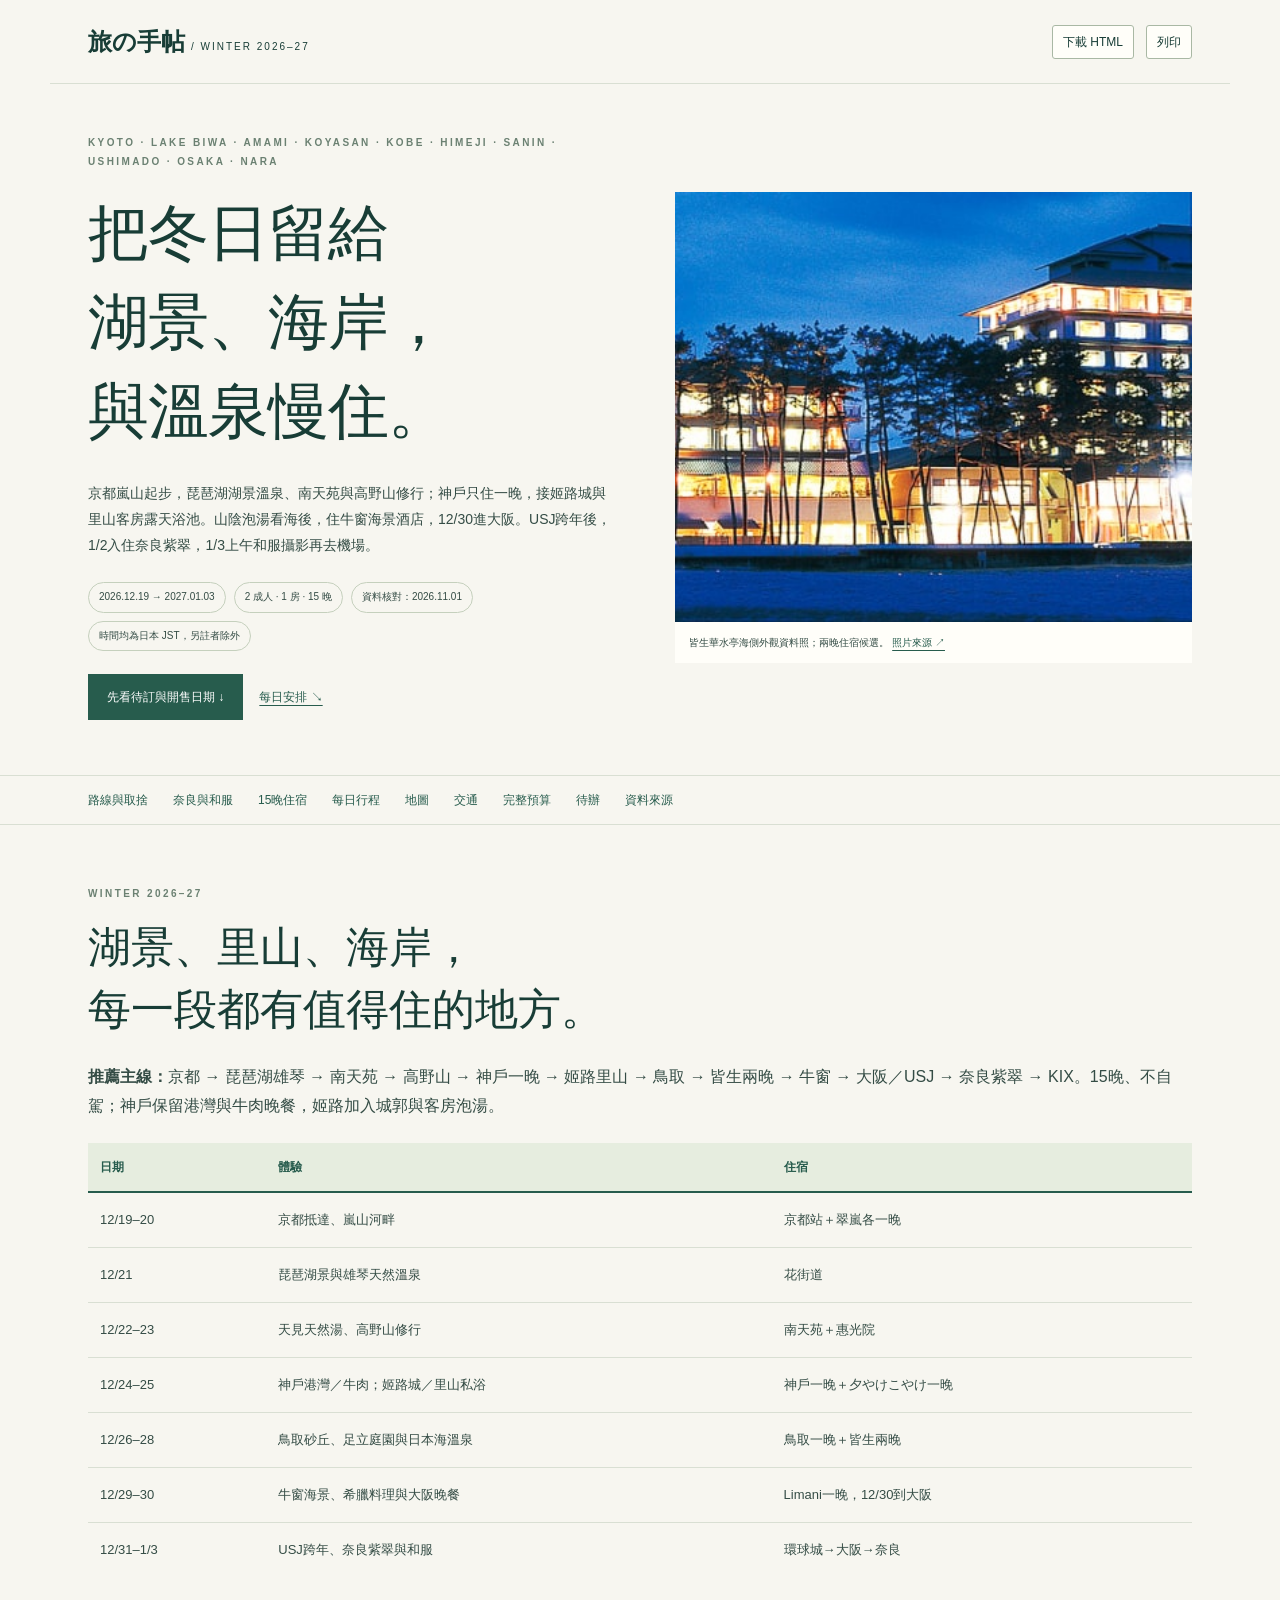
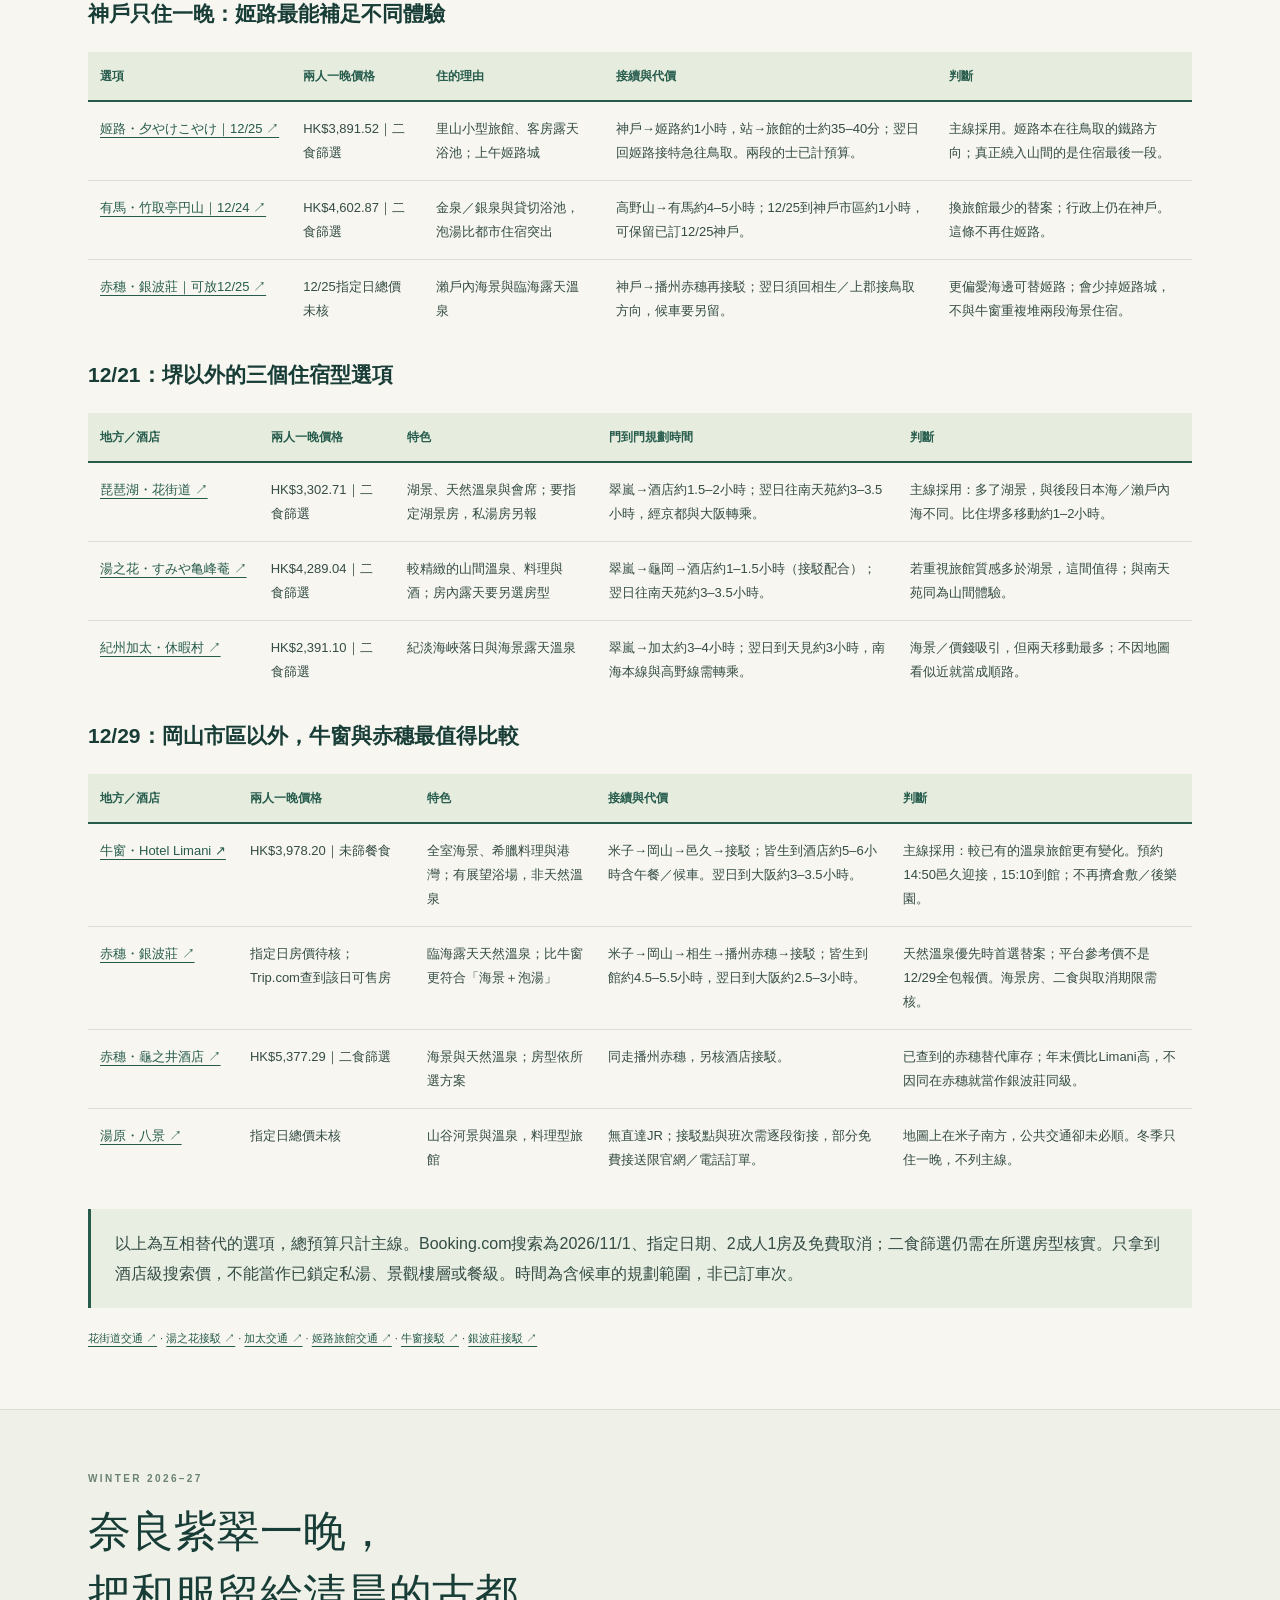
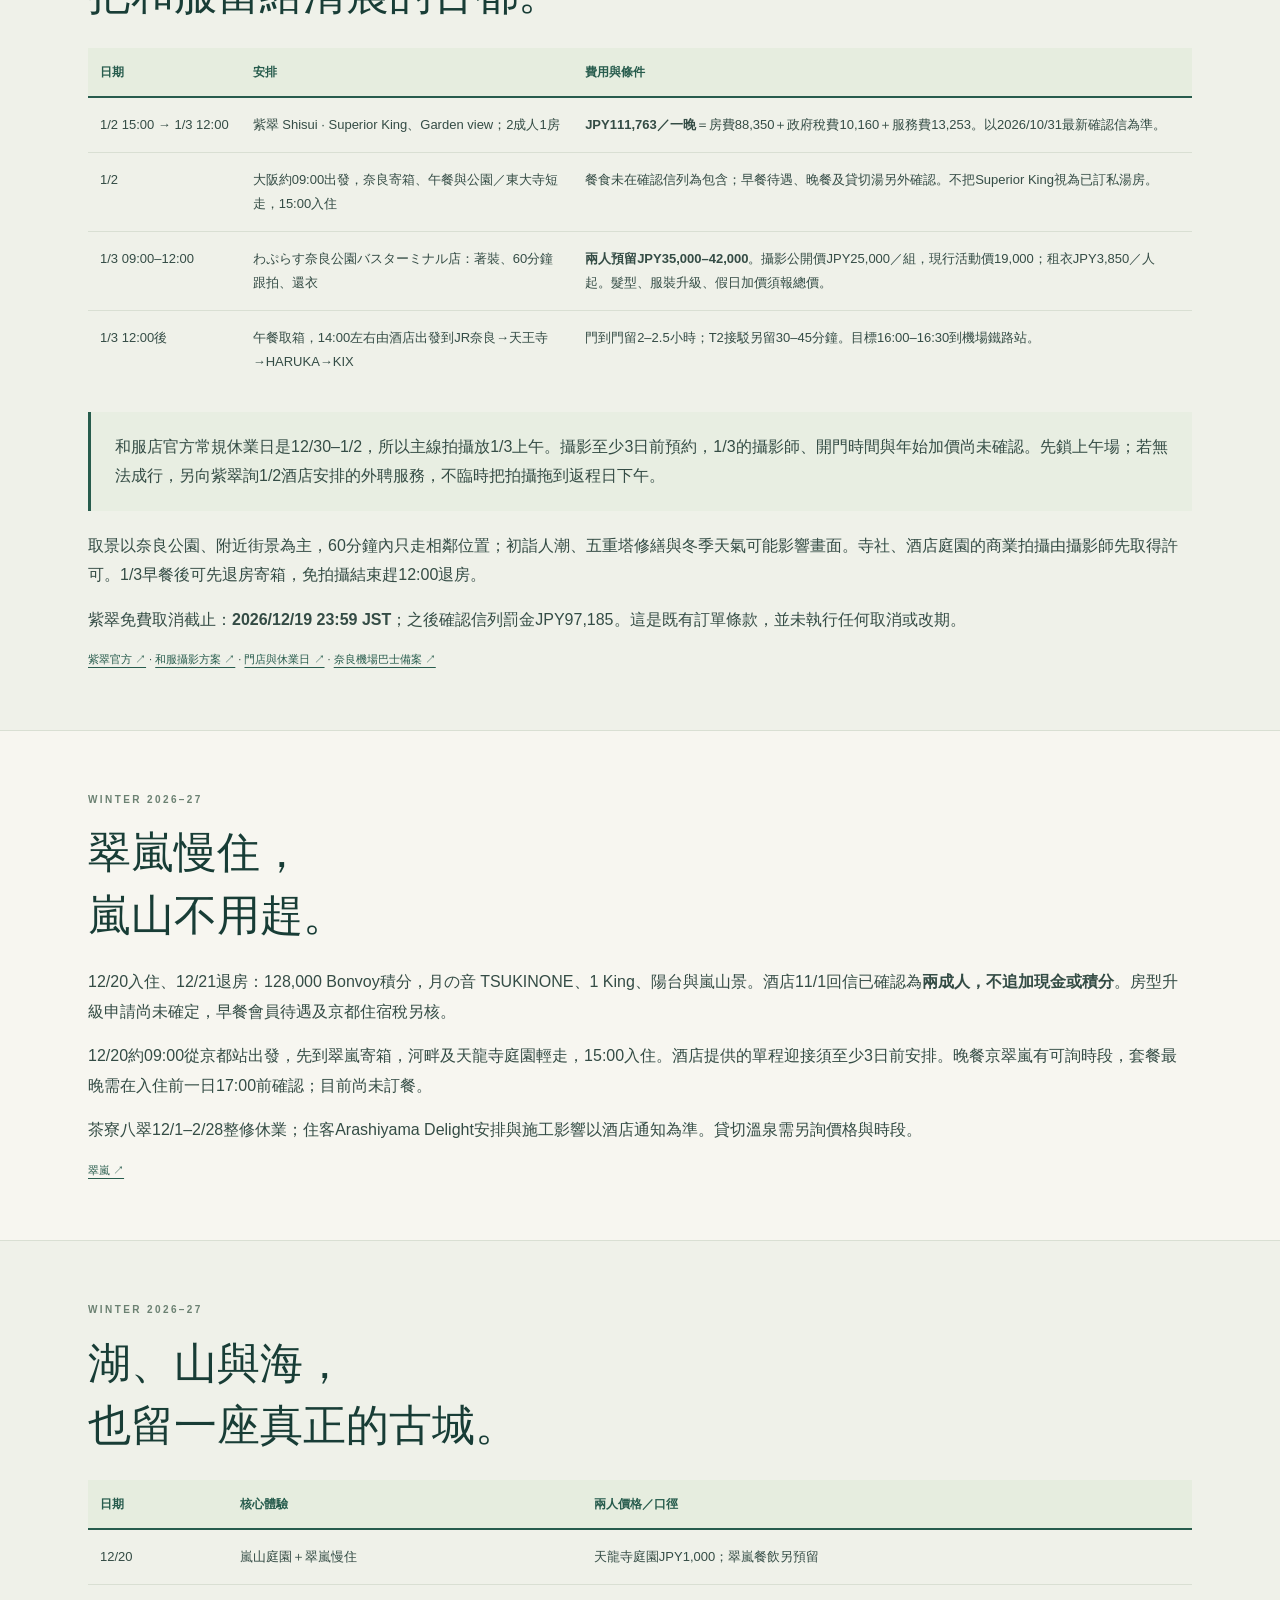
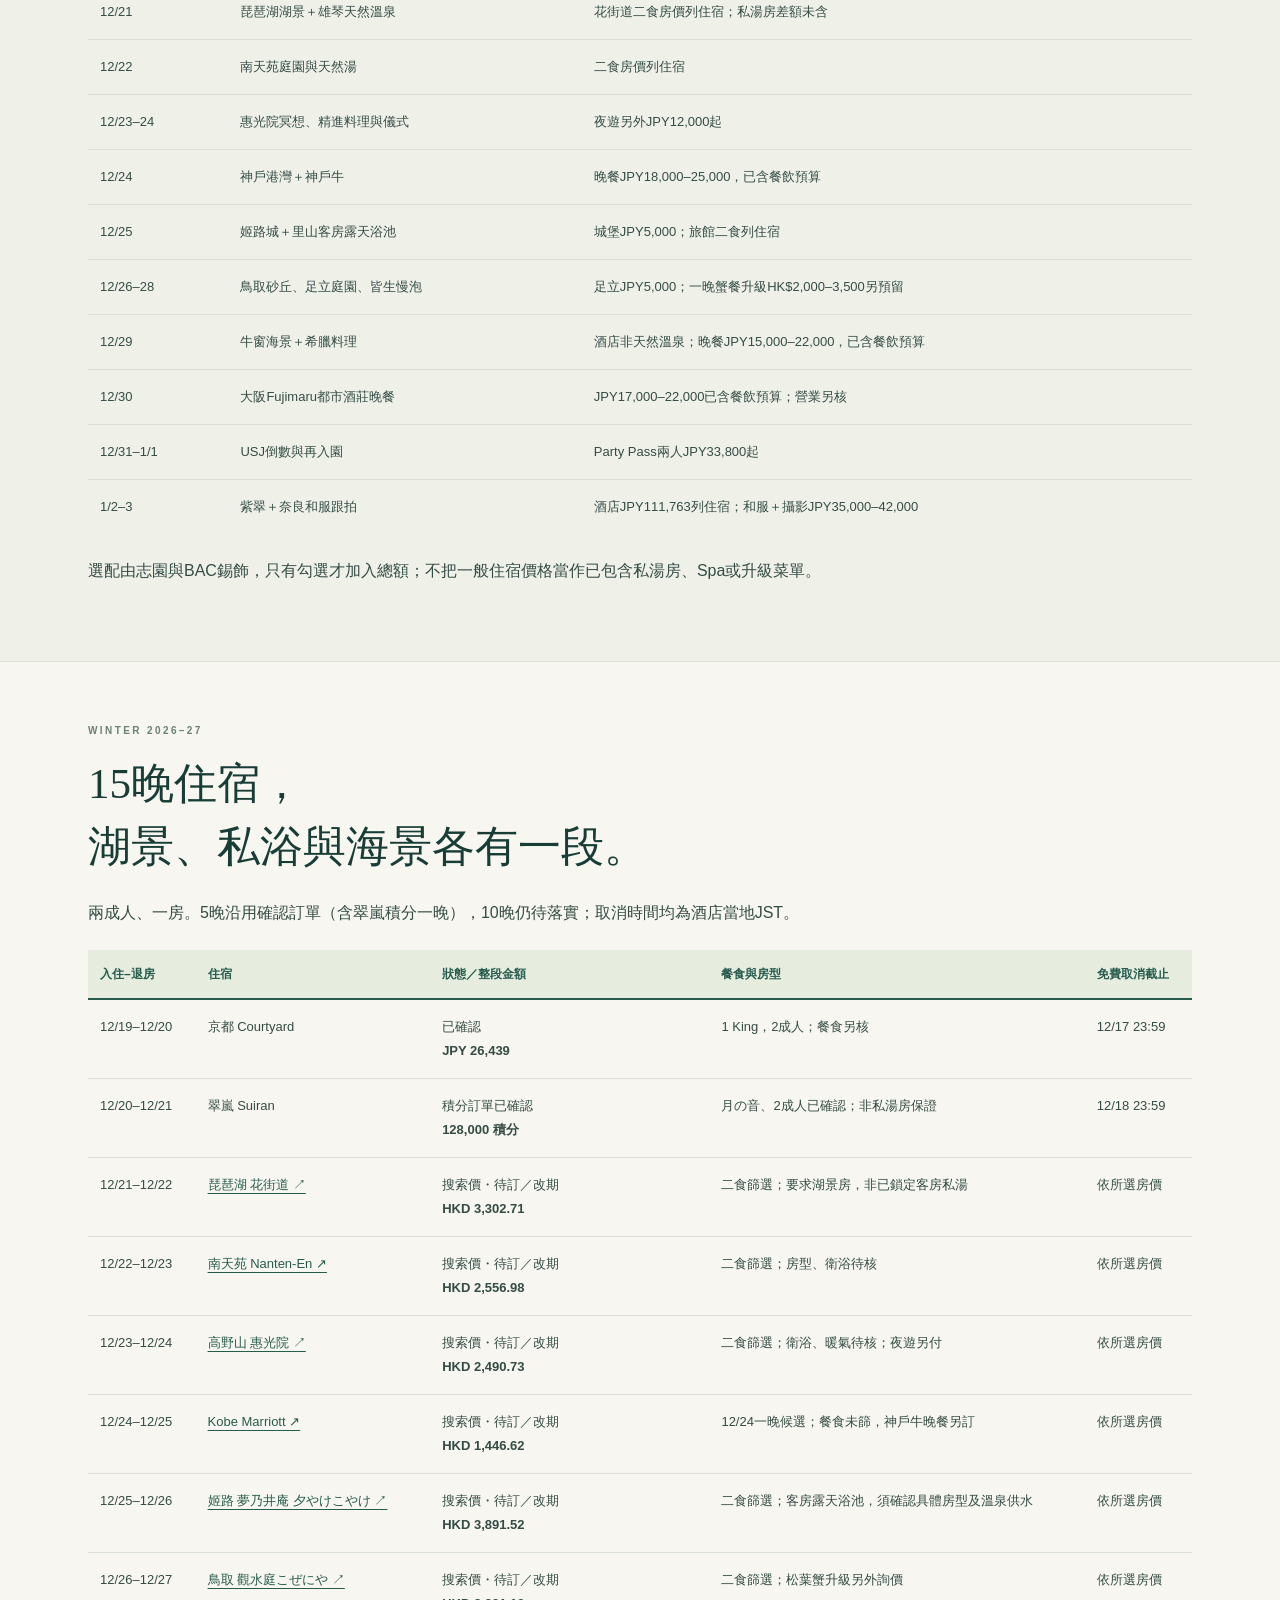
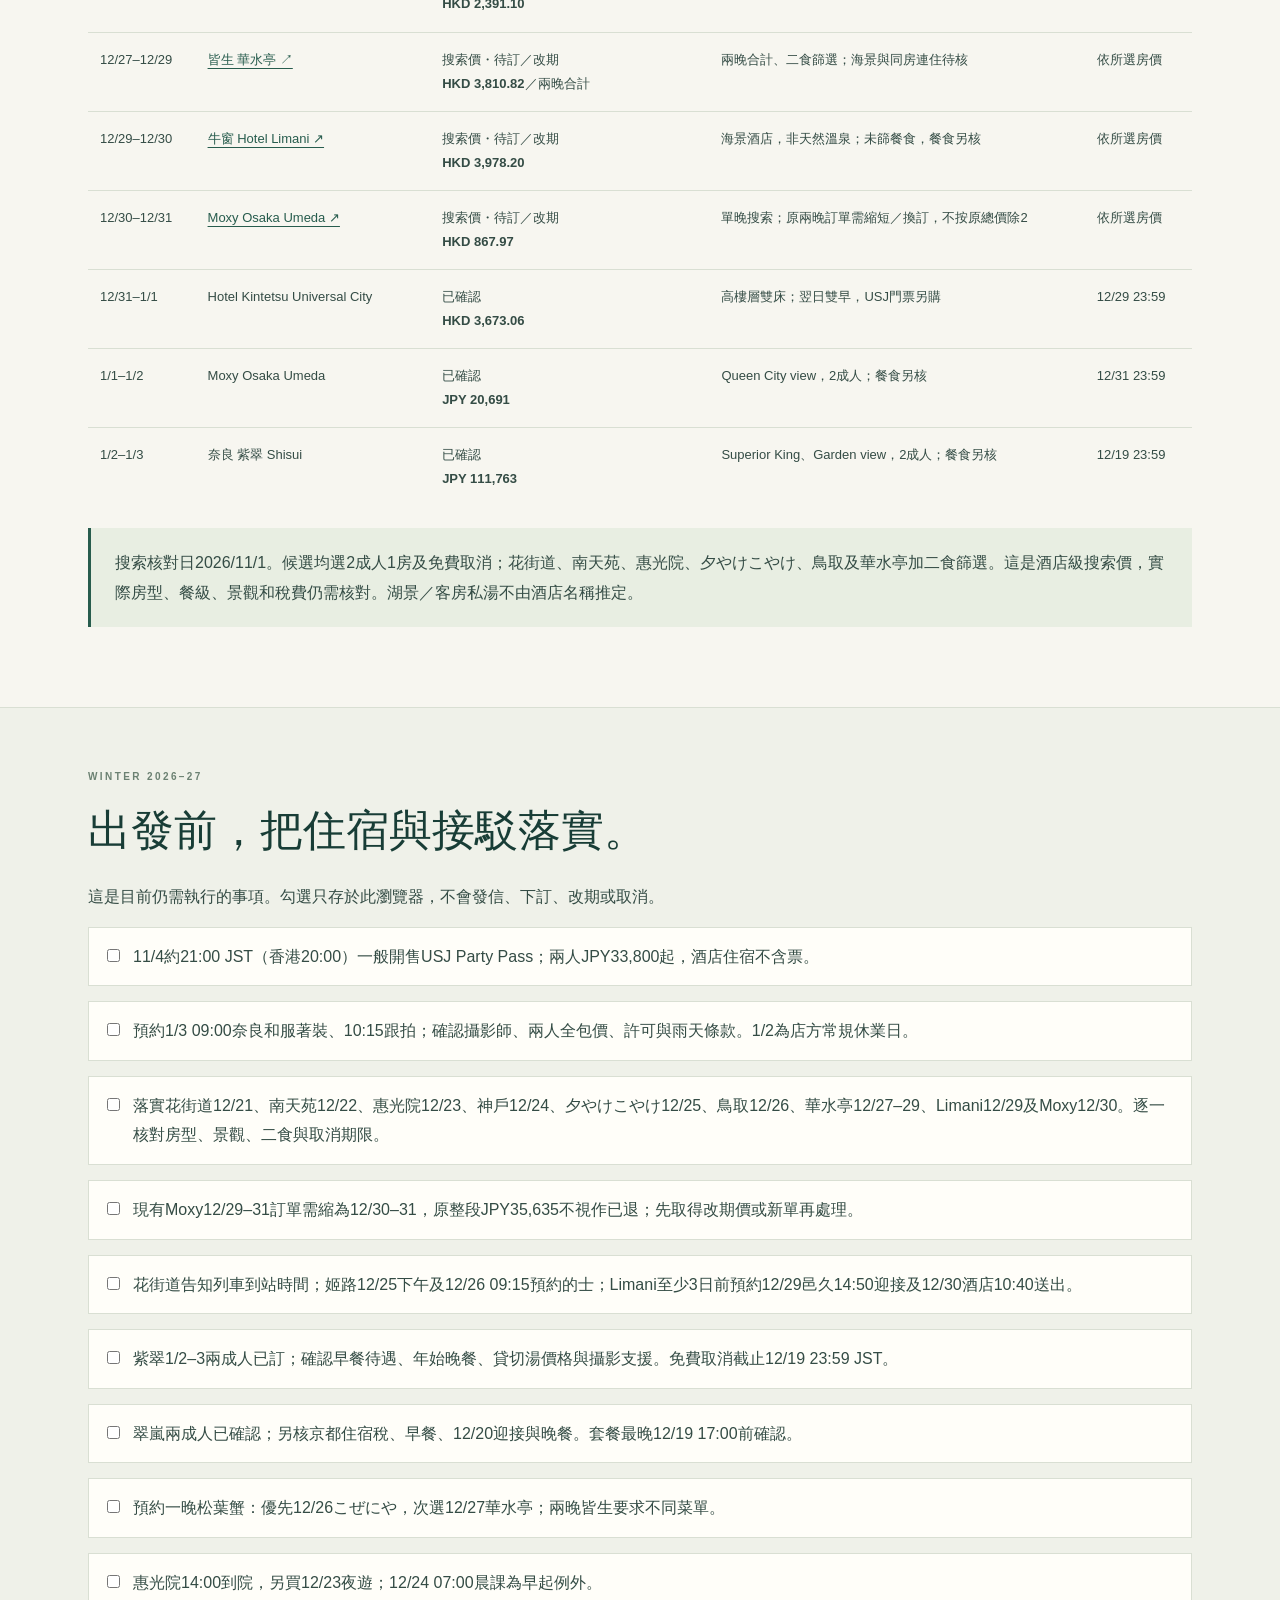
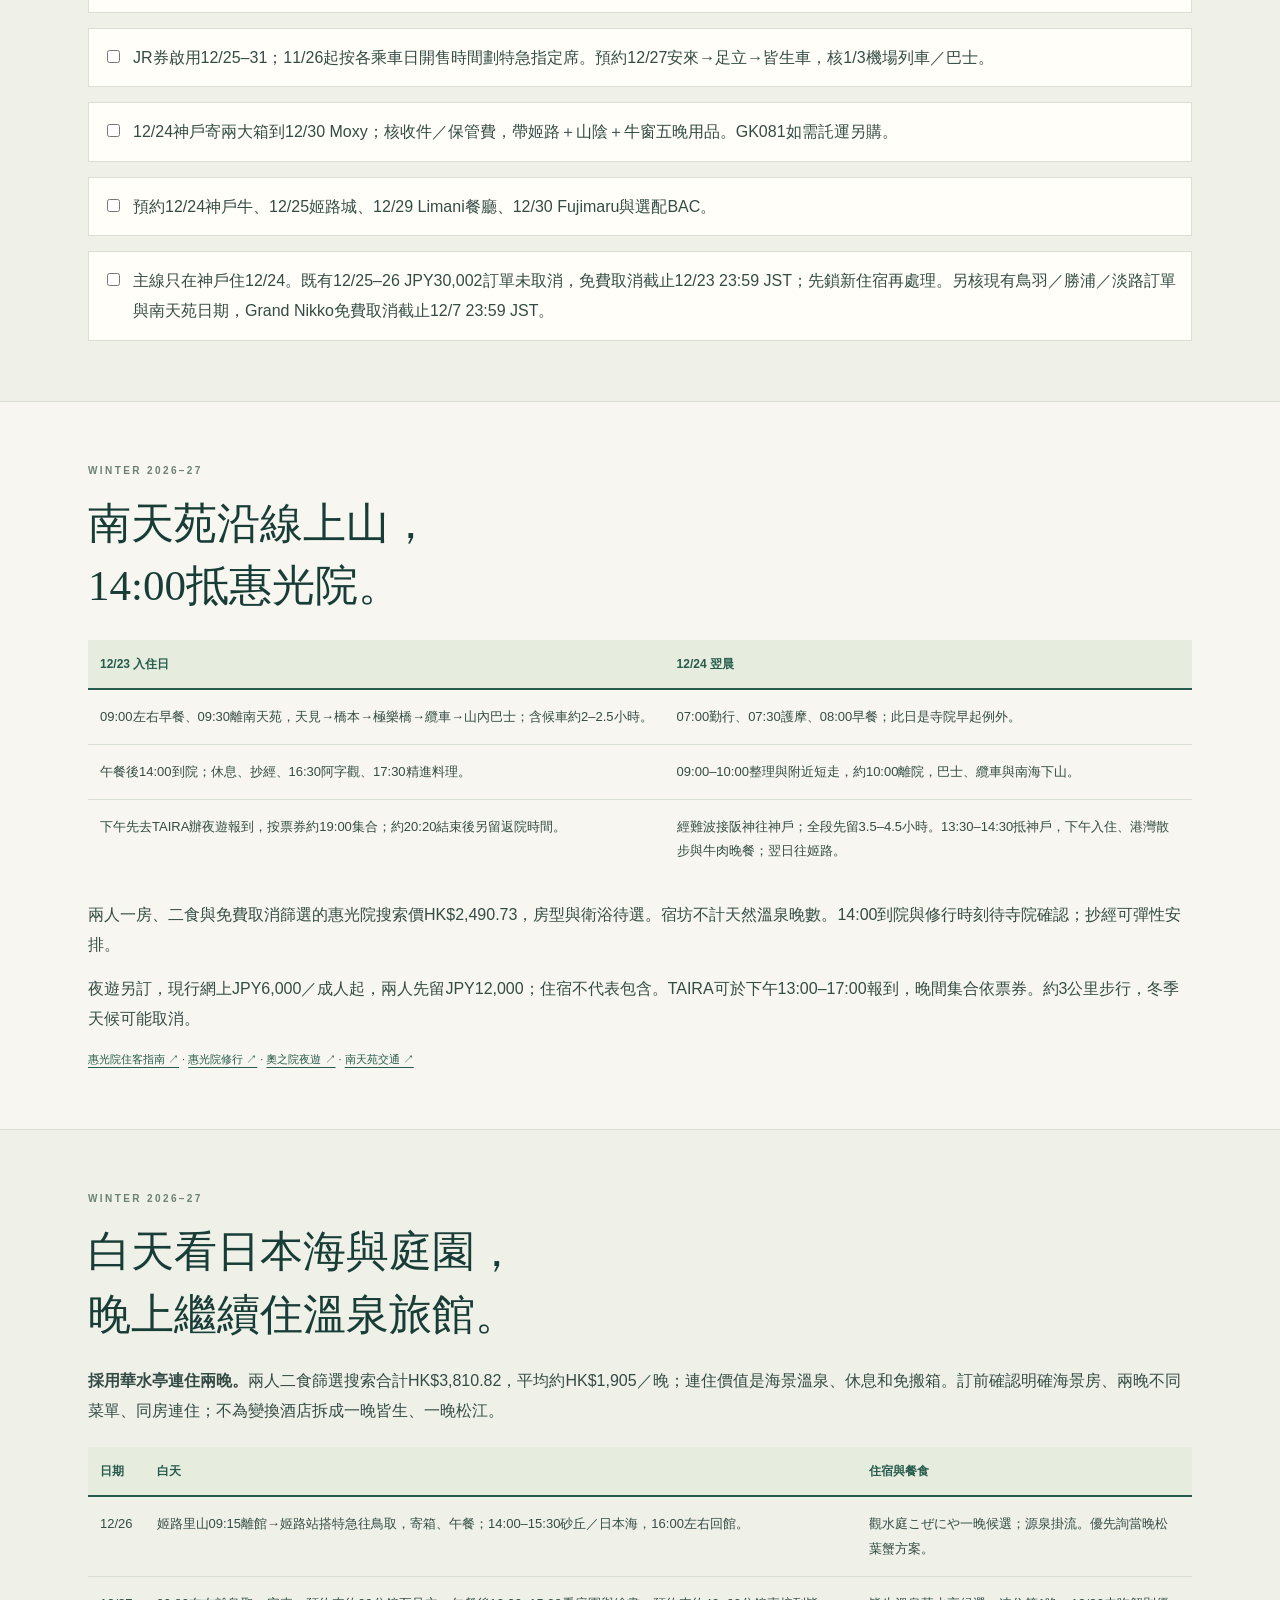
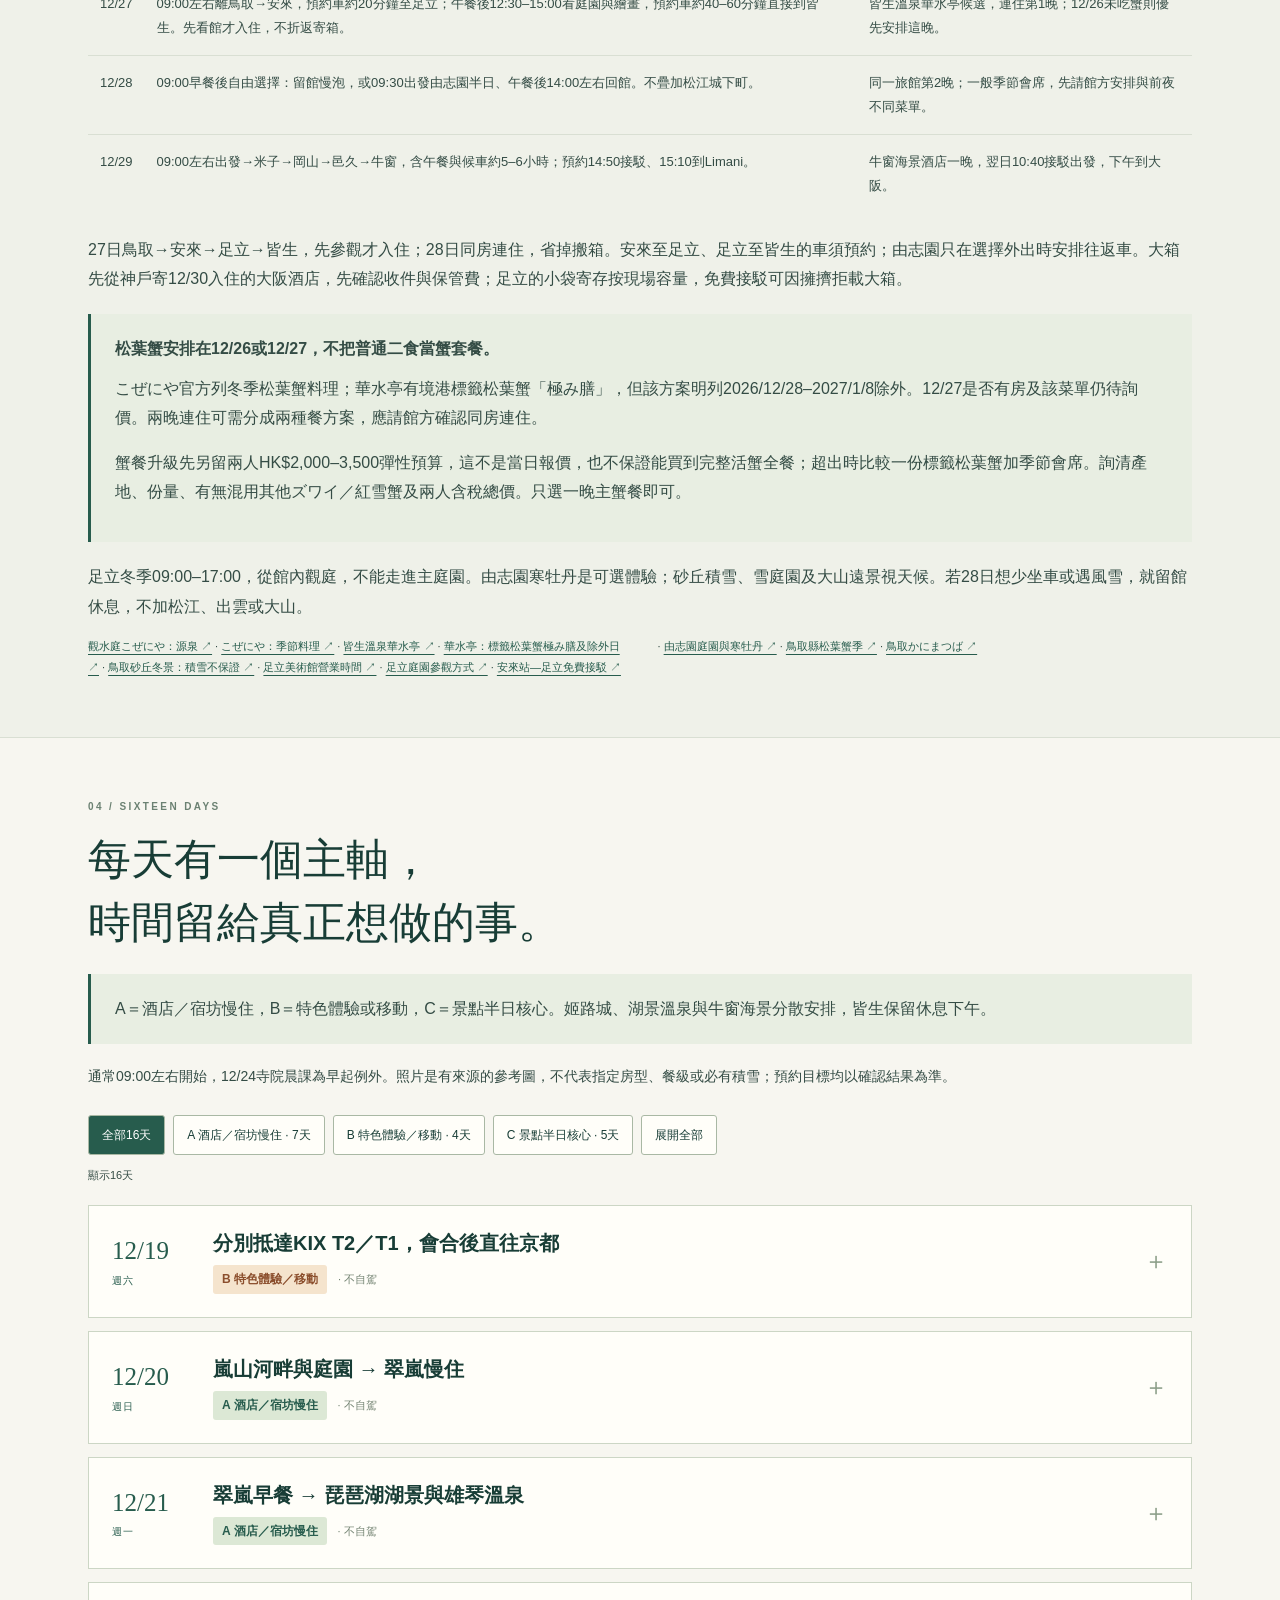
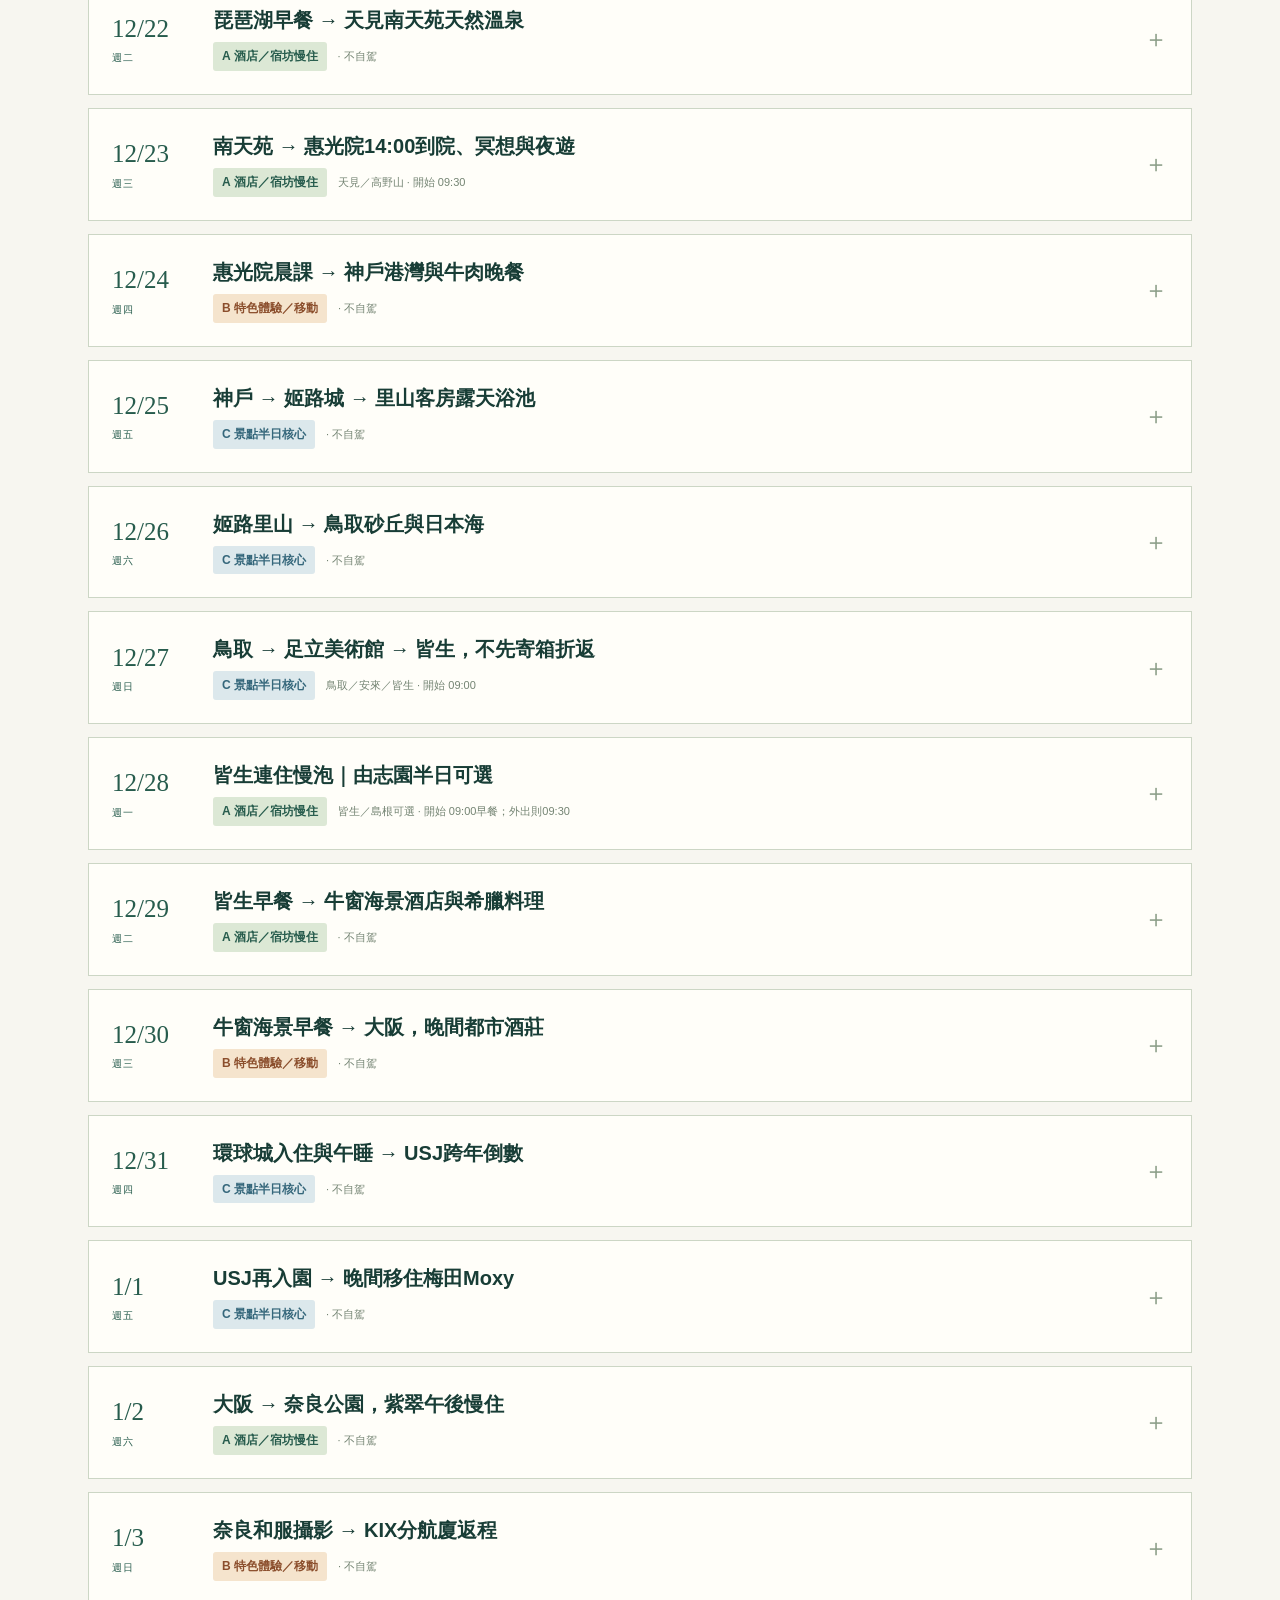
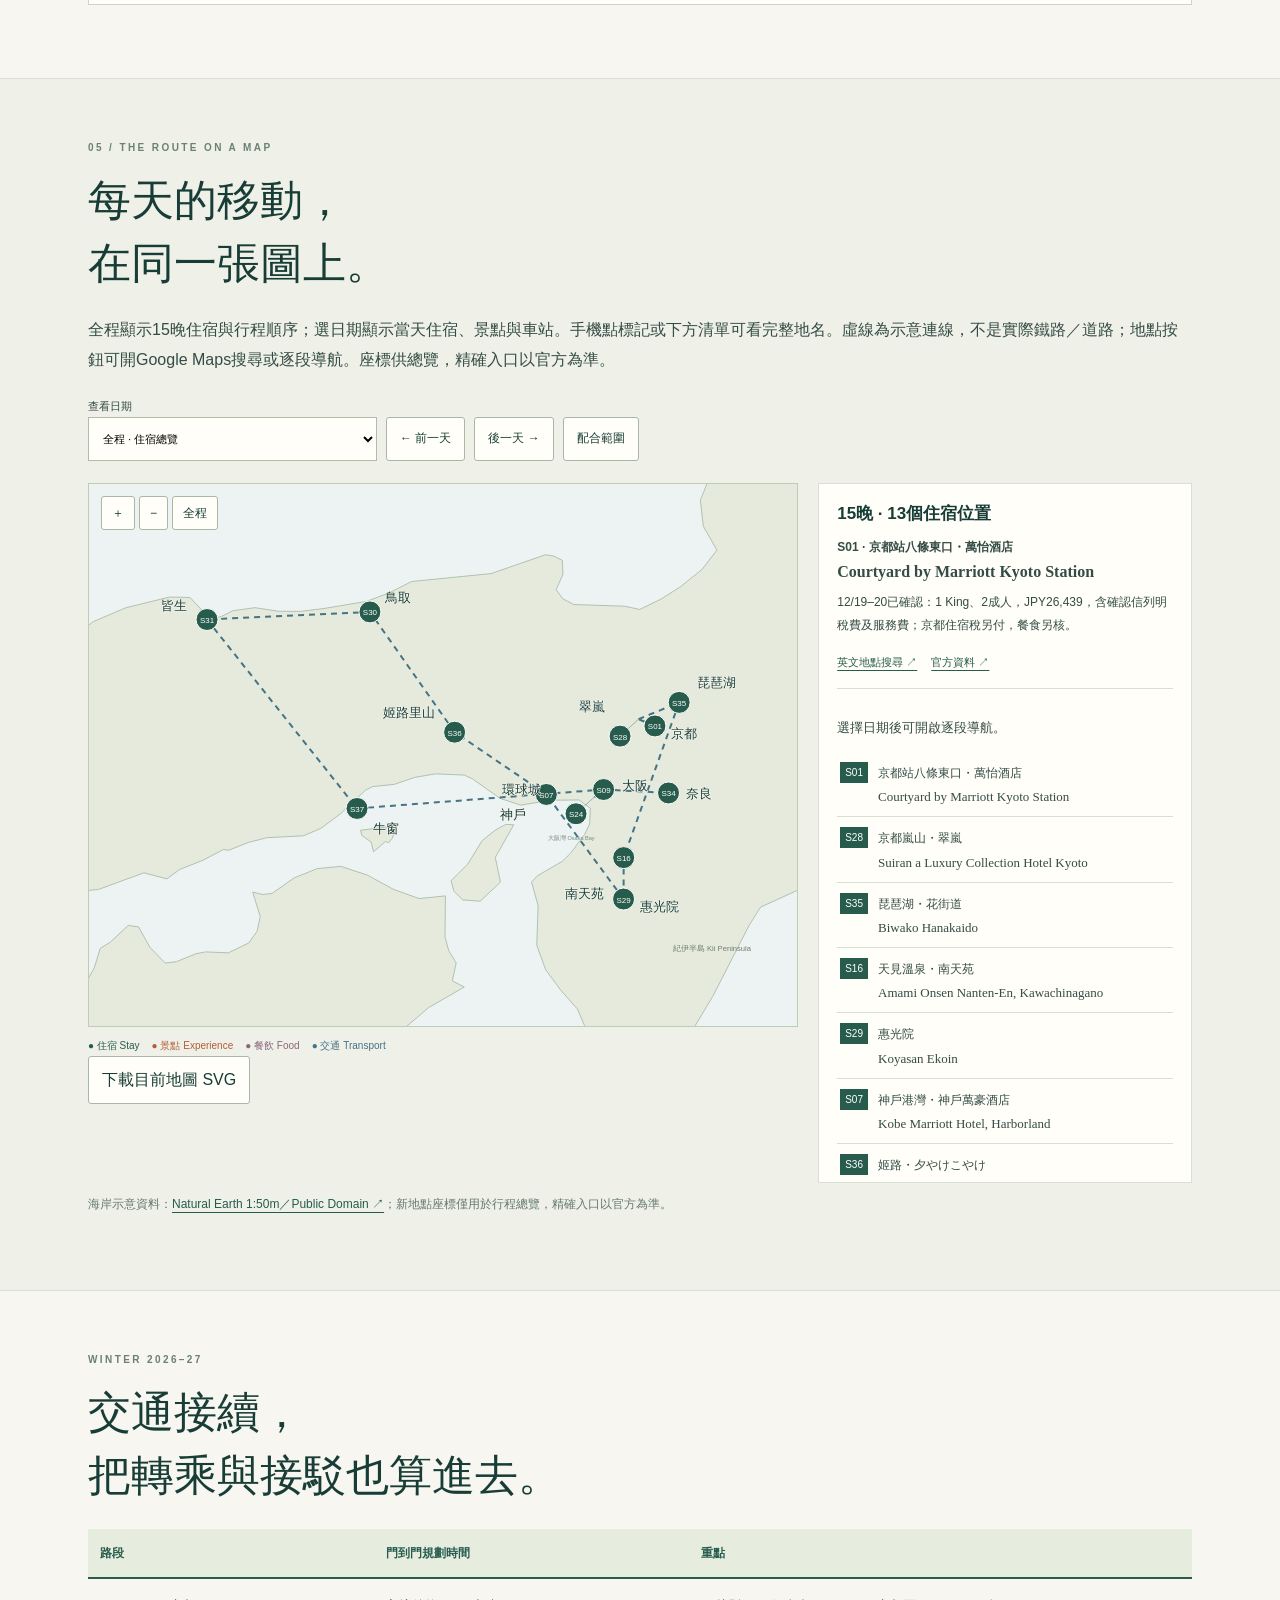
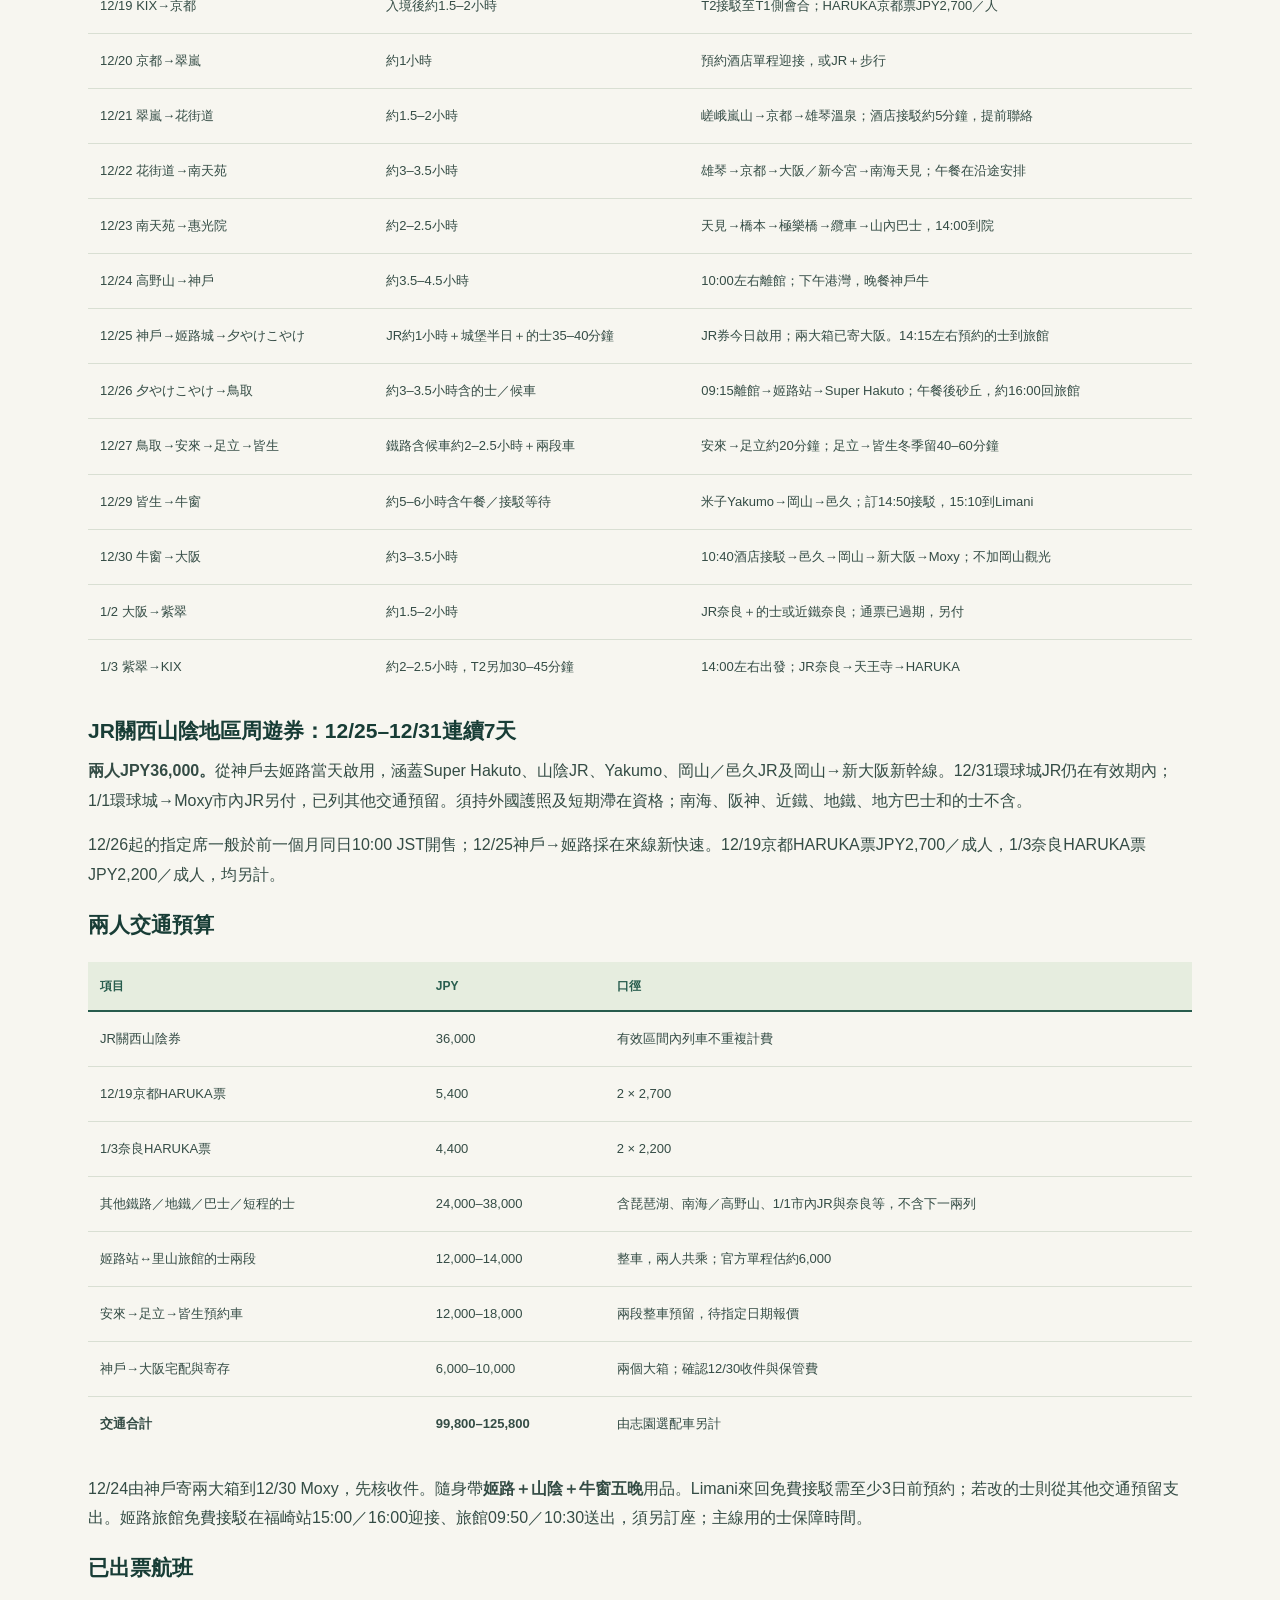
==== osaka-setouchi-winter-2026/index.html @ 6410f910 "Refine winter route with Lake Biwa, Himeji onsen and Ushimado sea views" ====
<!DOCTYPE html>

<html lang="zh-Hant"><head><meta charset="utf-8"/><meta content="width=device-width, initial-scale=1" name="viewport"/><meta content="#183d36" name="theme-color"/><meta content="兩人16天15晚：京都與琵琶湖、南天苑、高野山，神戶一晚後往姬路客房露天浴池；山陰溫泉、牛窗海景酒店、大阪跨年與奈良紫翠和服。含住宿替代比較、逐日地圖及完整預算。" name="description"/><title>關西・山陰冬旅｜琵琶湖・姬路溫泉・牛窗海景・奈良和服 2026–27</title><link href="data:," rel="icon"/><style>
:root{--paper:#f7f6f0;--ink:#183d36;--body:#344c45;--green:#275c4d;--sage:#e8eee2;--orange:#b45c37;--line:#d9dfd3;--light:#fffef9;--blue:#467385}*{box-sizing:border-box}html{scroll-behavior:smooth;scroll-padding-top:80px}body{margin:0;background:var(--paper);color:var(--body);font-family:Arial,"PingFang TC","Microsoft JhengHei",sans-serif;line-height:1.85}button,select,input{font:inherit}button,select,a{touch-action:manipulation}a{color:var(--green);text-underline-offset:4px}button{background:var(--light);border:1px solid #a9b8a4;border-radius:3px;color:var(--ink);padding:8px 13px;cursor:pointer}button:hover,button[aria-pressed=true]{background:var(--green);color:white}button:focus-visible,a:focus-visible,select:focus-visible,summary:focus-visible{outline:3px solid var(--orange);outline-offset:3px}[hidden]{display:none!important}.wrap{max-width:1180px;margin:auto;padding:0 38px}.masthead{display:flex;align-items:center;justify-content:space-between;gap:20px;padding-top:25px;padding-bottom:24px;border-bottom:1px solid var(--line)}.brand{font:600 24px Georgia,serif;color:var(--ink)}.edition{font:10px Arial;letter-spacing:2px}.toplinks{display:flex;gap:12px;align-items:center;font-size:12px}.toplinks button{padding:5px 10px}.eyebrow{font-size:10px;letter-spacing:2.4px;color:#6b8172;text-transform:uppercase;font-weight:700}h1,h2,h3,h4{color:var(--ink);line-height:1.45}h1{font-family:Georgia,"Songti TC",serif;font-size:clamp(39px,4.8vw,66px);font-weight:500;letter-spacing:-1px;margin:18px 0 25px}h2{font:500 clamp(29px,3.6vw,43px)/1.45 Georgia,"Songti TC",serif;margin:13px 0 20px}h3{font-size:21px;margin:20px 0 10px}h4{font-size:17px;margin:0 0 8px}p{margin:10px 0 15px}.lead{max-width:880px;font-size:14px}.hero{display:grid;grid-template-columns:1.05fr 1fr;gap:45px;padding-top:50px;padding-bottom:55px;align-items:center}.hero p{font-size:14px;max-width:530px}.pills{display:flex;gap:8px;flex-wrap:wrap;margin:23px 0}.pill{border:1px solid #c5d0bd;padding:5px 10px;font-size:10px;border-radius:25px}.cta{display:inline-block;padding:12px 19px;background:var(--green);color:white;text-decoration:none;font-size:12px}.subcta{margin-left:16px;font-size:12px}.hero-image{position:relative}.hero-image .photo{border:none;margin:0}.hero-image .photo img{height:445px;object-fit:cover}.hero-image figcaption{padding:12px 0;background:transparent;font-size:10px}.hero-stamp{position:absolute;top:18px;left:18px;background:var(--light);padding:12px 17px;font:14px Georgia,serif;color:var(--green);box-shadow:0 3px 20px #0002}.hero-stamp small{display:block;font:10px Arial;letter-spacing:2px}.nav{position:sticky;top:0;background:#f7f6f0f5;backdrop-filter:blur(8px);border-top:1px solid var(--line);border-bottom:1px solid var(--line);z-index:20}.nav .wrap{display:flex;gap:25px;overflow:auto;white-space:nowrap;padding-top:13px;padding-bottom:13px}.nav a{font-size:12px;text-decoration:none}.nav a.active{color:var(--orange)}section{padding:60px 0;border-bottom:1px solid var(--line)}section:nth-of-type(even){background:#eff1e9}.route-strip{background:var(--green);color:white;padding:24px;font-size:16px;line-height:2.2;margin:25px 0}.route-strip small{display:block;font-size:11px;color:#d9e4d1}.three{display:grid;grid-template-columns:repeat(3,1fr);gap:16px;margin:25px 0}.anchor-card{background:var(--light);border:1px solid var(--line);padding:22px}.anchor-card p{font-size:13px}.anchor-card h3{font-size:20px;margin:12px 0}.class-badge{display:inline-flex;align-items:center;justify-content:center;background:#dce8d7;color:var(--green);min-width:34px;padding:3px 9px;font-weight:700;font-size:12px;border-radius:2px}.class-badge.B{background:#f4e6d8;color:#8b4e2c}.class-badge.C{background:#dce8ee;color:#35677b}.class-badge.航{background:#e7e5e0;color:#656e65}.note{border-left:3px solid var(--orange);background:#eee9dd;padding:16px 20px;font-size:12px;margin:22px 0}.mini{font-size:11px;color:#65796c}.table-scroll{overflow:auto;border:1px solid var(--line);background:var(--light);margin:20px 0}table{width:100%;border-collapse:collapse;text-align:left;font-size:12px}th{font-size:11px;color:var(--green);background:#e6eddf;font-weight:700;white-space:nowrap}th,td{padding:13px 15px;border-bottom:1px solid var(--line);vertical-align:top}tr:last-child td{border-bottom:0}td strong{display:block}td small{display:block;color:#738374;font-size:11px}td:first-child{white-space:nowrap}.night-table td:nth-child(2){min-width:210px}.place-en{font-size:.82em;font-weight:400;opacity:.85}.photo{margin:0;border:1px solid var(--line);background:var(--light);overflow:hidden}.photo img{display:block;width:100%;height:240px;object-fit:cover}.photo figcaption{font-size:10px;padding:12px 14px;line-height:1.7}.photo figcaption b,.photo figcaption>span{display:block}.photo figcaption b{font-size:12px;color:var(--ink)}.day-photos{display:grid;grid-template-columns:repeat(2,1fr);gap:15px;margin:20px 0}.day-photos.single{grid-template-columns:1fr}.day-photos.single img{height:300px}.day-photos.three-photo{grid-template-columns:repeat(3,1fr)}.day-photos.three-photo img{height:180px}.filters{display:flex;gap:8px;flex-wrap:wrap;margin:25px 0 10px}.filters button{font-size:12px}.filter-count{font-size:11px;margin-bottom:20px}.day{background:var(--light);border:1px solid #ccd6c5;margin:13px 0}.day summary{display:grid;grid-template-columns:82px 1fr 35px;gap:19px;align-items:center;padding:23px;cursor:pointer;list-style:none}.day summary::-webkit-details-marker{display:none}.day summary:after{content:'＋';font-size:24px;text-align:right;color:#8c9e88}.day[open] summary:after{content:'−'}.day-date{font:500 25px/1.3 Georgia,serif;color:var(--green)}.day-date small{display:block;font:10px Arial;margin-top:6px;letter-spacing:1px}.day-title h3{margin:0 0 7px;font-size:20px}.summary-meta{font-size:11px;color:#748473}.day-body{padding:0 28px 28px}.feature-proof{display:flex;gap:15px;background:#eaf0e5;padding:17px 20px;font-size:13px;align-items:start}.feature-proof p{margin:2px 0}.core-time{font-size:11px;display:block;margin-top:5px;color:#6c806f}.overnight{border-left:3px solid var(--green);padding:12px 18px;background:#f0eee4;margin:18px 0;font-size:12px}.overnight strong{display:block;font:600 18px/1.6 Georgia,serif}.overnight>span{font-size:9px;letter-spacing:1.5px;display:block}.overnight a{font-size:11px;margin-right:18px}.hourly-table td:first-child{width:135px}.hourly-table td:nth-child(2){min-width:360px}.hourly-table b{display:block;font-size:13px}.hour-move{display:block;color:var(--green);font-size:12px;margin-top:4px}.hour-note{display:block;color:#778375;font-size:11px;margin-top:4px}.meal-grid{display:grid;grid-template-columns:1fr 1fr;gap:15px;margin:20px 0}.meal{padding:20px;background:#f0f1e9;border:1px solid var(--line)}.meal h4 small{display:block;font:600 16px/1.5 Georgia,serif;margin-top:4px}.meal p{font-size:12px}.meal .facts{border-top:1px solid #d0dbca;padding-top:10px}.meal a{font-size:11px}.daily-map{margin:26px 0 10px;padding:18px;background:#fffef9;border:1px solid var(--line)}.daily-map h4 small{display:block;font:400 13px Georgia,serif;margin-top:5px}.daily-map-layout{display:grid;grid-template-columns:minmax(0,1.25fr) minmax(0,1fr);gap:20px;align-items:start;margin-top:16px}.daily-map svg{width:100%;display:block;border:1px solid #bfccbb}.daily-map ol{list-style:none;margin:0;padding:0;max-height:340px;overflow:auto}.daily-map li{display:flex;gap:9px;font-size:11px;line-height:1.6;margin:0 0 10px}.daily-map li>b{font:10px Arial;color:white;padding:5px;align-self:start;min-width:31px}.daily-map li small{display:block;font:12px/1.4 Georgia,serif;margin-top:3px}.map-controls{display:flex;gap:9px;align-items:end;flex-wrap:wrap;margin:22px 0}.map-controls label{font-size:11px;display:flex;flex-direction:column}.map-controls select{background:var(--light);border:1px solid #b0bea9;padding:10px;max-width:100%;min-height:44px}.map-controls button{font-size:12px;min-height:44px}.map-layout{display:grid;grid-template-columns:minmax(0,1.9fr) minmax(0,1fr);gap:20px}.map-canvas{position:relative;background:#edf3f2;border:1px solid #bdcdb8}.map-canvas>svg{width:100%;height:auto;display:block;touch-action:none}.map-label{fill:var(--ink);paint-order:stroke;stroke:#f7f6f0;stroke-width:3;font-family:Arial,sans-serif;stroke-linejoin:round}.map-pin{cursor:pointer}.zoom-tools{position:absolute;top:12px;left:12px;display:flex;gap:4px}.zoom-tools button{font-size:12px;padding:5px 10px}.map-legend{display:flex;gap:12px;font-size:10px;flex-wrap:wrap;margin-top:10px}.map-legend span:nth-child(1){color:var(--green)}.map-legend span:nth-child(2){color:var(--orange)}.map-legend span:nth-child(3){color:#8c667b}.map-legend span:nth-child(4){color:#467385}.map-sidebar{border:1px solid var(--line);padding:18px;background:var(--light);max-height:700px;overflow:auto}.map-sidebar h3{font-size:17px;margin-top:0}#map-selection{font-size:12px;padding-bottom:15px;margin-bottom:15px;border-bottom:1px solid var(--line)}#map-selection strong{font:600 16px Georgia,serif;display:block;margin-top:5px}#map-selection a{display:inline-block;margin-right:14px;font-size:11px}#map-list button{display:flex;gap:10px;width:100%;text-align:left;padding:10px 3px;background:transparent;color:var(--body);border:none;border-bottom:1px solid var(--line);font-size:12px;border-radius:0}#map-list button:hover{background:#edf2e8}#map-list i{color:white;font:10px Arial;padding:5px;font-style:normal;align-self:start}#map-list small{display:block;font:13px/1.4 Georgia,serif;margin-top:4px}.hotel-grid{display:grid;grid-template-columns:1fr 1fr;gap:18px}.hotel{background:var(--light);padding:24px;border:1px solid #cbd6c4}.hotel h3{margin:9px 0;font-size:22px}.hotel h3 small{display:block;font:600 18px/1.5 Georgia,serif}.hotel p,.hotel li{font-size:12px}.hotel ul{padding-left:17px}.hotel .status{font-size:10px;color:var(--orange);letter-spacing:.5px}.hotel .price{font:600 18px Georgia,serif;color:var(--green);margin:15px 0}.hotel .links{display:flex;gap:12px;flex-wrap:wrap;font-size:11px}.hotel-proof{background:#eaf0e5;padding:12px;margin:13px 0;font-size:12px}.festival-grid{display:grid;grid-template-columns:repeat(2,1fr);gap:16px}.festival{background:var(--light);padding:22px;border:1px solid var(--line)}.festival h3{font-size:19px;margin:7px 0}.festival h3 small{display:block;font:500 16px/1.5 Georgia,serif}.festival p{font-size:12px}.festival .tag{font:10px Arial;letter-spacing:1px;color:var(--orange)}.budget-layout{display:grid;grid-template-columns:1fr 1fr;gap:35px}.budget-form{background:var(--light);padding:25px;border:1px solid var(--line)}.budget-form label{display:block;font-size:12px;margin:0 0 24px}.budget-form input[type=range]{width:100%;accent-color:var(--green)}.budget-form input[type=number]{width:95px;padding:6px;border:1px solid #aebea7;background:var(--paper)}.budget-form output{float:right;font-weight:700}.budget-row{display:flex;justify-content:space-between;gap:25px;padding:12px 0;border-bottom:1px solid var(--line);font-size:12px}.budget-total{margin-top:16px;background:var(--green);color:white;padding:20px}.budget-total strong{font:500 36px Georgia,serif;display:block}.budget-total small{font-size:10px}.checklist{display:grid;grid-template-columns:1fr 1fr;gap:10px}.checklist label{background:var(--light);padding:15px;font-size:12px;display:flex;align-items:start;gap:10px;border:1px solid var(--line)}.checklist input{margin-top:7px;accent-color:var(--green);width:17px;height:17px;flex-shrink:0}.sources{columns:2;column-gap:35px;font-size:11px}.sources p{break-inside:avoid;margin:0 0 16px}.sources strong{display:block}footer{padding:35px 0;background:var(--green);color:#dce7d4;font-size:11px}footer .wrap{display:flex;justify-content:space-between}footer a{color:white}.skip{position:absolute;left:0;top:-70px;background:var(--green);color:white;padding:10px;z-index:50}.skip:focus{top:0}
@media(max-width:900px){.wrap{padding-left:24px;padding-right:24px}.hero{gap:25px}.hero-image .photo img{height:400px}.three{grid-template-columns:1fr}.anchor-card{display:block}.map-layout{grid-template-columns:1fr}.map-sidebar{max-height:380px}.map-canvas>svg{max-height:620px}.day-photos.three-photo{grid-template-columns:1fr 1fr}.budget-layout{gap:20px}}
@media(max-width:600px){.wrap{padding-left:18px;padding-right:18px}.masthead{padding-top:17px;padding-bottom:17px}.brand{font-size:20px}.edition{display:none}.toplinks{gap:6px}.toplinks button{font-size:10px}.hero{grid-template-columns:1fr;padding-top:30px;padding-bottom:30px;gap:25px}h1{font-size:43px;line-height:1.35}.hero p{font-size:13px}.hero-image .photo img{height:295px}.hero-image figcaption span{display:block}.hero-stamp{padding:8px 12px;font-size:12px}.pills{margin:18px 0}.nav .wrap{gap:20px;padding-top:10px;padding-bottom:10px}.nav a{font-size:11px}section{padding:38px 0}h2{font-size:29px}.route-strip{padding:18px;font-size:14px}.lead{font-size:13px}.day summary{grid-template-columns:54px 1fr 18px;gap:12px;padding:17px 14px}.day-date{font-size:22px}.day-title h3{font-size:16px}.summary-meta{font-size:10px}.day-body{padding:0 14px 18px}.feature-proof{padding:13px;gap:10px;font-size:12px}.overnight{padding:12px}.overnight strong{font-size:16px}.day-photos,.day-photos.three-photo{grid-template-columns:1fr}.day-photos img,.day-photos.single img,.day-photos.three-photo img{height:215px}.meal-grid,.hotel-grid,.festival-grid,.budget-layout,.checklist{grid-template-columns:1fr}.daily-map{padding:12px}.daily-map-layout{grid-template-columns:1fr}.daily-map ol{max-height:245px}.map-controls{gap:6px}.map-controls label{width:100%}.map-controls button{padding:7px 10px}.map-canvas>svg{height:420px}.map-sidebar{max-height:350px}.sources{columns:1}.hotel{padding:19px}.sources p{overflow-wrap:anywhere}.place-en{font-size:.8em}th,td{padding:10px 12px}.note{padding:13px 15px}.subcta{display:inline-block;margin-top:12px;margin-left:12px;font-size:11px}.budget-total strong{font-size:32px}footer .wrap{gap:20px}}
@media print{html{scroll-behavior:auto}body{font-size:10px;background:white}.wrap{max-width:none;padding:0}.masthead,.nav,.filters,.map-controls,.zoom-tools,.toplinks,.checklist input,#map-export,.map-sidebar,.hero-stamp{display:none}.hero{padding:15px 0;gap:20px}.hero-image .photo img{height:170px}h1{font-size:32px}h2{font-size:23px}section{padding:22px 0}.day{break-inside:auto}.day summary{padding:10px;grid-template-columns:60px 1fr 20px}.day-body{padding:0 12px 12px}.day-photos,.day-photos.three-photo{grid-template-columns:1fr 1fr}.day-photos img,.day-photos.single img,.day-photos.three-photo img{height:110px}.photo figcaption{font-size:8px}.daily-map{break-inside:avoid}.daily-map-layout{grid-template-columns:1.2fr 1fr}.daily-map ol{overflow:visible;max-height:none}.daily-map li{font-size:8px;margin-bottom:4px}.daily-map li small{font-size:8px}.map-layout{grid-template-columns:1fr}.map-canvas>svg{max-height:480px}.hotel-grid,.festival-grid{grid-template-columns:1fr 1fr}.hotel,.festival,.meal{break-inside:avoid}.table-scroll{overflow:visible}.hourly-table td:nth-child(2){min-width:0}table{font-size:9px}th,td{padding:7px}td b{font-size:10px!important}.hour-move,.hour-note{font-size:9px}.note{font-size:9px}.map-label{font-size:11px}.budget-layout{grid-template-columns:1fr 1fr}.sources{columns:2}footer{background:white;color:var(--ink)}}

#jan2 table{min-width:1000px}#kyoto table,#transport table{min-width:760px}.status{display:inline-block;padding:2px 8px;background:#e8eee2;font-size:12px;border-radius:3px;white-space:nowrap}.status.pending{background:#f7e6d3;color:#814321}.facts{display:grid;grid-template-columns:repeat(4,1fr);gap:15px;margin:26px 0}.fact{border-top:2px solid var(--green);padding:15px 0}.fact strong{display:block;font:clamp(21px,2.6vw,34px) Georgia,serif;overflow-wrap:anywhere;color:var(--ink)}.fact span{font-size:12px}.note-box{padding:20px 24px;background:var(--sage);border-left:3px solid var(--green);margin:20px 0}.note-box.urgent{background:#f7e9dc;border-color:var(--orange)}.table-wrap{overflow:auto;margin:22px 0}table{width:100%;border-collapse:collapse;font-size:13px}th{text-align:left;font-size:12px;color:var(--green);padding:13px 12px;border-bottom:2px solid var(--green)}td{padding:15px 12px;border-bottom:1px solid var(--line);vertical-align:top}td small{display:block;font-size:11px;line-height:1.65;color:#64766c;margin-top:5px}#overview table{min-width:1000px}#overview td:first-child{min-width:75px}#overview td:nth-child(2){min-width:210px}#overview td:nth-child(3){min-width:250px}.price-cards{display:grid;grid-template-columns:1fr 1fr;gap:20px}.price-card{background:var(--light);border:1px solid var(--line);padding:22px}.price-card h3{margin:0 0 10px;font-size:19px}.audit{border-top:1px solid var(--line);margin-top:25px;padding:18px 0}.audit>summary{cursor:pointer;font-weight:bold;color:var(--green)}.check-row{display:grid;grid-template-columns:22px 1fr;gap:12px;padding:18px 0;border-bottom:1px solid var(--line)}.check-row input{width:18px;height:18px;margin:6px 0;accent-color:var(--green)}.check-row strong{color:var(--ink)}.check-row small{display:block;color:#64766c;font-size:12px}.check-row:has(input:checked){opacity:.55}.check-row:has(input:checked) strong{text-decoration:line-through}.day-body .warning{padding:15px 20px;background:#f7e9dc;border-left:3px solid var(--orange);font-size:13px}.day-body .sources{font-size:11px;display:flex;gap:14px;flex-wrap:wrap;margin-top:18px}.day-photos{margin:22px 0}.day-photos .photo img{height:250px;object-fit:cover}.day-body table{table-layout:fixed}.day-body td:first-child{width:145px}.day-body td:nth-child(2){width:auto}.day-body td:last-child{width:32%}.mini{font-size:12px}.budget-rate{display:flex;gap:20px;flex-wrap:wrap;margin:18px 0}.budget-rate input{width:100px;padding:5px;border:1px solid var(--line);background:var(--light)}.flight-table{min-width:700px}.source-grid{display:grid;grid-template-columns:1fr 1fr;gap:12px 24px;font-size:13px}.booking-alert{font-size:13px;line-height:1.8}.day-date small{display:block}#budget-estimate{font:35px Georgia,serif;color:var(--green)}@media(max-width:700px){.facts{grid-template-columns:1fr 1fr}.price-cards,.source-grid{grid-template-columns:1fr}.day-body table{min-width:630px}.wrap{padding-left:20px;padding-right:20px}.hero-image .photo img{height:300px}.day-photos .photo img{height:210px}}@media print{.nav,.toplinks,.filters,.zoom-tools,.budget-rate{display:none!important}.day[hidden]{display:block!important}.day-body{display:block!important}details.day>summary{break-after:avoid}.day-photos{break-inside:avoid}.table-wrap{overflow:visible}table{font-size:10px!important;min-width:0!important}.check-row{break-inside:avoid}#trip-map{break-before:page}}

.timeline{margin:20px 0}.itinerary-stop{display:grid;grid-template-columns:115px minmax(0,1fr) 240px;gap:18px;padding:24px 0;border-top:1px solid var(--line);align-items:start}.stop-time{font:600 14px/1.6 Georgia,serif;color:var(--green)}.stop-copy h4{margin:0 0 8px;font-size:17px;line-height:1.5}.stop-copy p{font-size:13px;margin:0 0 8px}.stop-copy small{font-size:12px;color:#657169;display:block;line-height:1.7}.stop-photo{margin:0;min-width:0}.stop-photo img{display:block;width:100%;height:155px;object-fit:cover;border-radius:4px;background:#e5e9df}.stop-photo figcaption{font-size:10px;line-height:1.55;color:#657169;margin-top:7px}.stop-photo figcaption a{white-space:nowrap}.experience-grid{display:grid;grid-template-columns:repeat(3,minmax(0,1fr));gap:24px;margin:24px 0}.experience-card{padding:20px;border:1px solid var(--line);background:var(--light)}.experience-card h3{font-size:19px;line-height:1.5;margin:16px 0 10px}.experience-card p{font-size:13px}.experience-card .stop-photo img{height:190px}.photo-help{font-size:12px;color:#657169}.noscript-note{padding:20px;background:#f7e9dc}@media(max-width:900px){.itinerary-stop{grid-template-columns:90px minmax(0,1fr) 190px;gap:13px}.stop-photo img{height:135px}.experience-grid{grid-template-columns:1fr}}@media(max-width:600px){.itinerary-stop{grid-template-columns:1fr;padding:20px 0;gap:10px}.stop-time{font-size:13px}.stop-copy h4{font-size:17px}.stop-photo img{height:210px}.stop-photo figcaption{font-size:11px}.experience-card .stop-photo img{height:210px}}@media print{.itinerary-stop{break-inside:avoid;grid-template-columns:80px 1fr 150px;gap:10px}.stop-photo img{height:100px}.experience-grid{grid-template-columns:1fr 1fr}.stop-photo figcaption{font-size:9px}}

.class-badge{display:inline-block;margin-right:8px;padding:3px 9px;border-radius:3px;font-size:12px}.class-badge.A{background:#dce8d5}.class-badge.B{background:#f5e4cd}.class-badge.C{background:#dce8ec}.summary-meta{line-height:1.9}.revision-checks label{display:flex;align-items:flex-start;gap:10px;padding:15px 0;border-bottom:1px solid var(--line)}.revision-checks input{margin-top:7px;flex-shrink:0}
</style><style>.revision-checks{display:grid;gap:15px}.revision-checks label{display:flex;align-items:flex-start;gap:10px;padding:14px;background:#fffef9;border:1px solid #d9dfd3}.revision-checks input{margin-top:7px}.source-grid{display:grid;grid-template-columns:repeat(2,1fr);gap:0 20px}.hero-image .photo img{height:100%;min-height:430px;object-fit:cover}.day-body>.stop-photo{max-width:600px;margin:22px auto}.day-body>.stop-photo img{width:100%;height:260px;object-fit:cover}@media(max-width:700px){.source-grid{grid-template-columns:1fr}.hero-image .photo img{min-height:270px}}</style><style>
.itinerary-stop.no-photo{grid-template-columns:120px minmax(0,1fr)}
.budget-option{display:flex;gap:10px;align-items:start;margin-top:14px}.budget-option input{margin-top:7px}
#fx{font:inherit;width:110px;padding:8px;border:1px solid #87978b;border-radius:4px;background:#fff}
#trip-total{font-size:1.25rem;color:#183d36}.map-directions{padding:12px 0;display:grid;gap:8px;font-size:13px}
.map-directions a{display:block;padding:6px;border-bottom:1px solid #dce2d7}
@media(max-width:700px){.itinerary-stop.no-photo{grid-template-columns:1fr}#budget td{min-width:140px}}
</style><style>@media(max-width:700px){#itinerary-map .map-label{display:none}.map-sidebar{max-height:none}#map-list{max-height:300px;overflow-y:auto}}</style></head><body><a class="skip" href="#route">跳至行程</a><header class="masthead wrap" id="top"><div class="brand">旅の手帖 <span class="edition">/ WINTER 2026–27</span></div><div class="toplinks"><button id="download" type="button">下載 HTML</button><button id="print" type="button">列印</button></div></header><main><div class="hero wrap"><div><div class="eyebrow">Kyoto · Lake Biwa · Amami · Koyasan · Kobe · Himeji · Sanin · Ushimado · Osaka · Nara</div><h1>把冬日留給<br/>湖景、海岸，<br/>與溫泉慢住。</h1><p>京都嵐山起步，琵琶湖湖景溫泉、南天苑與高野山修行；神戶只住一晚，接姬路城與里山客房露天浴池。山陰泡湯看海後，住牛窗海景酒店，12/30進大阪。USJ跨年後，1/2入住奈良紫翠，1/3上午和服攝影再去機場。</p><div class="pills"><span class="pill">2026.12.19 → 2027.01.03</span><span class="pill">2 成人 · 1 房 · 15 晚</span><span class="pill">資料核對：2026.11.01</span><span class="pill">時間均為日本 JST，另註者除外</span></div><a class="cta" href="#check">先看待訂與開售日期 ↓</a><a class="subcta" href="#days">每日安排 ↘</a></div><div class="hero-image"><figure class="photo"><img alt="皆生華水亭海側外觀資料照；兩晚住宿候選。" data-photo="kasuitei-sea" decoding="async" height="480" loading="lazy" width="720"/><figcaption>皆生華水亭海側外觀資料照；兩晚住宿候選。 <a href="https://kaikeonsenkasuitei.jp/" rel="noopener noreferrer" target="_blank">照片來源 ↗</a></figcaption></figure></div></div><nav aria-label="頁面章節" class="nav"><div class="wrap"><a href="#route">路線與取捨</a><a href="#jan2">奈良與和服</a><a href="#overview">15晚住宿</a><a href="#days">每日行程</a><a href="#trip-map">地圖</a><a href="#transport">交通</a><a href="#budget">完整預算</a><a href="#check">待辦</a><a href="#sources">資料來源</a></div></nav><section id="route"><div class="wrap"><div class="eyebrow">WINTER 2026–27</div><h2>湖景、里山、海岸，<br/>每一段都有值得住的地方。</h2><p><b>推薦主線：</b>京都 → 琵琶湖雄琴 → 南天苑 → 高野山 → 神戶一晚 → 姬路里山 → 鳥取 → 皆生兩晚 → 牛窗 → 大阪／USJ → 奈良紫翠 → KIX。15晚、不自駕；神戶保留港灣與牛肉晚餐，姬路加入城郭與客房泡湯。</p><div class="table-wrap"><table><thead><tr><th>日期</th><th>體驗</th><th>住宿</th></tr></thead><tbody><tr><td>12/19–20</td><td>京都抵達、嵐山河畔</td><td>京都站＋翠嵐各一晚</td></tr><tr><td>12/21</td><td>琵琶湖景與雄琴天然溫泉</td><td>花街道</td></tr><tr><td>12/22–23</td><td>天見天然湯、高野山修行</td><td>南天苑＋惠光院</td></tr><tr><td>12/24–25</td><td>神戶港灣／牛肉；姬路城／里山私浴</td><td>神戶一晚＋夕やけこやけ一晚</td></tr><tr><td>12/26–28</td><td>鳥取砂丘、足立庭園與日本海溫泉</td><td>鳥取一晚＋皆生兩晚</td></tr><tr><td>12/29–30</td><td>牛窗海景、希臘料理與大阪晚餐</td><td>Limani一晚，12/30到大阪</td></tr><tr><td>12/31–1/3</td><td>USJ跨年、奈良紫翠與和服</td><td>環球城→大阪→奈良</td></tr></tbody></table></div><h3>神戶只住一晚：姬路最能補足不同體驗</h3><div class="table-wrap"><table><thead><tr><th>選項</th><th>兩人一晚價格</th><th>住的理由</th><th>接續與代價</th><th>判斷</th></tr></thead><tbody><tr><td><a href="https://www.yuyake-koyake.com/" rel="noopener noreferrer" target="_blank">姬路・夕やけこやけ｜12/25 ↗</a></td><td>HK$3,891.52｜二食篩選</td><td>里山小型旅館、客房露天浴池；上午姬路城</td><td>神戶→姬路約1小時，站→旅館的士約35–40分；翌日回姬路接特急往鳥取。兩段的士已計預算。</td><td>主線採用。姬路本在往鳥取的鐵路方向；真正繞入山間的是住宿最後一段。</td></tr><tr><td><a href="https://www.taketoritei.com/" rel="noopener noreferrer" target="_blank">有馬・竹取亭円山｜12/24 ↗</a></td><td>HK$4,602.87｜二食篩選</td><td>金泉／銀泉與貸切浴池，泡湯比都市住宿突出</td><td>高野山→有馬約4–5小時；12/25到神戶市區約1小時，可保留已訂12/25神戶。</td><td>換旅館最少的替案；行政上仍在神戶。這條不再住姬路。</td></tr><tr><td><a href="https://www.ginpaso.co.jp/" rel="noopener noreferrer" target="_blank">赤穗・銀波莊｜可放12/25 ↗</a></td><td>12/25指定日總價未核</td><td>瀨戶內海景與臨海露天溫泉</td><td>神戶→播州赤穗再接駁；翌日須回相生／上郡接鳥取方向，候車要另留。</td><td>更偏愛海邊可替姬路；會少掉姬路城，不與牛窗重複堆兩段海景住宿。</td></tr></tbody></table></div><h3>12/21：堺以外的三個住宿型選項</h3><div class="table-wrap"><table><thead><tr><th>地方／酒店</th><th>兩人一晚價格</th><th>特色</th><th>門到門規劃時間</th><th>判斷</th></tr></thead><tbody><tr><td><a href="https://www.hanakaido.co.jp/" rel="noopener noreferrer" target="_blank">琵琶湖・花街道 ↗</a></td><td>HK$3,302.71｜二食篩選</td><td>湖景、天然溫泉與會席；要指定湖景房，私湯房另報</td><td>翠嵐→酒店約1.5–2小時；翌日往南天苑約3–3.5小時，經京都與大阪轉乘。</td><td>主線採用：多了湖景，與後段日本海／瀨戶內海不同。比住堺多移動約1–2小時。</td></tr><tr><td><a href="https://www.sumiya.ne.jp/" rel="noopener noreferrer" target="_blank">湯之花・すみや亀峰菴 ↗</a></td><td>HK$4,289.04｜二食篩選</td><td>較精緻的山間溫泉、料理與酒；房內露天要另選房型</td><td>翠嵐→龜岡→酒店約1–1.5小時（接駁配合）；翌日往南天苑約3–3.5小時。</td><td>若重視旅館質感多於湖景，這間值得；與南天苑同為山間體驗。</td></tr><tr><td><a href="https://www.qkamura.or.jp/kada/" rel="noopener noreferrer" target="_blank">紀州加太・休暇村 ↗</a></td><td>HK$2,391.10｜二食篩選</td><td>紀淡海峽落日與海景露天溫泉</td><td>翠嵐→加太約3–4小時；翌日到天見約3小時，南海本線與高野線需轉乘。</td><td>海景／價錢吸引，但兩天移動最多；不因地圖看似近就當成順路。</td></tr></tbody></table></div><h3>12/29：岡山市區以外，牛窗與赤穗最值得比較</h3><div class="table-wrap"><table><thead><tr><th>地方／酒店</th><th>兩人一晚價格</th><th>特色</th><th>接續與代價</th><th>判斷</th></tr></thead><tbody><tr><td><a href="https://www.limani.jp/" rel="noopener noreferrer" target="_blank">牛窗・Hotel Limani ↗</a></td><td>HK$3,978.20｜未篩餐食</td><td>全室海景、希臘料理與港灣；有展望浴場，非天然溫泉</td><td>米子→岡山→邑久→接駁；皆生到酒店約5–6小時含午餐／候車。翌日到大阪約3–3.5小時。</td><td>主線採用：較已有的溫泉旅館更有變化。預約14:50邑久迎接，15:10到館；不再擠倉敷／後樂園。</td></tr><tr><td><a href="https://www.ginpaso.co.jp/" rel="noopener noreferrer" target="_blank">赤穗・銀波莊 ↗</a></td><td>指定日房價待核；Trip.com查到該日可售房</td><td>臨海露天天然溫泉；比牛窗更符合「海景＋泡湯」</td><td>米子→岡山→相生→播州赤穗→接駁；皆生到館約4.5–5.5小時，翌日到大阪約2.5–3小時。</td><td>天然溫泉優先時首選替案；平台參考價不是12/29全包報價。海景房、二食與取消期限需核。</td></tr><tr><td><a href="https://kamenoi-hotels.com/ako/" rel="noopener noreferrer" target="_blank">赤穗・龜之井酒店 ↗</a></td><td>HK$5,377.29｜二食篩選</td><td>海景與天然溫泉；房型依所選方案</td><td>同走播州赤穗，另核酒店接駁。</td><td>已查到的赤穗替代庫存；年末價比Limani高，不因同在赤穗就當作銀波莊同級。</td></tr><tr><td><a href="https://hakkei-yubara.jp/access/" rel="noopener noreferrer" target="_blank">湯原・八景 ↗</a></td><td>指定日總價未核</td><td>山谷河景與溫泉，料理型旅館</td><td>無直達JR；接駁點與班次需逐段銜接，部分免費接送限官網／電話訂單。</td><td>地圖上在米子南方，公共交通卻未必順。冬季只住一晚，不列主線。</td></tr></tbody></table></div><p class="note-box">以上為互相替代的選項，總預算只計主線。Booking.com搜索為2026/11/1、指定日期、2成人1房及免費取消；二食篩選仍需在所選房型核實。只拿到酒店級搜索價，不能當作已鎖定私湯、景觀樓層或餐級。時間為含候車的規劃範圍，非已訂車次。</p><div class="sources"><a href="https://www.hanakaido.co.jp/access/" rel="noopener noreferrer" target="_blank">花街道交通 ↗</a> · <a href="https://www.sumiya.ne.jp/access/" rel="noopener noreferrer" target="_blank">湯之花接駁 ↗</a> · <a href="https://www.qkamura.or.jp/kada/access/" rel="noopener noreferrer" target="_blank">加太交通 ↗</a> · <a href="https://www.yuyake-koyake.com/access/" rel="noopener noreferrer" target="_blank">姬路旅館交通 ↗</a> · <a href="https://www.limani.jp/access/" rel="noopener noreferrer" target="_blank">牛窗接駁 ↗</a> · <a href="https://www.ginpaso.co.jp/access/" rel="noopener noreferrer" target="_blank">銀波莊接駁 ↗</a></div></div></section><section id="jan2"><div class="wrap"><div class="eyebrow">WINTER 2026–27</div><h2>奈良紫翠一晚，<br/>把和服留給清晨的古都。</h2><div class="table-wrap"><table><thead><tr><th>日期</th><th>安排</th><th>費用與條件</th></tr></thead><tbody><tr><td>1/2 15:00 → 1/3 12:00</td><td>紫翠 Shisui · Superior King、Garden view；2成人1房</td><td><b>JPY111,763／一晚</b>＝房費88,350＋政府稅費10,160＋服務費13,253。以2026/10/31最新確認信為準。</td></tr><tr><td>1/2</td><td>大阪約09:00出發，奈良寄箱、午餐與公園／東大寺短走，15:00入住</td><td>餐食未在確認信列為包含；早餐待遇、晚餐及貸切湯另外確認。不把Superior King視為已訂私湯房。</td></tr><tr><td>1/3 09:00–12:00</td><td>わぷらす奈良公園バスターミナル店：著裝、60分鐘跟拍、還衣</td><td><b>兩人預留JPY35,000–42,000</b>。攝影公開價JPY25,000／組，現行活動價19,000；租衣JPY3,850／人起。髮型、服裝升級、假日加價須報總價。</td></tr><tr><td>1/3 12:00後</td><td>午餐取箱，14:00左右由酒店出發到JR奈良→天王寺→HARUKA→KIX</td><td>門到門留2–2.5小時；T2接駁另留30–45分鐘。目標16:00–16:30到機場鐵路站。</td></tr></tbody></table></div><p class="note-box">和服店官方常規休業日是12/30–1/2，所以主線拍攝放1/3上午。攝影至少3日前預約，1/3的攝影師、開門時間與年始加價尚未確認。先鎖上午場；若無法成行，另向紫翠詢1/2酒店安排的外聘服務，不臨時把拍攝拖到返程日下午。</p><p>取景以奈良公園、附近街景為主，60分鐘內只走相鄰位置；初詣人潮、五重塔修繕與冬季天氣可能影響畫面。寺社、酒店庭園的商業拍攝由攝影師先取得許可。1/3早餐後可先退房寄箱，免拍攝結束趕12:00退房。</p><p>紫翠免費取消截止：<b>2026/12/19 23:59 JST</b>；之後確認信列罰金JPY97,185。這是既有訂單條款，並未執行任何取消或改期。</p><div class="sources"><a href="https://www.suihotels.com/shisui/" rel="noopener noreferrer" target="_blank">紫翠官方 ↗</a> · <a href="https://waplus-kimono.com/nara/plan/location/all/location_60/" rel="noopener noreferrer" target="_blank">和服攝影方案 ↗</a> · <a href="https://waplus-kimono.com/nara/access/" rel="noopener noreferrer" target="_blank">門店與休業日 ↗</a> · <a href="https://www.narakotsu.co.jp/limousine/nara_kanku/" rel="noopener noreferrer" target="_blank">奈良機場巴士備案 ↗</a></div></div></section><section id="kyoto"><div class="wrap"><div class="eyebrow">WINTER 2026–27</div><h2>翠嵐慢住，<br/>嵐山不用趕。</h2><p>12/20入住、12/21退房：128,000 Bonvoy積分，月の音 TSUKINONE、1 King、陽台與嵐山景。酒店11/1回信已確認為<b>兩成人，不追加現金或積分</b>。房型升級申請尚未確定，早餐會員待遇及京都住宿稅另核。</p><p>12/20約09:00從京都站出發，先到翠嵐寄箱，河畔及天龍寺庭園輕走，15:00入住。酒店提供的單程迎接須至少3日前安排。晚餐京翠嵐有可詢時段，套餐最晚需在入住前一日17:00前確認；目前尚未訂餐。</p><p>茶寮八翠12/1–2/28整修休業；住客Arashiyama Delight安排與施工影響以酒店通知為準。貸切溫泉需另詢價格與時段。</p><div class="sources"><a href="https://www.suihotels.com/suiran-kyoto/" rel="noopener noreferrer" target="_blank">翠嵐 ↗</a></div></div></section><section id="experiences"><div class="wrap"><div class="eyebrow">WINTER 2026–27</div><h2>湖、山與海，<br/>也留一座真正的古城。</h2><div class="table-wrap"><table><thead><tr><th>日期</th><th>核心體驗</th><th>兩人價格／口徑</th></tr></thead><tbody><tr><td>12/20</td><td>嵐山庭園＋翠嵐慢住</td><td>天龍寺庭園JPY1,000；翠嵐餐飲另預留</td></tr><tr><td>12/21</td><td>琵琶湖湖景＋雄琴天然溫泉</td><td>花街道二食房價列住宿；私湯房差額未含</td></tr><tr><td>12/22</td><td>南天苑庭園與天然湯</td><td>二食房價列住宿</td></tr><tr><td>12/23–24</td><td>惠光院冥想、精進料理與儀式</td><td>夜遊另外JPY12,000起</td></tr><tr><td>12/24</td><td>神戶港灣＋神戶牛</td><td>晚餐JPY18,000–25,000，已含餐飲預算</td></tr><tr><td>12/25</td><td>姬路城＋里山客房露天浴池</td><td>城堡JPY5,000；旅館二食列住宿</td></tr><tr><td>12/26–28</td><td>鳥取砂丘、足立庭園、皆生慢泡</td><td>足立JPY5,000；一晚蟹餐升級HK$2,000–3,500另預留</td></tr><tr><td>12/29</td><td>牛窗海景＋希臘料理</td><td>酒店非天然溫泉；晚餐JPY15,000–22,000，已含餐飲預算</td></tr><tr><td>12/30</td><td>大阪Fujimaru都市酒莊晚餐</td><td>JPY17,000–22,000已含餐飲預算；營業另核</td></tr><tr><td>12/31–1/1</td><td>USJ倒數與再入園</td><td>Party Pass兩人JPY33,800起</td></tr><tr><td>1/2–3</td><td>紫翠＋奈良和服跟拍</td><td>酒店JPY111,763列住宿；和服＋攝影JPY35,000–42,000</td></tr></tbody></table></div><p>選配由志園與BAC錫飾，只有勾選才加入總額；不把一般住宿價格當作已包含私湯房、Spa或升級菜單。</p></div></section><section id="overview"><div class="wrap"><div class="eyebrow">WINTER 2026–27</div><h2>15晚住宿，<br/>湖景、私浴與海景各有一段。</h2><p>兩成人、一房。5晚沿用確認訂單（含翠嵐積分一晚），10晚仍待落實；取消時間均為酒店當地JST。</p><div class="table-wrap"><table><thead><tr><th>入住–退房</th><th>住宿</th><th>狀態／整段金額</th><th>餐食與房型</th><th>免費取消截止</th></tr></thead><tbody><tr><td>12/19–12/20</td><td>京都 Courtyard</td><td>已確認<br/><b>JPY 26,439</b></td><td>1 King，2成人；餐食另核</td><td>12/17 23:59</td></tr><tr><td>12/20–12/21</td><td>翠嵐 Suiran</td><td>積分訂單已確認<br/><b>128,000 積分</b></td><td>月の音、2成人已確認；非私湯房保證</td><td>12/18 23:59</td></tr><tr><td>12/21–12/22</td><td><a href="https://www.booking.com/hotel/jp/biwako-hanakaido.html?aid=2438770&amp;checkin=2026-12-21&amp;checkout=2026-12-22&amp;no_rooms=1&amp;group_adults=2&amp;selected_currency=HKD" rel="noopener noreferrer" target="_blank">琵琶湖 花街道 ↗</a></td><td>搜索價・待訂／改期<br/><b>HKD 3,302.71</b></td><td>二食篩選；要求湖景房，非已鎖定客房私湯</td><td>依所選房價</td></tr><tr><td>12/22–12/23</td><td><a href="https://www.booking.com/hotel/jp/nanten-en.html?aid=2438770&amp;checkin=2026-12-22&amp;checkout=2026-12-23&amp;no_rooms=1&amp;group_adults=2&amp;selected_currency=HKD" rel="noopener noreferrer" target="_blank">南天苑 Nanten-En ↗</a></td><td>搜索價・待訂／改期<br/><b>HKD 2,556.98</b></td><td>二食篩選；房型、衛浴待核</td><td>依所選房價</td></tr><tr><td>12/23–12/24</td><td><a href="https://www.booking.com/hotel/jp/shukubo-ekoin.html?aid=2438770&amp;checkin=2026-12-23&amp;checkout=2026-12-24&amp;no_rooms=1&amp;group_adults=2&amp;selected_currency=HKD" rel="noopener noreferrer" target="_blank">高野山 惠光院 ↗</a></td><td>搜索價・待訂／改期<br/><b>HKD 2,490.73</b></td><td>二食篩選；衛浴、暖氣待核；夜遊另付</td><td>依所選房價</td></tr><tr><td>12/24–12/25</td><td><a href="https://www.booking.com/hotel/jp/crown-palace-kobe.html?aid=2438770&amp;checkin=2026-12-24&amp;checkout=2026-12-25&amp;no_rooms=1&amp;group_adults=2&amp;selected_currency=HKD" rel="noopener noreferrer" target="_blank">Kobe Marriott ↗</a></td><td>搜索價・待訂／改期<br/><b>HKD 1,446.62</b></td><td>12/24一晚候選；餐食未篩，神戶牛晚餐另訂</td><td>依所選房價</td></tr><tr><td>12/25–12/26</td><td><a href="https://www.booking.com/hotel/jp/yuyakekoyake.html?aid=2438770&amp;checkin=2026-12-25&amp;checkout=2026-12-26&amp;no_rooms=1&amp;group_adults=2&amp;selected_currency=HKD" rel="noopener noreferrer" target="_blank">姬路 夢乃井庵 夕やけこやけ ↗</a></td><td>搜索價・待訂／改期<br/><b>HKD 3,891.52</b></td><td>二食篩選；客房露天浴池，須確認具體房型及溫泉供水</td><td>依所選房價</td></tr><tr><td>12/26–12/27</td><td><a href="https://www.booking.com/hotel/jp/kansuitei-kozeniya.html?aid=2438770&amp;checkin=2026-12-26&amp;checkout=2026-12-27&amp;no_rooms=1&amp;group_adults=2&amp;selected_currency=HKD" rel="noopener noreferrer" target="_blank">鳥取 觀水庭こぜにや ↗</a></td><td>搜索價・待訂／改期<br/><b>HKD 2,391.10</b></td><td>二食篩選；松葉蟹升級另外詢價</td><td>依所選房價</td></tr><tr><td>12/27–12/29</td><td><a href="https://www.booking.com/hotel/jp/kasuitei.html?aid=2438770&amp;checkin=2026-12-27&amp;checkout=2026-12-29&amp;no_rooms=1&amp;group_adults=2&amp;selected_currency=HKD" rel="noopener noreferrer" target="_blank">皆生 華水亭 ↗</a></td><td>搜索價・待訂／改期<br/><b>HKD 3,810.82</b>／兩晚合計</td><td>兩晚合計、二食篩選；海景與同房連住待核</td><td>依所選房價</td></tr><tr><td>12/29–12/30</td><td><a href="https://www.booking.com/hotel/jp/limani.html?aid=2438770&amp;checkin=2026-12-29&amp;checkout=2026-12-30&amp;no_rooms=1&amp;group_adults=2&amp;selected_currency=HKD" rel="noopener noreferrer" target="_blank">牛窗 Hotel Limani ↗</a></td><td>搜索價・待訂／改期<br/><b>HKD 3,978.20</b></td><td>海景酒店，非天然溫泉；未篩餐食，餐食另核</td><td>依所選房價</td></tr><tr><td>12/30–12/31</td><td><a href="https://www.booking.com/hotel/jp/moxy-osaka-shin-umeda.html?aid=2438770&amp;checkin=2026-12-30&amp;checkout=2026-12-31&amp;no_rooms=1&amp;group_adults=2&amp;selected_currency=HKD" rel="noopener noreferrer" target="_blank">Moxy Osaka Umeda ↗</a></td><td>搜索價・待訂／改期<br/><b>HKD 867.97</b></td><td>單晚搜索；原兩晚訂單需縮短／換訂，不按原總價除2</td><td>依所選房價</td></tr><tr><td>12/31–1/1</td><td>Hotel Kintetsu Universal City</td><td>已確認<br/><b>HKD 3,673.06</b></td><td>高樓層雙床；翌日雙早，USJ門票另購</td><td>12/29 23:59</td></tr><tr><td>1/1–1/2</td><td>Moxy Osaka Umeda</td><td>已確認<br/><b>JPY 20,691</b></td><td>Queen City view，2成人；餐食另核</td><td>12/31 23:59</td></tr><tr><td>1/2–1/3</td><td>奈良 紫翠 Shisui</td><td>已確認<br/><b>JPY 111,763</b></td><td>Superior King、Garden view，2成人；餐食另核</td><td>12/19 23:59</td></tr></tbody></table></div><p class="note-box">搜索核對日2026/11/1。候選均選2成人1房及免費取消；花街道、南天苑、惠光院、夕やけこやけ、鳥取及華水亭加二食篩選。這是酒店級搜索價，實際房型、餐級、景觀和稅費仍需核對。湖景／客房私湯不由酒店名稱推定。</p></div></section><section id="check"><div class="wrap"><div class="eyebrow">WINTER 2026–27</div><h2>出發前，把住宿與接駁落實。</h2><p>這是目前仍需執行的事項。勾選只存於此瀏覽器，不會發信、下訂、改期或取消。</p><div class="revision-checks"><label><input data-check="winter-scenic-usj" type="checkbox"/><span>11/4約21:00 JST（香港20:00）一般開售USJ Party Pass；兩人JPY33,800起，酒店住宿不含票。</span></label><label><input data-check="winter-scenic-nara" type="checkbox"/><span>預約1/3 09:00奈良和服著裝、10:15跟拍；確認攝影師、兩人全包價、許可與雨天條款。1/2為店方常規休業日。</span></label><label><input data-check="winter-scenic-newstays" type="checkbox"/><span>落實花街道12/21、南天苑12/22、惠光院12/23、神戶12/24、夕やけこやけ12/25、鳥取12/26、華水亭12/27–29、Limani12/29及Moxy12/30。逐一核對房型、景觀、二食與取消期限。</span></label><label><input data-check="winter-scenic-moxy" type="checkbox"/><span>現有Moxy12/29–31訂單需縮為12/30–31，原整段JPY35,635不視作已退；先取得改期價或新單再處理。</span></label><label><input data-check="winter-scenic-shuttles" type="checkbox"/><span>花街道告知列車到站時間；姬路12/25下午及12/26 09:15預約的士；Limani至少3日前預約12/29邑久14:50迎接及12/30酒店10:40送出。</span></label><label><input data-check="winter-scenic-shisui" type="checkbox"/><span>紫翠1/2–3兩成人已訂；確認早餐待遇、年始晚餐、貸切湯價格與攝影支援。免費取消截止12/19 23:59 JST。</span></label><label><input data-check="winter-scenic-suiran" type="checkbox"/><span>翠嵐兩成人已確認；另核京都住宿稅、早餐、12/20迎接與晚餐。套餐最晚12/19 17:00前確認。</span></label><label><input data-check="winter-scenic-crab" type="checkbox"/><span>預約一晚松葉蟹：優先12/26こぜにや，次選12/27華水亭；兩晚皆生要求不同菜單。</span></label><label><input data-check="winter-scenic-temple" type="checkbox"/><span>惠光院14:00到院，另買12/23夜遊；12/24 07:00晨課為早起例外。</span></label><label><input data-check="winter-scenic-rail" type="checkbox"/><span>JR券啟用12/25–31；11/26起按各乘車日開售時間劃特急指定席。預約12/27安來→足立→皆生車，核1/3機場列車／巴士。</span></label><label><input data-check="winter-scenic-luggage" type="checkbox"/><span>12/24神戶寄兩大箱到12/30 Moxy；核收件／保管費，帶姬路＋山陰＋牛窗五晚用品。GK081如需託運另購。</span></label><label><input data-check="winter-scenic-activities" type="checkbox"/><span>預約12/24神戶牛、12/25姬路城、12/29 Limani餐廳、12/30 Fujimaru與選配BAC。</span></label><label><input data-check="winter-scenic-orders" type="checkbox"/><span>主線只在神戶住12/24。既有12/25–26 JPY30,002訂單未取消，免費取消截止12/23 23:59 JST；先鎖新住宿再處理。另核現有鳥羽／勝浦／淡路訂單與南天苑日期，Grand Nikko免費取消截止12/7 23:59 JST。</span></label></div></div></section><section id="temple"><div class="wrap"><div class="eyebrow">WINTER 2026–27</div><h2>南天苑沿線上山，<br/>14:00抵惠光院。</h2><div class="table-wrap"><table><thead><tr><th>12/23 入住日</th><th>12/24 翌晨</th></tr></thead><tbody><tr><td>09:00左右早餐、09:30離南天苑，天見→橋本→極樂橋→纜車→山內巴士；含候車約2–2.5小時。</td><td>07:00勤行、07:30護摩、08:00早餐；此日是寺院早起例外。</td></tr><tr><td>午餐後14:00到院；休息、抄經、16:30阿字觀、17:30精進料理。</td><td>09:00–10:00整理與附近短走，約10:00離院，巴士、纜車與南海下山。</td></tr><tr><td>下午先去TAIRA辦夜遊報到，按票券約19:00集合；約20:20結束後另留返院時間。</td><td>經難波接阪神往神戶；全段先留3.5–4.5小時。13:30–14:30抵神戶，下午入住、港灣散步與牛肉晚餐；翌日往姬路。</td></tr></tbody></table></div><p class="">兩人一房、二食與免費取消篩選的惠光院搜索價HK$2,490.73，房型與衛浴待選。宿坊不計天然溫泉晚數。14:00到院與修行時刻待寺院確認；抄經可彈性安排。</p><p class="">夜遊另訂，現行網上JPY6,000／成人起，兩人先留JPY12,000；住宿不代表包含。TAIRA可於下午13:00–17:00報到，晚間集合依票券。約3公里步行，冬季天候可能取消。</p><div class="sources"><a href="https://sites.google.com/view/ekoin/home" rel="noopener noreferrer" target="_blank">惠光院住客指南 ↗</a> · <a href="https://www.ekoin.jp/en/experience/" rel="noopener noreferrer" target="_blank">惠光院修行 ↗</a> · <a href="https://awesometours.rezio.shop/en-US/product/TFLKTO" rel="noopener noreferrer" target="_blank">奧之院夜遊 ↗</a> · <a href="https://www.e-oyu.com/en/" rel="noopener noreferrer" target="_blank">南天苑交通 ↗</a></div></div></section><section id="sanin"><div class="wrap"><div class="eyebrow">WINTER 2026–27</div><h2>白天看日本海與庭園，<br/>晚上繼續住溫泉旅館。</h2><p class=""><b>採用華水亭連住兩晚。</b>兩人二食篩選搜索合計HK$3,810.82，平均約HK$1,905／晚；連住價值是海景溫泉、休息和免搬箱。訂前確認明確海景房、兩晚不同菜單、同房連住；不為變換酒店拆成一晚皆生、一晚松江。</p><div class="table-wrap"><table><thead><tr><th>日期</th><th>白天</th><th>住宿與餐食</th></tr></thead><tbody><tr><td>12/26</td><td>姬路里山09:15離館→姬路站搭特急往鳥取，寄箱、午餐；14:00–15:30砂丘／日本海，16:00左右回館。</td><td>觀水庭こぜにや一晚候選；源泉掛流。優先詢當晚松葉蟹方案。</td></tr><tr><td>12/27</td><td>09:00左右離鳥取→安來，預約車約20分鐘至足立；午餐後12:30–15:00看庭園與繪畫，預約車約40–60分鐘直接到皆生。先看館才入住，不折返寄箱。</td><td>皆生溫泉華水亭候選，連住第1晚；12/26未吃蟹則優先安排這晚。</td></tr><tr><td>12/28</td><td>09:00早餐後自由選擇：留館慢泡，或09:30出發由志園半日、午餐後14:00左右回館。不疊加松江城下町。</td><td>同一旅館第2晚；一般季節會席，先請館方安排與前夜不同菜單。</td></tr><tr><td>12/29</td><td>09:00左右出發→米子→岡山→邑久→牛窗，含午餐與候車約5–6小時；預約14:50接駁、15:10到Limani。</td><td>牛窗海景酒店一晚，翌日10:40接駁出發，下午到大阪。</td></tr></tbody></table></div><p class="">27日鳥取→安來→足立→皆生，先參觀才入住；28日同房連住，省掉搬箱。安來至足立、足立至皆生的車須預約；由志園只在選擇外出時安排往返車。大箱先從神戶寄12/30入住的大阪酒店，先確認收件與保管費；足立的小袋寄存按現場容量，免費接駁可因擁擠拒載大箱。</p><div class="note-box"><b>松葉蟹安排在12/26或12/27，不把普通二食當蟹套餐。</b><p>こぜにや官方列冬季松葉蟹料理；華水亭有境港標籤松葉蟹「極み膳」，但該方案明列2026/12/28–2027/1/8除外。12/27是否有房及該菜單仍待詢價。兩晚連住可需分成兩種餐方案，應請館方確認同房連住。</p><p>蟹餐升級先另留兩人HK$2,000–3,500彈性預算，這不是當日報價，也不保證能買到完整活蟹全餐；超出時比較一份標籤松葉蟹加季節會席。詢清產地、份量、有無混用其他ズワイ／紅雪蟹及兩人含稅總價。只選一晚主蟹餐即可。</p></div><p class="">足立冬季09:00–17:00，從館內觀庭，不能走進主庭園。由志園寒牡丹是可選體驗；砂丘積雪、雪庭園及大山遠景視天候。若28日想少坐車或遇風雪，就留館休息，不加松江、出雲或大山。</p><div class="sources"><a href="https://kozeniya.com/onsen/" rel="noopener noreferrer" target="_blank">觀水庭こぜにや：源泉 ↗</a> · <a href="https://kozeniya.com/food/" rel="noopener noreferrer" target="_blank">こぜにや：季節料理 ↗</a> · <a href="https://kaikeonsenkasuitei.jp/" rel="noopener noreferrer" target="_blank">皆生溫泉華水亭 ↗</a> · <a href="https://reserve.489ban.net/client/kaikeonsenkasuitei/0/detail/1338508" rel="noopener noreferrer" target="_blank">華水亭：標籤松葉蟹極み膳及除外日 ↗</a> · <a href="https://www.torican.jp/spot/detail_3094.html" rel="noopener noreferrer" target="_blank">鳥取砂丘冬景：積雪不保證 ↗</a> · <a href="https://www.adachi-museum.or.jp/hours-admission" rel="noopener noreferrer" target="_blank">足立美術館營業時間 ↗</a> · <a href="https://www.adachi-museum.or.jp/faq" rel="noopener noreferrer" target="_blank">足立庭園參觀方式 ↗</a> · <a href="https://www.adachi-museum.or.jp/shuttle-bus" rel="noopener noreferrer" target="_blank">安來站—足立免費接駁 ↗</a> · <a href="https://www.yuushien.com/garden/" rel="noopener noreferrer" target="_blank">由志園庭園與寒牡丹 ↗</a> · <a href="https://www.tottori-guide.jp/828/829/1806/8368.html" rel="noopener noreferrer" target="_blank">鳥取縣松葉蟹季 ↗</a> · <a href="https://www.kanimatsuba.com/" rel="noopener noreferrer" target="_blank">鳥取かにまつば ↗</a></div></div></section><section id="days"><div class="wrap"><div class="eyebrow">04 / Sixteen days</div><h2>每天有一個主軸，<br/>時間留給真正想做的事。</h2><p class="note-box">A＝酒店／宿坊慢住，B＝特色體驗或移動，C＝景點半日核心。姬路城、湖景溫泉與牛窗海景分散安排，皆生保留休息下午。</p><p class="lead">通常09:00左右開始，12/24寺院晨課為早起例外。照片是有來源的參考圖，不代表指定房型、餐級或必有積雪；預約目標均以確認結果為準。</p><div class="filters"><button aria-pressed="true" data-filter="all" type="button">全部16天</button><button aria-pressed="false" data-filter="A" type="button">A 酒店／宿坊慢住 · 7天</button><button aria-pressed="false" data-filter="B" type="button">B 特色體驗／移動 · 4天</button><button aria-pressed="false" data-filter="C" type="button">C 景點半日核心 · 5天</button><button aria-pressed="false" id="expand" type="button">展開全部</button></div><p aria-live="polite" class="filter-count" id="filter-count">顯示16天</p><details class="day" data-hotel="false" data-phase="B" id="day-0"><summary><div class="day-date">12/19<small>週六</small></div><div class="day-title"><h3>分別抵達KIX T2／T1，會合後直往京都</h3><div class="summary-meta"><span class="class-badge B">B 特色體驗／移動</span>   · 不自駕</div></div></summary><div class="day-body"><div class="feature-proof"><div><b>晚上抵達，誠實保留入境與睡眠；不虛設半日活動。</b><p class="core-time">核心：不適用</p></div></div><div class="overnight"><span>TONIGHT / 今晚住宿 · 已確認</span><strong>Courtyard by Marriott Kyoto Station</strong>Guest Room · 1 King · 2 adults<p>確認信未列含餐；會員待遇另核 · JPY 26,439</p></div><p><a data-map-day="12/19" href="#trip-map">查看當天地圖 ↗</a></p><div class="timeline"><article class="itinerary-stop"><div class="stop-time">17:10／18:20</div><div class="stop-copy"><h4>香港出發者17:10到T2；馬尼拉出發者18:20到T1</h4><p>Peach MM064／Cebu Pacific 5J828；各自入境取箱</p><small></small></div><figure class="stop-photo"><img alt="關西機場鐵路站" data-photo="haruka-5" decoding="async" height="480" loading="lazy" width="720"/><figcaption>關西機場鐵路站；機場會合與轉乘位置參考。 <a href="https://www.westjr.co.jp/global/en/travel/shopping/access/train.html" rel="noopener noreferrer" target="_blank">照片來源 ↗</a></figcaption></figure></article><article class="itinerary-stop"><div class="stop-time">18:30–20:00 彈性</div><div class="stop-copy"><h4>T2抵達者搭免費接駁至Aeroplaza／機場鐵路站，與T1抵達者會合</h4><p>接駁車程約10分鐘，步行候車另計</p><small>會合位置先約定；依較晚航班出關時間出發。</small></div><figure class="stop-photo"><img alt="關西機場鐵路站" data-photo="haruka-5" decoding="async" height="480" loading="lazy" width="720"/><figcaption>關西機場鐵路站；機場會合與轉乘位置參考。 <a href="https://www.westjr.co.jp/global/en/travel/shopping/access/train.html" rel="noopener noreferrer" target="_blank">照片來源 ↗</a></figcaption></figure></article><article class="itinerary-stop"><div class="stop-time">約20:00後</div><div class="stop-copy"><h4>JR HARUKA往京都站</h4><p>車程約75–85分鐘；按實際出關時間選班</p><small>班次未訂，不先綁死早班指定席；當日查看末班。</small></div><figure class="stop-photo"><img alt="JR HARUKA列車資料照" data-photo="haruka-25" decoding="async" height="480" loading="lazy" width="720"/><figcaption>JR HARUKA列車資料照；實際編組依班次。 <a href="https://www.westjr.co.jp/global/en/travel/shopping/access/train.html" rel="noopener noreferrer" target="_blank">照片來源 ↗</a></figcaption></figure></article><article class="itinerary-stop"><div class="stop-time">約21:30–22:30</div><div class="stop-copy"><h4>京都站Courtyard入住、簡單晚餐</h4><p>通知酒店兩人晚到</p><small>延誤先聯絡酒店；沒有夜間自駕安排。</small></div><figure class="stop-photo"><img alt="Courtyard京都站大堂官方圖片" data-photo="courtyard2-12" decoding="async" height="480" loading="lazy" width="720"/><figcaption>Courtyard京都站大堂官方圖片；入住日期與已訂房型另見訂單。 <a href="https://www.marriott.com/en-us/hotels/osakc-courtyard-kyoto-station/photos/" rel="noopener noreferrer" target="_blank">照片來源 ↗</a></figcaption></figure></article></div><div class="warning">兩位旅客分不同航站樓抵達；按較晚航班出關時間會合，若延誤先通知京都酒店。</div><div class="sources"><a href="https://www.westjr.co.jp/global/en/ticket/pass/one_way/haruka/" rel="noopener noreferrer" target="_blank">官方資料 1 ↗</a><a href="https://www.kansai-airport.or.jp/en/access/t2" rel="noopener noreferrer" target="_blank">官方資料 2 ↗</a></div></div></details><details class="day" data-hotel="true" data-phase="A" id="day-1"><summary><div class="day-date">12/20<small>週日</small></div><div class="day-title"><h3>嵐山河畔與庭園 → 翠嵐慢住</h3><div class="summary-meta"><span class="class-badge A">A 酒店／宿坊慢住</span> · 不自駕</div></div></summary><div class="day-body"><div class="feature-proof"><div><b>09:00左右出發；嵐山半日、15:00起享受酒店。</b></div></div><div class="overnight"><span>TONIGHT / 今晚住宿 · 已確認</span><strong>翠嵐 Suiran</strong><p>月の音、2成人已確認；非私湯房保證 · 128,000 積分</p></div><p><a data-map-day="12/20" href="#trip-map">查看當天地圖 ↗</a></p><div class="timeline"><article class="itinerary-stop"><div class="stop-time">09:00–10:00</div><div class="stop-copy"><h4>京都站→翠嵐寄箱</h4><p>酒店MK單程迎接須至少3日前預約；或JR至嵯峨嵐山再步行，連候車留約1小時。</p></div><figure class="stop-photo"><img alt="翠嵐酒店入口官方資料照。" data-photo="suiran-0" decoding="async" height="480" loading="lazy" width="720"/><figcaption>翠嵐酒店入口官方資料照。 <a href="https://www.suihotels.com/suiran-kyoto/guestrooms/" rel="noopener noreferrer" target="_blank">照片來源 ↗</a></figcaption></figure></article><article class="itinerary-stop"><div class="stop-time">10:00–12:00</div><div class="stop-copy"><h4>渡月橋河畔與天龍寺庭園</h4><p>步行輕遊；庭園兩人JPY1,000，參觀堂宇另購。</p></div><figure class="stop-photo"><img alt="嵐山河畔資料照" data-photo="arashiyama-0" decoding="async" height="480" loading="lazy" width="720"/><figcaption>嵐山河畔資料照；冬季植被與水色不同。 <a href="https://www.japan.travel/en/spot/1142/" rel="noopener noreferrer" target="_blank">照片來源 ↗</a></figcaption></figure></article><article class="itinerary-stop"><div class="stop-time">12:00–14:30</div><div class="stop-copy"><h4>嵐山午餐、咖啡與散步</h4><p>不加跨區景點；想休息可提早回酒店公共區域，提早進房不保證。</p></div><figure class="stop-photo"><img alt="嵐山河畔資料照" data-photo="arashiyama-0" decoding="async" height="480" loading="lazy" width="720"/><figcaption>嵐山河畔資料照；冬季植被與水色不同。 <a href="https://www.japan.travel/en/spot/1142/" rel="noopener noreferrer" target="_blank">照片來源 ↗</a></figcaption></figure></article><article class="itinerary-stop"><div class="stop-time">15:00–18:00</div><div class="stop-copy"><h4>翠嵐入住與休息</h4><p>月の音房型；天然貸切湯另問，不把升級申請視為已獲私湯。</p></div><figure class="stop-photo"><img alt="翠嵐酒店入口官方資料照。" data-photo="suiran-0" decoding="async" height="480" loading="lazy" width="720"/><figcaption>翠嵐酒店入口官方資料照。 <a href="https://www.suihotels.com/suiran-kyoto/guestrooms/" rel="noopener noreferrer" target="_blank">照片來源 ↗</a></figcaption></figure></article><article class="itinerary-stop"><div class="stop-time">18:00–20:00</div><div class="stop-copy"><h4>京翠嵐晚餐預約目標</h4><p>酒店回信可詢晚餐；菜單、兩人含稅服務費、飲品與時段待確認，費用已留在餐飲預算。</p></div><figure class="stop-photo"><img alt="翠嵐酒店入口官方資料照。" data-photo="suiran-0" decoding="async" height="480" loading="lazy" width="720"/><figcaption>翠嵐酒店入口官方資料照。 <a href="https://www.suihotels.com/suiran-kyoto/guestrooms/" rel="noopener noreferrer" target="_blank">照片來源 ↗</a></figcaption></figure></article></div><div class="warning">兩成人已獲酒店書面確認，無額外現金或積分。住宿稅、會員早餐、晚餐與貸切湯仍需確認。</div><div class="sources"><a href="https://www.suihotels.com/suiran-kyoto/" rel="noopener noreferrer" target="_blank">翠嵐 ↗</a></div></div></details><details class="day" data-hotel="true" data-phase="A" id="day-2"><summary><div class="day-date">12/21<small>週一</small></div><div class="day-title"><h3>翠嵐早餐 → 琵琶湖湖景與雄琴溫泉</h3><div class="summary-meta"><span class="class-badge A">A 酒店／宿坊慢住</span> · 不自駕</div></div></summary><div class="day-body"><div class="feature-proof"><div><b>早餐後慢行，下午留給湖景旅館，不塞比叡山或遠郊景點。</b></div></div><div class="overnight"><span>TONIGHT / 今晚住宿 · 候選・待訂／改期</span><strong>琵琶湖 花街道</strong><p>二食篩選；要求湖景房，非已鎖定客房私湯 · HKD 3,302.71</p></div><p><a data-map-day="12/21" href="#trip-map">查看當天地圖 ↗</a></p><div class="timeline"><article class="itinerary-stop"><div class="stop-time">09:00–10:30</div><div class="stop-copy"><h4>翠嵐早餐、退房與河畔短走</h4><p>寄箱時間與酒店接送另核；今天移動以JR為主。</p></div><figure class="stop-photo"><img alt="翠嵐酒店入口官方資料照。" data-photo="suiran-0" decoding="async" height="480" loading="lazy" width="720"/><figcaption>翠嵐酒店入口官方資料照。 <a href="https://www.suihotels.com/suiran-kyoto/guestrooms/" rel="noopener noreferrer" target="_blank">照片來源 ↗</a></figcaption></figure></article><article class="itinerary-stop"><div class="stop-time">10:30–12:30</div><div class="stop-copy"><h4>嵯峨嵐山→京都→おごと温泉</h4><p>到站後乘花街道接駁約5分鐘；需告知抵達時間，並非隨到隨開的定班車。</p></div><figure class="stop-photo"><img alt="花街道官方湖景客房資料照；實際房型與樓層須按訂單確認。" data-photo="lake-new" decoding="async" height="480" loading="lazy" width="720"/><figcaption>花街道官方湖景客房資料照；實際房型與樓層須按訂單確認。 <a href="https://www.hanakaido.co.jp/" rel="noopener noreferrer" target="_blank">照片來源 ↗</a></figcaption></figure></article><article class="itinerary-stop no-photo"><div class="stop-time">12:30–14:30</div><div class="stop-copy"><h4>寄箱、午餐與附近輕走</h4><p>依天氣與寄存安排，在酒店附近用餐或沿湖短走；不以提前進房為前提。</p></div></article><article class="itinerary-stop"><div class="stop-time">15:00–18:00</div><div class="stop-copy"><h4>花街道入住、天然溫泉與湖景</h4><p>兩人一晚搜索HK$3,302.71，採二食篩選；湖景方向、樓層與房型須確定，客房私湯不視作已含。</p></div><figure class="stop-photo"><img alt="花街道官方湖景客房資料照；實際房型與樓層須按訂單確認。" data-photo="lake-new" decoding="async" height="480" loading="lazy" width="720"/><figcaption>花街道官方湖景客房資料照；實際房型與樓層須按訂單確認。 <a href="https://www.hanakaido.co.jp/" rel="noopener noreferrer" target="_blank">照片來源 ↗</a></figcaption></figure></article><article class="itinerary-stop no-photo"><div class="stop-time">18:00後</div><div class="stop-copy"><h4>會席晚餐、休息</h4><p>晚餐時段、兩人餐級與翌晨早餐須與房價一併確認。</p></div></article></div><div class="warning">花街道為12/21新候選；先前取消的訂單不會自動恢復。湖景與天然溫泉是此晚核心，翌日往南天苑需多留轉乘時間。</div><div class="sources"><a href="https://www.hanakaido.co.jp/" rel="noopener noreferrer" target="_blank">花街道 ↗</a> · <a href="https://www.hanakaido.co.jp/access/" rel="noopener noreferrer" target="_blank">接駁與交通 ↗</a></div></div></details><details class="day" data-hotel="true" data-phase="A" id="day-3"><summary><div class="day-date">12/22<small>週二</small></div><div class="day-title"><h3>琵琶湖早餐 → 天見南天苑天然溫泉</h3><div class="summary-meta"><span class="class-badge A">A 酒店／宿坊慢住</span> · 不自駕</div></div></summary><div class="day-body"><div class="feature-proof"><div><b>上午慢早餐，約10:00退房；跨京都、大阪後15:00入住南天苑。</b></div></div><div class="overnight"><span>TONIGHT / 今晚住宿 · 候選・待訂／改期</span><strong>南天苑 Nanten-En</strong><p>二食篩選；房型、衛浴待核 · HKD 2,556.98</p></div><p><a data-map-day="12/22" href="#trip-map">查看當天地圖 ↗</a></p><div class="timeline"><article class="itinerary-stop"><div class="stop-time">08:30–10:00</div><div class="stop-copy"><h4>花街道早餐、最後一泡與退房</h4><p>與酒店約好返車站接駁；不安排遠處湖岸景點。</p></div><figure class="stop-photo"><img alt="花街道官方湖景客房資料照；實際房型與樓層須按訂單確認。" data-photo="lake-new" decoding="async" height="480" loading="lazy" width="720"/><figcaption>花街道官方湖景客房資料照；實際房型與樓層須按訂單確認。 <a href="https://www.hanakaido.co.jp/" rel="noopener noreferrer" target="_blank">照片來源 ↗</a></figcaption></figure></article><article class="itinerary-stop no-photo"><div class="stop-time">10:00–13:30</div><div class="stop-copy"><h4>雄琴→京都→大阪／新今宮→天見</h4><p>全程門到門約3–3.5小時，含候車及換乘。新今宮轉南海高野線；天見站不是近鐵河內天美站。</p></div></article><article class="itinerary-stop no-photo"><div class="stop-time">13:30–15:00</div><div class="stop-copy"><h4>午餐與天見溪谷短走</h4><p>可在轉乘途中先吃午餐，避免依賴天見站旁臨時找餐廳；以15:00入住為目標。</p></div></article><article class="itinerary-stop no-photo"><div class="stop-time">15:00–18:00</div><div class="stop-copy"><h4>南天苑入住、庭園與天然溫泉</h4><p>兩人一晚HK$2,556.98二食篩選，房型、共用／私人衛浴及暖氣依所選方案。</p></div></article><article class="itinerary-stop no-photo"><div class="stop-time">18:00後</div><div class="stop-copy"><h4>館內晚餐、翌日高野山交通確認</h4><p>晚餐與早餐時段需先約定，明天14:00到惠光院。</p></div></article></div><div class="warning">這天主要是轉場與旅館慢住。南海及京都段車資在7日JR通票啟用前，已放入其他交通預留。</div><div class="sources"><a href="https://www.hanakaido.co.jp/access/" rel="noopener noreferrer" target="_blank">花街道交通 ↗</a> · <a href="https://www.e-oyu.com/access/" rel="noopener noreferrer" target="_blank">南天苑交通 ↗</a></div></div></details><details class="day" data-hotel="true" data-phase="A" id="day-4"><summary><div class="day-date">12/23<small>週三</small></div><div class="day-title"><h3>南天苑 → 惠光院14:00到院、冥想與夜遊</h3><div class="summary-meta"><span class="class-badge A">A 酒店／宿坊慢住</span> 天見／高野山 · 開始 09:30</div></div></summary><div class="day-body"><div class="overnight"><span>TONIGHT / 今晚住宿</span><strong>惠光院</strong><p>12/23新訂候選；二食搜索HK$2,490.73，夜遊另訂。</p></div><p><a data-map-day="12/23" href="#trip-map">查看當天地圖 ↗</a></p><div class="timeline"><article class="itinerary-stop"><div class="stop-time">09:00–09:30</div><div class="stop-copy"><h4>南天苑早餐後退房</h4><p>早餐時段先約；不用回大阪，步行到天見站。</p></div><figure class="stop-photo"><img alt="南天苑館內資料照；翌日沿南海線往高野山。" data-photo="nanten-lobby" decoding="async" height="480" loading="lazy" width="720"/><figcaption>南天苑館內資料照；翌日沿南海線往高野山。 <a href="https://www.e-oyu.com/facilities/" rel="noopener noreferrer" target="_blank">照片來源 ↗</a></figcaption></figure></article><article class="itinerary-stop"><div class="stop-time">09:30–12:00左右</div><div class="stop-copy"><h4>天見 → 高野山</h4><p>經橋本、極樂橋、纜車與山內巴士；含候車留2–2.5小時，冬季班次另核。</p></div><figure class="stop-photo"><img alt="惠光院抄經資料照。" data-photo="ekoin-shakyou" decoding="async" height="480" loading="lazy" width="720"/><figcaption>惠光院抄經資料照。 <a href="https://www.ekoin.jp/en/experience/" rel="noopener noreferrer" target="_blank">照片來源 ↗</a></figcaption></figure></article><article class="itinerary-stop"><div class="stop-time">12:00–14:00</div><div class="stop-copy"><h4>午餐、14:00到惠光院</h4><p>就在院旁用餐，14:00辦入住；提早到可先寄箱，按寺院規則。</p></div><figure class="stop-photo"><img alt="惠光院抄經資料照。" data-photo="ekoin-shakyou" decoding="async" height="480" loading="lazy" width="720"/><figcaption>惠光院抄經資料照。 <a href="https://www.ekoin.jp/en/experience/" rel="noopener noreferrer" target="_blank">照片來源 ↗</a></figcaption></figure></article><article class="itinerary-stop"><div class="stop-time">14:00–17:15</div><div class="stop-copy"><h4>抄經、休息與16:30阿字觀</h4><p>下午先到TAIRA辦理夜遊報到，再回院參加冥想；活動以當日通知為準。</p></div><figure class="stop-photo"><img alt="惠光院阿字觀冥想資料照。" data-photo="ekoin-ajikan" decoding="async" height="480" loading="lazy" width="720"/><figcaption>惠光院阿字觀冥想資料照。 <a href="https://www.ekoin.jp/en/experience/" rel="noopener noreferrer" target="_blank">照片來源 ↗</a></figcaption></figure></article><article class="itinerary-stop"><div class="stop-time">17:30</div><div class="stop-copy"><h4>精進料理</h4><p>留足晚餐及步行至夜遊集合點的時間。</p></div><figure class="stop-photo"><img alt="惠光院精進料理示例；菜單依當日。" data-photo="ekoin-cuisine" decoding="async" height="480" loading="lazy" width="720"/><figcaption>惠光院精進料理示例；菜單依當日。 <a href="https://www.ekoin.jp/en/experience/" rel="noopener noreferrer" target="_blank">照片來源 ↗</a></figcaption></figure></article><article class="itinerary-stop"><div class="stop-time">約19:00–20:20</div><div class="stop-copy"><h4>奧之院英文夜間導覽</h4><p>另行預約；按票券集合，結束後另留回宿坊時間，帶保暖衣物。</p></div><figure class="stop-photo"><img alt="惠光院官網所示奧之院夜遊；導覽另訂。" data-photo="ekoin-night" decoding="async" height="480" loading="lazy" width="720"/><figcaption>惠光院官網所示奧之院夜遊；導覽另訂。 <a href="https://www.ekoin.jp/en/experience/" rel="noopener noreferrer" target="_blank">照片來源 ↗</a></figcaption></figure></article></div><div class="warning">14:00到院是本日優先條件。翌日07:00勤行、07:30護摩是唯一需要早起的核心體驗。夜遊、住宿與實際儀式日程均待確認。</div></div></details><details class="day" data-hotel="false" data-phase="B" id="day-5"><summary><div class="day-date">12/24<small>週四</small></div><div class="day-title"><h3>惠光院晨課 → 神戶港灣與牛肉晚餐</h3><div class="summary-meta"><span class="class-badge B">B 特色體驗／移動</span> · 不自駕</div></div></summary><div class="day-body"><div class="feature-proof"><div><b>神戶只住12/24一晚，保留港灣和晚餐；明早往姬路。</b></div></div><div class="overnight"><span>TONIGHT / 今晚住宿 · 候選・待訂／改期</span><strong>Kobe Marriott</strong><p>12/24一晚候選；餐食未篩，神戶牛晚餐另訂 · HKD 1,446.62</p></div><p><a data-map-day="12/24" href="#trip-map">查看當天地圖 ↗</a></p><div class="timeline"><article class="itinerary-stop no-photo"><div class="stop-time">07:00–09:30</div><div class="stop-copy"><h4>勤行、護摩與精進早餐</h4><p>07:00勤行、07:30護摩按院方當日安排；早餐後整理行李。</p></div></article><article class="itinerary-stop no-photo"><div class="stop-time">10:00–14:30</div><div class="stop-copy"><h4>高野山→極樂橋→難波→神戶</h4><p>巴士、纜車、南海及阪神等轉乘，門到門留3.5–4.5小時；午餐在沿途安排。</p></div></article><article class="itinerary-stop"><div class="stop-time">15:00–16:00</div><div class="stop-copy"><h4>Kobe Marriott入住、寄出大箱</h4><p>只住一晚HK$1,446.62候選。兩大箱寄12/30大阪Moxy，先確認可收件；隨身帶姬路、山陰與牛窗五晚用品。</p></div><figure class="stop-photo"><img alt="神戶Harborland港灣資料照。" data-photo="kobe-0" decoding="async" height="480" loading="lazy" width="720"/><figcaption>神戶Harborland港灣資料照。 <a href="https://www.feel-kobe.jp/area-guide/harborland/" rel="noopener noreferrer" target="_blank">照片來源 ↗</a></figcaption></figure></article><article class="itinerary-stop"><div class="stop-time">16:00–17:30</div><div class="stop-copy"><h4>Harborland／美利堅公園短走</h4><p>同一港灣區散步，不加灘酒鄉多館往返。天冷或下雨提早回酒店。</p></div><figure class="stop-photo"><img alt="美利堅公園BE KOBE資料照。" data-photo="kobe-5" decoding="async" height="480" loading="lazy" width="720"/><figcaption>美利堅公園BE KOBE資料照。 <a href="https://www.feel-kobe.jp/area-guide/harborland/" rel="noopener noreferrer" target="_blank">照片來源 ↗</a></figcaption></figure></article><article class="itinerary-stop"><div class="stop-time">18:00–20:00</div><div class="stop-copy"><h4>神戶牛晚餐</h4><p>預留兩人JPY18,000–25,000，已含餐飲預算；12/24節慶餐期需預約，非已訂餐。</p></div><figure class="stop-photo"><img alt="Kobe Plaisir神戶牛餐點示例" data-photo="old-6-0" decoding="async" height="480" loading="lazy" width="720"/><figcaption>Kobe Plaisir神戶牛餐點示例；不是已確認的2026聖誕套餐。 <a href="https://kobeplaisir-honten.jp/menu" rel="noopener noreferrer" target="_blank">照片來源 ↗</a></figcaption></figure></article></div><div class="warning">12/24神戶一晚仍待落實；既有12/25 JPY30,002訂單需在新安排確定後另行處理，免費取消截止12/23 23:59 JST。網站沒有代為取消。</div><div class="sources"><a href="https://www.ekoin.jp/en/experience/" rel="noopener noreferrer" target="_blank">惠光院 ↗</a></div></div></details><details class="day" data-hotel="false" data-phase="C" id="day-6"><summary><div class="day-date">12/25<small>週五</small></div><div class="day-title"><h3>神戶 → 姬路城 → 里山客房露天浴池</h3><div class="summary-meta"><span class="class-badge C">C 景點半日核心</span> · 不自駕</div></div></summary><div class="day-body"><div class="feature-proof"><div><b>上午姬路城，15:00到夕やけこやけ；山間住宿是今天的另一個重點。</b></div></div><div class="overnight"><span>TONIGHT / 今晚住宿 · 候選・待訂／改期</span><strong>姬路 夢乃井庵 夕やけこやけ</strong><p>二食篩選；客房露天浴池，須確認具體房型及溫泉供水 · HKD 3,891.52</p></div><p><a data-map-day="12/25" href="#trip-map">查看當天地圖 ↗</a></p><div class="timeline"><article class="itinerary-stop no-photo"><div class="stop-time">09:00–10:15</div><div class="stop-copy"><h4>神戶退房→JR姬路站、寄小箱</h4><p>JR神戶線往姬路約1小時，站內寄存容量另核；大箱已寄大阪。</p></div></article><article class="itinerary-stop"><div class="stop-time">10:30–12:45</div><div class="stop-copy"><h4>姬路城天守與城郭</h4><p>一般成人JPY2,500，兩人JPY5,000已計入。12/25不在12/29–30常規休城日；木樓梯陡，留約2小時。</p></div><figure class="stop-photo"><img alt="姬路城官方春季資料照；12月沒有櫻花。" data-photo="himeji-new" decoding="async" height="480" loading="lazy" width="720"/><figcaption>姬路城官方春季資料照；12月沒有櫻花。 <a href="https://www.city.himeji.lg.jp/castle/0000007671.html" rel="noopener noreferrer" target="_blank">照片來源 ↗</a></figcaption></figure></article><article class="itinerary-stop no-photo"><div class="stop-time">12:45–14:15</div><div class="stop-copy"><h4>城下町午餐、取箱</h4><p>不再加遠處酒藏或多個博物館，確保旅館下午時間。</p></div></article><article class="itinerary-stop no-photo"><div class="stop-time">14:15–15:00</div><div class="stop-copy"><h4>姬路站→夕やけこやけ</h4><p>預約的士約35–40分鐘，官方估約JPY6,000／車；往返兩段已納入預算。</p></div></article><article class="itinerary-stop"><div class="stop-time">15:00–18:00</div><div class="stop-copy"><h4>入住、客房露天浴池與休息</h4><p>兩人一晚HK$3,891.52二食篩選；官網房型頁標示客房露天浴池，仍須在所選房型確認溫泉供水、床型。貸切浴場另按入住時空檔安排。</p></div><figure class="stop-photo"><img alt="夕やけこやけ官方貸切浴場資料照；客房浴池造型依所選房型。" data-photo="yuyake-new" decoding="async" height="480" loading="lazy" width="720"/><figcaption>夕やけこやけ官方貸切浴場資料照；客房浴池造型依所選房型。 <a href="https://www.yuyake-koyake.com/" rel="noopener noreferrer" target="_blank">照片來源 ↗</a></figcaption></figure></article><article class="itinerary-stop no-photo"><div class="stop-time">18:00後</div><div class="stop-copy"><h4>里山會席晚餐</h4><p>官方晚餐18:00開始、最遲19:00入席；早餐08:00起，翌日預約09:15的士。</p></div></article></div><div class="warning">旅館不在姬路市中心。現行免費接駁改由JR福崎站15:00／16:00出發，須另訂座；不沿用舊姬路站接駁。主線用的士換取15:00入住與翌晨直達特急站。</div><div class="sources"><a href="https://www.city.himeji.lg.jp/castle/0000007671.html" rel="noopener noreferrer" target="_blank">姬路城票價／休城日 ↗</a> · <a href="https://www.yuyake-koyake.com/room/" rel="noopener noreferrer" target="_blank">旅館客房 ↗</a> · <a href="https://www.yuyake-koyake.com/access/pdf/bus2025.pdf" rel="noopener noreferrer" target="_blank">接駁現行表 ↗</a></div></div></details><details class="day" data-hotel="false" data-phase="C" id="day-7"><summary><div class="day-date">12/26<small>週六</small></div><div class="day-title"><h3>姬路里山 → 鳥取砂丘與日本海</h3><div class="summary-meta"><span class="class-badge C">C 景點半日核心</span> · 不自駕</div></div></summary><div class="day-body"><div class="feature-proof"><div><b>09:15左右離館，經姬路搭特急往鳥取；午後砂丘、16:00左右回旅館。</b></div></div><div class="overnight"><span>TONIGHT / 今晚住宿 · 候選・待訂／改期</span><strong>鳥取 觀水庭こぜにや</strong><p>二食篩選；松葉蟹升級另外詢價 · HKD 2,391.10</p></div><p><a data-map-day="12/26" href="#trip-map">查看當天地圖 ↗</a></p><div class="timeline"><article class="itinerary-stop"><div class="stop-time">08:00–09:15</div><div class="stop-copy"><h4>旅館早餐、退房</h4><p>早餐08:00起；預約的士到門口，避免等福崎接駁後再折返姬路站。</p></div><figure class="stop-photo"><img alt="夕やけこやけ官方貸切浴場資料照；客房浴池造型依所選房型。" data-photo="yuyake-new" decoding="async" height="480" loading="lazy" width="720"/><figcaption>夕やけこやけ官方貸切浴場資料照；客房浴池造型依所選房型。 <a href="https://www.yuyake-koyake.com/" rel="noopener noreferrer" target="_blank">照片來源 ↗</a></figcaption></figure></article><article class="itinerary-stop no-photo"><div class="stop-time">09:15–10:00</div><div class="stop-copy"><h4>的士往JR姬路站</h4><p>車程約35–40分鐘，保留站內步行與候車。</p></div></article><article class="itinerary-stop no-photo"><div class="stop-time">10:15–12:45｜規劃窗</div><div class="stop-copy"><h4>Super Hakuto往鳥取</h4><p>實際班次開售後劃指定席；列車約1.5–2小時，JR關西山陰券已在有效期內。</p></div></article><article class="itinerary-stop no-photo"><div class="stop-time">12:45–14:00</div><div class="stop-copy"><h4>鳥取寄箱、午餐→砂丘</h4><p>車站／旅館寄存先核；視巴士接續選擇短程的士。</p></div></article><article class="itinerary-stop no-photo"><div class="stop-time">14:00–15:30</div><div class="stop-copy"><h4>鳥取砂丘與日本海</h4><p>冬季不保證積雪；風雪大時縮短戶外時間，不為等日落延誤晚餐。</p></div></article><article class="itinerary-stop no-photo"><div class="stop-time">16:00–18:00</div><div class="stop-copy"><h4>觀水庭こぜにや入住與源泉湯</h4><p>HK$2,391.10二食篩選，松葉蟹套餐升級另詢，不把普通二食視為含蟹。</p></div></article></div><div class="warning">若列車延誤，縮短砂丘而保留旅館晚餐；不安排冬季自駕。</div><div class="sources"><a href="https://www.westjr.co.jp/travel-information/en/tickets-passes/jrwest-rail-pass/kansai_sanin/" rel="noopener noreferrer" target="_blank">JR通票 ↗</a> · <a href="https://www.yuyake-koyake.com/access/" rel="noopener noreferrer" target="_blank">旅館交通 ↗</a></div></div></details><details class="day" data-hotel="false" data-phase="C" id="day-8"><summary><div class="day-date">12/27<small>週日</small></div><div class="day-title"><h3>鳥取 → 足立美術館 → 皆生，不先寄箱折返</h3><div class="summary-meta"><span class="class-badge C">C 景點半日核心</span> 鳥取／安來／皆生 · 開始 09:00</div></div></summary><div class="day-body"><div class="overnight"><span>TONIGHT / 今晚住宿</span><strong>皆生溫泉 華水亭</strong><p>12/27–29兩晚二食搜索合計HK$3,810.82；非指定松葉蟹方案保證。</p></div><p><a data-map-day="12/27" href="#trip-map">查看當天地圖 ↗</a></p><div class="timeline"><article class="itinerary-stop"><div class="stop-time">09:00–11:30左右</div><div class="stop-copy"><h4>鳥取 → 安來</h4><p>JR特急往米子／安來，依班次在米子換乘；含酒店到站及候車先留2–2.5小時。只帶姬路、山陰與牛窗五晚小行李，大箱從神戶寄大阪，約12/30收件。</p></div><figure class="stop-photo"><img alt="足立美術館綠季庭園資料照；12月景色與積雪依天候。" data-photo="adachi-garden" decoding="async" height="480" loading="lazy" width="720"/><figcaption>足立美術館綠季庭園資料照；12月景色與積雪依天候。 <a href="https://www.adachi-museum.or.jp/garden" rel="noopener noreferrer" target="_blank">照片來源 ↗</a></figcaption></figure></article><article class="itinerary-stop"><div class="stop-time">11:30–12:30</div><div class="stop-copy"><h4>安來 → 足立，午餐與寄小袋</h4><p>預約taxi約20分鐘到美術館；小袋依館方寄存規則，館內有返還式置物櫃。午餐先吃，入場後不假設可再入館。</p></div><figure class="stop-photo"><img alt="足立美術館綠季庭園資料照；12月景色與積雪依天候。" data-photo="adachi-garden" decoding="async" height="480" loading="lazy" width="720"/><figcaption>足立美術館綠季庭園資料照；12月景色與積雪依天候。 <a href="https://www.adachi-museum.or.jp/garden" rel="noopener noreferrer" target="_blank">照片來源 ↗</a></figcaption></figure></article><article class="itinerary-stop"><div class="stop-time">12:30–15:00</div><div class="stop-copy"><h4>足立美術館：庭園與日本畫</h4><p>冬季09:00–17:00，留2.5小時從館內觀庭。雪景視天候，不能走進主庭園。</p></div><figure class="stop-photo"><img alt="足立美術館綠季庭園資料照；12月景色與積雪依天候。" data-photo="adachi-garden" decoding="async" height="480" loading="lazy" width="720"/><figcaption>足立美術館綠季庭園資料照；12月景色與積雪依天候。 <a href="https://www.adachi-museum.or.jp/garden" rel="noopener noreferrer" target="_blank">照片來源 ↗</a></figcaption></figure></article><article class="itinerary-stop"><div class="stop-time">15:00–16:00</div><div class="stop-copy"><h4>預約車直接往皆生華水亭</h4><p>通常約40分鐘，冬季先留40–60分鐘；看完才入住，省掉先到皆生再回足立的一趟。</p></div><figure class="stop-photo"><img alt="皆生華水亭海側外觀資料照；天氣依當日。" data-photo="kasuitei-sea" decoding="async" height="480" loading="lazy" width="720"/><figcaption>皆生華水亭海側外觀資料照；天氣依當日。 <a href="https://kaikeonsenkasuitei.jp/" rel="noopener noreferrer" target="_blank">照片來源 ↗</a></figcaption></figure></article><article class="itinerary-stop"><div class="stop-time">16:00起</div><div class="stop-copy"><h4>皆生海景溫泉，連住第1晚</h4><p>同房連住與海景房待確認；12/26未吃蟹才詢本晚松葉蟹方案，普通二食不保證。</p></div><figure class="stop-photo"><img alt="皆生華水亭客房示例；此房型與海景尚未鎖定。" data-photo="kasuitei-room" decoding="async" height="480" loading="lazy" width="720"/><figcaption>皆生華水亭客房示例；此房型與海景尚未鎖定。 <a href="https://kaikeonsenkasuitei.jp/" rel="noopener noreferrer" target="_blank">照片來源 ↗</a></figcaption></figure></article></div><div class="warning">安來→足立及足立→皆生兩段車均須預約詢價。若使用免費接駁，容量與大件行李限制需遵守；不以未確定的車或寄存服務支撐緊接班次。</div></div></details><details class="day" data-hotel="true" data-phase="A" id="day-9"><summary><div class="day-date">12/28<small>週一</small></div><div class="day-title"><h3>皆生連住慢泡｜由志園半日可選</h3><div class="summary-meta"><span class="class-badge A">A 酒店／宿坊慢住</span> 皆生／島根可選 · 開始 09:00早餐；外出則09:30</div></div></summary><div class="day-body"><div class="overnight"><span>TONIGHT / 今晚住宿</span><strong>皆生溫泉 華水亭</strong><p class="">12/27–29連住第2晚；兩晚二食搜索合計HK$3,810.82。</p></div><p><a data-map-day="12/28" href="#trip-map">查看當天地圖 ↗</a></p><div class="timeline"><article class="itinerary-stop"><div class="stop-time">09:00–09:30</div><div class="stop-copy"><h4>華水亭早餐、不用退房</h4><p>同房連住待確認；依天氣決定留館休息或去由志園半日。</p></div><figure class="stop-photo"><img alt="皆生華水亭客房示例；此房型與海景尚未鎖定。" data-photo="kasuitei-room" decoding="async" height="480" loading="lazy" width="720"/><figcaption>皆生華水亭客房示例；此房型與海景尚未鎖定。 <a href="https://kaikeonsenkasuitei.jp/" rel="noopener noreferrer" target="_blank">照片來源 ↗</a></figcaption></figure></article><article class="itinerary-stop"><div class="stop-time">09:30–10:20 可選</div><div class="stop-copy"><h4>預約車往由志園</h4><p>單程先留35–50分鐘；已約妥車再外出。若想少坐車或遇風雪，整段取消，留館休息。</p></div><figure class="stop-photo"><img alt="由志園冬牡丹資料照；開花與積雪依當日。" data-photo="yuushien-winter" decoding="async" height="480" loading="lazy" width="720"/><figcaption>由志園冬牡丹資料照；開花與積雪依當日。 <a href="https://www.yuushien.com/garden/" rel="noopener noreferrer" target="_blank">照片來源 ↗</a></figcaption></figure></article><article class="itinerary-stop"><div class="stop-time">10:20–12:00 可選</div><div class="stop-copy"><h4>寒牡丹與由志園庭園</h4><p>冬季花景與庭園為主；積雪不保證。足立已於前一天參觀，這天不再同時加松江。</p></div><figure class="stop-photo"><img alt="由志園冬牡丹資料照；開花與積雪依當日。" data-photo="yuushien-winter" decoding="async" height="480" loading="lazy" width="720"/><figcaption>由志園冬牡丹資料照；開花與積雪依當日。 <a href="https://www.yuushien.com/garden/" rel="noopener noreferrer" target="_blank">照片來源 ↗</a></figcaption></figure></article><article class="itinerary-stop"><div class="stop-time">12:00–14:00 可選</div><div class="stop-copy"><h4>園內午餐、回皆生</h4><p>午餐席位與營業先核；含回程車留至14:00，不排另一座城市。</p></div><figure class="stop-photo"><img alt="由志園茶房「一望」資料照；席位與供應待確認。" data-photo="yuushien-tea" decoding="async" height="480" loading="lazy" width="720"/><figcaption>由志園茶房「一望」資料照；席位與供應待確認。 <a href="https://www.yuushien.com/garden/" rel="noopener noreferrer" target="_blank">照片來源 ↗</a></figcaption></figure></article><article class="itinerary-stop"><div class="stop-time">14:00–18:00</div><div class="stop-copy"><h4>酒店泡湯、海景與休息</h4><p>保留完整下午；海邊只在天候合適時短走，連住的重點是不用搬箱。</p></div><figure class="stop-photo"><img alt="皆生華水亭海側外觀資料照；天氣依當日。" data-photo="kasuitei-sea" decoding="async" height="480" loading="lazy" width="720"/><figcaption>皆生華水亭海側外觀資料照；天氣依當日。 <a href="https://kaikeonsenkasuitei.jp/" rel="noopener noreferrer" target="_blank">照片來源 ↗</a></figcaption></figure></article><article class="itinerary-stop"><div class="stop-time">晚間</div><div class="stop-copy"><h4>與前夜不同的季節晚餐</h4><p>請館方確認連泊菜單。已找到的極み膳蟹方案12/28起除外；普通二食不等於蟹餐，主蟹餐安排26或27日。</p></div><figure class="stop-photo"><img alt="皆生華水亭客房示例；此房型與海景尚未鎖定。" data-photo="kasuitei-room" decoding="async" height="480" loading="lazy" width="720"/><figcaption>皆生華水亭客房示例；此房型與海景尚未鎖定。 <a href="https://kaikeonsenkasuitei.jp/" rel="noopener noreferrer" target="_blank">照片來源 ↗</a></figcaption></figure></article></div><div class="warning">由志園是可選半日，取消後不影響主線住宿。華水亭兩晚搜索HK$3,810.82，具體海景房型、菜單與同房連住待核；不為換酒店拆成1+1晚。</div></div></details><details class="day" data-hotel="true" data-phase="A" id="day-10"><summary><div class="day-date">12/29<small>週二</small></div><div class="day-title"><h3>皆生早餐 → 牛窗海景酒店與希臘料理</h3><div class="summary-meta"><span class="class-badge A">A 酒店／宿坊慢住</span> · 不自駕</div></div></summary><div class="day-body"><div class="feature-proof"><div><b>冬日從日本海轉到瀨戶內海；今天不再跑倉敷，15:10到海景酒店。</b></div></div><div class="overnight"><span>TONIGHT / 今晚住宿 · 候選・待訂／改期</span><strong>牛窗 Hotel Limani</strong><p>海景酒店，非天然溫泉；未篩餐食，餐食另核 · HKD 3,978.20</p></div><p><a data-map-day="12/29" href="#trip-map">查看當天地圖 ↗</a></p><div class="timeline"><article class="itinerary-stop no-photo"><div class="stop-time">08:00–09:00</div><div class="stop-copy"><h4>華水亭早餐、退房→米子站</h4><p>預約酒店接駁或的士；帶小箱，大箱在大阪收件。</p></div></article><article class="itinerary-stop no-photo"><div class="stop-time">09:30–12:30｜規劃窗</div><div class="stop-copy"><h4>米子→岡山：Yakumo指定席</h4><p>列車約2.5小時，冬季可能延誤；實際班次開售後確認。</p></div></article><article class="itinerary-stop no-photo"><div class="stop-time">12:30–14:30</div><div class="stop-copy"><h4>岡山午餐→JR赤穗線邑久站</h4><p>岡山→邑久約25–35分鐘另加候車。駅名是邑久（Oku），不是赤穗站；14:30前到站候接駁。</p></div></article><article class="itinerary-stop no-photo"><div class="stop-time">14:50–15:10｜需預約</div><div class="stop-copy"><h4>邑久站→Hotel Limani接駁</h4><p>酒店現行14:50／16:50迎接；至少3日前預約。錯過早班會失去大半下午，可改詢的士。</p></div></article><article class="itinerary-stop"><div class="stop-time">15:10–17:30</div><div class="stop-copy"><h4>海景房入住、港灣與露台慢坐</h4><p>兩人一晚HK$3,978.20候選。全室海景，以酒店公布房型為準；展望浴場不是天然溫泉，冬季不安排泳池。</p></div><figure class="stop-photo"><img alt="Limani官方住宿資料照；海景房型與樓層以預訂為準。" data-photo="limani-new" decoding="async" height="480" loading="lazy" width="720"/><figcaption>Limani官方住宿資料照；海景房型與樓層以預訂為準。 <a href="https://www.limani.jp/about-accommodation/" rel="noopener noreferrer" target="_blank">照片來源 ↗</a></figcaption></figure></article><article class="itinerary-stop no-photo"><div class="stop-time">18:00後</div><div class="stop-copy"><h4>館內希臘料理或其他餐廳</h4><p>兩人晚餐預留JPY15,000–22,000已含餐飲預算；餐廳營業與餐席另訂。</p></div></article></div><div class="warning">此日從皆生到酒店約5–6小時，含午餐、候車及接駁；不是半天自由逛岡山。若已含早餐，最後訂單核算時剔除相應餐飲預留。</div><div class="sources"><a href="https://www.limani.jp/about-accommodation/" rel="noopener noreferrer" target="_blank">Limani住宿 ↗</a> · <a href="https://www.limani.jp/access/" rel="noopener noreferrer" target="_blank">酒店接駁 ↗</a></div></div></details><details class="day" data-hotel="false" data-phase="B" id="day-11"><summary><div class="day-date">12/30<small>週三</small></div><div class="day-title"><h3>牛窗海景早餐 → 大阪，晚間都市酒莊</h3><div class="summary-meta"><span class="class-badge B">B 特色體驗／移動</span> · 不自駕</div></div></summary><div class="day-body"><div class="feature-proof"><div><b>海邊慢早餐後離開，下午到大阪；只保留一項選配手作。</b></div></div><div class="overnight"><span>TONIGHT / 今晚住宿 · 候選・待訂／改期</span><strong>Moxy Osaka Umeda</strong><p>單晚搜索；原兩晚訂單需縮短／換訂，不按原總價除2 · HKD 867.97</p></div><p><a data-map-day="12/30" href="#trip-map">查看當天地圖 ↗</a></p><div class="timeline"><article class="itinerary-stop"><div class="stop-time">08:30–10:30</div><div class="stop-copy"><h4>海景早餐與酒店附近短走</h4><p>不安排需出海的潮汐行程；留在酒店與港邊，10:40乘車。</p></div><figure class="stop-photo"><img alt="Limani官方住宿資料照；海景房型與樓層以預訂為準。" data-photo="limani-new" decoding="async" height="480" loading="lazy" width="720"/><figcaption>Limani官方住宿資料照；海景房型與樓層以預訂為準。 <a href="https://www.limani.jp/about-accommodation/" rel="noopener noreferrer" target="_blank">照片來源 ↗</a></figcaption></figure></article><article class="itinerary-stop no-photo"><div class="stop-time">10:40–11:00｜需預約</div><div class="stop-copy"><h4>酒店→邑久站接駁</h4><p>官方現行離館09:10／10:40兩班；需事先訂位，翌日列車按此接續。</p></div></article><article class="itinerary-stop no-photo"><div class="stop-time">11:00–14:00｜規劃窗</div><div class="stop-copy"><h4>邑久→岡山→新大阪→福島Moxy</h4><p>用JR關西山陰券；轉車、午餐及市內移動合計門到門約3–3.5小時。</p></div></article><article class="itinerary-stop no-photo"><div class="stop-time">14:00–15:15</div><div class="stop-copy"><h4>酒店寄箱／入住與取回宅配行李</h4><p>房間按酒店入住時間；12/30單晚HK$867.97待改訂或新訂。</p></div></article><article class="itinerary-stop no-photo"><div class="stop-time">15:30–17:00｜選配</div><div class="stop-copy"><h4>BAC錫飾手作或福島散步</h4><p>只選一項，先核年末是否開課；兩人JPY8,000–12,000按預算勾選後計入。</p></div></article><article class="itinerary-stop no-photo"><div class="stop-time">18:30後</div><div class="stop-copy"><h4>Fujimaru都市酒莊晚餐</h4><p>兩人JPY17,000–22,000已含餐飲預留；年末營業與英文服務待確認。</p></div></article></div><div class="warning">以12/30進大阪與12/31 USJ休息為優先，不在回程再塞倉敷、後樂園或遠郊酒莊。</div><div class="sources"><a href="https://www.limani.jp/access/" rel="noopener noreferrer" target="_blank">Limani接駁 ↗</a> · <a href="https://www.papilles.net/" rel="noopener noreferrer" target="_blank">Fujimaru ↗</a></div></div></details><details class="day" data-hotel="false" data-phase="C" id="day-12"><summary><div class="day-date">12/31<small>週四</small></div><div class="day-title"><h3>環球城入住與午睡 → USJ跨年倒數</h3><div class="summary-meta"><span class="class-badge C">C 景點半日核心</span>   · 不自駕</div></div></summary><div class="day-body"><div class="feature-proof"><div><b>跨年夜已訂園外步行圈一晚，午夜後可步行回房；元旦下午再入園後移住福島Moxy。</b><p class="core-time">核心：19:00–01:00約6h含午夜倒數，另留下午休息</p></div></div><div class="overnight"><span>TONIGHT / 今晚住宿 · 已確認</span><strong>Hotel Kintetsu Universal City</strong>Upper Floor Casual Twin<p>兩人1/1早餐 · HK$3,673.06</p></div><p><a data-map-day="12/31" href="#trip-map">查看當天地圖 ↗</a></p><div class="timeline"><article class="itinerary-stop"><div class="stop-time">09:00–10:30</div><div class="stop-copy"><h4>早餐、整理並退房</h4><p>Moxy Osaka Umeda／Fukushima</p><small>今日不再排遠郊或早課。</small></div><figure class="stop-photo"><img alt="Moxy早餐區資料照" data-photo="moxy-74" decoding="async" height="480" loading="lazy" width="720"/><figcaption>Moxy早餐區資料照；是否包含早餐以訂單及會員待遇為準。 <a href="https://www.marriott.com/en-us/hotels/osaoo-moxy-osaka-shin-umeda/photos/" rel="noopener noreferrer" target="_blank">照片來源 ↗</a></figcaption></figure></article><article class="itinerary-stop"><div class="stop-time">10:30–11:30</div><div class="stop-copy"><h4>福島→西九條→Universal City，近鐵酒店寄箱</h4><p>JR段在通票有效期內已覆蓋，門到門30–45分</p><small>需確認入住前寄存；15點前不保證有房。</small></div><figure class="stop-photo"><img alt="Universal CityWalk街景資料照。" data-photo="citywalk-7" decoding="async" height="480" loading="lazy" width="720"/><figcaption>Universal CityWalk街景資料照。 <a href="https://ucw.jp/" rel="noopener noreferrer" target="_blank">照片來源 ↗</a></figcaption></figure></article><article class="itinerary-stop"><div class="stop-time">11:30–13:30</div><div class="stop-copy"><h4>Universal CityWalk午餐、室內咖啡休息</h4><p>園門外步行圈</p><small>酒店在園外；住宿不含樂園票。</small></div><figure class="stop-photo"><img alt="CityWalk餐飲示例" data-photo="citywalk-8" decoding="async" height="480" loading="lazy" width="720"/><figcaption>CityWalk餐飲示例；實際店家、菜單與營業時間待核。 <a href="https://ucw.jp/" rel="noopener noreferrer" target="_blank">照片來源 ↗</a></figcaption></figure></article><article class="itinerary-stop"><div class="stop-time">13:30–15:00</div><div class="stop-copy"><h4>輕走、等正式入住</h4><p>不提早入園</p><small>Party Pass19點起有效，白天入園需另票；行程沒加。</small></div><figure class="stop-photo"><img alt="Universal CityWalk街景資料照。" data-photo="citywalk-7" decoding="async" height="480" loading="lazy" width="720"/><figcaption>Universal CityWalk街景資料照。 <a href="https://ucw.jp/" rel="noopener noreferrer" target="_blank">照片來源 ↗</a></figcaption></figure></article><article class="itinerary-stop"><div class="stop-time">15:00–17:30</div><div class="stop-copy"><h4>Hotel Kintetsu高層Casual Twin入住、午睡</h4><p>已訂一晚HK$3,673.06＋大阪住宿稅；翌日雙早</p><small>1/1 11:00前退房寄箱；晚上改住Moxy。</small></div><figure class="stop-photo"><img alt="Hotel Kintetsu高層Casual Twin資料照" data-photo="old-12-0" decoding="async" height="480" loading="lazy" width="720"/><figcaption>Hotel Kintetsu高層Casual Twin資料照；實際房號與裝飾不保證。 <a href="https://www.miyakohotels.ne.jp/hotel-kintetsu/stay/new_highfloor_casual/" rel="noopener noreferrer" target="_blank">照片來源 ↗</a></figcaption></figure></article><article class="itinerary-stop"><div class="stop-time">17:30–18:15</div><div class="stop-copy"><h4>CityWalk提早晚餐、取票與保暖衣物</h4><p>園外普通餐</p><small>不排兩小時正式套餐。</small></div><figure class="stop-photo"><img alt="CityWalk餐飲示例" data-photo="citywalk-8" decoding="async" height="480" loading="lazy" width="720"/><figcaption>CityWalk餐飲示例；實際店家、菜單與營業時間待核。 <a href="https://ucw.jp/" rel="noopener noreferrer" target="_blank">照片來源 ↗</a></figcaption></figure></article><article class="itinerary-stop"><div class="stop-time">18:15–19:00</div><div class="stop-copy"><h4>步行到USJ、安檢候入場</h4><p>平常步行約1–5分，預留人潮與排隊</p><small>房卡與票券隨身。</small></div><figure class="stop-photo"><img alt="USJ園區資料照" data-photo="old-12-1" decoding="async" height="480" loading="lazy" width="720"/><figcaption>USJ園區資料照；不是2026倒數節目或當晚煙火保證。 <a href="https://www.usj.co.jp/web/en/us/areas/the-wizarding-world-of-harry-potter" rel="noopener noreferrer" target="_blank">照片來源 ↗</a></figcaption></figure></article><article class="itinerary-stop"><div class="stop-time">19:00–23:30</div><div class="stop-copy"><h4>USJ夜間節目與遊玩</h4><p>Party Pass兩人最低¥33,800</p><small>Express另購；Nintendo整理券／抽選26h只一次，不保證取得。</small></div><figure class="stop-photo"><img alt="USJ園區資料照" data-photo="old-12-1" decoding="async" height="480" loading="lazy" width="720"/><figcaption>USJ園區資料照；不是2026倒數節目或當晚煙火保證。 <a href="https://www.usj.co.jp/web/en/us/areas/the-wizarding-world-of-harry-potter" rel="noopener noreferrer" target="_blank">照片來源 ↗</a></figcaption></figure></article><article class="itinerary-stop"><div class="stop-time">23:30–00:15</div><div class="stop-copy"><h4>按官方動線跨年倒數</h4><p>午夜為核心</p><small>節目／煙火依天候和官方決定。</small></div><figure class="stop-photo"><img alt="USJ園區資料照" data-photo="old-12-1" decoding="async" height="480" loading="lazy" width="720"/><figcaption>USJ園區資料照；不是2026倒數節目或當晚煙火保證。 <a href="https://www.usj.co.jp/web/en/us/areas/the-wizarding-world-of-harry-potter" rel="noopener noreferrer" target="_blank">照片來源 ↗</a></figcaption></figure></article><article class="itinerary-stop"><div class="stop-time">00:15–01:30彈性</div><div class="stop-copy"><h4>繼續玩或步行回Hotel Kintetsu</h4><p>散場留10–25分視人流</p><small>酒店沒有公共浴場，回房洗澡休息。</small></div><figure class="stop-photo"><img alt="Hotel Kintetsu高層Casual Twin資料照" data-photo="old-12-0" decoding="async" height="480" loading="lazy" width="720"/><figcaption>Hotel Kintetsu高層Casual Twin資料照；實際房號與裝飾不保證。 <a href="https://www.miyakohotels.ne.jp/hotel-kintetsu/stay/new_highfloor_casual/" rel="noopener noreferrer" target="_blank">照片來源 ↗</a></figcaption></figure></article><article class="itinerary-stop"><div class="stop-time">01:30起</div><div class="stop-copy"><h4>睡覺、翌日早午餐</h4><p>上午休息至約10:15</p><small>1/1 11:00前退房；能趕上才用已含早餐。</small></div><figure class="stop-photo"><img alt="Hotel Kintetsu高層Casual Twin資料照" data-photo="old-12-0" decoding="async" height="480" loading="lazy" width="720"/><figcaption>Hotel Kintetsu高層Casual Twin資料照；實際房號與裝飾不保證。 <a href="https://www.miyakohotels.ne.jp/hotel-kintetsu/stay/new_highfloor_casual/" rel="noopener noreferrer" target="_blank">照片來源 ↗</a></figcaption></figure></article></div><div class="warning">已訂近鐵酒店12/31一晚及翌日雙早；USJ Party Pass仍待買。普通12/31日票不能代替倒數票。兩人Party Pass公開JPY 33,800，11/4約21:00 JST一般開售；庫存未保留。</div><div class="sources"><a href="https://travel.yahoo.co.jp/00000580/11176871/10041803/?cid=20270101&amp;lc=1&amp;adc=2&amp;ppc=2&amp;rc=1&amp;st=1" rel="noopener noreferrer" target="_blank">官方資料 1 ↗</a><a href="https://www.miyakohotels.ne.jp/hotel-kintetsu/" rel="noopener noreferrer" target="_blank">官方資料 2 ↗</a><a href="https://www.usj.co.jp/web/ja/jp/events/countdown-2027/no-limit-countdown-2027/tickets/26OCT0401" rel="noopener noreferrer" target="_blank">官方資料 3 ↗</a></div></div></details><details class="day" data-hotel="false" data-phase="C" id="day-13"><summary><div class="day-date">1/1<small>週五</small></div><div class="day-title"><h3>USJ再入園 → 晚間移住梅田Moxy</h3><div class="summary-meta"><span class="class-badge C">C 景點半日核心</span>   · 不自駕</div></div></summary><div class="day-body"><div class="feature-proof"><div><b>上午按你的要求休息，下午用同張Party Pass再入USJ，留至少半天主題樂園；不增加一張元旦Studio Pass或跨城跑課。</b><p class="core-time">核心：13:00–18:00約4–5小時遊玩；午餐與搬箱另計</p></div></div><div class="overnight"><span>TONIGHT / 今晚住宿 · 已確認</span><strong>Moxy Osaka Umeda</strong>Guest room · 1 Queen · City view<p>確認信未列含餐 · JPY 20,691</p></div><p><a data-map-day="1/1" href="#trip-map">查看當天地圖 ↗</a></p><div class="timeline"><article class="itinerary-stop"><div class="stop-time">上午–10:15</div><div class="stop-copy"><h4>補眠；能趕上再用已含早餐</h4><p>早餐06:30–09:30以酒店最終通知為準</p><small></small></div><figure class="stop-photo"><img alt="Hotel Kintetsu高層Casual Twin資料照" data-photo="old-12-0" decoding="async" height="480" loading="lazy" width="720"/><figcaption>Hotel Kintetsu高層Casual Twin資料照；實際房號與裝飾不保證。 <a href="https://www.miyakohotels.ne.jp/hotel-kintetsu/stay/new_highfloor_casual/" rel="noopener noreferrer" target="_blank">照片來源 ↗</a></figcaption></figure></article><article class="itinerary-stop"><div class="stop-time">10:15–11:00</div><div class="stop-copy"><h4>近鐵酒店退房並寄箱</h4><p>只訂12/31一晚，不能留房午睡</p><small>先確認寄存及晚間取箱窗口；若不收箱則先送Moxy，縮短USJ時數。</small></div><figure class="stop-photo"><img alt="Hotel Kintetsu高層Casual Twin資料照" data-photo="old-12-0" decoding="async" height="480" loading="lazy" width="720"/><figcaption>Hotel Kintetsu高層Casual Twin資料照；實際房號與裝飾不保證。 <a href="https://www.miyakohotels.ne.jp/hotel-kintetsu/stay/new_highfloor_casual/" rel="noopener noreferrer" target="_blank">照片來源 ↗</a></figcaption></figure></article><article class="itinerary-stop"><div class="stop-time">11:00–13:00</div><div class="stop-copy"><h4>CityWalk午餐與休息</h4><p>依體力，避免連續熬夜</p><small></small></div><figure class="stop-photo"><img alt="CityWalk餐飲示例" data-photo="citywalk-8" decoding="async" height="480" loading="lazy" width="720"/><figcaption>CityWalk餐飲示例；實際店家、菜單與營業時間待核。 <a href="https://ucw.jp/" rel="noopener noreferrer" target="_blank">照片來源 ↗</a></figcaption></figure></article><article class="itinerary-stop"><div class="stop-time">13:00–18:00</div><div class="stop-copy"><h4>用同一張Party Pass再入USJ</h4><p>約4–5小時主題區與表演</p><small>只在已購Party Pass有效期間內再入場。</small></div><figure class="stop-photo"><img alt="USJ園區資料照" data-photo="old-12-1" decoding="async" height="480" loading="lazy" width="720"/><figcaption>USJ園區資料照；不是2026倒數節目或當晚煙火保證。 <a href="https://www.usj.co.jp/web/en/us/areas/the-wizarding-world-of-harry-potter" rel="noopener noreferrer" target="_blank">照片來源 ↗</a></figcaption></figure></article><article class="itinerary-stop"><div class="stop-time">18:00–19:15</div><div class="stop-copy"><h4>離園，取箱與簡單晚餐</h4><p>不要把末班前趕車當作主線</p><small></small></div><figure class="stop-photo"><img alt="Universal CityWalk街景資料照。" data-photo="citywalk-7" decoding="async" height="480" loading="lazy" width="720"/><figcaption>Universal CityWalk街景資料照。 <a href="https://ucw.jp/" rel="noopener noreferrer" target="_blank">照片來源 ↗</a></figcaption></figure></article><article class="itinerary-stop"><div class="stop-time">19:15–20:15</div><div class="stop-copy"><h4>JR Universal City→西九條→福島；Moxy入住</h4><p>門到門預留45–60分鐘</p><small>已訂Queen City View；先告知晚到。</small></div><figure class="stop-photo"><img alt="Moxy標準Queen客房資料照" data-photo="moxy-55" decoding="async" height="480" loading="lazy" width="720"/><figcaption>Moxy標準Queen客房資料照；房號與景觀以實際安排為準。 <a href="https://www.marriott.com/en-us/hotels/osaoo-moxy-osaka-shin-umeda/photos/" rel="noopener noreferrer" target="_blank">照片來源 ↗</a></figcaption></figure></article></div><div class="warning">1/1 Moxy一晚已確認；1/2早餐後退房去奈良紫翠。Party Pass有效至1/1 21:00，下午再入園以已買到有效票為前提。</div><div class="sources"><a href="https://travel.yahoo.co.jp/00000580/11176871/10041803/?cid=20270101&amp;lc=1&amp;adc=2&amp;ppc=2&amp;rc=1&amp;st=1" rel="noopener noreferrer" target="_blank">官方資料 1 ↗</a><a href="https://www.miyakohotels.ne.jp/hotel-kintetsu/" rel="noopener noreferrer" target="_blank">官方資料 2 ↗</a><a href="https://www.usj.co.jp/web/ja/jp/events/countdown-2027/no-limit-countdown-2027/tickets/26OCT0401" rel="noopener noreferrer" target="_blank">官方資料 3 ↗</a></div></div></details><details class="day" data-hotel="true" data-phase="A" id="day-14"><summary><div class="day-date">1/2<small>週六</small></div><div class="day-title"><h3>大阪 → 奈良公園，紫翠午後慢住</h3><div class="summary-meta"><span class="class-badge A">A 酒店／宿坊慢住</span> · 不自駕</div></div></summary><div class="day-body"><div class="feature-proof"><div><b>1/2上午輕走奈良，15:00入住已訂紫翠；拍攝安排翌日上午。</b></div></div><div class="overnight"><span>TONIGHT / 今晚住宿 · 已確認</span><strong>奈良 紫翠 Shisui</strong><p>Superior King、Garden view，2成人；餐食另核 · JPY 111,763</p></div><p><a data-map-day="1/2" href="#trip-map">查看當天地圖 ↗</a></p><div class="timeline"><article class="itinerary-stop"><div class="stop-time">09:00–10:45</div><div class="stop-copy"><h4>Moxy退房→奈良紫翠寄箱</h4><p>JR福島→天王寺→JR奈良，接的士至紫翠；或經難波搭近鐵至奈良。門到門留1.5–2小時。</p></div><figure class="stop-photo"><img alt="Moxy標準Queen客房資料照" data-photo="moxy-55" decoding="async" height="480" loading="lazy" width="720"/><figcaption>Moxy標準Queen客房資料照；房號與景觀以實際安排為準。 <a href="https://www.marriott.com/en-us/hotels/osaoo-moxy-osaka-shin-umeda/photos/" rel="noopener noreferrer" target="_blank">照片來源 ↗</a></figcaption></figure></article><article class="itinerary-stop"><div class="stop-time">11:00–12:30</div><div class="stop-copy"><h4>奈良公園周邊午餐與散步</h4><p>留意初詣人潮；同一地區短走，不帶行李跑寺社。</p></div><figure class="stop-photo"><img alt="紫翠酒店官方資料照；不是已訂Superior King房型保證。" data-photo="shisui-new" decoding="async" height="480" loading="lazy" width="720"/><figcaption>紫翠酒店官方資料照；不是已訂Superior King房型保證。 <a href="https://www.suihotels.com/shisui/" rel="noopener noreferrer" target="_blank">照片來源 ↗</a></figcaption></figure></article><article class="itinerary-stop no-photo"><div class="stop-time">12:30–14:15</div><div class="stop-copy"><h4>東大寺／公園一帶</h4><p>大佛殿現行JPY800／成人，兩人JPY1,600已列門票預算；遇大排隊就以公園散步為主。</p></div></article><article class="itinerary-stop"><div class="stop-time">15:00–18:00</div><div class="stop-copy"><h4>紫翠Superior King入住、休息</h4><p>已訂2成人，1晚JPY111,763；貸切溫泉與Spa另約另付。</p></div><figure class="stop-photo"><img alt="紫翠酒店官方資料照；不是已訂Superior King房型保證。" data-photo="shisui-new" decoding="async" height="480" loading="lazy" width="720"/><figcaption>紫翠酒店官方資料照；不是已訂Superior King房型保證。 <a href="https://www.suihotels.com/shisui/" rel="noopener noreferrer" target="_blank">照片來源 ↗</a></figcaption></figure></article><article class="itinerary-stop"><div class="stop-time">18:00後</div><div class="stop-copy"><h4>奈良晚餐、確認翌晨攝影</h4><p>酒店餐廳或附近預約餐；先核早餐開餐時間，翌日08:45前完成寄箱。</p></div><figure class="stop-photo"><img alt="紫翠酒店官方資料照；不是已訂Superior King房型保證。" data-photo="shisui-new" decoding="async" height="480" loading="lazy" width="720"/><figcaption>紫翠酒店官方資料照；不是已訂Superior King房型保證。 <a href="https://www.suihotels.com/shisui/" rel="noopener noreferrer" target="_blank">照片來源 ↗</a></figcaption></figure></article></div><div class="warning">1/2和服店常規休業；今天不安排租衣。紫翠訂單未列含餐，不把早餐、晚餐或私湯算作已包含。</div><div class="sources"><a href="https://www.suihotels.com/shisui/" rel="noopener noreferrer" target="_blank">紫翠 ↗</a> · <a href="https://waplus-kimono.com/nara/access/" rel="noopener noreferrer" target="_blank">和服店休業日 ↗</a></div></div></details><details class="day" data-hotel="false" data-phase="B" id="day-15"><summary><div class="day-date">1/3<small>週日</small></div><div class="day-title"><h3>奈良和服攝影 → KIX分航廈返程</h3><div class="summary-meta"><span class="class-badge B">B 特色體驗／移動</span> · 不自駕</div></div></summary><div class="day-body"><div class="feature-proof"><div><b>上午9點開始和服，午餐後離開奈良，航班在21:05／21:55。</b></div></div><p><a data-map-day="1/3" href="#trip-map">查看當天地圖 ↗</a></p><div class="timeline"><article class="itinerary-stop"><div class="stop-time">08:00–08:45</div><div class="stop-copy"><h4>紫翠早餐、整理行李並寄存</h4><p>可先辦退房免趕12:00時限；早餐供應與兩人待遇先核。</p></div><figure class="stop-photo"><img alt="紫翠酒店官方資料照；不是已訂Superior King房型保證。" data-photo="shisui-new" decoding="async" height="480" loading="lazy" width="720"/><figcaption>紫翠酒店官方資料照；不是已訂Superior King房型保證。 <a href="https://www.suihotels.com/shisui/" rel="noopener noreferrer" target="_blank">照片來源 ↗</a></figcaption></figure></article><article class="itinerary-stop"><div class="stop-time">09:00–10:15｜預約目標</div><div class="stop-copy"><h4>わぷらす奈良公園店：兩人著裝</h4><p>店在奈良公園巴士總站西棟2樓，與紫翠同區；冬衣、髮型及換裝預留75分鐘。</p></div><figure class="stop-photo"><img alt="わぷらす奈良攝影樣片；服裝、季節與場景以預約為準。" data-photo="nara-kimono" decoding="async" height="480" loading="lazy" width="720"/><figcaption>わぷらす奈良攝影樣片；服裝、季節與場景以預約為準。 <a href="https://waplus-kimono.com/nara/plan/location/all/location_60/" rel="noopener noreferrer" target="_blank">照片來源 ↗</a></figcaption></figure></article><article class="itinerary-stop"><div class="stop-time">10:15–11:15｜預約目標</div><div class="stop-copy"><h4>60分鐘專業跟拍</h4><p>奈良公園與鄰近街景；路線及拍攝許可由攝影師安排。早場能否接待須書面確認。</p></div><figure class="stop-photo"><img alt="わぷらす奈良攝影樣片；服裝、季節與場景以預約為準。" data-photo="nara-kimono" decoding="async" height="480" loading="lazy" width="720"/><figcaption>わぷらす奈良攝影樣片；服裝、季節與場景以預約為準。 <a href="https://waplus-kimono.com/nara/plan/location/all/location_60/" rel="noopener noreferrer" target="_blank">照片來源 ↗</a></figcaption></figure></article><article class="itinerary-stop"><div class="stop-time">11:15–12:00</div><div class="stop-copy"><h4>還衣、換裝、回酒店</h4><p>拍攝不延至下午；若未先退房，12:00前完成。</p></div><figure class="stop-photo"><img alt="わぷらす奈良攝影樣片；服裝、季節與場景以預約為準。" data-photo="nara-kimono" decoding="async" height="480" loading="lazy" width="720"/><figcaption>わぷらす奈良攝影樣片；服裝、季節與場景以預約為準。 <a href="https://waplus-kimono.com/nara/plan/location/all/location_60/" rel="noopener noreferrer" target="_blank">照片來源 ↗</a></figcaption></figure></article><article class="itinerary-stop no-photo"><div class="stop-time">12:00–14:00</div><div class="stop-copy"><h4>午餐、取箱、往JR奈良站</h4><p>酒店至JR奈良站短程的士；年始路況留緩衝。機場巴士備案需提早至13:40班。</p></div></article><article class="itinerary-stop"><div class="stop-time">14:00–16:30｜規劃窗</div><div class="stop-copy"><h4>JR奈良→天王寺→HARUKA→KIX</h4><p>鐵路約1.5小時，連的士、候車與換乘留2–2.5小時。合資格訪日客奈良版單程票JPY2,200／人；指定班次開售後確認。</p></div><figure class="stop-photo"><img alt="JR HARUKA列車資料照" data-photo="haruka-25" decoding="async" height="480" loading="lazy" width="720"/><figcaption>JR HARUKA列車資料照；實際編組依班次。 <a href="https://www.westjr.co.jp/global/en/travel/shopping/access/train.html" rel="noopener noreferrer" target="_blank">照片來源 ↗</a></figcaption></figure></article><article class="itinerary-stop"><div class="stop-time">16:30–18:00</div><div class="stop-copy"><h4>機場餐飲、分流T1／T2</h4><p>香港方向至Aeroplaza搭免費T2接駁；馬尼拉方向步行往T1。T2另留30–45分鐘。</p></div><figure class="stop-photo"><img alt="關西機場鐵路站" data-photo="haruka-5" decoding="async" height="480" loading="lazy" width="720"/><figcaption>關西機場鐵路站；機場會合與轉乘位置參考。 <a href="https://www.westjr.co.jp/global/en/travel/shopping/access/train.html" rel="noopener noreferrer" target="_blank">照片來源 ↗</a></figcaption></figure></article><article class="itinerary-stop"><div class="stop-time">21:05／21:55</div><div class="stop-copy"><h4>MM067香港／GK081馬尼拉</h4><p>兩航班皆1/4抵達；目標18:05前到T2、18:55前到T1。GK081目前未含託運，需用到則另購。</p></div><figure class="stop-photo"><img alt="關西機場鐵路站" data-photo="haruka-5" decoding="async" height="480" loading="lazy" width="720"/><figcaption>關西機場鐵路站；機場會合與轉乘位置參考。 <a href="https://www.westjr.co.jp/global/en/travel/shopping/access/train.html" rel="noopener noreferrer" target="_blank">照片來源 ↗</a></figcaption></figure></article></div><div class="warning">鐵路為主線，不繞回大阪酒店。巴士備案：JR奈良東口4號13:40→KIX T1 15:23／T2 15:34，現行每人JPY2,400；1/3時刻、預約與堵車需再核，不能等16:55班才出發。</div><div class="sources"><a href="https://waplus-kimono.com/nara/plan/location/all/location_60/" rel="noopener noreferrer" target="_blank">和服方案 ↗</a> · <a href="https://www.westjr.co.jp/travel-information/en/tickets-passes/oneway/haruka/" rel="noopener noreferrer" target="_blank">奈良HARUKA票 ↗</a> · <a href="https://www.narakotsu.co.jp/limousine/nara_kanku/" rel="noopener noreferrer" target="_blank">巴士備案 ↗</a></div></div></details></div></section><section id="trip-map"><div class="wrap"><div class="eyebrow">05 / The route on a map</div><h2>每天的移動，<br/>在同一張圖上。</h2><p>全程顯示15晚住宿與行程順序；選日期顯示當天住宿、景點與車站。手機點標記或下方清單可看完整地名。虛線為示意連線，不是實際鐵路／道路；地點按鈕可開Google Maps搜尋或逐段導航。座標供總覽，精確入口以官方為準。</p><div class="map-controls"><label>查看日期 <select id="map-date"><option value="all">全程 · 住宿總覽</option><option value="12/19">12/19 · 分別抵達KIX T2／T1，會合後直往京都</option><option value="12/20">12/20 · 嵐山河畔與庭園 → 翠嵐慢住</option><option value="12/21">12/21 · 翠嵐早餐 → 琵琶湖湖景與雄琴溫泉</option><option value="12/22">12/22 · 琵琶湖早餐 → 天見南天苑天然溫泉</option><option value="12/23">12/23 · 南天苑 → 惠光院14:00到院、冥想與夜遊</option><option value="12/24">12/24 · 惠光院晨課 → 神戶港灣與牛肉晚餐</option><option value="12/25">12/25 · 神戶 → 姬路城 → 里山客房露天浴池</option><option value="12/26">12/26 · 姬路里山 → 鳥取砂丘與日本海</option><option value="12/27">12/27 · 鳥取 → 足立美術館 → 皆生，不先寄箱折返</option><option value="12/28">12/28 · 皆生連住慢泡｜由志園半日可選</option><option value="12/29">12/29 · 皆生早餐 → 牛窗海景酒店與希臘料理</option><option value="12/30">12/30 · 牛窗海景早餐 → 大阪，晚間都市酒莊</option><option value="12/31">12/31 · 環球城入住與午睡 → USJ跨年倒數</option><option value="1/1">1/1 · USJ再入園 → 晚間移住梅田Moxy</option><option value="1/2">1/2 · 大阪 → 奈良公園，紫翠午後慢住</option><option value="1/3">1/3 · 奈良和服攝影 → KIX分航廈返程</option></select></label><button id="map-prev" type="button">← 前一天</button><button id="map-next" type="button">後一天 →</button><button id="map-fit" type="button">配合範圍</button></div><div class="map-layout"><div><div class="map-canvas"><svg aria-label="京都、琵琶湖、姬路、山陰、牛窗、大阪與奈良行程圖" id="itinerary-map" role="group" viewbox="0 0 1200 920" xmlns="http://www.w3.org/2000/svg"><rect fill="#edf3f2" height="10000" width="10000" x="-5000" y="-5000"></rect><path d="M2372.09,1171.29L2364.48,1176.91L2343.30,1159.54L2340.34,1144.20L2344.07,1134.67L2357.91,1132.50L2386.40,1151.44L2372.09,1171.29Z" fill="#e5eadc" stroke="#afc2b2" stroke-width="1" vector-effect="non-scaling-stroke"></path><path d="M-2255.43,3795.39L-2252.55,3807.76L-2295.73,3797.40L-2313.31,3748.99L-2284.73,3757.63L-2275.97,3774.29L-2255.43,3795.39Z" fill="#e5eadc" stroke="#afc2b2" stroke-width="1" vector-effect="non-scaling-stroke"></path><path d="M-2198.88,3740.24L-2236.78,3783.30L-2277.04,3744.53L-2325.55,3718.63L-2302.48,3711.64L-2288.95,3701.26L-2287.61,3684.81L-2256.12,3660.40L-2193.60,3641.51L-2173.75,3640.32L-2151.36,3622.54L-2144.05,3606.52L-2134.86,3598.78L-2094.60,3576.74L-2083.55,3602.10L-2085.40,3621.97L-2115.65,3633.02L-2145.17,3659.57L-2172.41,3692.67L-2197.04,3706.67L-2204.81,3715.96L-2198.88,3740.24Z" fill="#e5eadc" stroke="#afc2b2" stroke-width="1" vector-effect="non-scaling-stroke"></path><path d="M-2398.82,3998.98L-2417.25,4008.68L-2442.00,3995.28L-2449.56,3934.51L-2438.65,3905.06L-2419.27,3898.57L-2402.51,3951.10L-2390.78,3972.79L-2398.82,3998.98Z" fill="#e5eadc" stroke="#afc2b2" stroke-width="1" vector-effect="non-scaling-stroke"></path><path d="M-2724.13,4565.03L-2766.50,4589.32L-2782.14,4618.31L-2821.33,4628.20L-2859.44,4669.06L-2896.48,4676.49L-2895.54,4709.30L-2879.89,4737.09L-2904.56,4741.96L-2930.34,4775.81L-2932.36,4800.39L-2923.16,4820.24L-2924.41,4830.15L-2957.07,4859.50L-2990.62,4860.79L-2992.13,4829.12L-2989.85,4805.44L-2958.10,4747.81L-2957.28,4681.01L-2927.80,4673.28L-2917.02,4663.99L-2870.57,4616.47L-2861.98,4596.21L-2886.04,4576.54L-2884.28,4553.28L-2878.82,4543.39L-2840.49,4550.90L-2824.94,4568.16L-2817.42,4570.05L-2795.03,4557.08L-2784.50,4533.94L-2742.74,4488.66L-2725.85,4443.60L-2692.08,4480.58L-2701.19,4529.03L-2724.13,4565.03Z" fill="#e5eadc" stroke="#afc2b2" stroke-width="1" vector-effect="non-scaling-stroke"></path><path d="M-3962.58,5577.12L-3999.87,5590.94L-4039.66,5582.76L-4033.22,5508.88L-4019.43,5519.23L-4010.79,5544.52L-3981.18,5559.27L-3962.58,5577.12Z" fill="#e5eadc" stroke="#afc2b2" stroke-width="1" vector-effect="non-scaling-stroke"></path><path d="M-4646.98,5822.53L-4674.74,5829.99L-4708.09,5820.85L-4738.51,5818.34L-4738.89,5802.58L-4706.97,5786.30L-4706.37,5763.61L-4698.55,5751.34L-4626.66,5779.13L-4629.62,5799.47L-4646.98,5822.53Z" fill="#e5eadc" stroke="#afc2b2" stroke-width="1" vector-effect="non-scaling-stroke"></path><path d="M-4469.01,5697.56L-4494.92,5781.23L-4516.32,5793.42L-4538.27,5786.77L-4560.70,5740.00L-4545.02,5722.10L-4523.11,5731.52L-4505.36,5727.92L-4465.14,5659.83L-4455.43,5670.83L-4469.01,5697.56Z" fill="#e5eadc" stroke="#afc2b2" stroke-width="1" vector-effect="non-scaling-stroke"></path><path d="M2982.89,-3236.51L3000.25,-3226.52L3082.41,-3253.51L3066.77,-3172.12L3058.00,-3090.06L3064.02,-2953.86L3071.41,-2892.37L3085.63,-2832.90L3120.61,-2790.28L3166.37,-2760.03L3232.71,-2663.32L3268.29,-2544.64L3293.43,-2487.00L3312.25,-2426.55L3317.96,-2398.89L3318.43,-2371.14L3312.80,-2333.23L3318.99,-2302.59L3311.86,-2206.27L3282.17,-2094.91L3278.34,-2038.00L3252.52,-2026.72L3236.88,-2000.43L3223.52,-1988.24L3208.69,-1978.79L3187.16,-1976.44L3171.78,-1965.67L3165.68,-1935.50L3155.80,-1907.52L3137.06,-1881.75L3122.37,-1853.31L3110.25,-1783.98L3105.87,-1712.86L3087.69,-1663.20L3043.99,-1650.26L2993.89,-1651.14L2929.70,-1628.11L2916.03,-1614.65L2865.33,-1527.90L2850.76,-1477.03L2850.29,-1422.29L2864.38,-1354.98L2883.50,-1289.17L2897.98,-1166.64L2882.73,-979.76L2868.08,-920.09L2835.85,-879.64L2811.45,-860.88L2790.39,-837.84L2763.15,-776.90L2718.03,-655.47L2714.29,-625.02L2714.46,-593.37L2702.30,-552.14L2694.36,-511.61L2701.79,-464.49L2715.67,-420.39L2776.21,-307.22L2799.93,-273.74L2826.57,-243.22L2723.27,-209.48L2704.63,-193.98L2643.27,-129.43L2623.67,-68.23L2625.26,-0.51L2614.91,23.79L2598.06,44.83L2580.49,58.83L2511.91,89.86L2468.04,120.71L2424.30,168.92L2406.98,194.21L2373.34,186.11L2353.66,163.82L2373.04,135.77L2367.06,102.75L2376.64,17.87L2365.64,-16.24L2400.71,-41.99L2417.42,-83.19L2453.95,-116.16L2479.98,-145.43L2484.63,-169.13L2461.21,-194.68L2436.50,-213.15L2402.30,-213.23L2369.30,-207.77L2347.98,-183.42L2340.85,-150.27L2342.53,-134.79L2339.82,-121.26L2288.00,-75.84L2294.83,-28.33L2310.00,-4.21L2329.38,7.23L2323.58,23.59L2299.00,61.89L2281.81,65.67L2250.19,12.07L2210.74,-17.22L2161.93,-16.99L2111.74,-6.35L2073.59,29.31L2061.00,58.91L2052.96,89.53L2055.67,164.06L2039.86,226.25L2008.88,280.90L1994.35,300.85L1956.54,337.94L1930.50,342.80L1911.85,325.96L1896.86,300.41L1915.98,206.86L1915.20,154.35L1959.59,127.62L1923.20,90.28L1878.64,75.24L1815.95,95.17L1798.29,117.61L1786.21,147.81L1752.57,185.95L1715.40,221.72L1673.42,282.69L1645.19,354.94L1552.76,331.31L1502.27,326.03L1451.36,327.87L1361.08,318.97L1261.95,333.72L1149.16,362.11L1155.90,341.64L1248.63,298.14L1251.98,285.38L1243.09,261.57L1219.97,260.41L1164.50,268.71L1136.18,265.06L1124.62,239.52L1105.84,228.50L1093.30,238.95L1097.42,288.59L1083.67,295.21L1065.37,282.45L1071.21,243.89L1058.71,187.38L1057.29,152.28L1076.71,122.16L1056.82,109.45L1035.85,114.34L1009.16,128.81L985.62,149.41L935.86,252.54L916.52,311.46L952.96,358.80L1052.30,424.97L1069.32,441.20L1069.71,469.35L1057.63,499.24L1030.56,512.39L921.55,534.41L827.15,577.27L799.86,620.72L713.93,788.54L645.13,903.29L547.94,942.91L441.25,907.71L415.46,867.76L394.58,818.35L354.92,773.69L319.17,725.04L298.29,667.30L301.55,574.21L286.04,518.16L300.05,503.23L358.88,469.17L378.08,450.10L411.30,405.77L423.20,381.10L425.00,343.74L398.28,324.22L329.23,324.95L260.35,336.57L211.15,320.24L147.38,275.05L127.62,265.43L58.87,262.58L9.80,270.96L-38.41,287.45L-89.38,292.65L-106.35,301.24L-165.21,356.65L-211.96,391.53L-252.40,408.85L-339.71,413.48L-383.41,424.71L-429.26,443.03L-442.06,441.43L-490.32,466.76L-545.70,488.68L-575.35,510.71L-629.66,496.32L-737.17,535.73L-789.12,540.57L-842.83,518.86L-892.63,483.71L-940.46,498.78L-973.24,550.69L-989.14,654.02L-1007.87,700.55L-1013.55,756.45L-1038.30,747.60L-1182.20,647.01L-1192.17,643.41L-1308.48,660.73L-1338.52,669.09L-1375.99,689.45L-1415.65,698.56L-1451.83,683.91L-1486.37,660.05L-1519.59,667.14L-1553.71,683.86L-1566.73,532.24L-1560.11,512.23L-1539.18,485.66L-1516.15,462.93L-1459.82,455.09L-1402.80,462.47L-1362.07,452.01L-1327.69,421.99L-1291.38,379.42L-1250.48,344.80L-1195.00,317.44L-1141.34,286.05L-1094.24,242.03L-1049.51,194.00L-1008.39,158.75L-963.79,129.17L-895.81,58.16L-805.62,-21.62L-771.03,-80.70L-749.50,-96.98L-671.90,-129.98L-568.95,-155.18L-520.44,-153.97L-472.36,-102.18L-446.45,-109.28L-420.23,-122.65L-367.21,-130.06L-312.68,-121.49L-259.49,-121.28L-206.25,-127.83L-103.81,-144.81L-49.93,-165.30L2.66,-191.80L190.18,-210.51L318.70,-254.95L339.02,-251.79L358.79,-241.54L360.25,-208.62L344.09,-172.70L359.82,-150.97L385.86,-137.53L506.82,-133.39L541.32,-125.66L591.81,-150.24L639.38,-180.65L689.13,-220.74L723.94,-265.84L691.80,-322.28L684.75,-384.01L711.69,-450.93L750.75,-507.37L797.20,-541.48L839.95,-580.74L926.58,-692.15L989.18,-782.28L1011.70,-893.04L998.46,-1024.15L1053.12,-1121.53L1105.41,-1138.25L1209.40,-1182.65L1263.97,-1195.70L1272.13,-1176.29L1270.50,-1150.85L1188.90,-1069.07L1142.15,-1035.46L1114.18,-1025.03L1088.57,-1010.15L1077.96,-981.37L1119.55,-933.18L1130.16,-897.60L1127.59,-863.41L1129.35,-832.72L1176.44,-799.26L1230.37,-788.18L1252.97,-788.49L1272.73,-797.29L1334.35,-879.12L1348.19,-893.33L1523.80,-953.24L1610.21,-999.07L1657.95,-1010.90L1702.77,-1034.76L1803.27,-1126.83L1840.44,-1169.25L1874.13,-1216.14L1901.07,-1270.62L1922.29,-1329.59L1951.43,-1366.29L2110.75,-1453.81L2162.10,-1501.48L2178.43,-1524.57L2198.15,-1591.44L2211.77,-1660.90L2231.15,-1715.35L2257.28,-1766.40L2292.30,-1818.42L2331.61,-1866.71L2354.86,-1916.24L2388.59,-2034.61L2403.41,-2100.14L2414.97,-2123.77L2431.95,-2143.64L2446.77,-2168.77L2458.07,-2196.90L2463.18,-2224.77L2470.49,-2309.94L2466.06,-2376.11L2439.68,-2432.19L2417.89,-2448.11L2394.13,-2449.04L2358.55,-2444.20L2328.26,-2467.05L2334.41,-2487.24L2365.30,-2490.99L2386.40,-2501.42L2401.52,-2520.52L2429.88,-2581.59L2446.90,-2646.99L2448.36,-2675.89L2426.19,-2728.58L2408.53,-2791.96L2408.05,-2826.17L2427.35,-2865.56L2454.89,-2897.57L2479.55,-2905.10L2506.28,-2907.33L2530.56,-2919.70L2553.03,-2937.66L2565.75,-2957.43L2585.56,-3011.26L2593.16,-3042.00L2580.70,-3124.27L2593.55,-3146.76L2611.81,-3160.79L2636.18,-3150.12L2661.14,-3148.00L2690.23,-3151.26L2718.16,-3142.57L2723.45,-3121.48L2740.93,-2982.43L2751.07,-2963.64L2771.40,-2949.07L2794.34,-2951.19L2814.15,-2972.83L2827.52,-3001.66L2853.86,-3007.61L2934.16,-2976.61L2962.61,-2998.73L2981.17,-3032.89L2997.33,-3093.42L2989.46,-3147.98L2970.17,-3168.11L2950.23,-3164.46L2932.62,-3149.50L2912.98,-3141.32L2794.26,-3112.57L2794.82,-3173.44L2820.21,-3264.48L2834.26,-3293.29L2854.24,-3306.95L2904.09,-3291.14L2928.58,-3280.61L2982.89,-3236.51Z" fill="#e5eadc" stroke="#afc2b2" stroke-width="1" vector-effect="non-scaling-stroke"></path><path d="M-40.73,535.14L20.11,557.18L82.50,550.90L81.51,647.71L90.36,680.21L107.94,709.30L98.91,751.66L127.10,766.13L43.44,814.47L-32.10,878.55L-63.12,921.79L-91.22,968.09L-107.51,1017.10L-118.08,1069.97L-143.39,1049.01L-216.18,963.38L-262.24,939.88L-336.32,927.36L-359.91,930.18L-512.19,1010.22L-532.43,1068.71L-573.93,1156.93L-593.61,1186.04L-615.48,1194.40L-630.95,1209.54L-648.01,1284.74L-695.23,1331.07L-724.11,1332.44L-773.44,1319.76L-795.61,1326.90L-766.05,1252.68L-813.14,1243.65L-860.15,1245.20L-861.27,1196.94L-889.75,1169.53L-868.66,1133.97L-868.05,1104.99L-855.68,1089.02L-851.38,1065.65L-852.97,1045.68L-882.02,1039.57L-899.72,1025.44L-896.37,972.85L-913.04,970.94L-954.34,980.10L-1040.23,1020.73L-1063.65,1020.81L-1027.64,991.87L-951.33,952.15L-917.00,929.40L-842.14,865.56L-795.05,835.33L-770.47,781.81L-762.87,749.31L-746.97,720.74L-732.92,675.01L-708.64,659.74L-666.53,620.48L-642.34,624.29L-615.44,672.53L-579.18,709.53L-553.05,706.40L-506.52,687.43L-484.09,683.16L-430.29,685.41L-381.91,661.92L-362.23,634.23L-354.88,599.63L-372.84,541.76L-349.55,547.58L-327.25,545.20L-274.74,508.38L-220.73,486.54L-164.61,481.05L-101.54,501.91L-40.73,535.14Z" fill="#e5eadc" stroke="#afc2b2" stroke-width="1" vector-effect="non-scaling-stroke"></path><path d="M-1441.17,881.63L-1381.96,897.44L-1356.95,898.42L-1333.75,891.26L-1298.52,870.50L-1261.48,855.23L-1235.05,862.97L-1211.63,881.50L-1199.34,907.48L-1205.32,934.76L-1247.17,993.32L-1281.54,1055.74L-1202.48,1067.39L-1123.50,1066.07L-1141.94,1104.73L-1144.95,1138.43L-1120.80,1154.47L-1100.30,1176.05L-1105.63,1195.62L-1117.40,1214.95L-1074.22,1243.91L-1077.05,1263.34L-1088.27,1283.71L-1195.86,1416.80L-1227.45,1484.22L-1249.45,1558.49L-1269.55,1612.79L-1284.29,1669.12L-1295.51,1729.96L-1315.49,1792.75L-1308.87,1848.44L-1315.62,1905.48L-1369.63,2046.52L-1408.13,2043.90L-1456.51,2026.82L-1486.85,2029.46L-1502.53,2060.83L-1474.69,2125.24L-1561.01,2201.61L-1656.27,2252.98L-1656.96,2229.58L-1648.02,2211.13L-1634.27,2196.30L-1624.30,2178.42L-1610.51,2118.38L-1617.34,2057.90L-1646.05,1982.18L-1648.15,1954.96L-1628.26,1943.96L-1614.89,1940.83L-1607.63,1930.24L-1607.37,1905.22L-1616.44,1886.66L-1643.60,1880.63L-1669.77,1880.24L-1688.07,1908.32L-1713.34,1962.56L-1725.62,2017.38L-1720.21,2047.37L-1709.00,2074.23L-1674.41,2119.24L-1684.55,2145.71L-1698.94,2166.39L-1821.32,2119.55L-1847.74,2116.21L-1869.70,2106.30L-1893.20,2044.50L-1843.36,2029.62L-1828.58,2022.14L-1823.08,2002.47L-1816.33,1942.22L-1839.66,1891.94L-1859.34,1874.06L-1875.33,1853.51L-1865.19,1811.04L-1871.85,1757.58L-1872.45,1682.89L-1863.81,1670.03L-1817.58,1654.94L-1784.23,1614.93L-1754.71,1569.39L-1711.45,1489.29L-1676.17,1402.80L-1710.16,1399.03L-1738.95,1382.82L-1707.45,1341.91L-1717.20,1290.26L-1764.21,1226.78L-1790.04,1151.93L-1831.59,1118.96L-1853.50,1106.85L-1880.18,1124.40L-1902.18,1145.44L-1881.82,1194.12L-1884.18,1237.15L-1881.00,1279.80L-1860.25,1282.18L-1834.77,1271.57L-1814.36,1279.10L-1802.45,1301.51L-1799.23,1330.39L-1808.21,1359.02L-1827.03,1373.25L-1849.98,1372.11L-1873.09,1356.66L-1891.10,1334.64L-1934.20,1322.48L-1979.66,1348.48L-2022.88,1401.48L-2059.84,1428.37L-2042.43,1389.01L-2034.23,1346.57L-2052.19,1316.73L-2094.38,1267.12L-2104.18,1238.42L-2106.59,1203.69L-2099.20,1169.22L-2055.80,1208.66L-2033.54,1257.88L-2001.66,1279.49L-1961.65,1279.67L-1992.37,1207.37L-2003.42,1189.15L-2046.56,1156.70L-2105.38,1102.09L-2142.77,1075.77L-2129.53,1018.86L-2107.62,1007.56L-2089.05,1010.30L-2026.58,1030.46L-2020.69,1002.12L-2029.89,986.98L-2034.70,969.38L-1993.58,944.75L-1926.29,924.46L-1912.50,914.96L-1900.55,894.57L-1884.09,883.91L-1836.96,884.22L-1797.38,864.73L-1764.64,811.86L-1756.82,782.85L-1745.13,758.65L-1663.41,715.80L-1643.12,709.28L-1588.55,714.58L-1538.62,738.83L-1514.00,789.81L-1492.43,844.39L-1441.17,881.63Z" fill="#e5eadc" stroke="#afc2b2" stroke-width="1" vector-effect="non-scaling-stroke"></path><path d="M4124.70,-4691.01L4179.79,-4688.31L4204.41,-4690.82L4246.60,-4682.83L4414.01,-4602.27L4464.54,-4592.02L4516.70,-4590.83L4553.36,-4597.32L4585.62,-4619.43L4686.69,-4717.07L4792.82,-4805.96L4804.59,-4802.52L4804.64,-4778.09L4796.86,-4750.79L4749.89,-4669.37L4697.60,-4559.77L4686.47,-4504.21L4703.45,-4450.12L4736.19,-4405.46L4762.10,-4344.33L4791.96,-4259.35L4833.90,-4248.58L4856.67,-4247.26L4898.65,-4272.72L4938.40,-4305.10L4972.56,-4309.03L5008.52,-4303.55L4961.26,-4281.03L4916.66,-4253.39L4878.46,-4201.12L4864.23,-4191.34L4820.11,-4194.54L4794.88,-4192.66L4743.23,-4170.81L4697.95,-4146.10L4654.68,-4115.77L4607.41,-4099.49L4557.14,-4095.66L4479.54,-4070.87L4429.13,-4069.11L4334.69,-4090.74L4288.80,-4085.03L4188.51,-4036.14L4097.33,-3965.52L4017.62,-3886.33L3950.98,-3791.01L3924.21,-3741.33L3908.14,-3685.79L3905.95,-3649.04L3900.02,-3613.69L3884.63,-3589.06L3866.07,-3569.10L3811.16,-3580.78L3720.79,-3631.73L3545.61,-3705.72L3360.67,-3819.02L3256.60,-3875.90L3060.92,-3858.87L2875.90,-3750.33L2859.31,-3759.57L2788.54,-3834.00L2754.30,-3863.48L2713.39,-3871.81L2682.97,-3870.85L2653.41,-3865.47L2611.60,-3827.19L2596.26,-3799.61L2584.36,-3768.32L2580.70,-3746.17L2585.73,-3724.48L2625.30,-3675.39L2674.12,-3638.85L2696.20,-3631.89L2743.08,-3634.45L2764.87,-3630.67L2843.41,-3557.22L2929.39,-3488.46L2948.43,-3465.69L2916.63,-3441.70L2881.79,-3429.82L2841.31,-3432.93L2801.22,-3442.01L2732.34,-3471.26L2702.91,-3446.33L2657.23,-3395.25L2631.92,-3339.71L2611.38,-3314.22L2560.85,-3280.68L2507.40,-3263.32L2479.47,-3269.06L2458.11,-3290.10L2446.04,-3315.31L2439.94,-3344.50L2451.37,-3407.75L2479.04,-3464.71L2489.70,-3522.86L2467.01,-3604.69L2452.61,-3621.77L2395.85,-3669.72L2369.60,-3716.38L2363.20,-3774.43L2366.55,-3806.52L2380.47,-3877.32L2394.09,-3913.09L2420.26,-3924.86L2448.62,-3931.93L2492.45,-3957.47L2540.61,-3990.62L2586.59,-4028.43L2632.18,-4074.67L2656.03,-4125.45L2616.88,-4187.69L2608.89,-4224.67L2614.65,-4259.66L2656.24,-4278.24L2699.21,-4264.21L2785.49,-4212.94L2802.42,-4207.90L2861.68,-4205.52L2942.80,-4194.36L2989.81,-4197.08L3012.37,-4204.82L3046.61,-4247.21L3063.41,-4301.19L3057.27,-4370.62L3056.97,-4439.59L3078.58,-4495.78L3146.30,-4586.07L3165.68,-4639.30L3172.77,-4768.72L3197.18,-4825.73L3216.81,-4884.74L3226.18,-5008.67L3198.38,-5127.76L3170.54,-5186.15L3138.52,-5241.66L3143.25,-5294.66L3169.12,-5343.78L3169.76,-5358.58L3175.91,-5371.67L3224.38,-5381.01L3246.98,-5391.55L3268.63,-5415.15L3294.59,-5429.05L3313.58,-5415.25L3329.22,-5391.11L3397.50,-5331.59L3505.05,-5225.25L3631.80,-5063.17L3711.30,-4984.16L3795.04,-4912.50L3888.97,-4839.21L3987.24,-4776.10L4050.02,-4746.31L4096.00,-4698.77L4124.70,-4691.01Z" fill="#e5eadc" stroke="#afc2b2" stroke-width="1" vector-effect="non-scaling-stroke"></path><path d="M3404.80,4584.25L3396.77,4584.69L3369.14,4528.59L3377.13,4525.97L3393.16,4534.72L3410.95,4567.15L3404.80,4584.25Z" fill="#e5eadc" stroke="#afc2b2" stroke-width="1" vector-effect="non-scaling-stroke"></path><path d="M-2082.09,1912.72L-2095.80,1921.99L-2086.99,1880.32L-2051.59,1843.83L-2048.79,1867.49L-2082.09,1912.72Z" fill="#e5eadc" stroke="#afc2b2" stroke-width="1" vector-effect="non-scaling-stroke"></path><path d="M-960.95,700.06L-939.60,719.45L-888.59,711.53L-882.23,717.01L-897.14,734.64L-919.62,752.08L-960.39,739.11L-986.13,738.39L-989.74,709.28L-986.48,698.66L-960.95,700.06Z" fill="#e5eadc" stroke="#afc2b2" stroke-width="1" vector-effect="non-scaling-stroke"></path><path d="M-823.50,609.95L-836.26,631.20L-875.19,624.75L-859.63,606.35L-847.64,584.05L-838.88,579.49L-831.53,603.74L-823.50,609.95Z" fill="#e5eadc" stroke="#afc2b2" stroke-width="1" vector-effect="non-scaling-stroke"></path><path d="M-2047.89,804.12L-2078.31,826.12L-2101.09,808.96L-2090.00,761.68L-2082.39,746.05L-2056.40,761.52L-2047.89,804.12Z" fill="#e5eadc" stroke="#afc2b2" stroke-width="1" vector-effect="non-scaling-stroke"></path><path d="M-2181.61,1082.79L-2212.59,1107.81L-2235.02,1107.71L-2214.52,1078.51L-2211.82,1064.59L-2194.76,1025.44L-2161.29,1011.39L-2147.23,1009.65L-2174.43,1050.31L-2181.61,1082.79Z" fill="#e5eadc" stroke="#afc2b2" stroke-width="1" vector-effect="non-scaling-stroke"></path><path d="M-2364.14,1285.65L-2375.14,1291.37L-2389.36,1243.60L-2399.20,1226.52L-2382.62,1217.38L-2349.70,1130.74L-2343.60,1165.13L-2330.80,1199.24L-2317.95,1204.65L-2330.45,1229.52L-2348.89,1238.71L-2364.14,1285.65Z" fill="#e5eadc" stroke="#afc2b2" stroke-width="1" vector-effect="non-scaling-stroke"></path><path d="M2202.84,285.95L2198.11,310.84L2174.65,305.36L2163.43,289.13L2164.81,260.02L2189.52,259.78L2202.84,285.95Z" fill="#e5eadc" stroke="#afc2b2" stroke-width="1" vector-effect="non-scaling-stroke"></path><path d="M-43.18,414.67L-51.39,425.20L-59.25,422.46L-87.18,446.79L-93.24,423.47L-115.16,407.94L-117.86,395.80L-54.57,387.78L-34.20,394.15L-43.18,414.67Z" fill="#e5eadc" stroke="#afc2b2" stroke-width="1" vector-effect="non-scaling-stroke"></path><path d="M2213.75,-3611.93L2203.70,-3609.09L2193.21,-3613.56L2183.07,-3653.62L2191.79,-3674.77L2220.15,-3689.54L2247.70,-3693.66L2224.23,-3620.09L2213.75,-3611.93Z" fill="#e5eadc" stroke="#afc2b2" stroke-width="1" vector-effect="non-scaling-stroke"></path><path d="M3011.98,-5222.25L2981.43,-5218.47L2945.94,-5240.57L2941.55,-5268.29L2967.25,-5290.36L2992.82,-5282.21L3018.43,-5253.64L3026.85,-5238.76L3011.98,-5222.25Z" fill="#e5eadc" stroke="#afc2b2" stroke-width="1" vector-effect="non-scaling-stroke"></path><path d="M2914.01,-5335.42L2896.95,-5301.75L2874.14,-5351.80L2869.54,-5405.70L2882.73,-5405.37L2906.96,-5397.27L2912.77,-5371.00L2914.01,-5335.42Z" fill="#e5eadc" stroke="#afc2b2" stroke-width="1" vector-effect="non-scaling-stroke"></path><path d="M-1790.34,1506.42L-1829.27,1508.75L-1845.34,1502.57L-1851.65,1485.72L-1797.21,1451.59L-1754.97,1457.67L-1773.84,1488.41L-1790.34,1506.42Z" fill="#e5eadc" stroke="#afc2b2" stroke-width="1" vector-effect="non-scaling-stroke"></path><path d="M-2545.25,1315.54L-2528.20,1329.85L-2503.14,1321.65L-2483.34,1319.73L-2469.03,1326.67L-2451.07,1363.55L-2444.41,1385.36L-2476.63,1388.44L-2490.21,1393.54L-2507.79,1420.35L-2533.09,1410.49L-2548.78,1397.94L-2552.39,1380.13L-2545.25,1315.54Z" fill="#e5eadc" stroke="#afc2b2" stroke-width="1" vector-effect="non-scaling-stroke"></path><path d="M-2228.32,483.56L-2237.25,509.08L-2267.12,491.01L-2280.65,474.66L-2253.07,394.41L-2256.29,363.97L-2254.61,349.14L-2199.53,307.12L-2190.12,315.19L-2186.72,326.78L-2191.58,344.77L-2188.83,384.57L-2230.16,450.28L-2228.32,483.56Z" fill="#e5eadc" stroke="#afc2b2" stroke-width="1" vector-effect="non-scaling-stroke"></path><path d="M-2275.02,605.60L-2303.64,627.11L-2315.97,594.14L-2303.47,501.05L-2249.67,520.07L-2250.57,548.67L-2275.02,605.60Z" fill="#e5eadc" stroke="#afc2b2" stroke-width="1" vector-effect="non-scaling-stroke"></path><path d="M-1921.69,1609.27L-1956.45,1628.18L-1960.92,1610.07L-1975.53,1601.81L-1950.39,1576.32L-1951.25,1564.75L-1967.11,1547.52L-1948.63,1482.51L-1953.70,1454.54L-1884.18,1444.16L-1871.46,1470.45L-1870.21,1550.49L-1921.69,1609.27Z" fill="#e5eadc" stroke="#afc2b2" stroke-width="1" vector-effect="non-scaling-stroke"></path><path d="M-1535.70,2580.63L-1574.25,2586.25L-1575.06,2555.55L-1544.43,2486.20L-1541.16,2435.27L-1512.63,2371.09L-1500.47,2356.99L-1491.45,2351.91L-1481.65,2371.84L-1492.73,2450.49L-1521.27,2510.11L-1535.70,2580.63Z" fill="#e5eadc" stroke="#afc2b2" stroke-width="1" vector-effect="non-scaling-stroke"></path><path d="M-1683.99,2651.62L-1734.39,2663.05L-1761.93,2650.71L-1787.24,2585.26L-1739.25,2544.27L-1674.84,2584.85L-1661.77,2596.55L-1683.99,2651.62Z" fill="#e5eadc" stroke="#afc2b2" stroke-width="1" vector-effect="non-scaling-stroke"></path><path d="M212.44,518.29L164.74,563.45L123.49,560.29L102.74,540.10L95.86,515.11L135.18,475.87L169.08,420.49L199.80,395.88L224.73,382.19L244.06,382.66L200.41,459.91L212.44,518.29Z" fill="#e5eadc" stroke="#afc2b2" stroke-width="1" vector-effect="non-scaling-stroke"></path><path d="M1713.38,-1354.72L1671.57,-1353.38L1661.09,-1358.58L1686.44,-1371.73L1688.67,-1393.77L1703.80,-1432.85L1703.54,-1444.13L1670.32,-1446.13L1672.00,-1490.59L1696.79,-1534.40L1764.98,-1603.47L1783.59,-1616.44L1786.43,-1586.26L1765.63,-1514.89L1761.59,-1489.11L1815.09,-1483.73L1780.67,-1398.07L1713.38,-1354.72Z" fill="#e5eadc" stroke="#afc2b2" stroke-width="1" vector-effect="non-scaling-stroke"></path><path d="M-474.98,-497.04L-495.13,-477.25L-532.73,-483.74L-554.43,-512.29L-547.29,-544.51L-507.89,-569.27L-470.25,-519.59L-474.98,-497.04Z" fill="#e5eadc" stroke="#afc2b2" stroke-width="1" vector-effect="non-scaling-stroke"></path><g id="map-regions"></g><g id="map-lines"></g><g id="map-points"></g></svg><div class="zoom-tools"><button aria-label="放大" id="map-in" type="button">＋</button><button aria-label="縮小" id="map-out" type="button">−</button><button id="map-reset" type="button">全程</button></div></div><div class="map-legend"><span>● 住宿 Stay</span><span>● 景點 Experience</span><span>● 餐飲 Food</span><span>● 交通 Transport</span></div><button id="map-export" type="button">下載目前地圖 SVG</button></div><aside class="map-sidebar"><h3 id="map-day-title">全程住宿</h3><div aria-live="polite" id="map-selection">點標記查看資料。</div><div aria-live="polite" class="map-directions" id="map-directions"></div><div id="map-list"></div></aside></div><p class="mini">海岸示意資料：<a href="https://github.com/nvkelso/natural-earth-vector/blob/master/geojson/ne_50m_admin_0_countries.geojson" rel="noopener noreferrer" target="_blank">Natural Earth 1:50m／Public Domain ↗</a>；新地點座標僅用於行程總覽，精確入口以官方為準。</p></div></section><section id="transport"><div class="wrap"><div class="eyebrow">WINTER 2026–27</div><h2>交通接續，<br/>把轉乘與接駁也算進去。</h2><div class="table-wrap"><table><thead><tr><th>路段</th><th>門到門規劃時間</th><th>重點</th></tr></thead><tbody><tr><td>12/19 KIX→京都</td><td>入境後約1.5–2小時</td><td>T2接駁至T1側會合；HARUKA京都票JPY2,700／人</td></tr><tr><td>12/20 京都→翠嵐</td><td>約1小時</td><td>預約酒店單程迎接，或JR＋步行</td></tr><tr><td>12/21 翠嵐→花街道</td><td>約1.5–2小時</td><td>嵯峨嵐山→京都→雄琴溫泉；酒店接駁約5分鐘，提前聯絡</td></tr><tr><td>12/22 花街道→南天苑</td><td>約3–3.5小時</td><td>雄琴→京都→大阪／新今宮→南海天見；午餐在沿途安排</td></tr><tr><td>12/23 南天苑→惠光院</td><td>約2–2.5小時</td><td>天見→橋本→極樂橋→纜車→山內巴士，14:00到院</td></tr><tr><td>12/24 高野山→神戶</td><td>約3.5–4.5小時</td><td>10:00左右離館；下午港灣，晚餐神戶牛</td></tr><tr><td>12/25 神戶→姬路城→夕やけこやけ</td><td>JR約1小時＋城堡半日＋的士35–40分鐘</td><td>JR券今日啟用；兩大箱已寄大阪。14:15左右預約的士到旅館</td></tr><tr><td>12/26 夕やけこやけ→鳥取</td><td>約3–3.5小時含的士／候車</td><td>09:15離館→姬路站→Super Hakuto；午餐後砂丘，約16:00回旅館</td></tr><tr><td>12/27 鳥取→安來→足立→皆生</td><td>鐵路含候車約2–2.5小時＋兩段車</td><td>安來→足立約20分鐘；足立→皆生冬季留40–60分鐘</td></tr><tr><td>12/29 皆生→牛窗</td><td>約5–6小時含午餐／接駁等待</td><td>米子Yakumo→岡山→邑久；訂14:50接駁，15:10到Limani</td></tr><tr><td>12/30 牛窗→大阪</td><td>約3–3.5小時</td><td>10:40酒店接駁→邑久→岡山→新大阪→Moxy；不加岡山觀光</td></tr><tr><td>1/2 大阪→紫翠</td><td>約1.5–2小時</td><td>JR奈良＋的士或近鐵奈良；通票已過期，另付</td></tr><tr><td>1/3 紫翠→KIX</td><td>約2–2.5小時，T2另加30–45分鐘</td><td>14:00左右出發；JR奈良→天王寺→HARUKA</td></tr></tbody></table></div><h3>JR關西山陰地區周遊券：12/25–12/31連續7天</h3><p><b>兩人JPY36,000。</b>從神戶去姬路當天啟用，涵蓋Super Hakuto、山陰JR、Yakumo、岡山／邑久JR及岡山→新大阪新幹線。12/31環球城JR仍在有效期內；1/1環球城→Moxy市內JR另付，已列其他交通預留。須持外國護照及短期滯在資格；南海、阪神、近鐵、地鐵、地方巴士和的士不含。</p><p>12/26起的指定席一般於前一個月同日10:00 JST開售；12/25神戶→姬路採在來線新快速。12/19京都HARUKA票JPY2,700／成人，1/3奈良HARUKA票JPY2,200／成人，均另計。</p><h3>兩人交通預算</h3><div class="table-wrap"><table><thead><tr><th>項目</th><th>JPY</th><th>口徑</th></tr></thead><tbody><tr><td>JR關西山陰券</td><td>36,000</td><td>有效區間內列車不重複計費</td></tr><tr><td>12/19京都HARUKA票</td><td>5,400</td><td>2 × 2,700</td></tr><tr><td>1/3奈良HARUKA票</td><td>4,400</td><td>2 × 2,200</td></tr><tr><td>其他鐵路／地鐵／巴士／短程的士</td><td>24,000–38,000</td><td>含琵琶湖、南海／高野山、1/1市內JR與奈良等，不含下一兩列</td></tr><tr><td>姬路站↔里山旅館的士兩段</td><td>12,000–14,000</td><td>整車，兩人共乘；官方單程估約6,000</td></tr><tr><td>安來→足立→皆生預約車</td><td>12,000–18,000</td><td>兩段整車預留，待指定日期報價</td></tr><tr><td>神戶→大阪宅配與寄存</td><td>6,000–10,000</td><td>兩個大箱；確認12/30收件與保管費</td></tr><tr><td><b>交通合計</b></td><td><b>99,800–125,800</b></td><td>由志園選配車另計</td></tr></tbody></table></div><p>12/24由神戶寄兩大箱到12/30 Moxy，先核收件。隨身帶<b>姬路＋山陰＋牛窗五晚</b>用品。Limani來回免費接駁需至少3日前預約；若改的士則從其他交通預留支出。姬路旅館免費接駁在福崎站15:00／16:00迎接、旅館09:50／10:30送出，須另訂座；主線用的士保障時間。</p><h3>已出票航班</h3><div class="table-wrap"><table><thead><tr><th>旅客航線</th><th>12/19去程</th><th>1/3回程</th><th>已付總額／行李</th></tr></thead><tbody><tr><td>香港方向</td><td>MM064 HKG 12:45 → KIX T2 17:10</td><td>MM067 KIX T2 21:05 → HKG 1/4 00:45</td><td>HK$6,218；往返託運20kg、手提含隨身物品共7kg</td></tr><tr><td>馬尼拉方向</td><td>5J828 MNL 13:30 → KIX T1 18:20</td><td>GK081 KIX T1 21:55 → MNL 1/4 01:40</td><td>HK$5,745；去程託運20kg／手提共10kg；回程無託運、手提共7kg</td></tr></tbody></table></div><p>航班時間為各機場當地時間；已付機票合計HK$11,963。額外航空行李、選位或改票另付。</p><div class="sources"><a href="https://www.westjr.co.jp/travel-information/en/tickets-passes/jrwest-rail-pass/kansai_sanin/" rel="noopener noreferrer" target="_blank">JR券範圍 ↗</a> · <a href="https://www.westjr.co.jp/travel-information/en/tickets-passes/oneway/haruka/" rel="noopener noreferrer" target="_blank">HARUKA ↗</a> · <a href="https://www.yuyake-koyake.com/access/pdf/bus2025.pdf" rel="noopener noreferrer" target="_blank">姬路接駁／的士估價 ↗</a> · <a href="https://www.limani.jp/access/" rel="noopener noreferrer" target="_blank">牛窗接駁 ↗</a></div></div></section><section id="stays"><div class="wrap"><div class="eyebrow">WINTER 2026–27</div><h2>房價與現有訂單。</h2><p>候選價以整段兩人一房列示，華水亭HK$3,810.82為兩晚合計。花街道12/21屬新日期搜索；先前取消單不算有效預訂。</p><p>神戶主線住12/24一晚；現有12/25–26 JPY30,002訂單仍未取消，免費取消截止12/23 23:59 JST。主線預算以姬路取代該晚，<b>並非宣告已退款</b>；若留下重複訂單，須額外計入實際費用。</p><p>Moxy現有12/29–31訂單需縮為12/30–31，先核改期價或新單；原整段JPY35,635不能直接除2當作新的單晚價。</p></div></section><section id="budget"><div class="wrap"><div class="eyebrow">WINTER 2026–27</div><h2>整趟預算，<br/>住宿升級與包餐分開核算。</h2><p>兩人15晚一房；主線為花街道、神戶一晚、姬路夕やけこやけ與牛窗Limani。替代方案不重複加入。搜索價與預留均非鎖價，積分獨立列示。</p><div class="note-box"><label for="fx"><b>記帳匯率：1 JPY = </b></label><input aria-describedby="fx-note" id="fx" inputmode="decimal" max="1" min="0.001" step="0.001" type="number" value="0.05"/> HKD<p id="fx-note">0.05為規劃匯率，非即時報價；修改後所有日元項目同步換算。</p></div><div class="table-wrap"><table><thead><tr><th>項目</th><th>原幣／計算依據</th><th>HKD換算</th></tr></thead><tbody><tr><td>5晚已確認住宿</td><td>HK$3,673.06＋JPY158,893；另128,000積分</td><td><span id="confirmed-total"></span></td></tr><tr><td>10晚候選住宿</td><td>HK$24,736.65（9段，華水亭兩晚）</td><td>HK$24,736.65</td></tr><tr><td><b>15晚住宿小計</b></td><td>HK$28,409.71＋JPY158,893；另128,000積分</td><td><b id="stay-total"></b></td></tr><tr><td>機票已付</td><td>HK$6,218＋HK$5,745</td><td>HK$11,963.00</td></tr><tr><td>地面交通與行李</td><td>JPY99,800–125,800</td><td><span id="transport-total"></span></td></tr><tr><td>核心門票／夜遊／和服</td><td>基礎門票JPY58,400＋和服JPY35,000–42,000</td><td><span id="activity-total"></span></td></tr><tr><td>未含餐食與飲品</td><td>JPY160,000–240,000；約8–9餐未包晚餐＋午餐／未包早餐</td><td><span id="meals-total"></span></td></tr><tr><td>一晚蟹餐升級差額</td><td>HK$2,000–3,500；在普通二食之上預留一次</td><td><span id="crab-total"></span></td></tr><tr><td>額外地方稅／入湯稅</td><td>JPY4,000–26,000；只補未包含者</td><td><span id="tax-total"></span></td></tr><tr><td><b>整趟現金規劃總額</b></td><td>機票＋住宿＋交通＋核心體驗＋餐飲＋蟹餐＋稅費</td><td><b aria-live="polite" id="trip-total"></b><br/>另128,000 Bonvoy積分</td></tr></tbody></table></div><p>以七晚二食旅館成立為預算前提：花街道、南天苑、惠光院、夕やけこやけ、鳥取各一晚，華水亭兩晚；這些晚餐與相應早餐不重算。翠嵐、神戶牛、Limani希臘料理、Fujimaru、紫翠及其他未包餐食已在餐飲預留內。若實際房價不含二食，必須補回餐費。</p><p>主線住宿小計不包含待處理的神戶12/25重複訂單JPY30,002，這筆尚未取消，也未視為已退。若無法取消或保留重複訂單，另加實際支出。Moxy改期差價按最後確認書更新。</p><p>紫翠JPY111,763已含確認信政府稅費及服務費，不再重加；翠嵐積分房的京都住宿稅課稅基礎仍向酒店確認，因此另留稅費區間。</p><details><summary>核心體驗逐項明細</summary><div class="table-wrap"><table><thead><tr><th>項目</th><th>兩人JPY</th></tr></thead><tbody><tr><td>USJ Party Pass（兩人起價）</td><td>33,800</td></tr><tr><td>奧之院夜遊（兩人起價）</td><td>12,000</td></tr><tr><td>足立美術館</td><td>5,000</td></tr><tr><td>天龍寺庭園</td><td>1,000</td></tr><tr><td>東大寺大佛殿</td><td>1,600</td></tr><tr><td>姬路城</td><td>5,000</td></tr><tr><td>和服＋攝影</td><td>35,000–42,000</td></tr></tbody></table></div></details><div class="note-box"><b>可選體驗（勾選才加入）</b><label class="budget-option"><input id="option-yuushien" type="checkbox"/> 12/28由志園門票＋車：JPY10,000–17,000</label><label class="budget-option"><input id="option-tin" type="checkbox"/> 12/30 BAC錫飾：JPY8,000–12,000</label></div><p>未含購物、USJ Express、私人湯／Spa加購、額外航空行李及取消罰金。USJ與夜遊是公開起價；房價、餐級與年末供應仍可能改變。</p><div class="sources"><a href="https://www.city.himeji.lg.jp/castle/0000007671.html" rel="noopener noreferrer" target="_blank">姬路城票價 ↗</a> · <a href="https://www.city.kyoto.lg.jp/gyozai/page/0000346705.html" rel="noopener noreferrer" target="_blank">京都住宿稅 ↗</a> · <a href="https://www.usj.co.jp/web/ja/jp/events/countdown-2027/no-limit-countdown-2027/tickets" rel="noopener noreferrer" target="_blank">USJ票 ↗</a></div></div></section><section id="sources"><div class="wrap"><div class="eyebrow">WINTER 2026–27</div><h2>價格、酒店特色與動線依據。</h2><p>核對日2026/11/1。確認訂單依Gmail酒店確認信與機票收據，候選住宿連結含指定日期。官方頁用於房型、浴池、休業日及接駁規則；時間範圍為行程估算。Trip.com銀波莊搜尋符合12/29–30、2成人1房的可售條件，但卡片價格僅為參考，不當作該晚全包報價。</p><div class="source-grid"><a href="https://www.hanakaido.co.jp/hotspring/" rel="noopener noreferrer" target="_blank">花街道天然溫泉 ↗</a><a href="https://www.hanakaido.co.jp/access/" rel="noopener noreferrer" target="_blank">花街道接駁 ↗</a><a href="https://www.sumiya.ne.jp/" rel="noopener noreferrer" target="_blank">すみや亀峰菴 ↗</a><a href="https://www.qkamura.or.jp/kada/access/" rel="noopener noreferrer" target="_blank">加太交通 ↗</a><a href="https://www.city.himeji.lg.jp/castle/0000007671.html" rel="noopener noreferrer" target="_blank">姬路城票價與休城日 ↗</a><a href="https://www.yuyake-koyake.com/room/" rel="noopener noreferrer" target="_blank">夕やけこやけ客房 ↗</a><a href="https://reserve.489ban.net/client/yuyake-koyake/0/detail/114060" rel="noopener noreferrer" target="_blank">夕やけこやけ官方住宿方案 ↗</a><a href="https://www.yuyake-koyake.com/access/pdf/bus2025.pdf" rel="noopener noreferrer" target="_blank">福崎接駁與的士估價 ↗</a><a href="https://www.limani.jp/about-accommodation/" rel="noopener noreferrer" target="_blank">Limani全室海景 ↗</a><a href="https://www.limani.jp/access/" rel="noopener noreferrer" target="_blank">Limani接駁 ↗</a><a href="https://www.ginpaso.co.jp/" rel="noopener noreferrer" target="_blank">銀波莊 ↗</a><a href="https://hakkei-yubara.jp/access/" rel="noopener noreferrer" target="_blank">八景接駁條件 ↗</a><a href="https://www.suihotels.com/shisui/" rel="noopener noreferrer" target="_blank">紫翠 ↗</a><a href="https://waplus-kimono.com/nara/plan/location/all/location_60/" rel="noopener noreferrer" target="_blank">和服攝影 ↗</a><a href="https://waplus-kimono.com/nara/access/" rel="noopener noreferrer" target="_blank">和服休業日 ↗</a><a href="https://www.westjr.co.jp/travel-information/en/tickets-passes/jrwest-rail-pass/kansai_sanin/" rel="noopener noreferrer" target="_blank">JR關西山陰券 ↗</a><a href="https://www.westjr.co.jp/travel-information/en/tickets-passes/oneway/haruka/" rel="noopener noreferrer" target="_blank">HARUKA ↗</a><a href="https://www.narakotsu.co.jp/limousine/nara_kanku/" rel="noopener noreferrer" target="_blank">奈良機場巴士 ↗</a><a href="https://www.ekoin.jp/en/experience/" rel="noopener noreferrer" target="_blank">惠光院 ↗</a><a href="https://awesometours.rezio.shop/en-US/product/TFLKTO" rel="noopener noreferrer" target="_blank">奧之院夜遊 ↗</a><a href="https://www.adachi-museum.or.jp/hours-admission" rel="noopener noreferrer" target="_blank">足立美術館 ↗</a><a href="https://www.usj.co.jp/web/ja/jp/events/countdown-2027/no-limit-countdown-2027/tickets" rel="noopener noreferrer" target="_blank">USJ ↗</a><a href="https://www.city.kyoto.lg.jp/gyozai/page/0000346705.html" rel="noopener noreferrer" target="_blank">京都住宿稅 ↗</a></div></div></section></main><noscript><p class="noscript-note">行程文字可直接閱讀；請啟用JavaScript以載入內嵌照片、地圖與篩選。</p></noscript><footer><div class="wrap">旅の手帖 / WINTER 2026–27 · 資料核對 2026.11.01 · <a href="#top" rel="noopener noreferrer" target="_blank">回到頂部 ↗</a></div></footer><script id="photo-data" type="application/json">{"kasuitei-sea":"[data-uri]","haruka-5":"[data-uri]","haruka-25":"[data-uri]","courtyard2-12":"[data-uri]","suiran-0":"[data-uri]","arashiyama-0":"[data-uri]","lake-new":"https://www.hanakaido.co.jp/img/main_slider_01.jpg","nanten-lobby":"[data-uri]","ekoin-shakyou":"[data-uri]","ekoin-ajikan":"[data-uri]","ekoin-cuisine":"[data-uri]","ekoin-night":"[data-uri]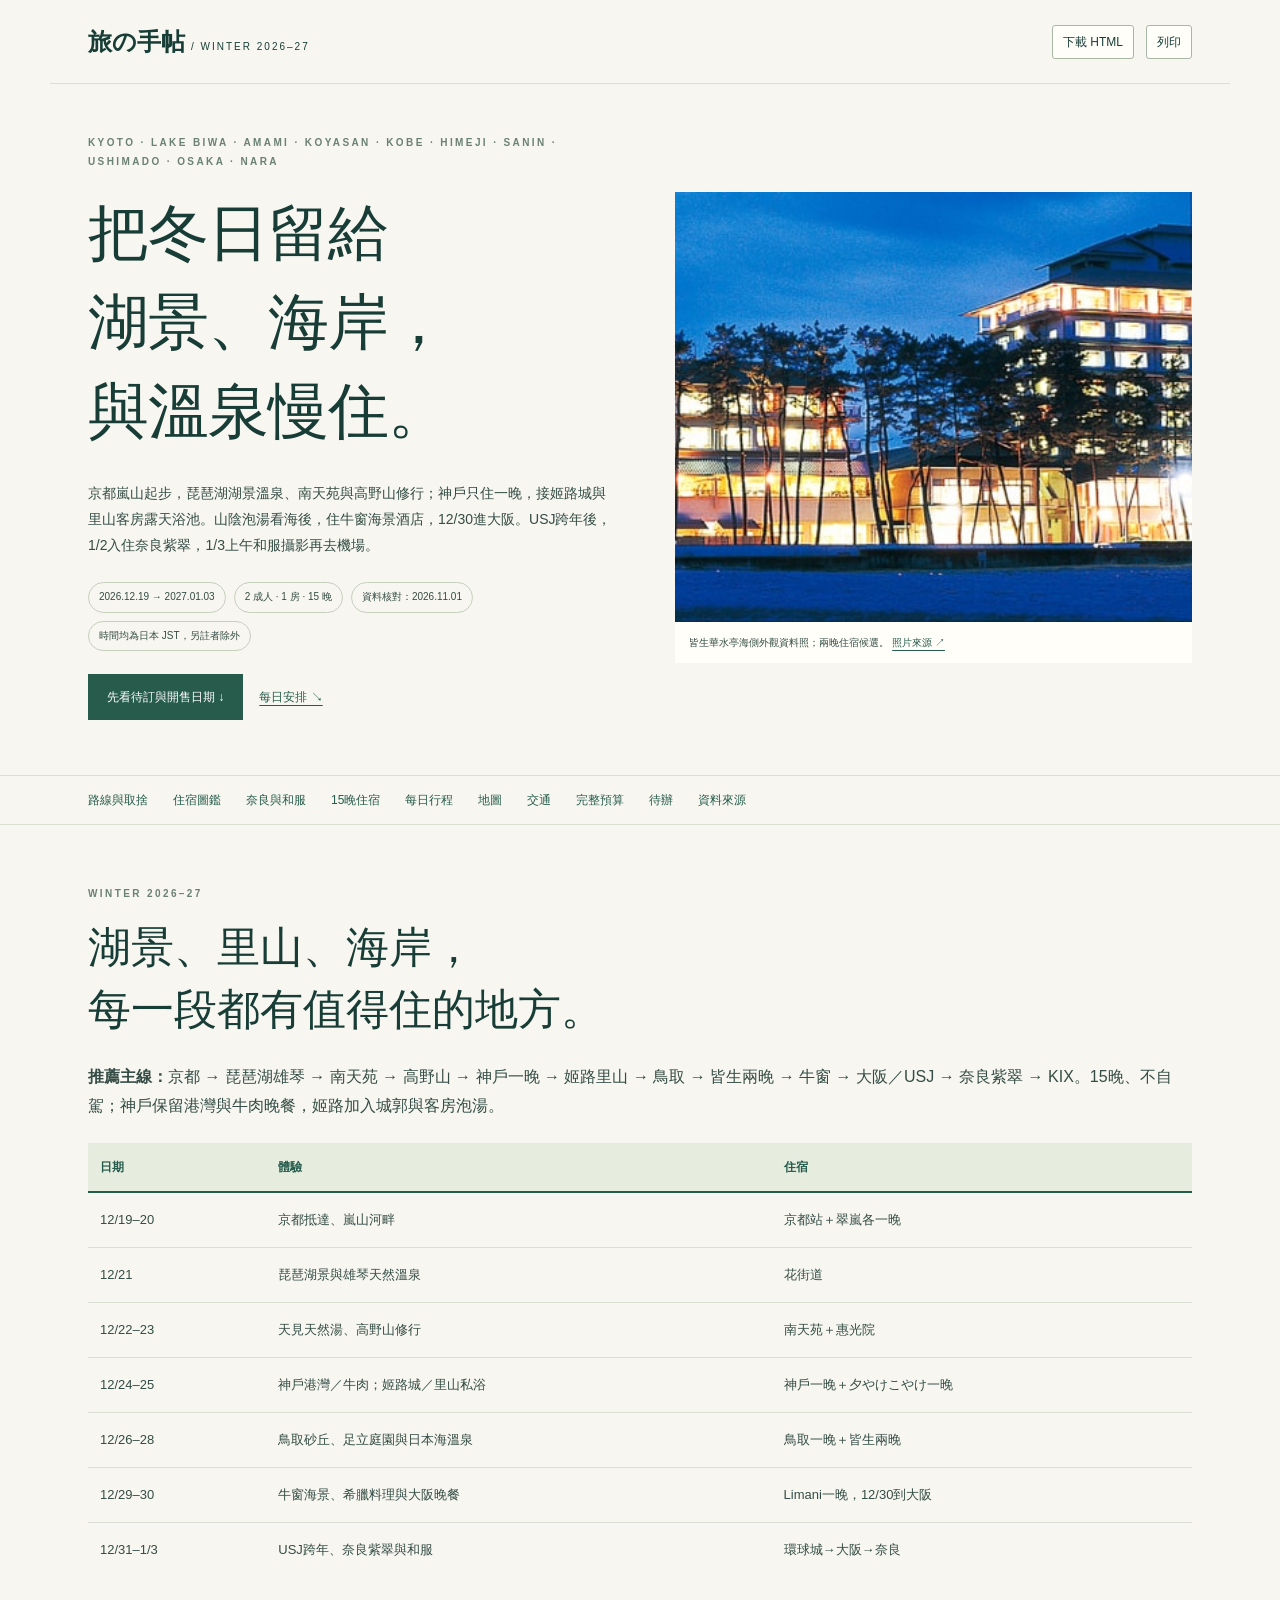
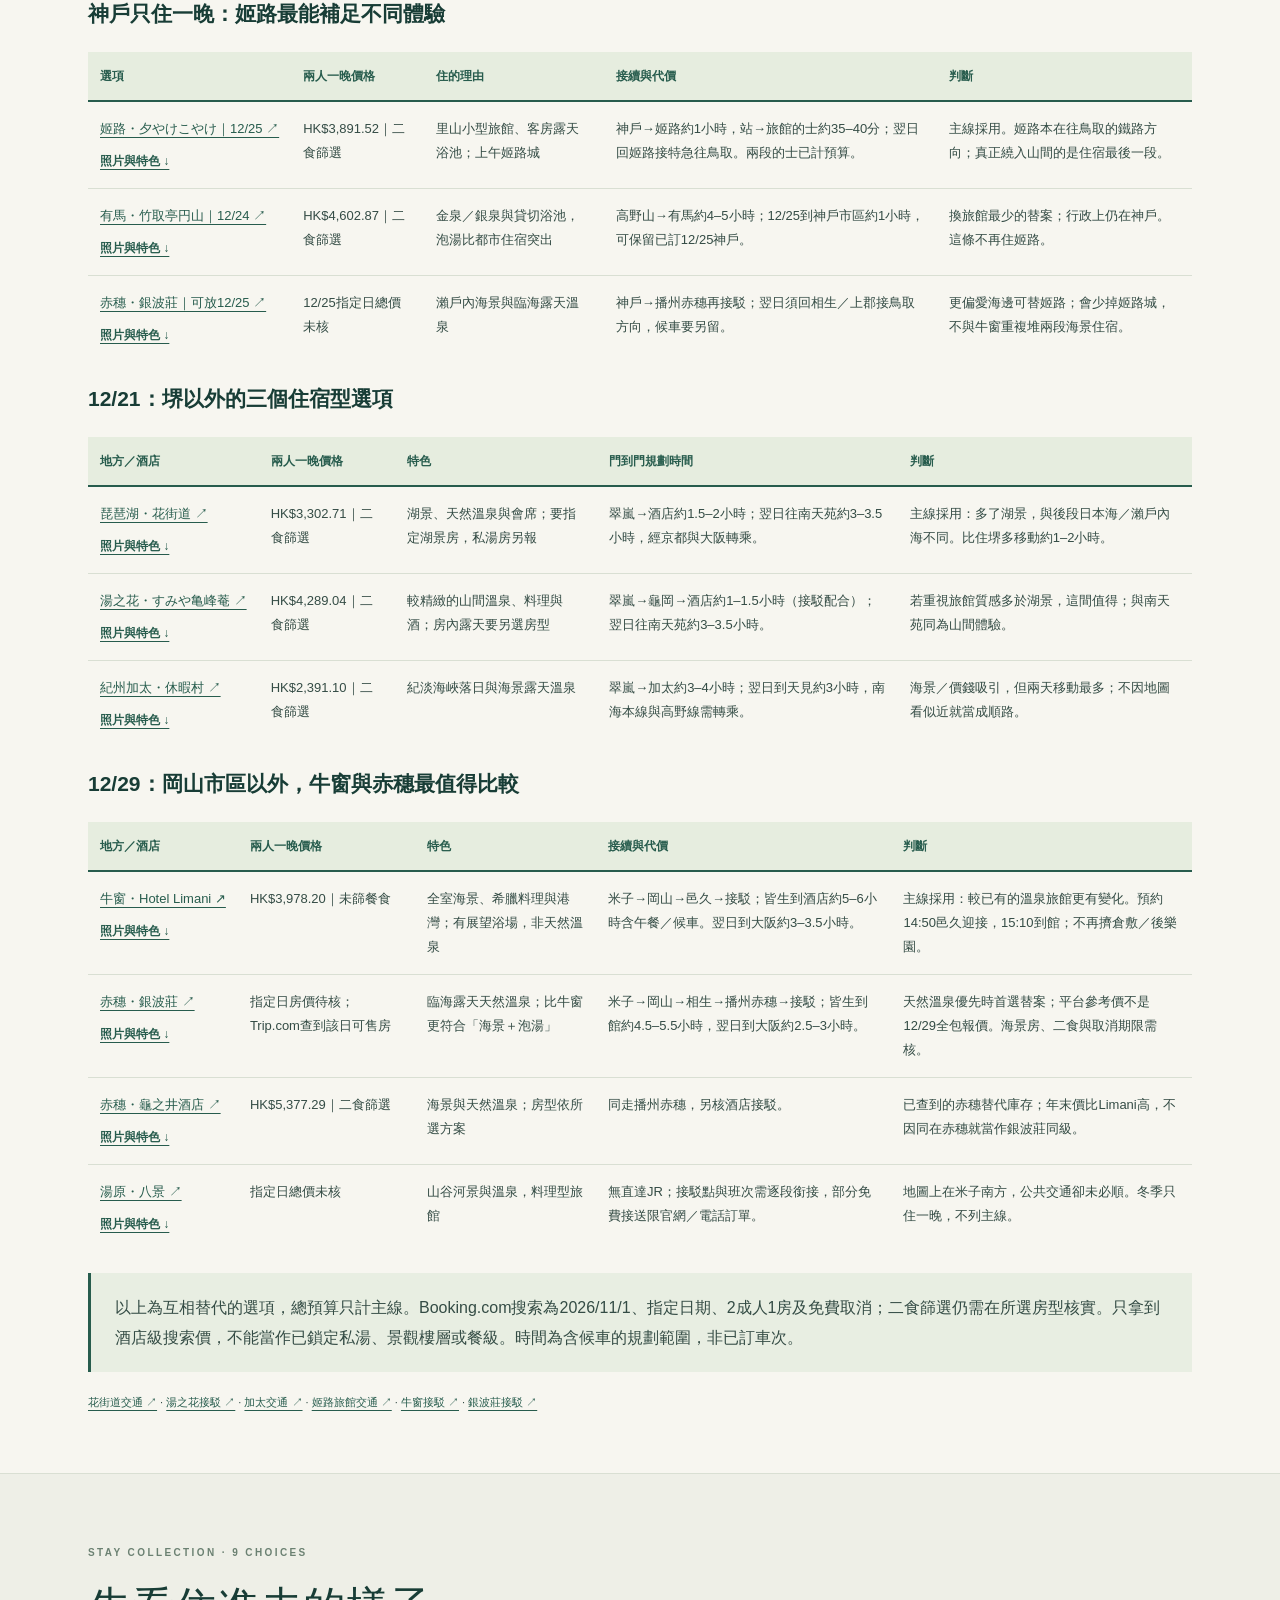
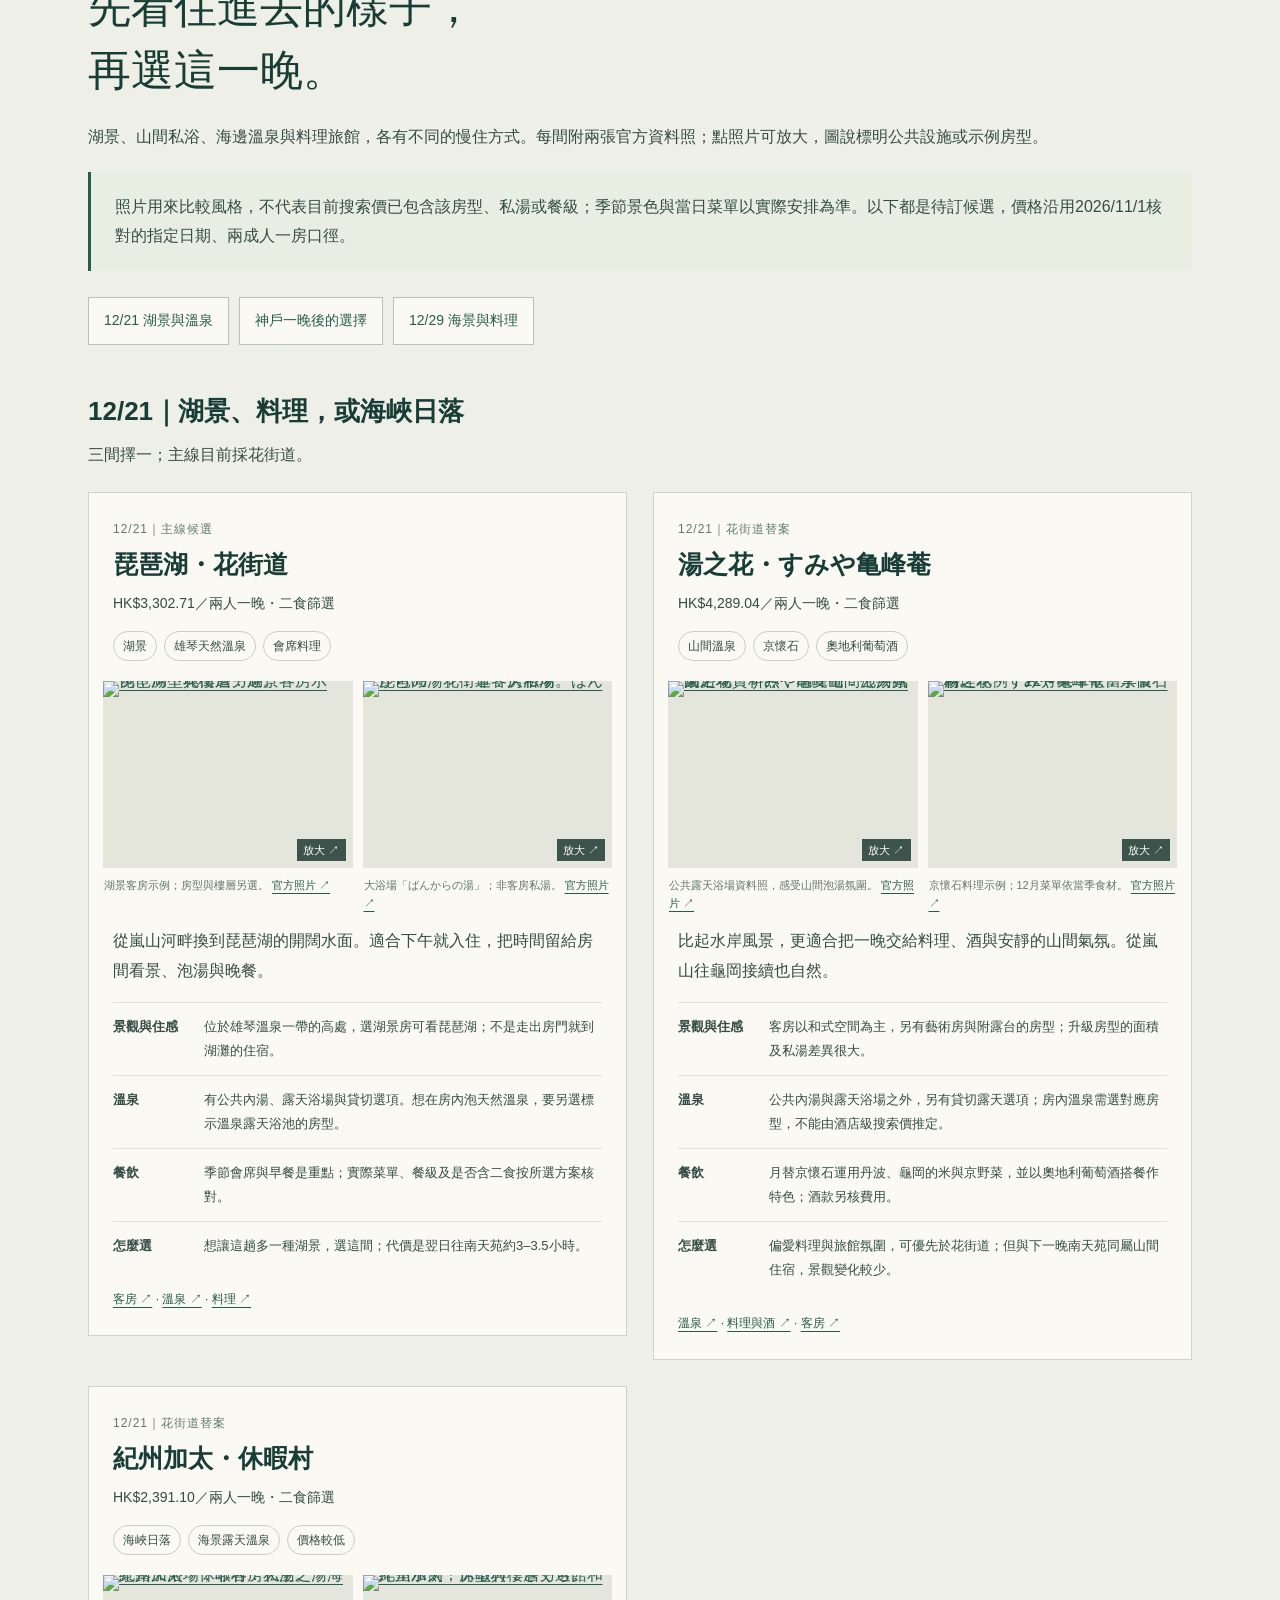
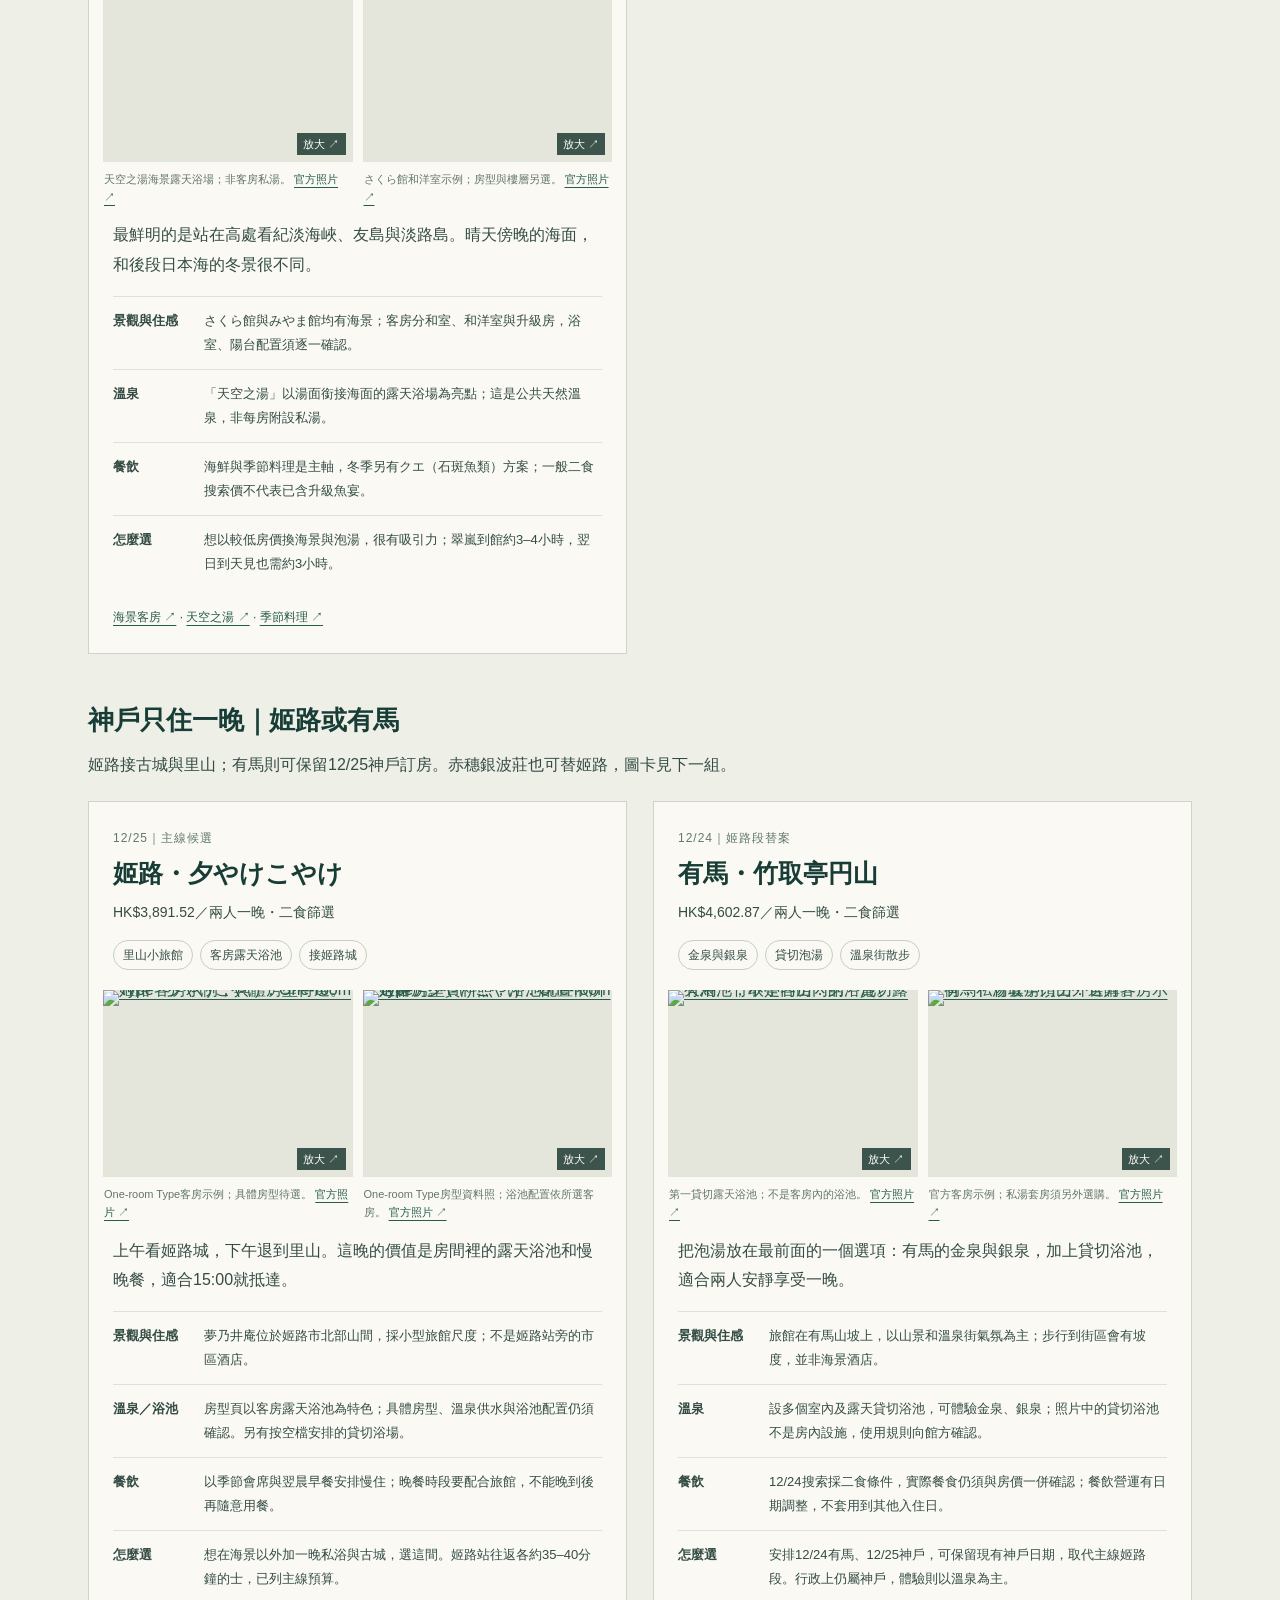
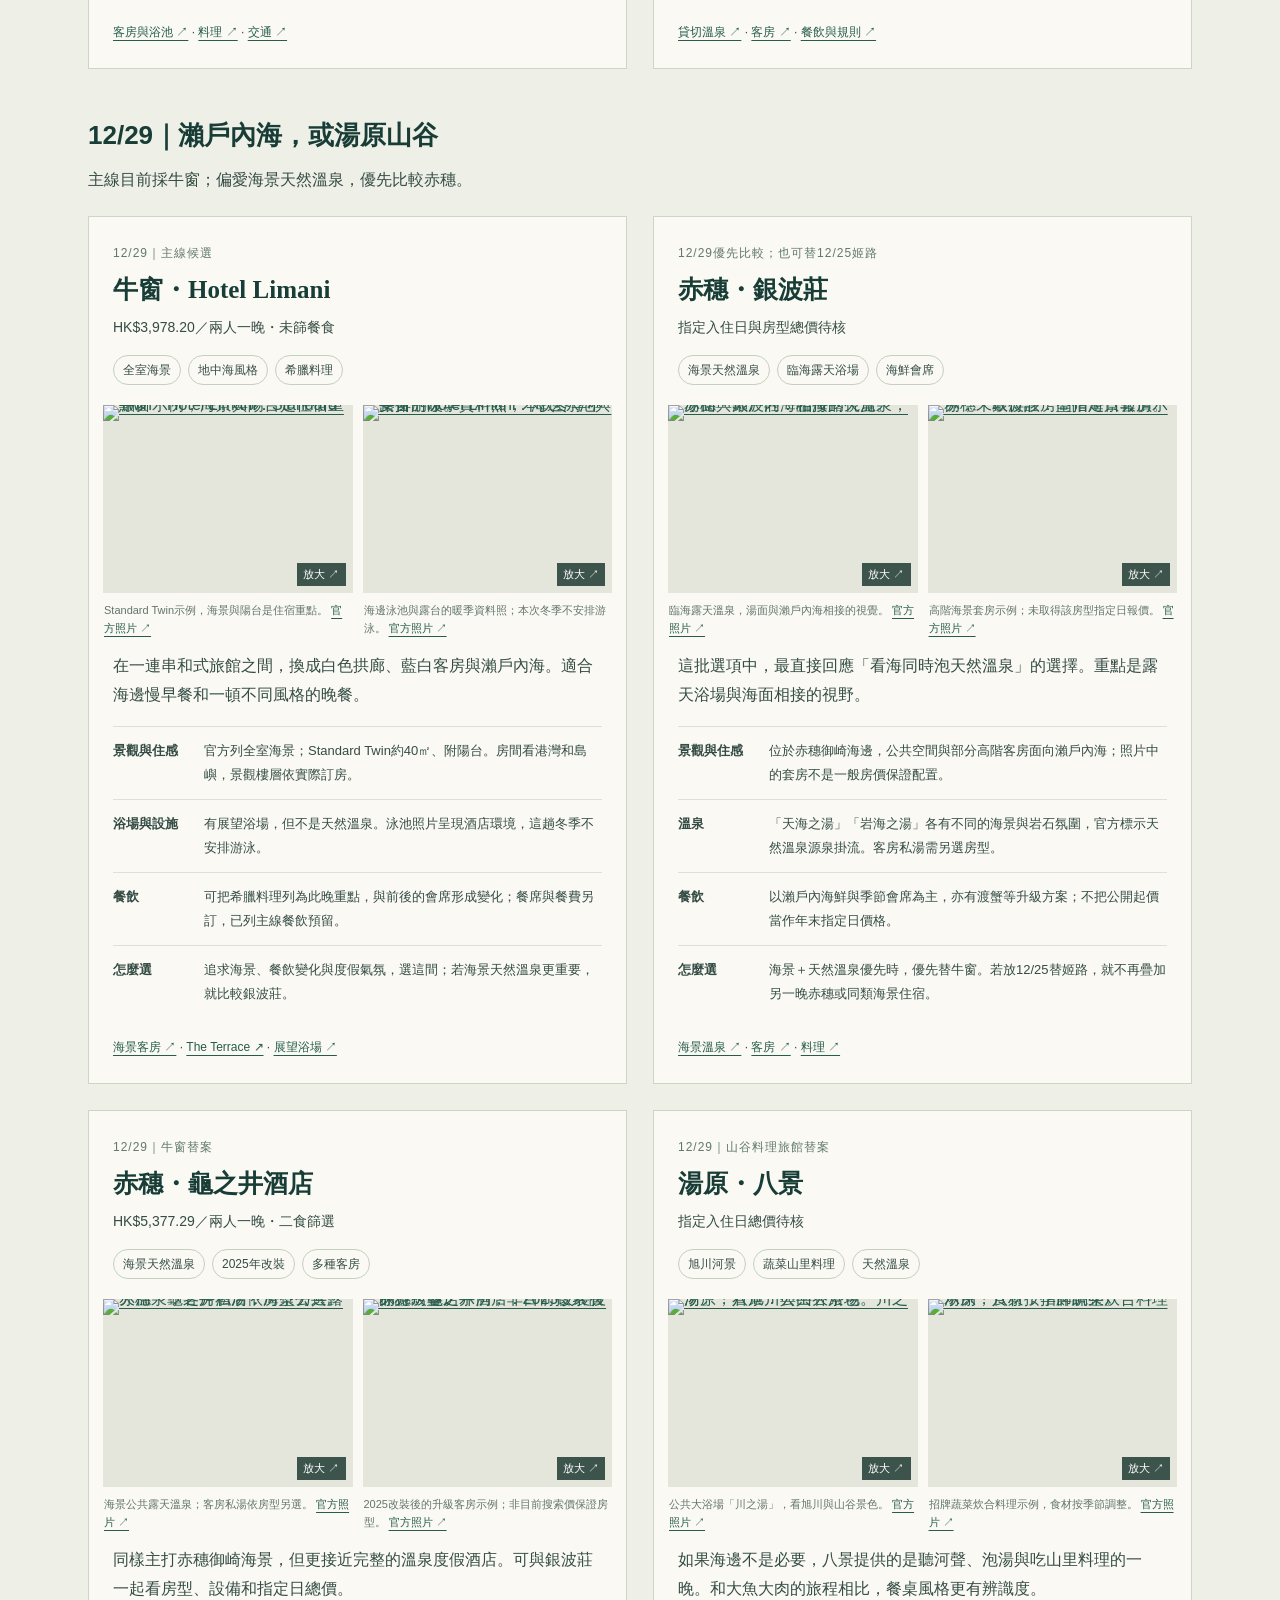
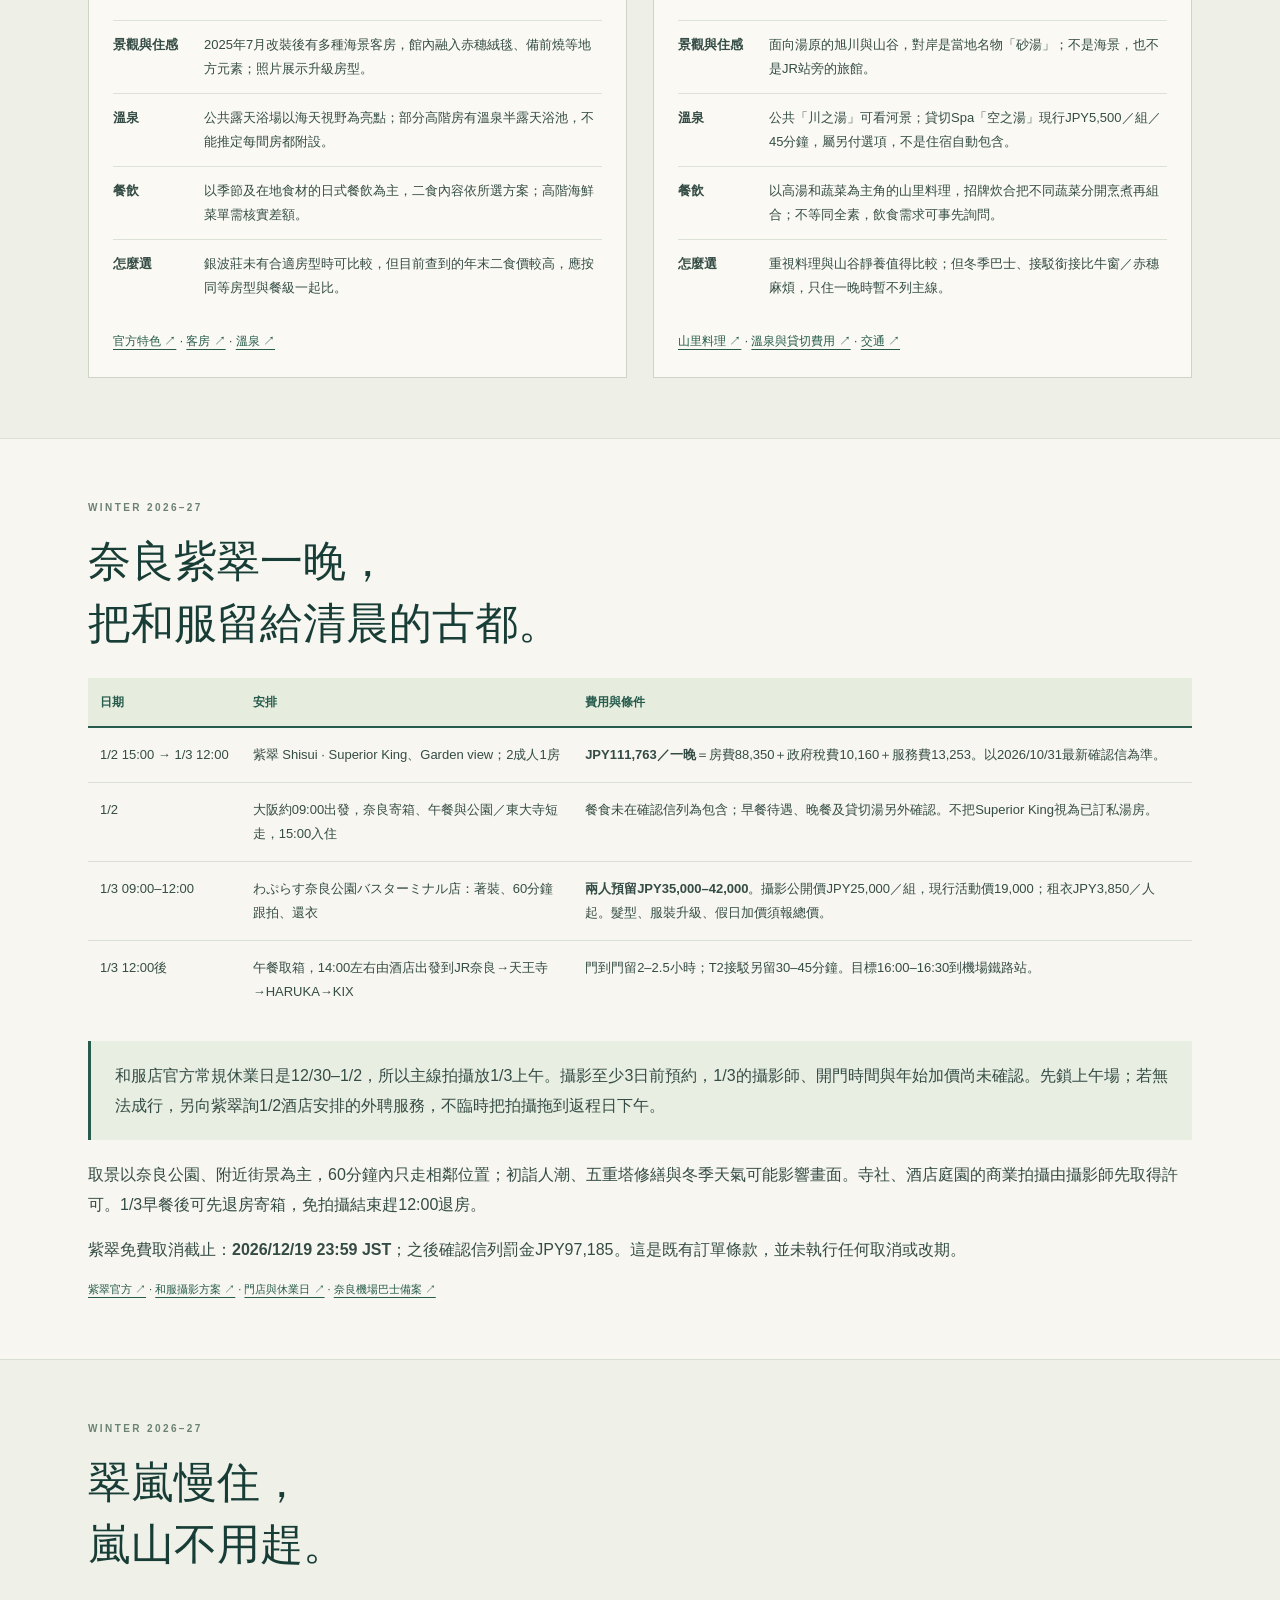
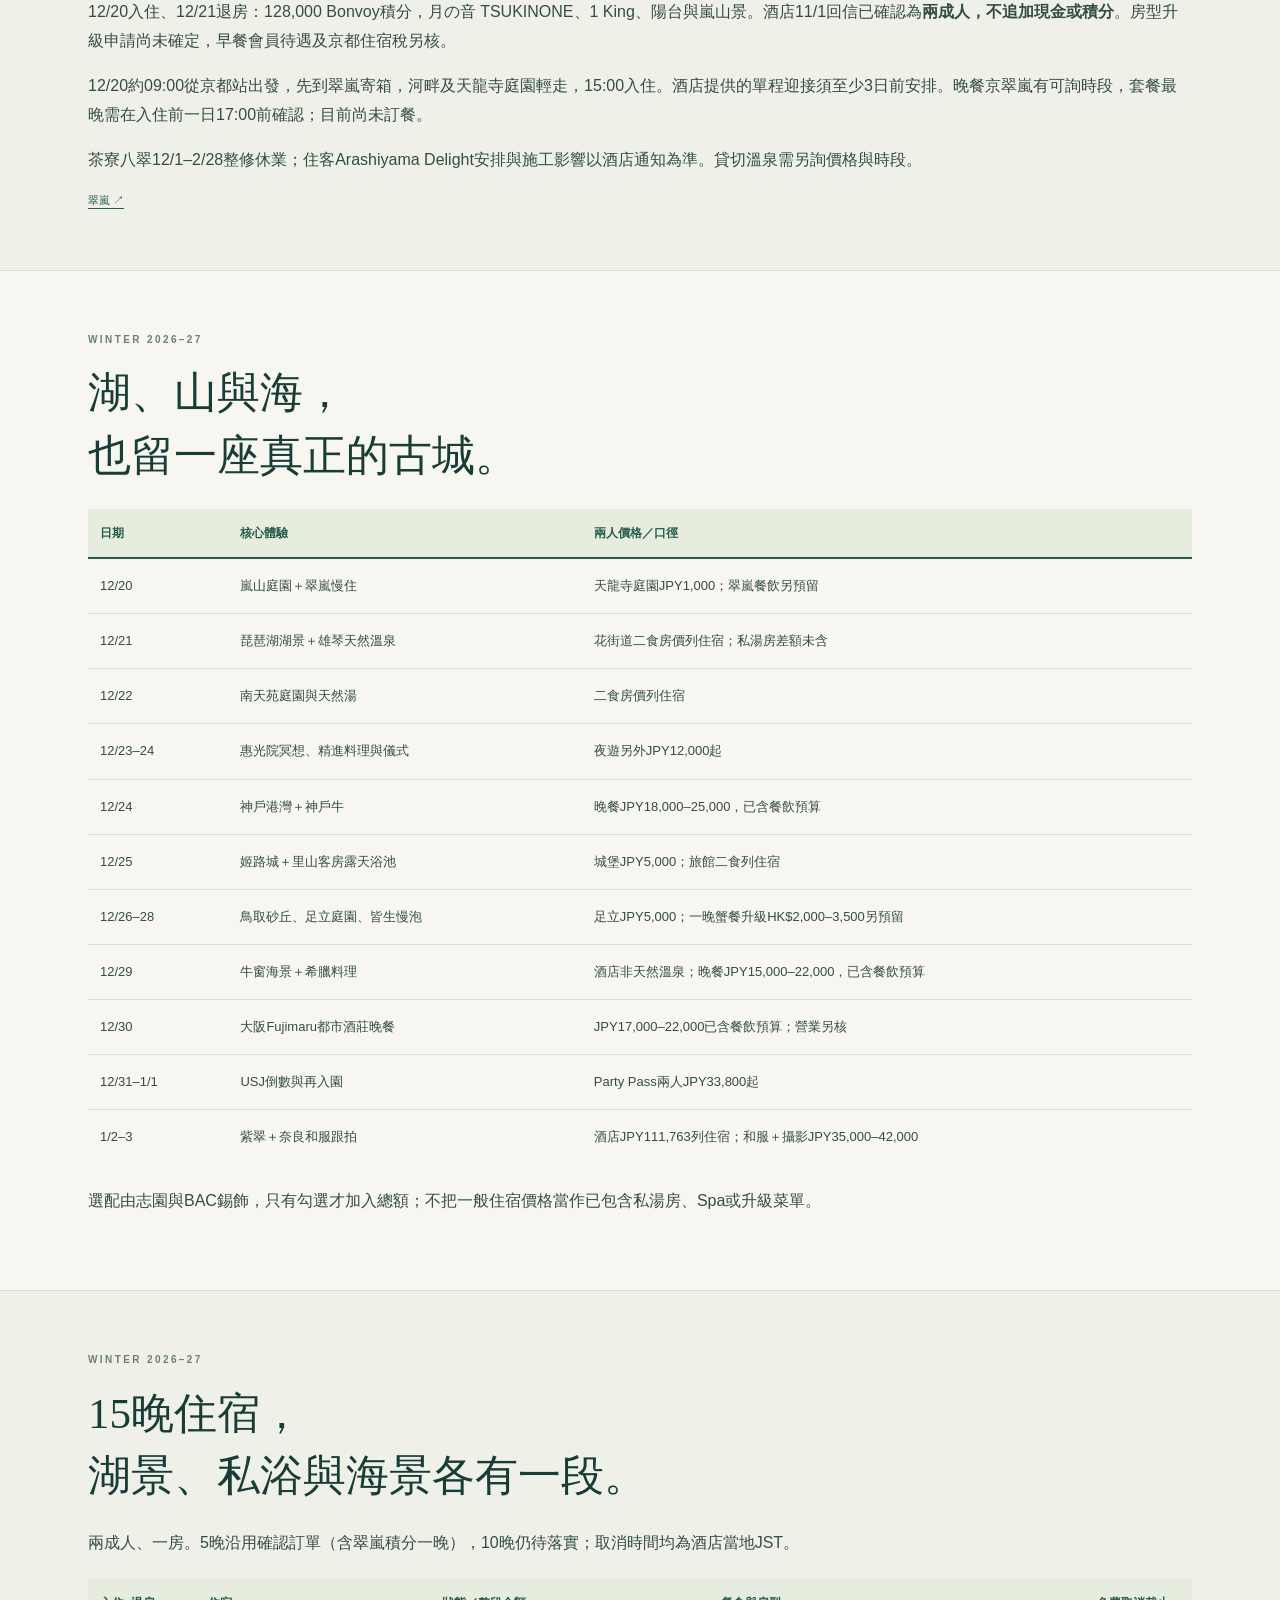
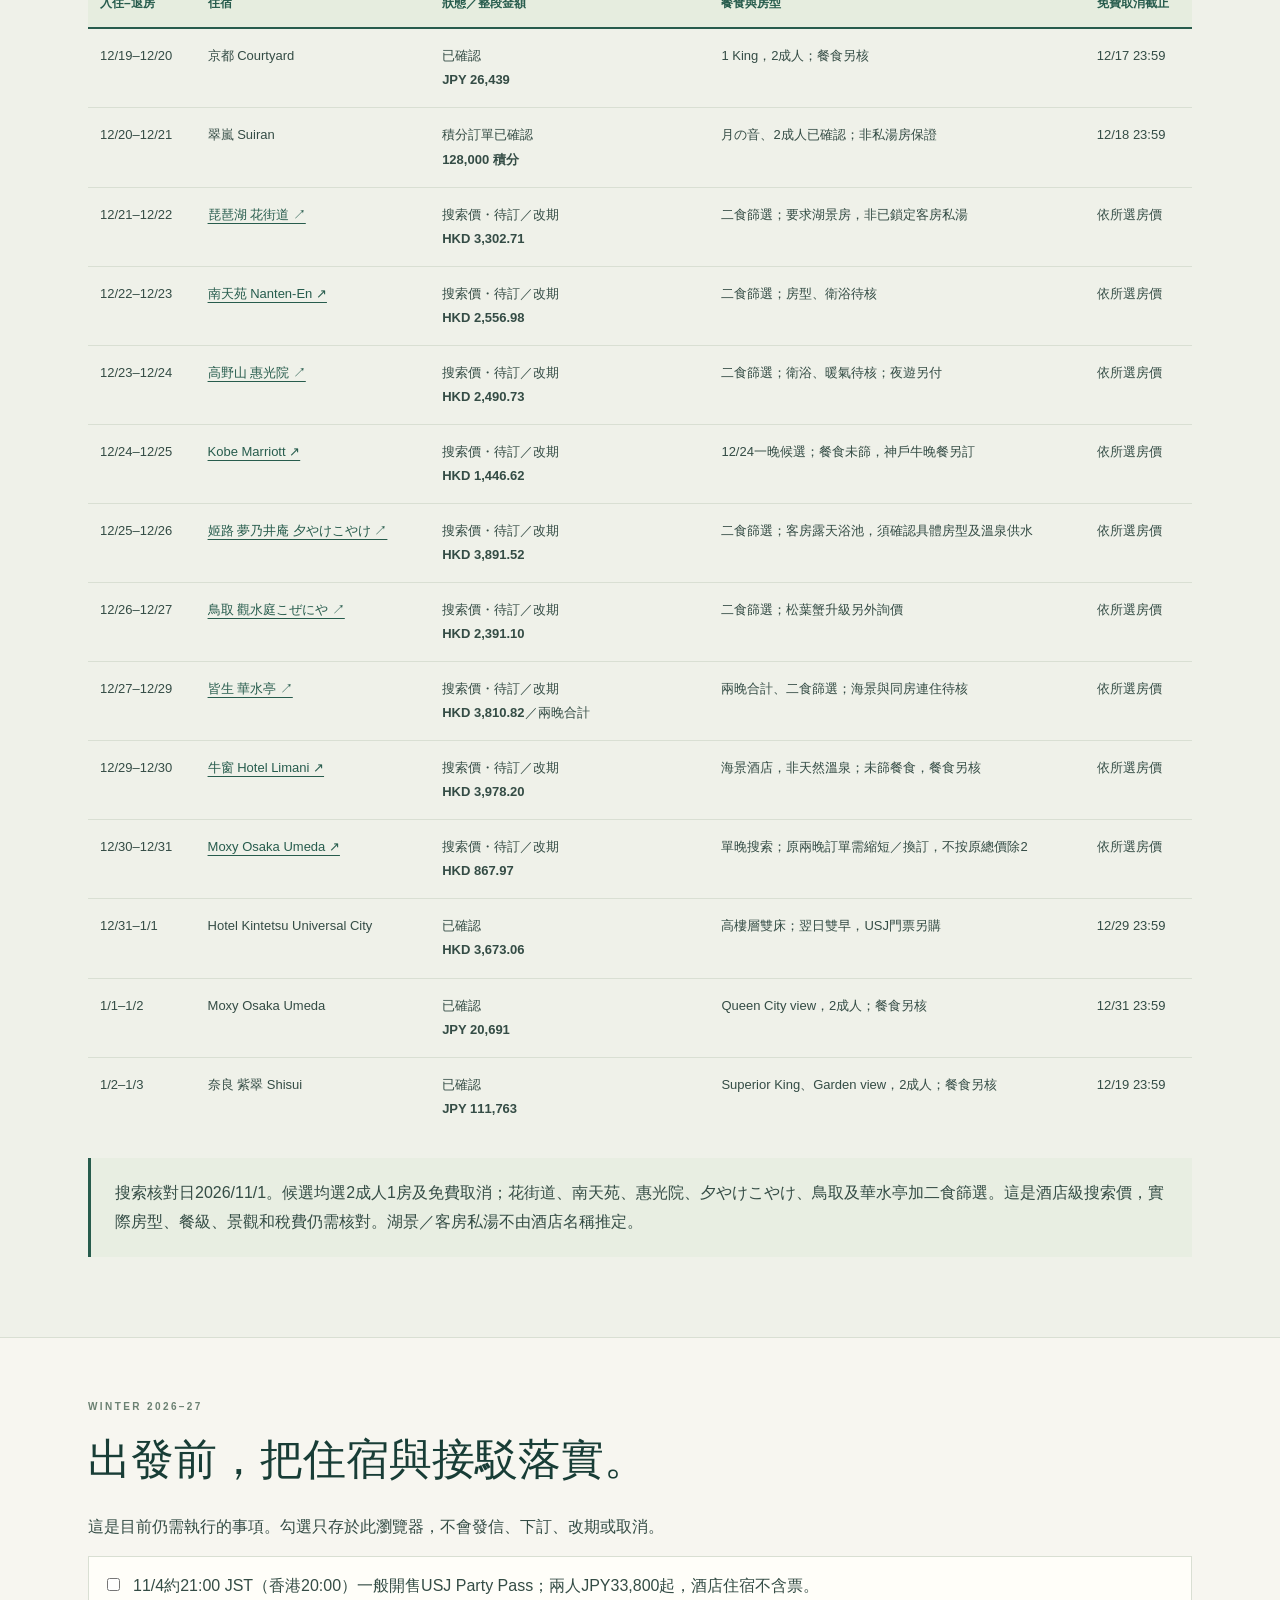
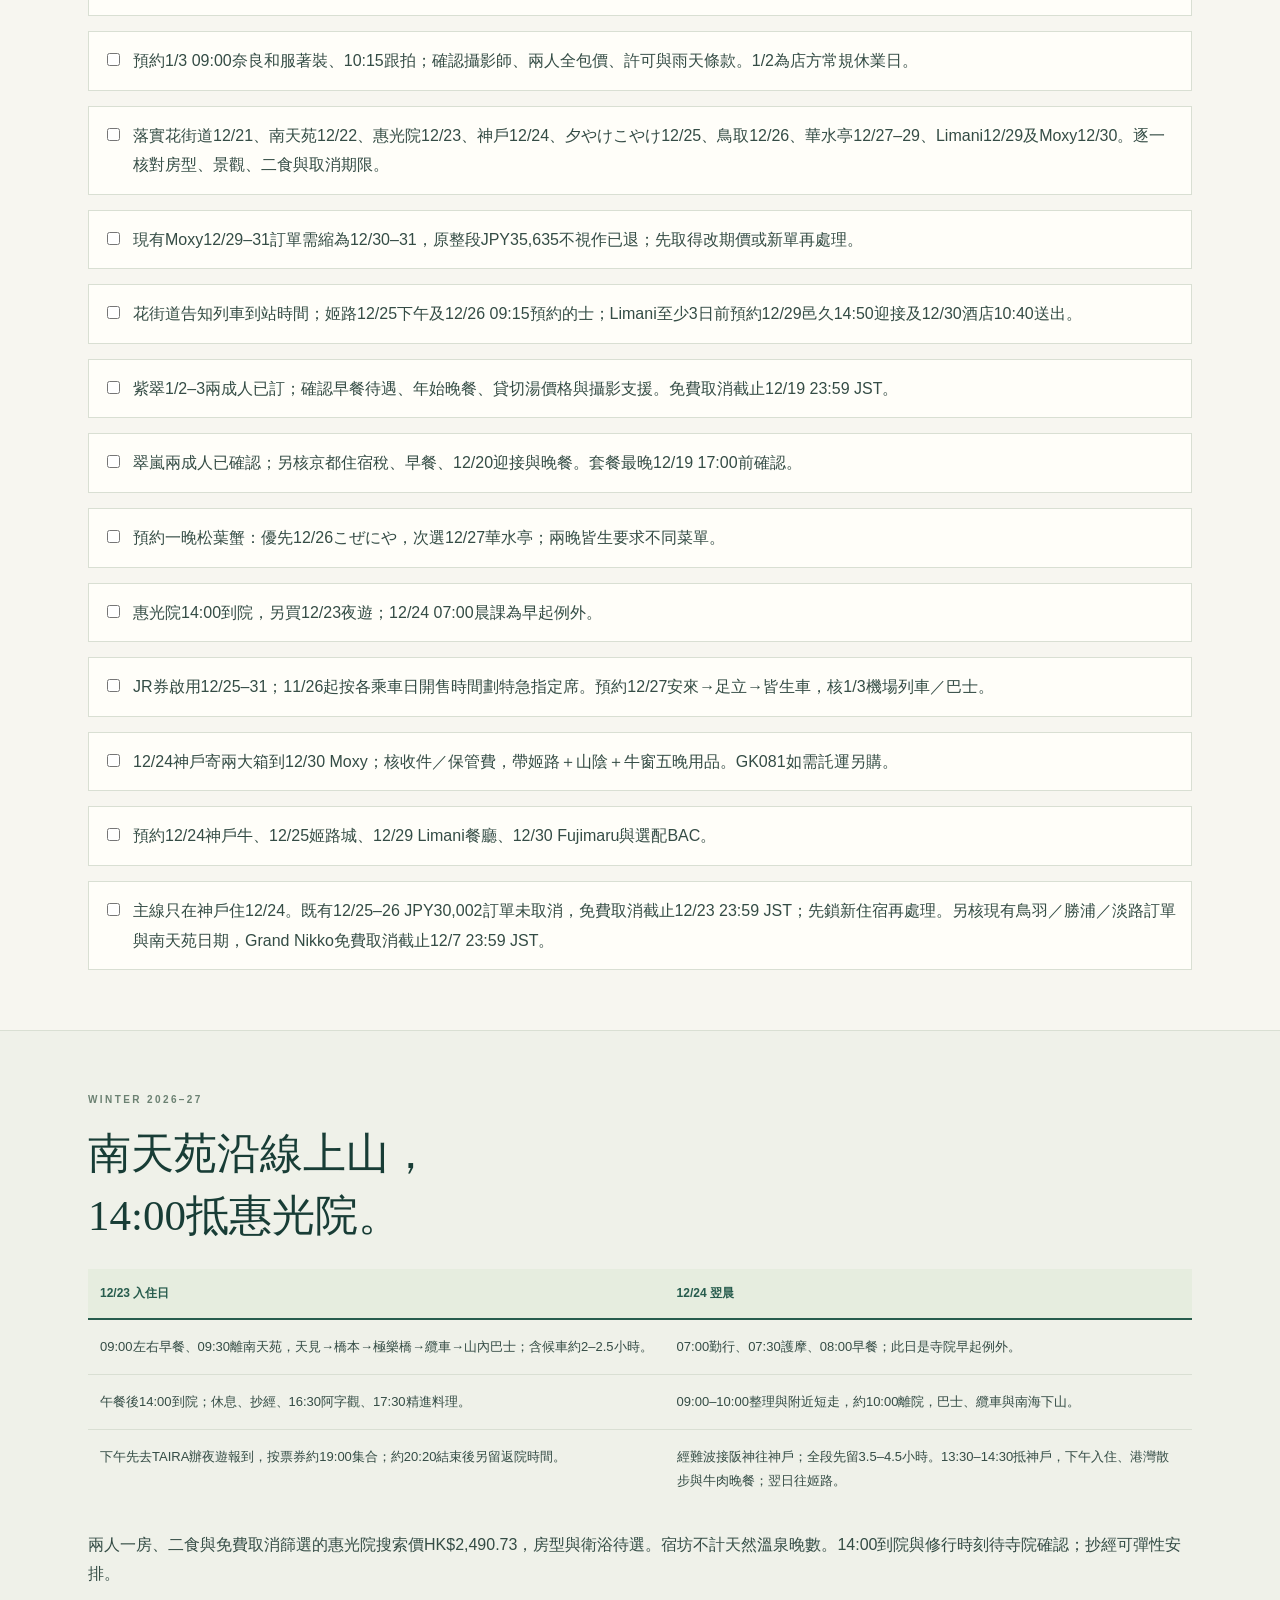
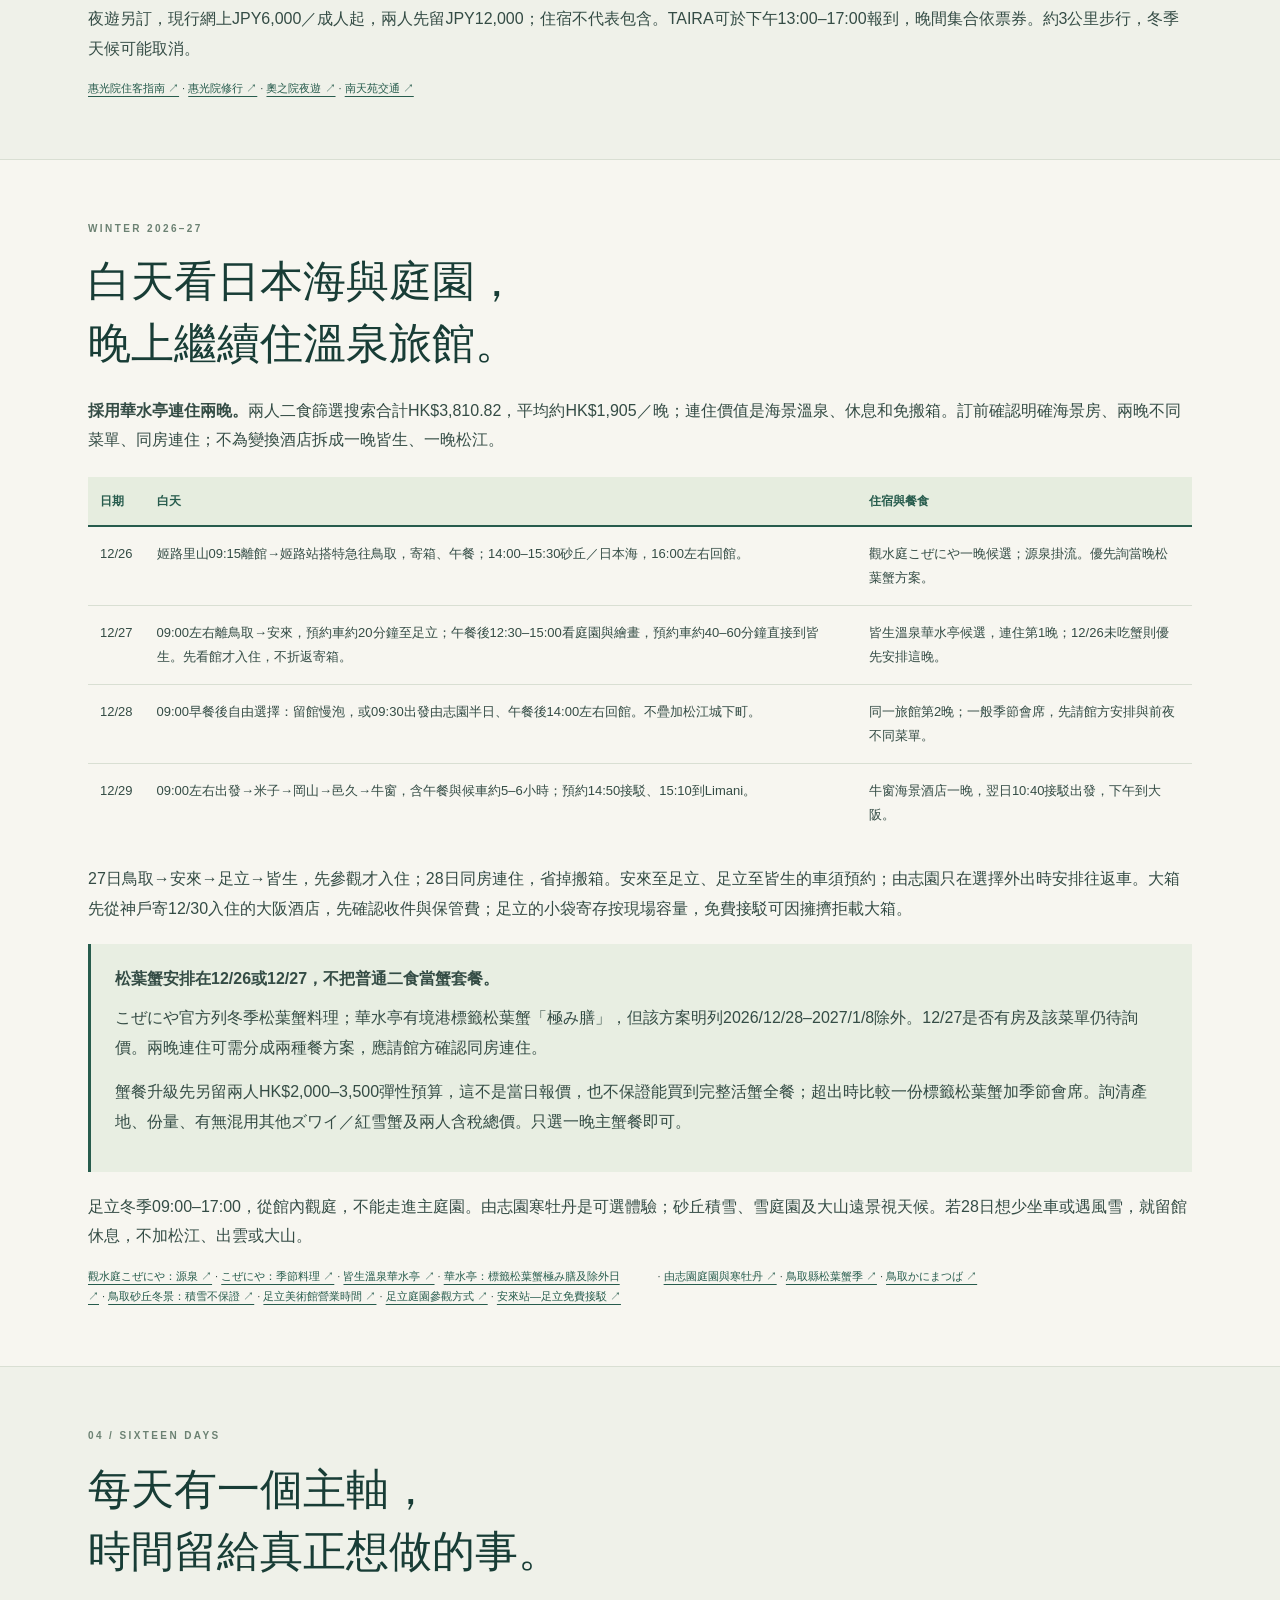
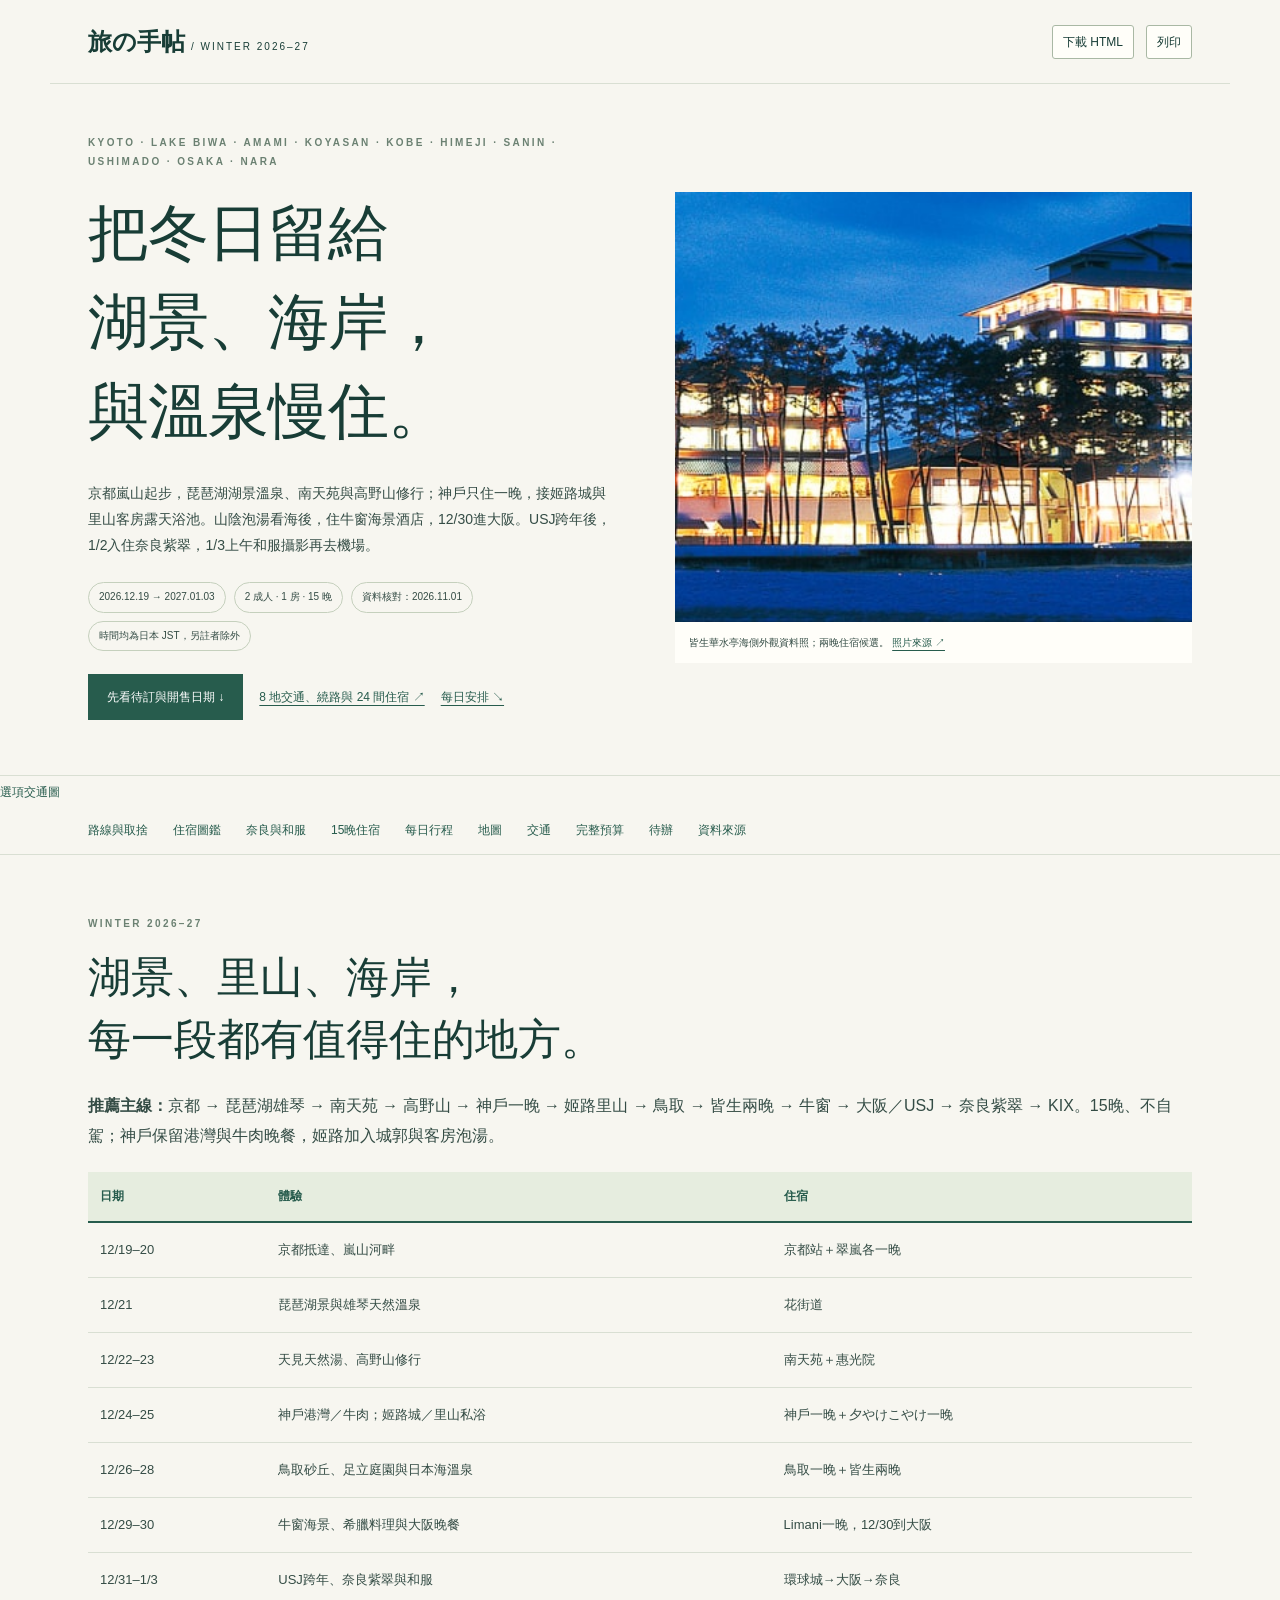
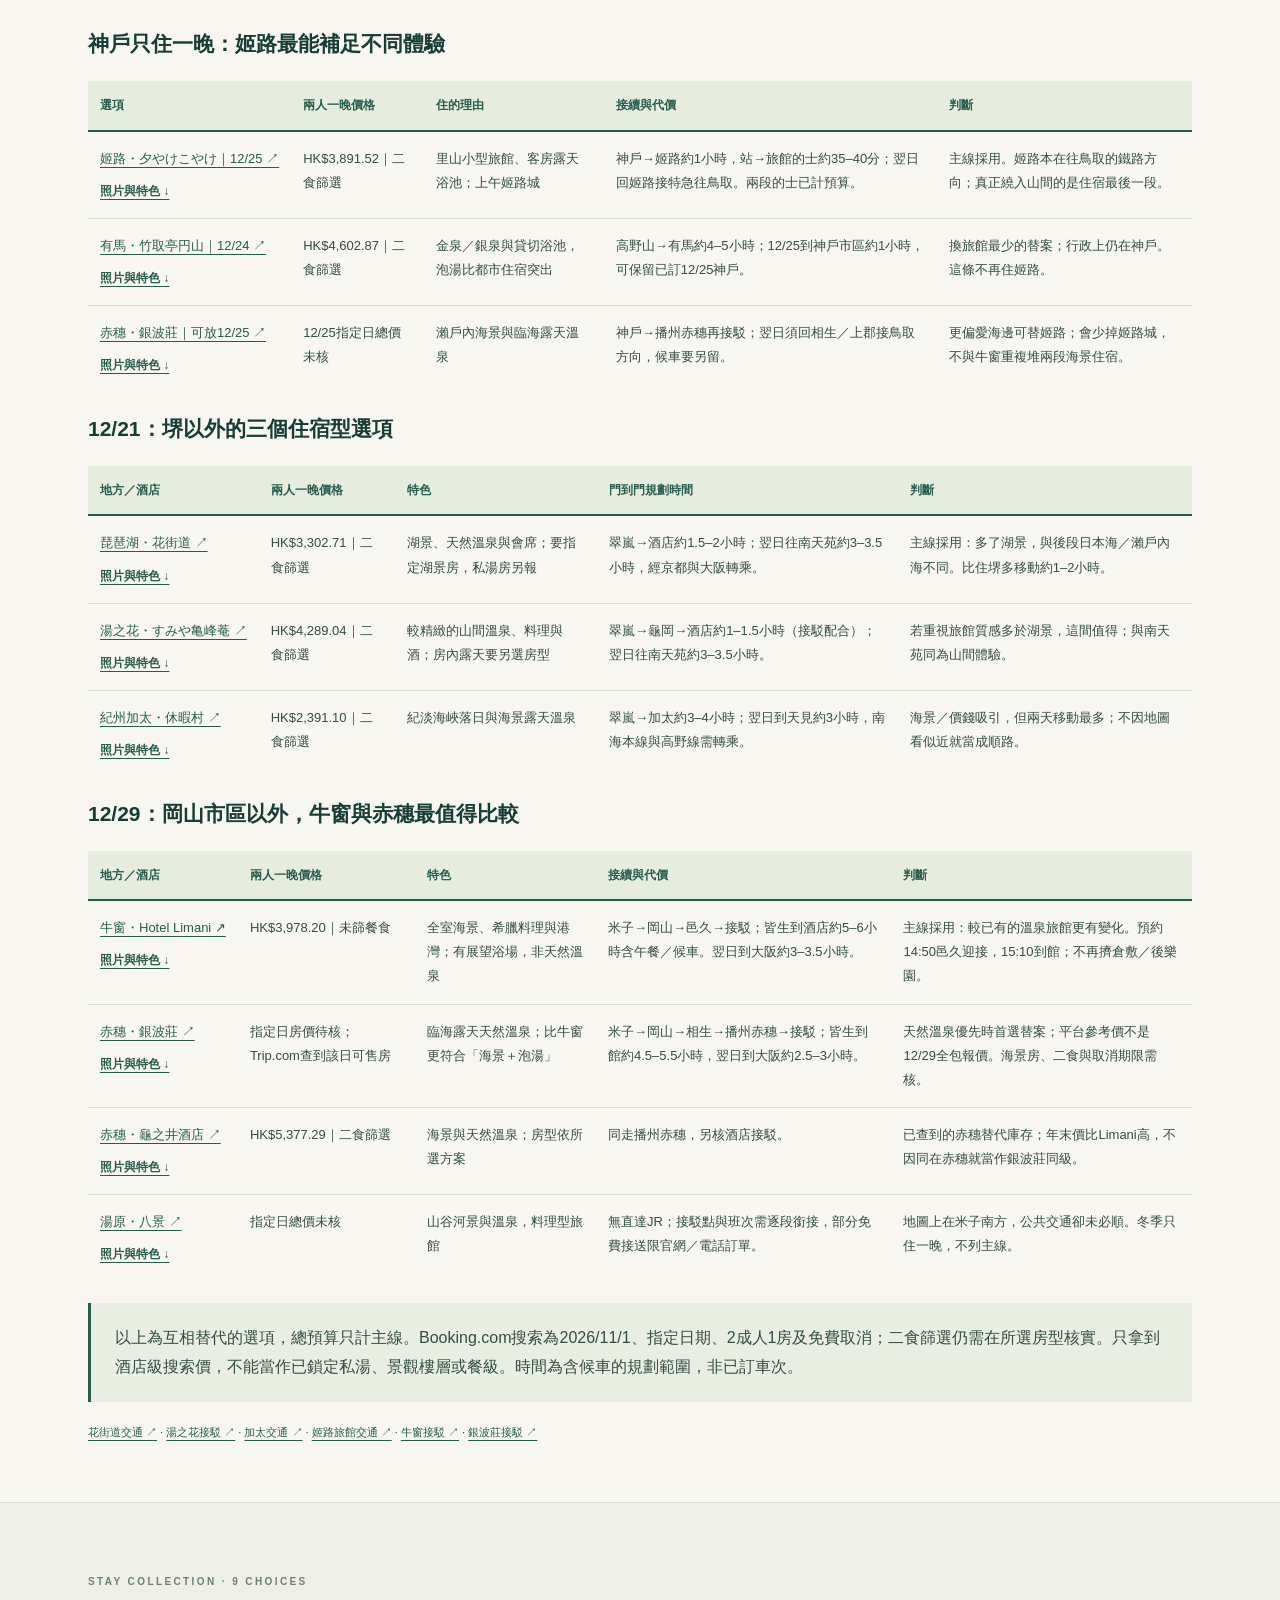
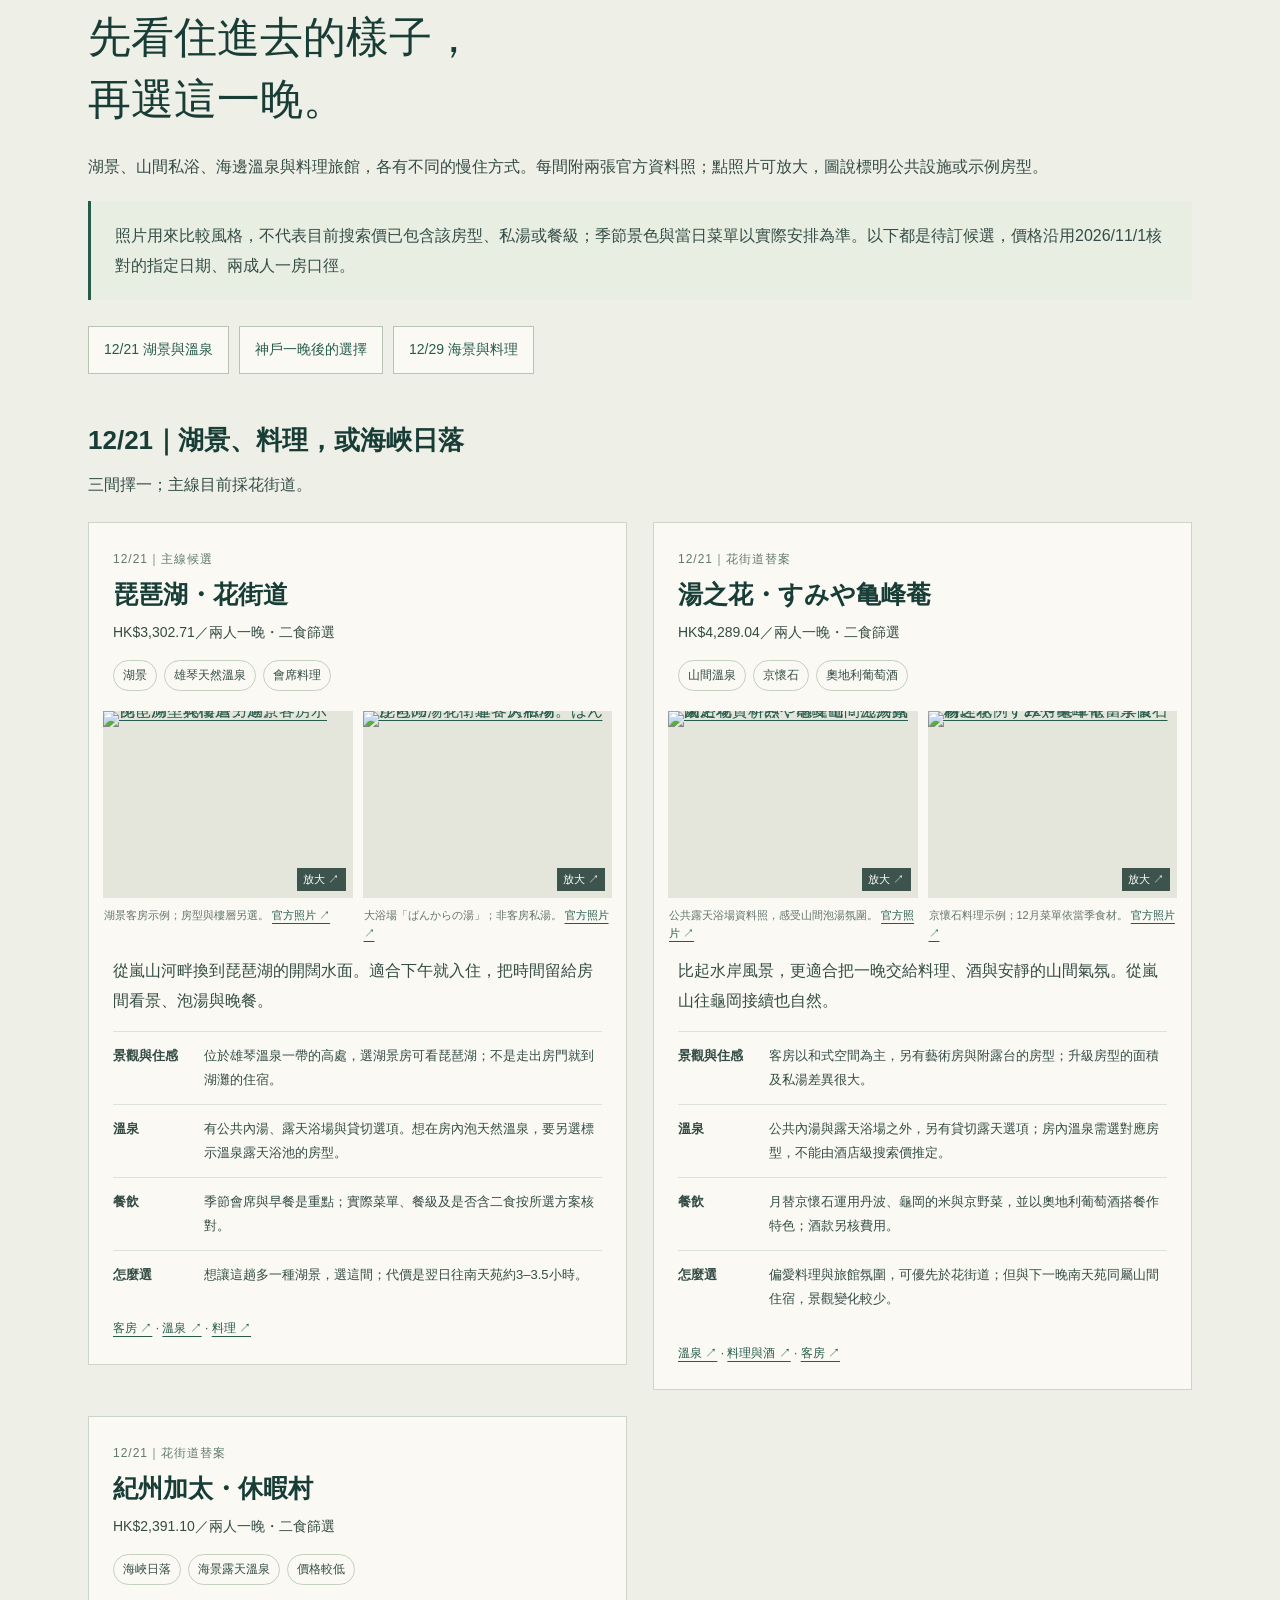
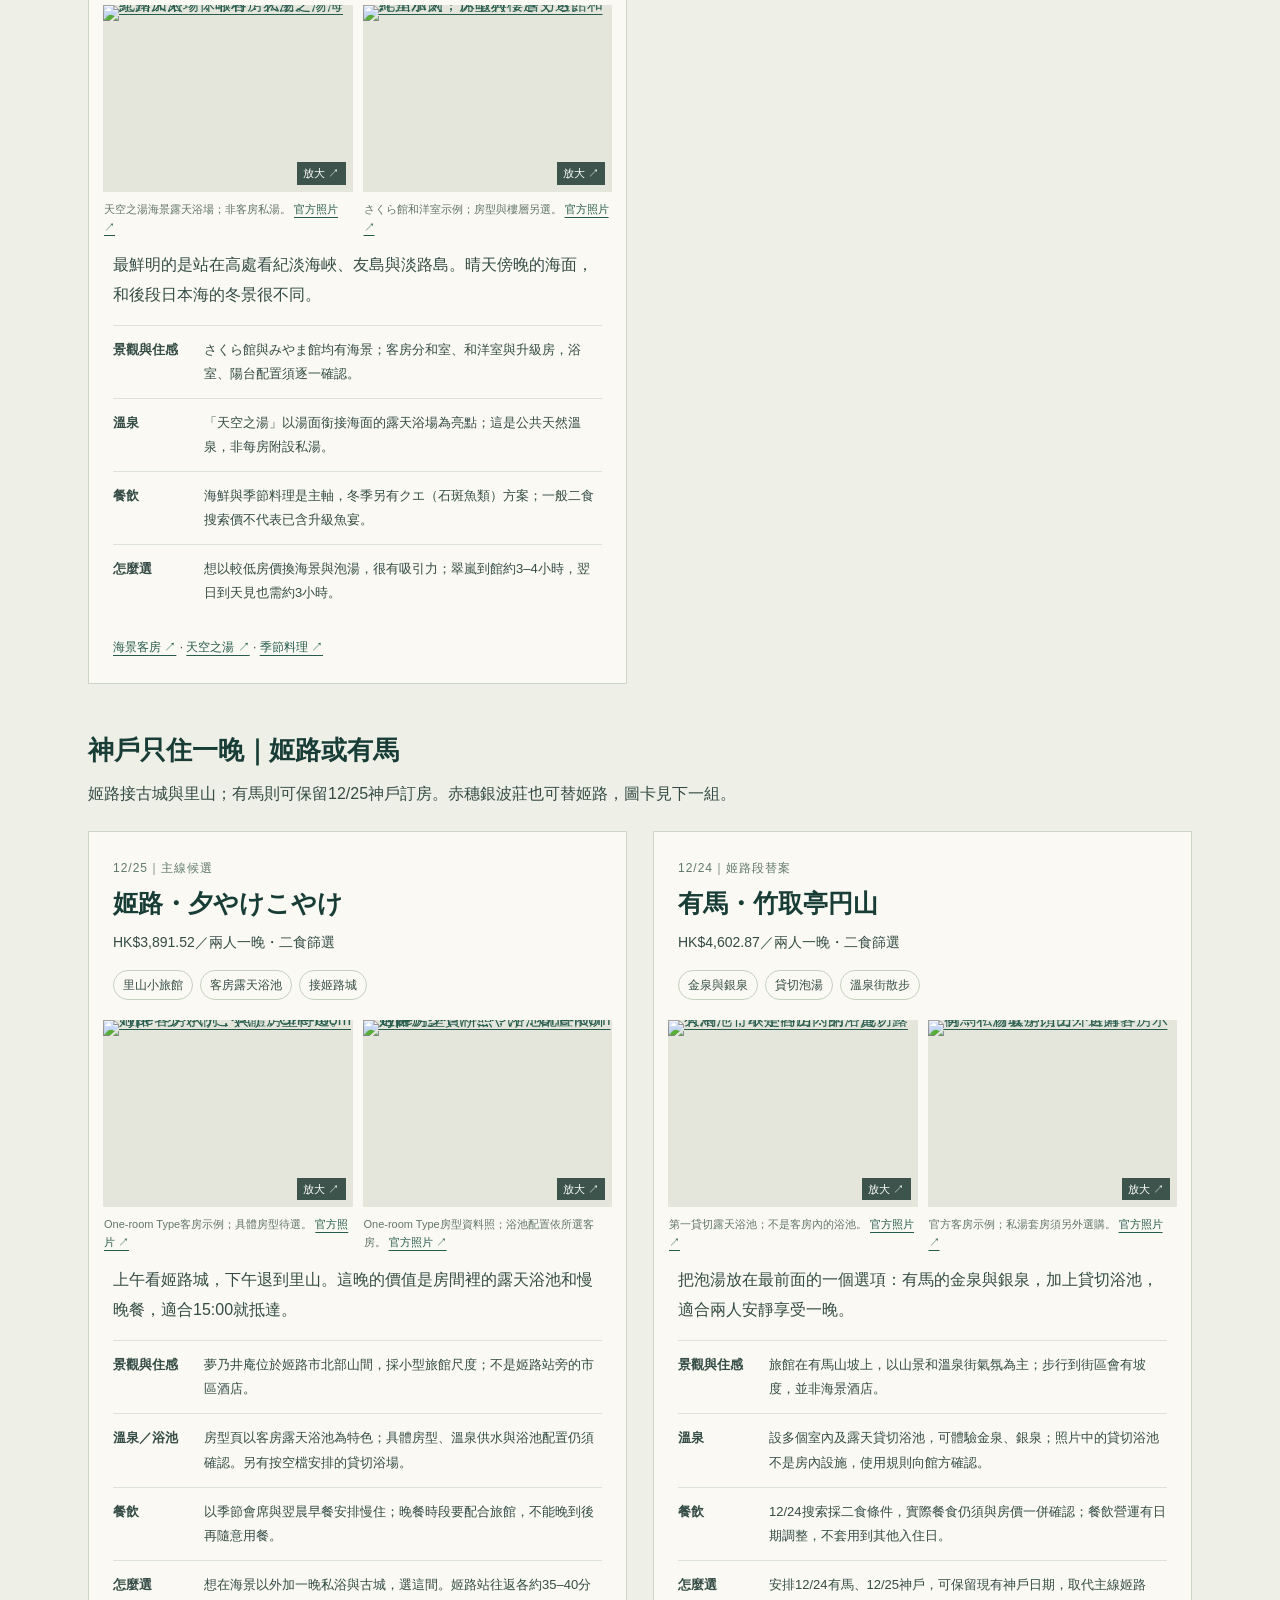
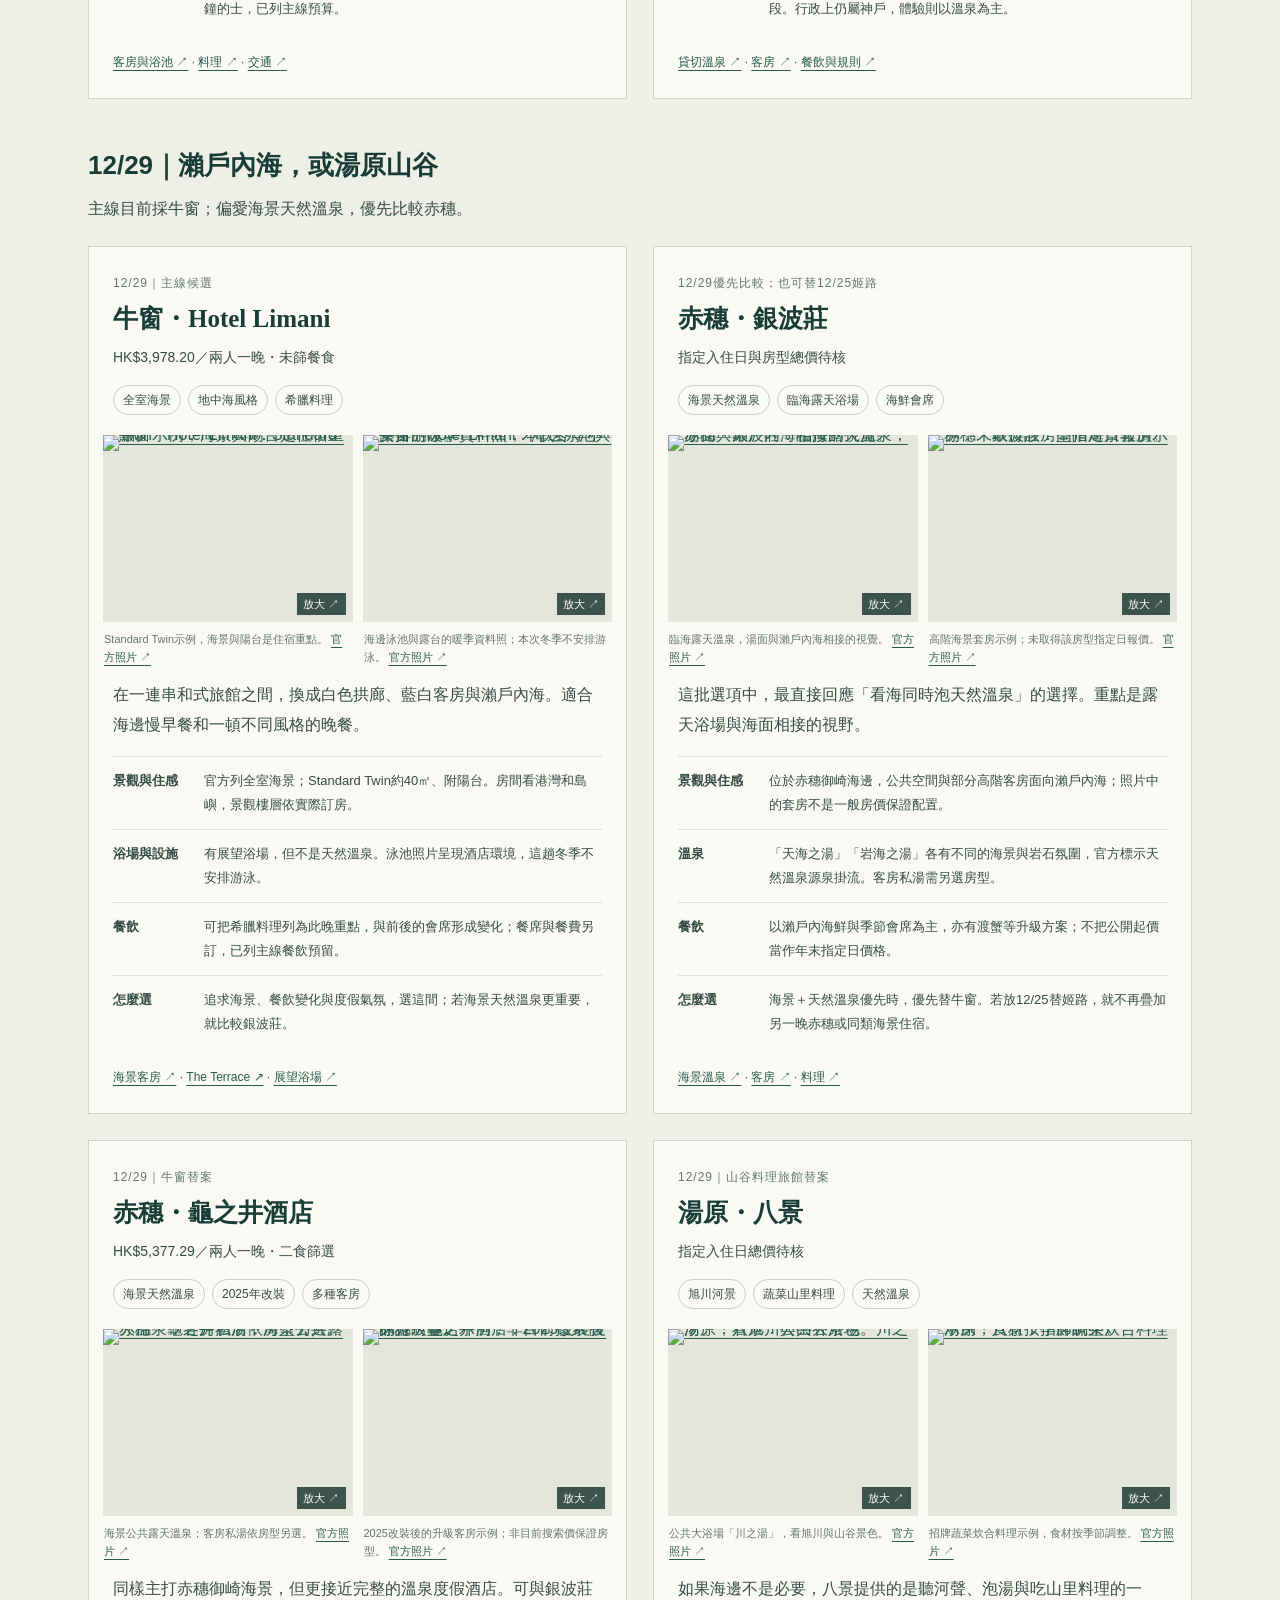
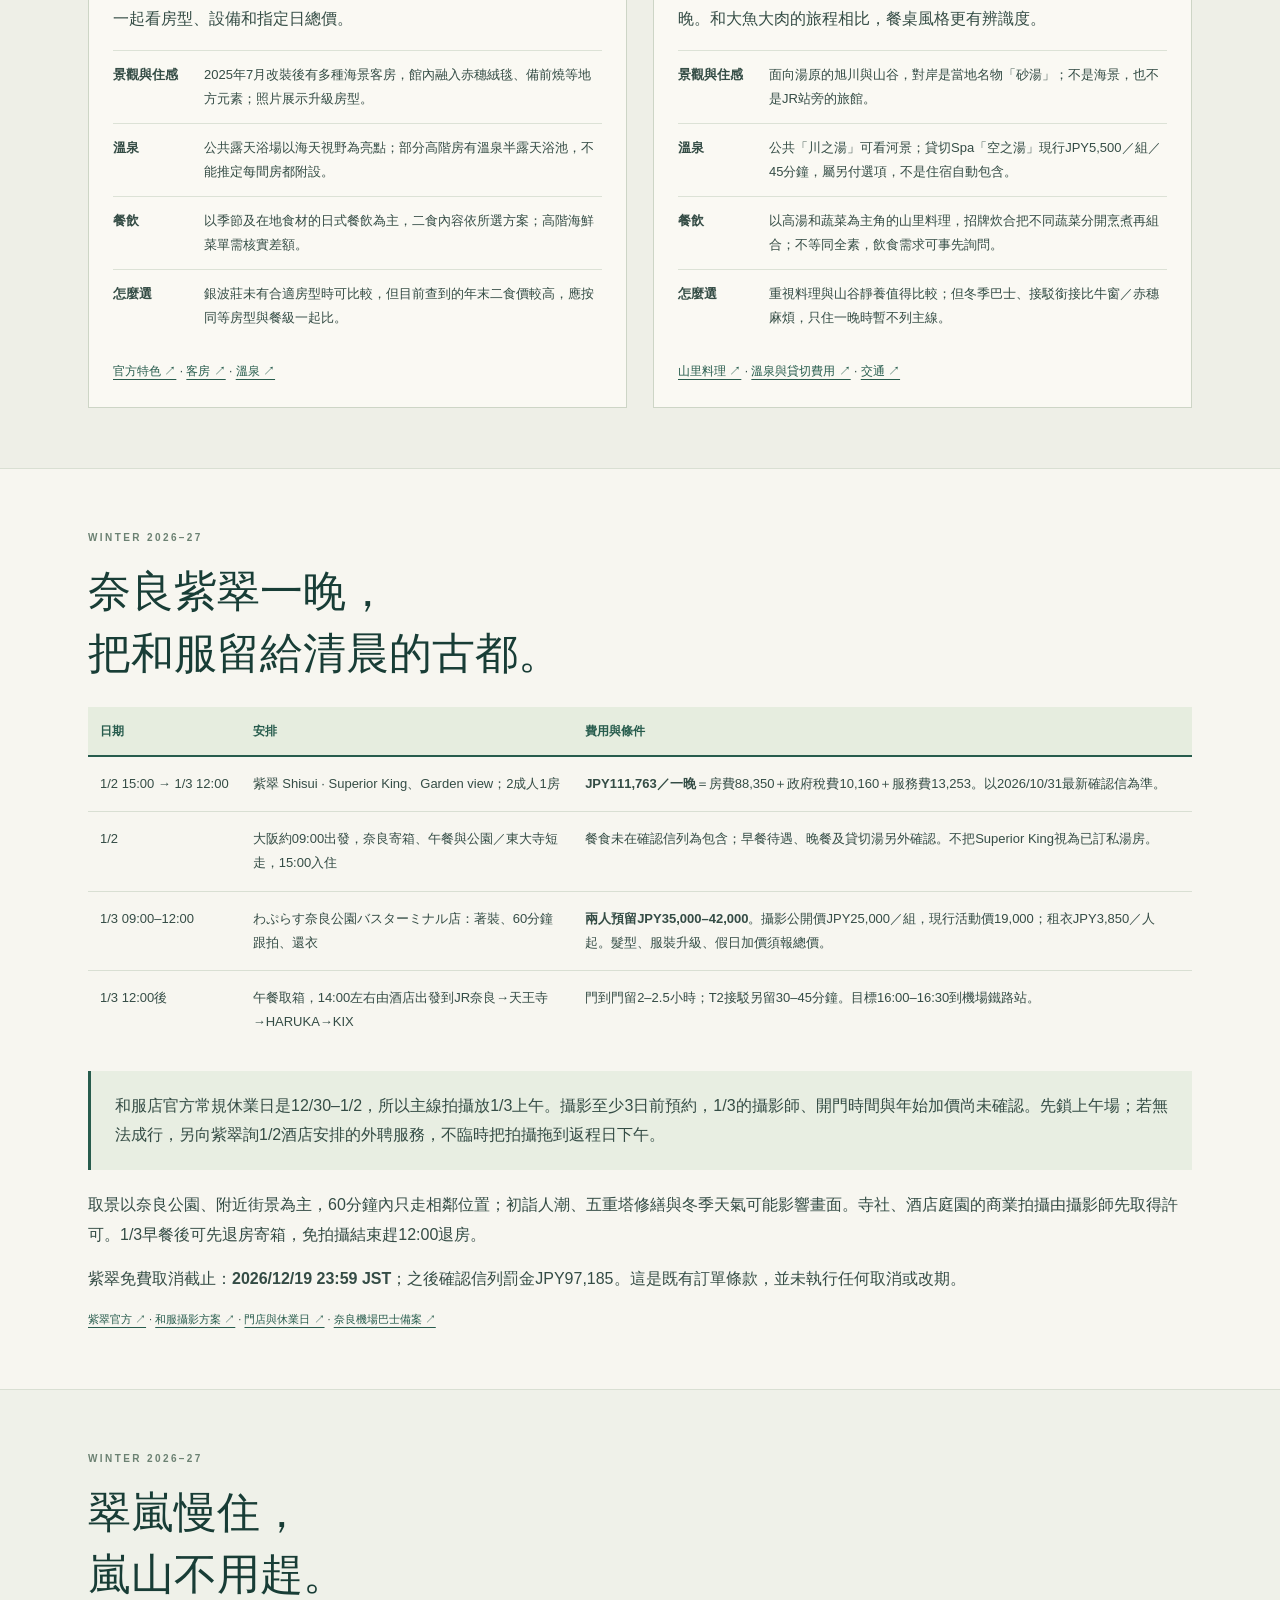
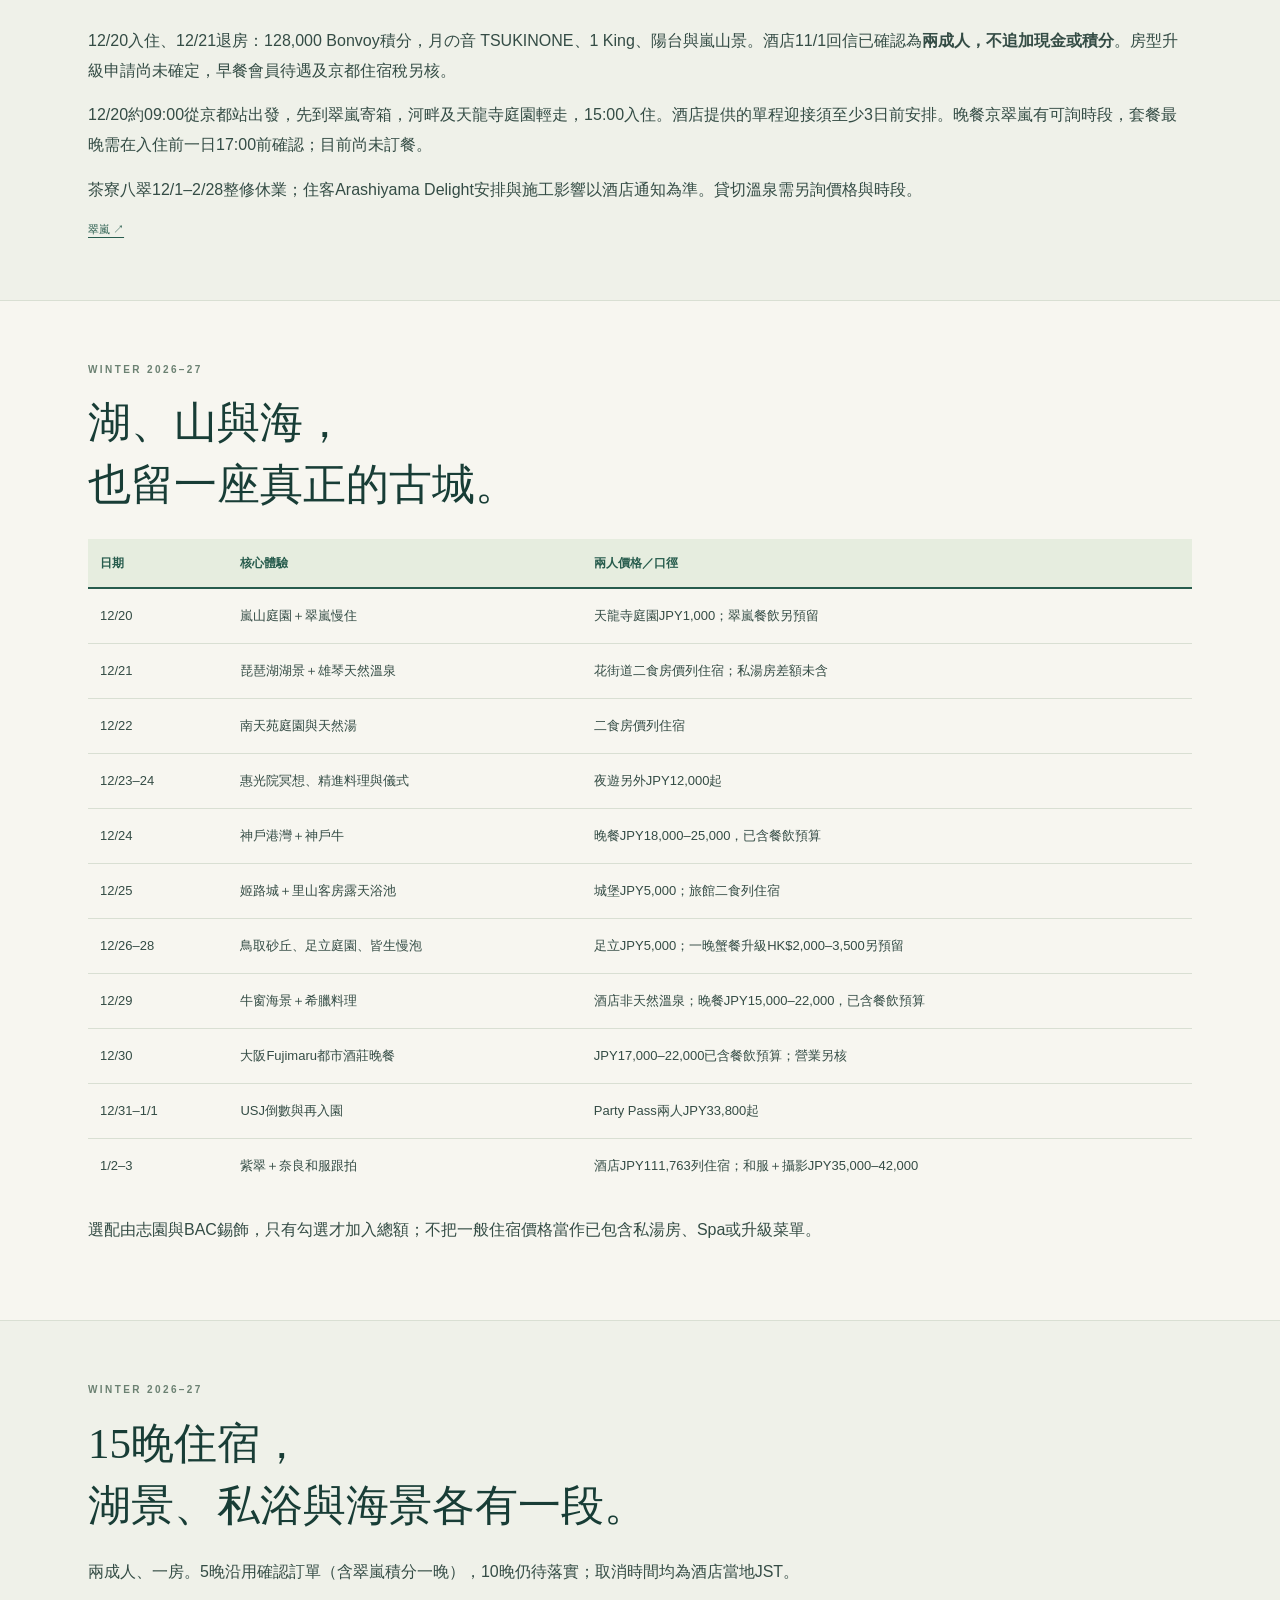
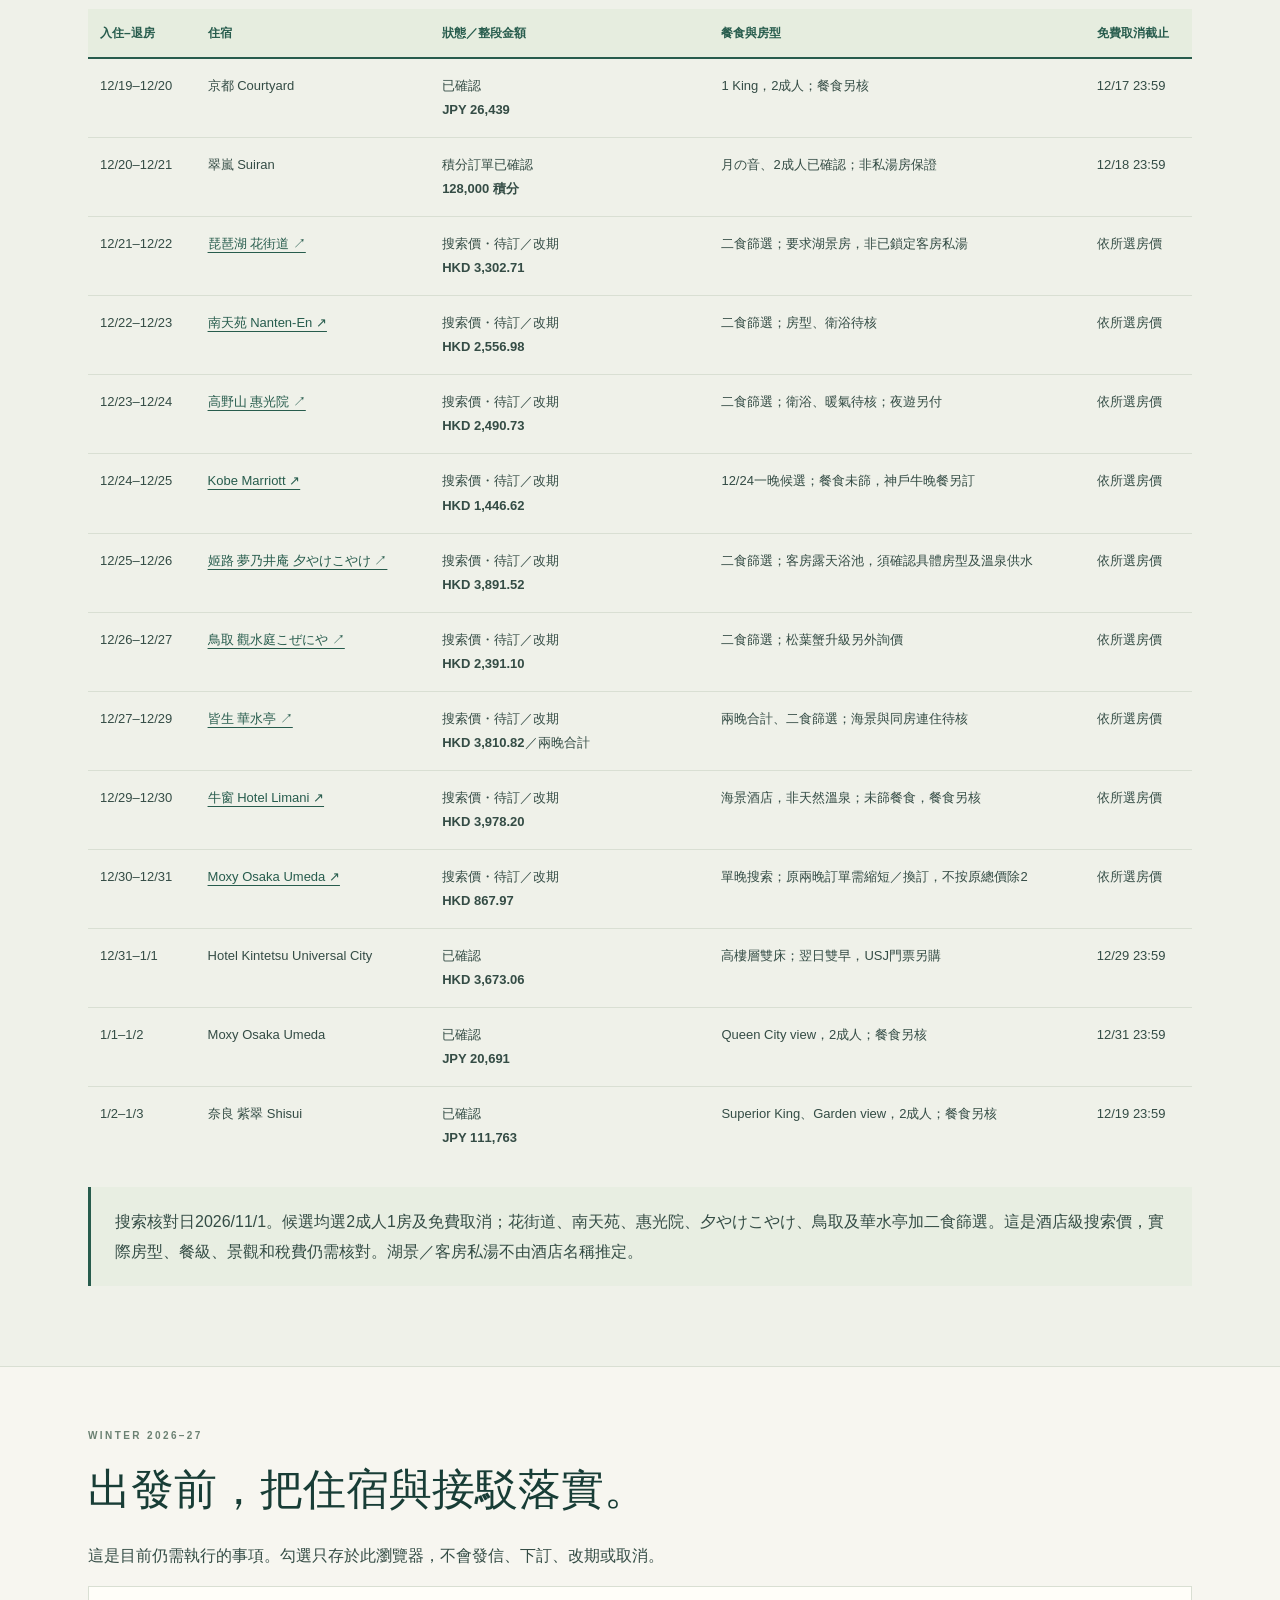
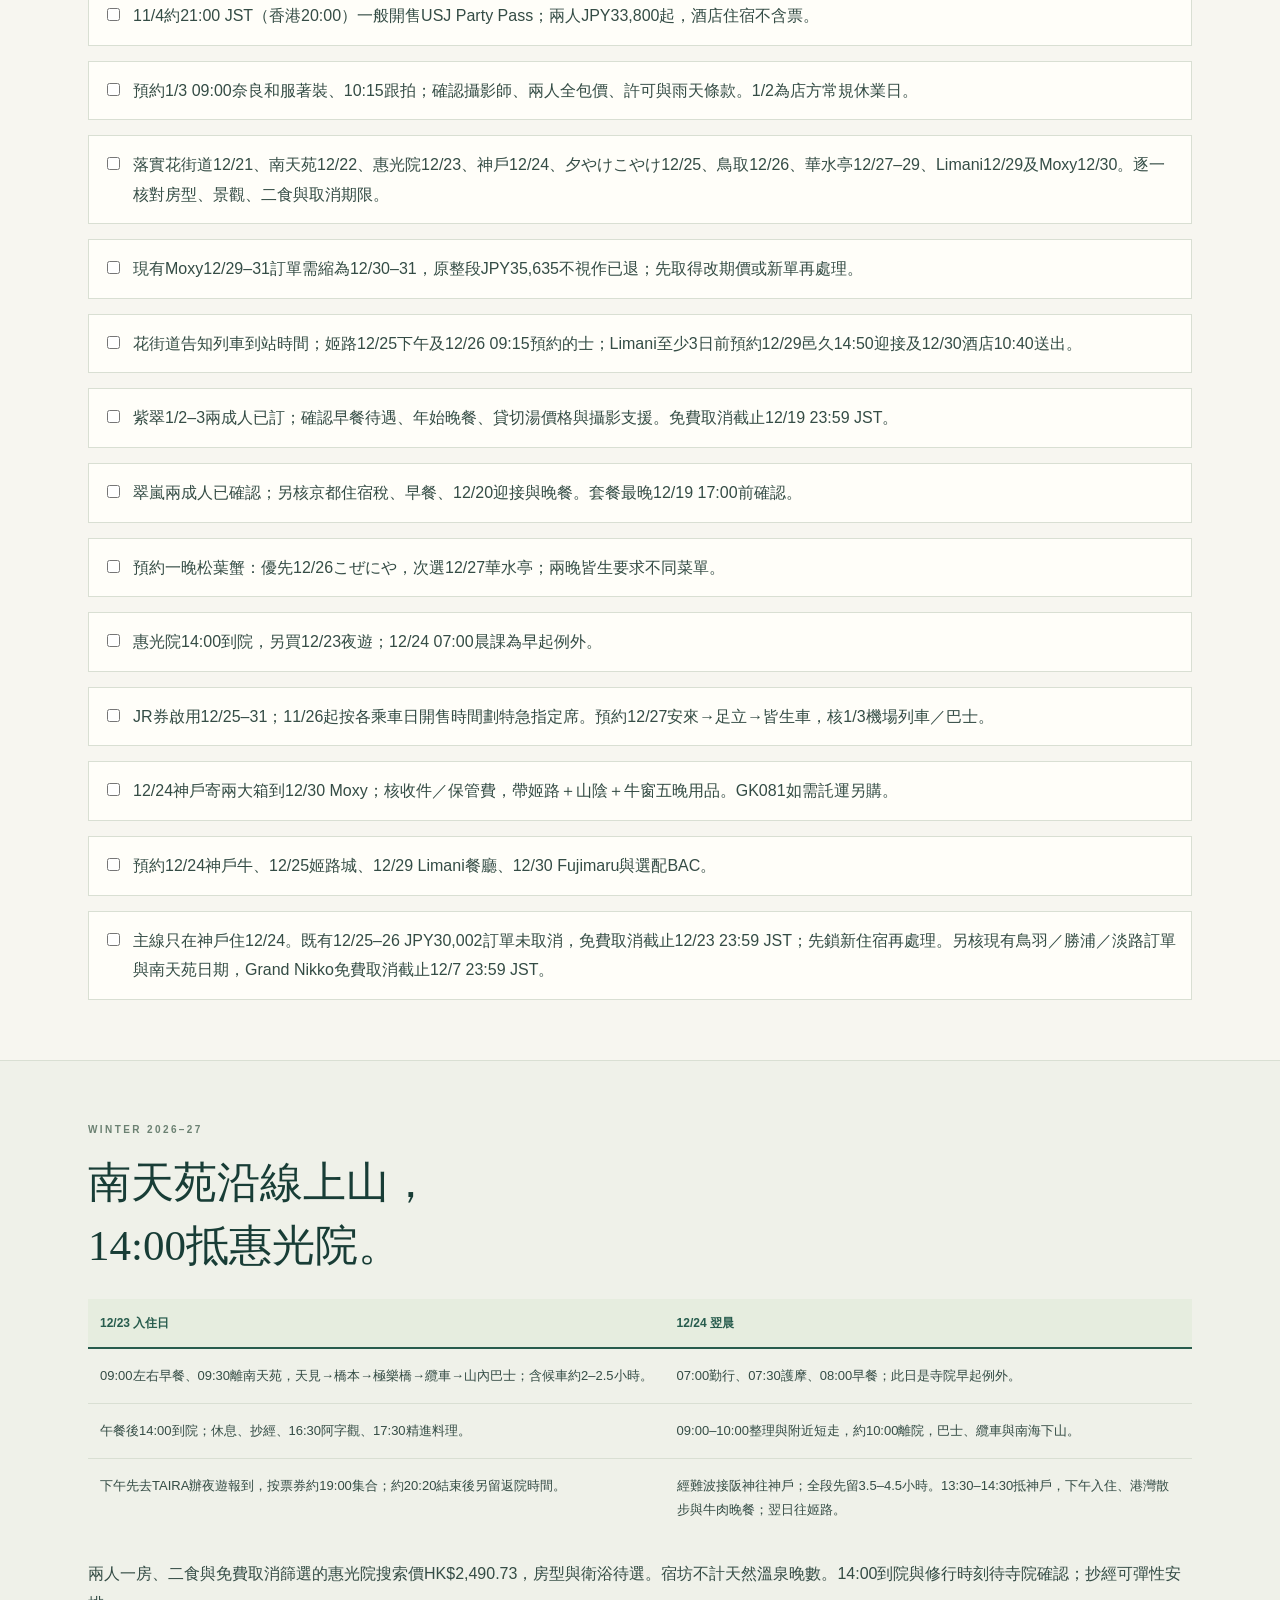
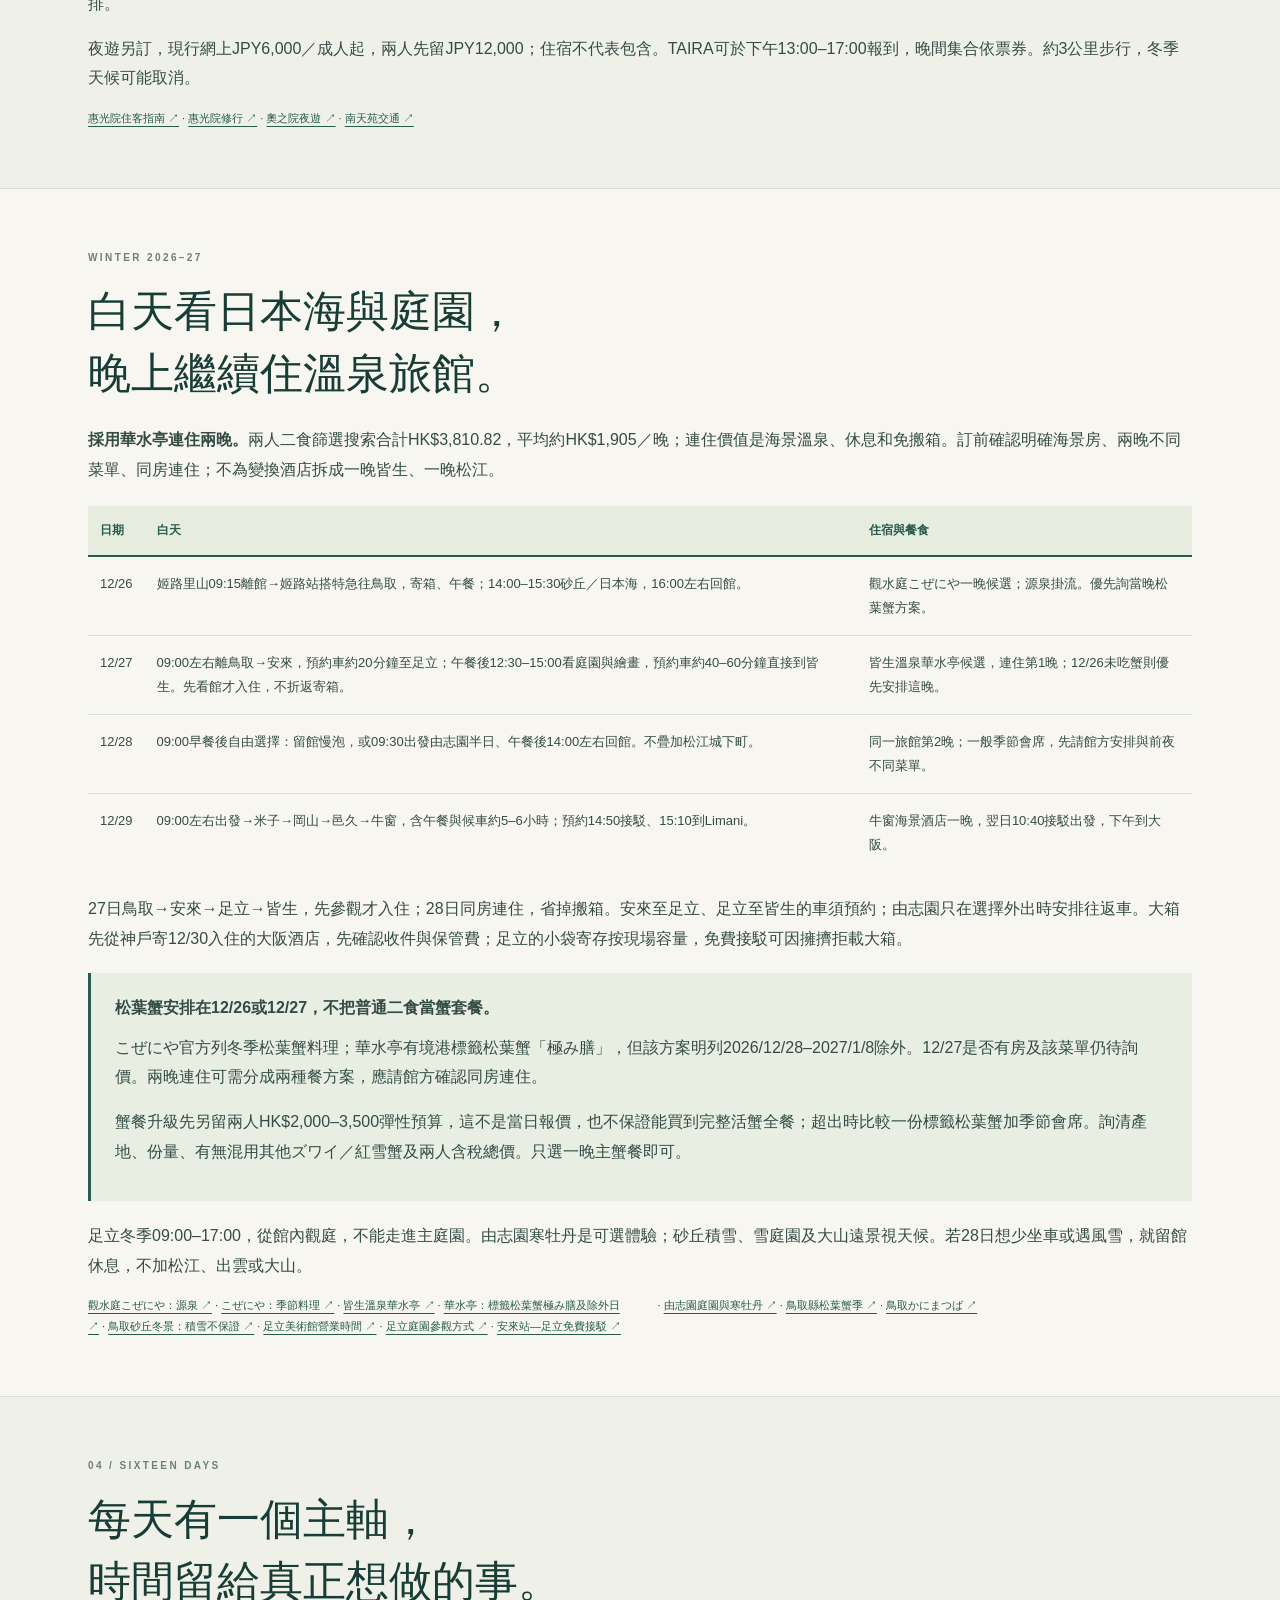
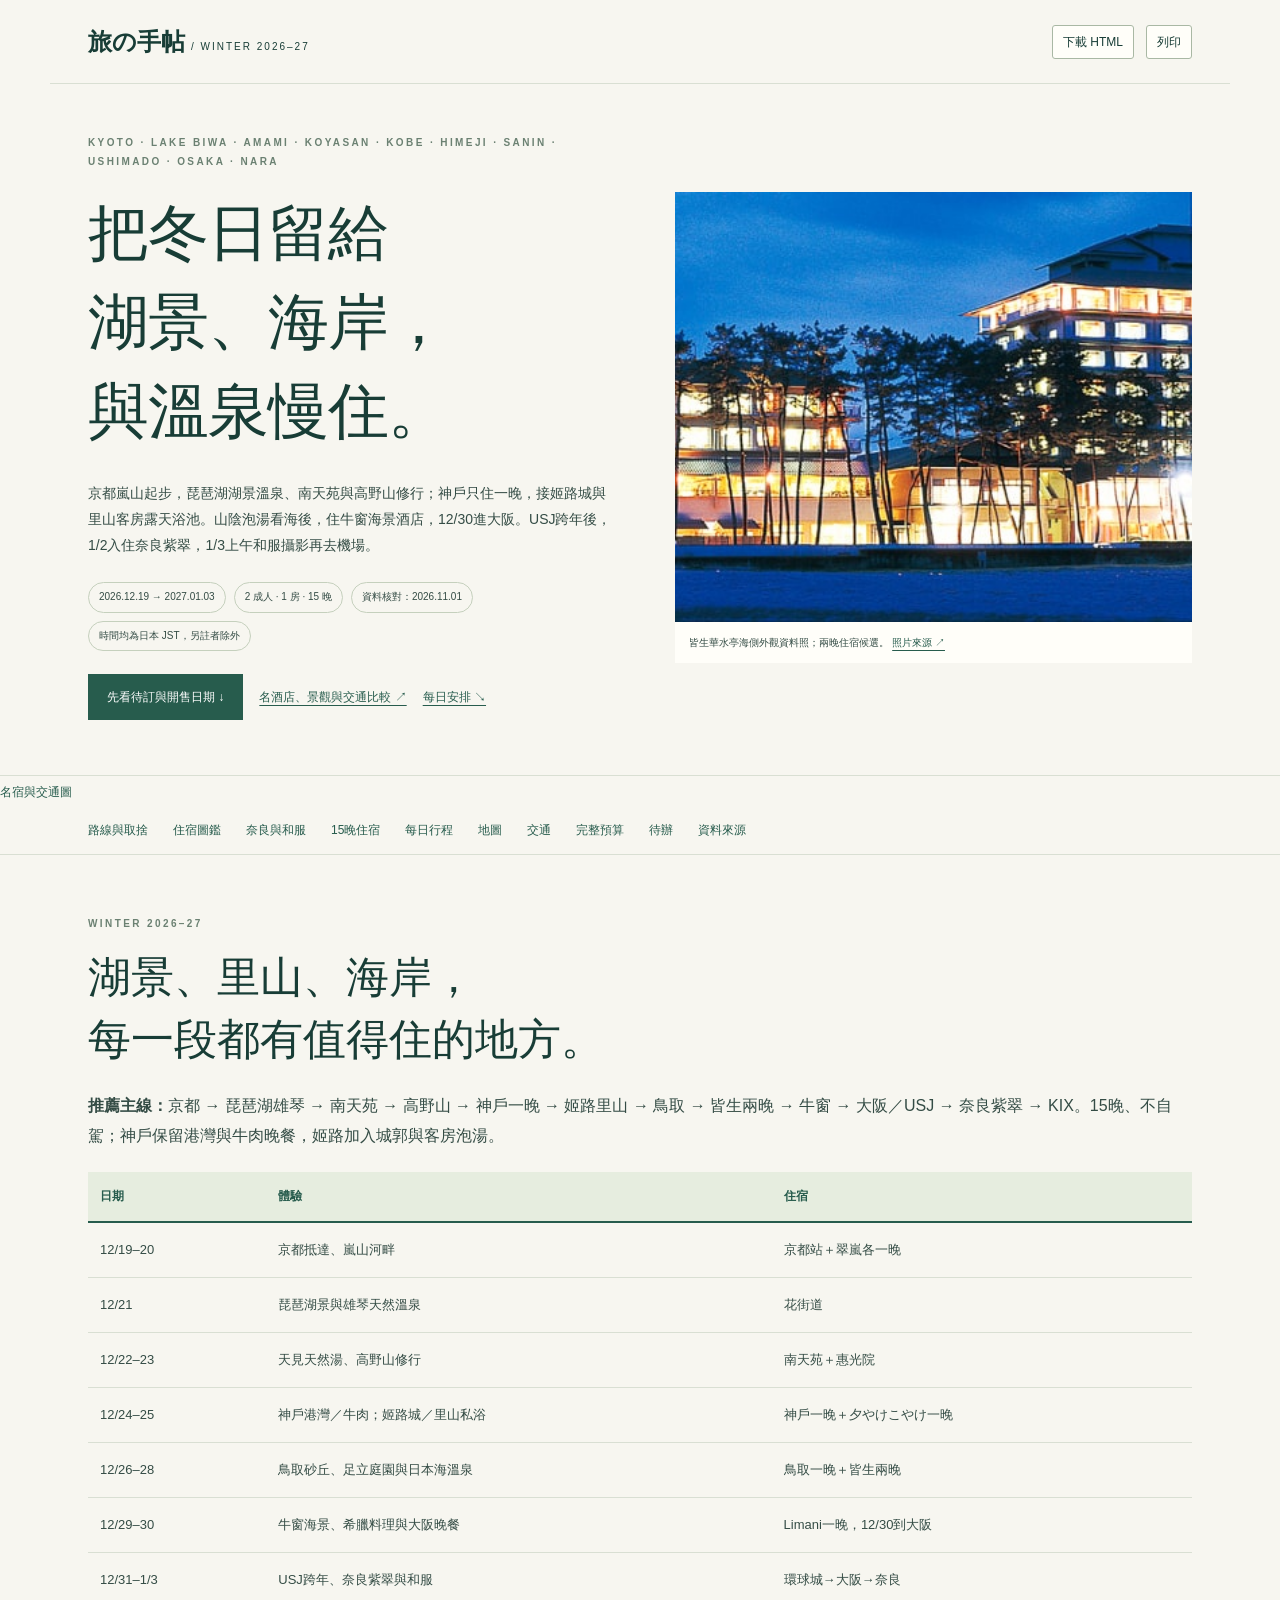
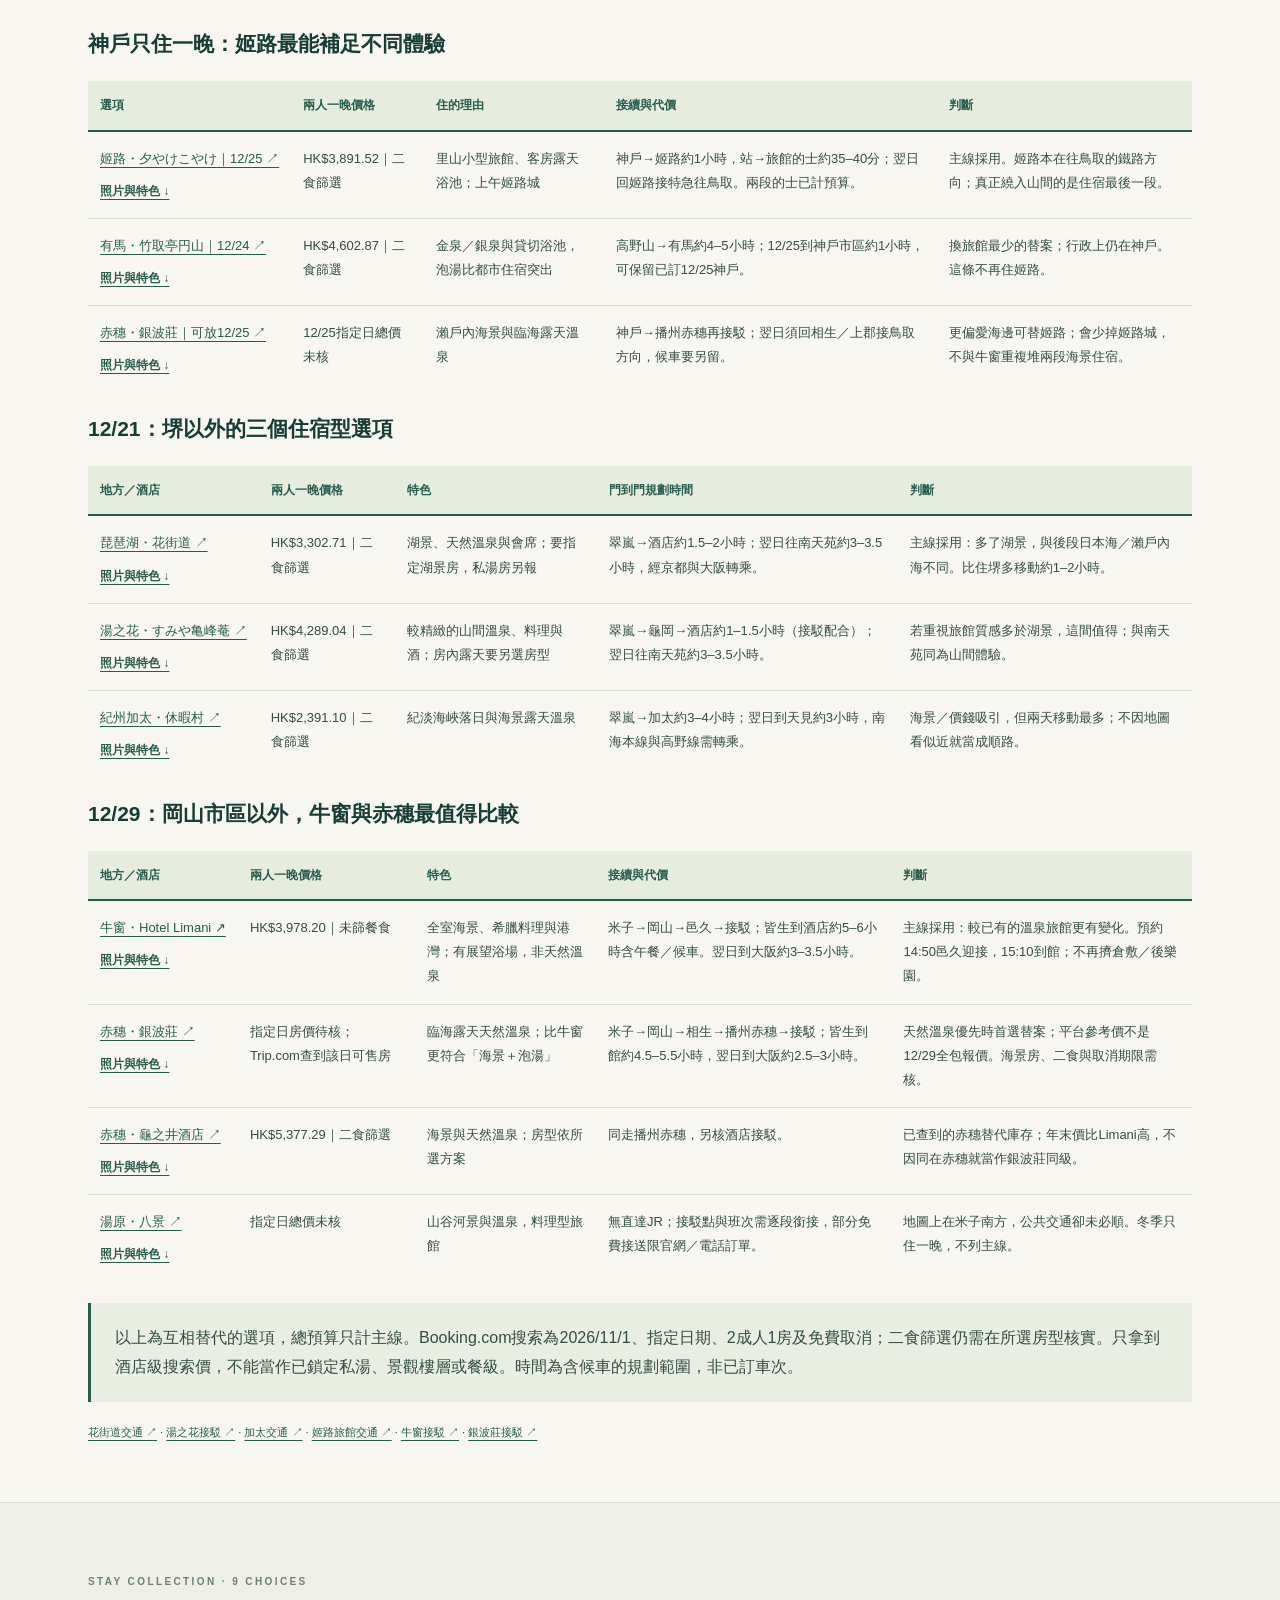
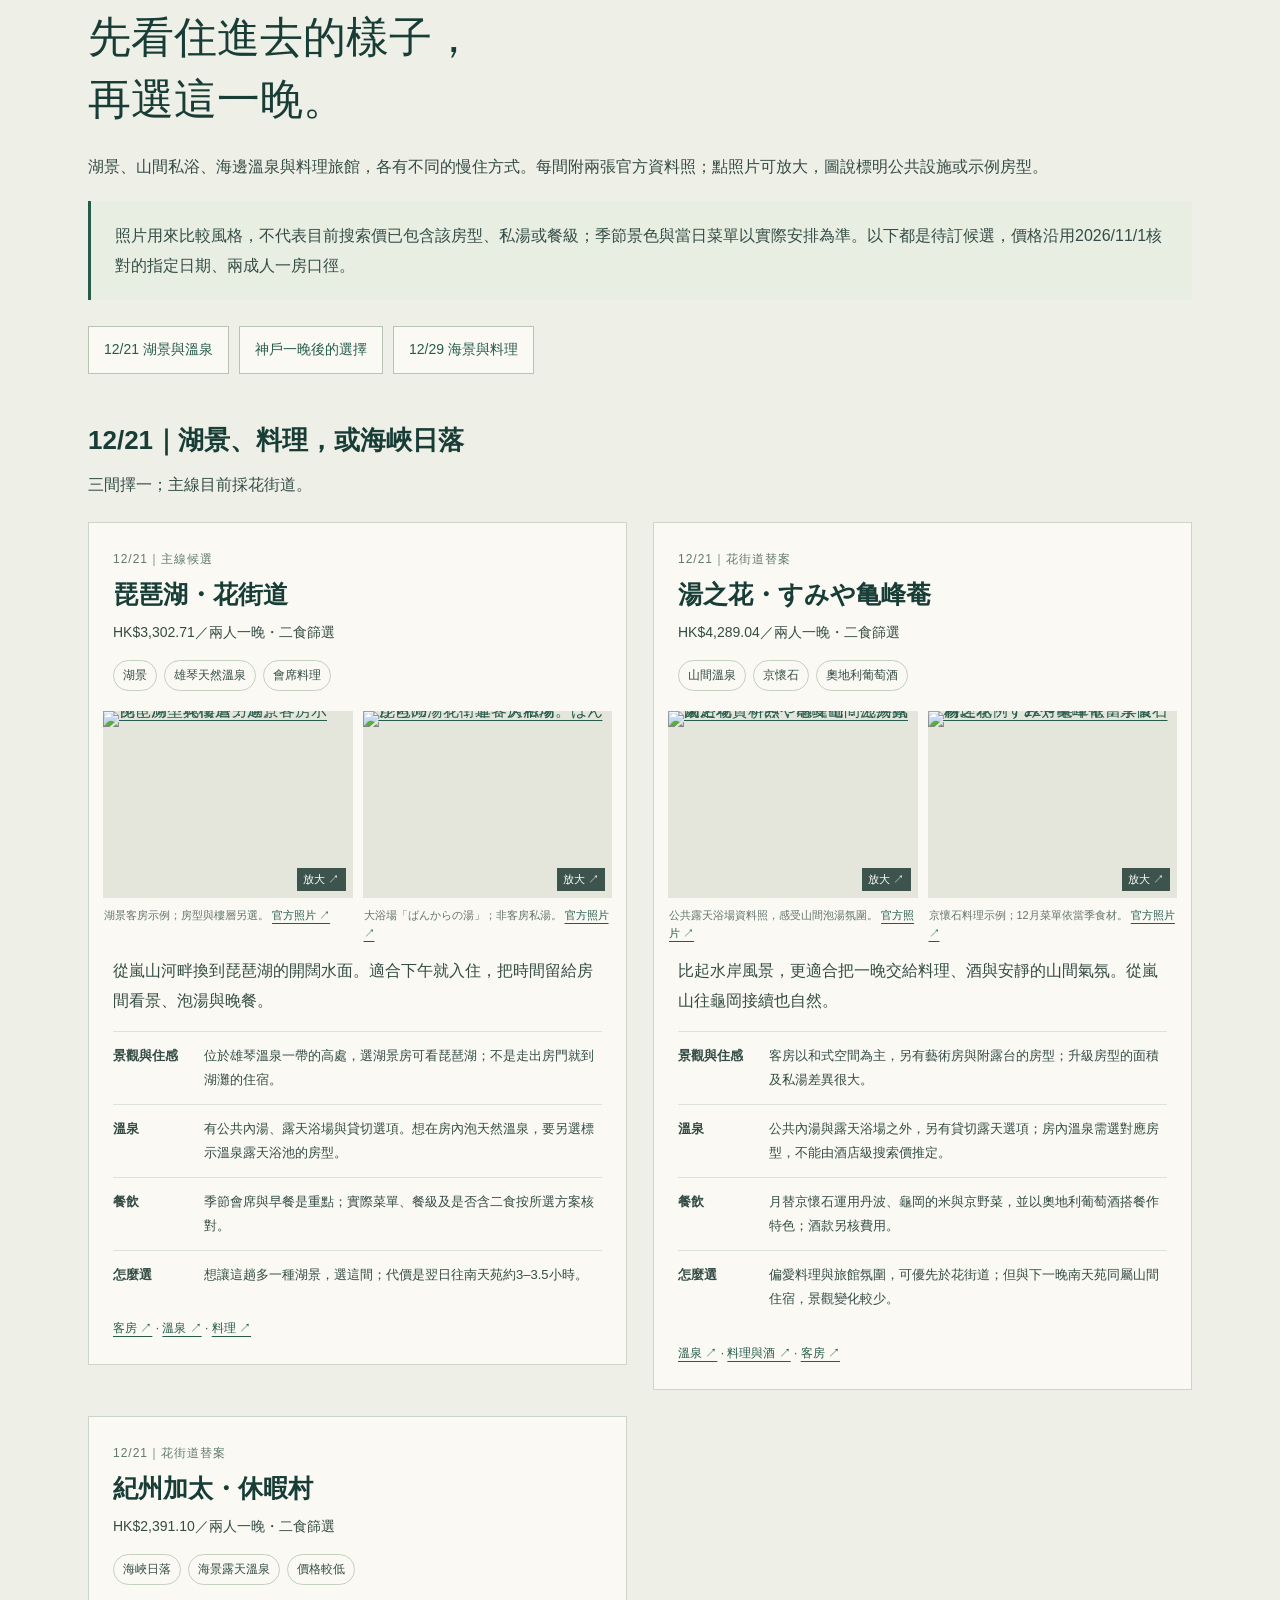
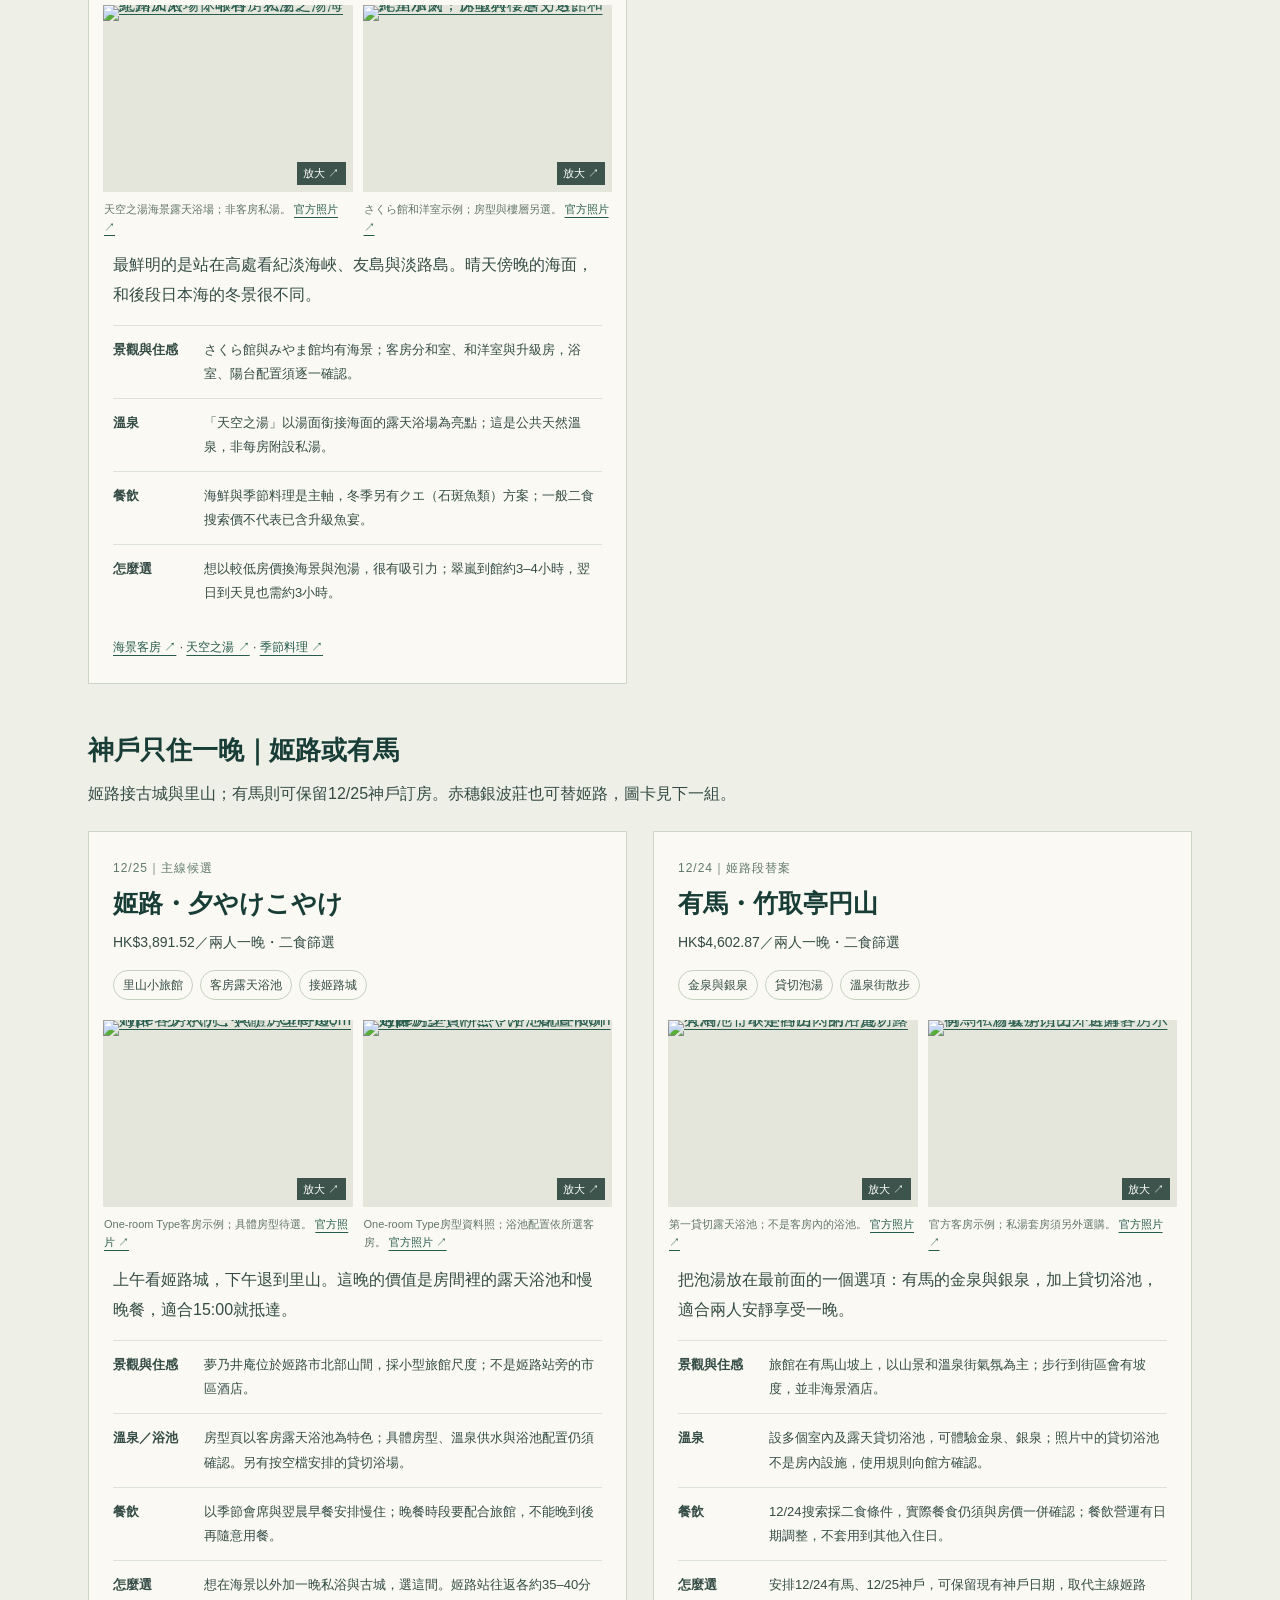
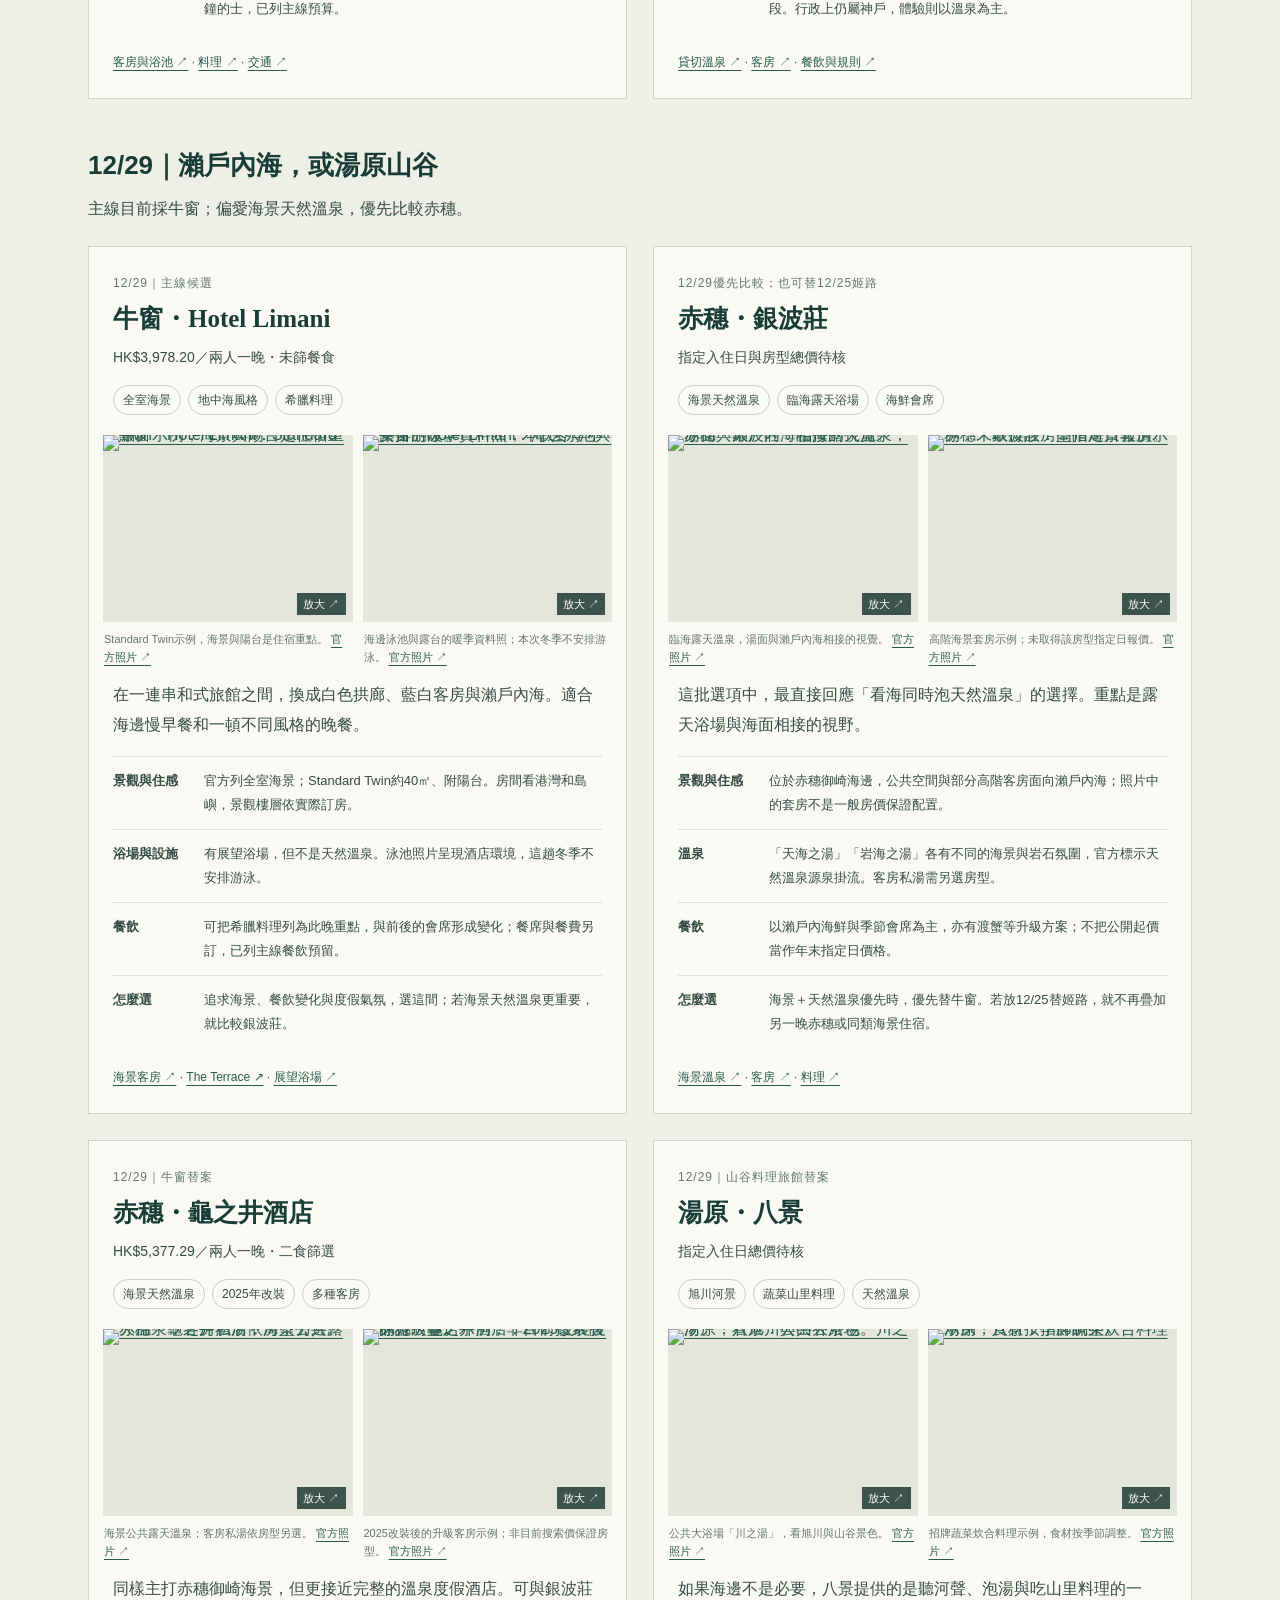
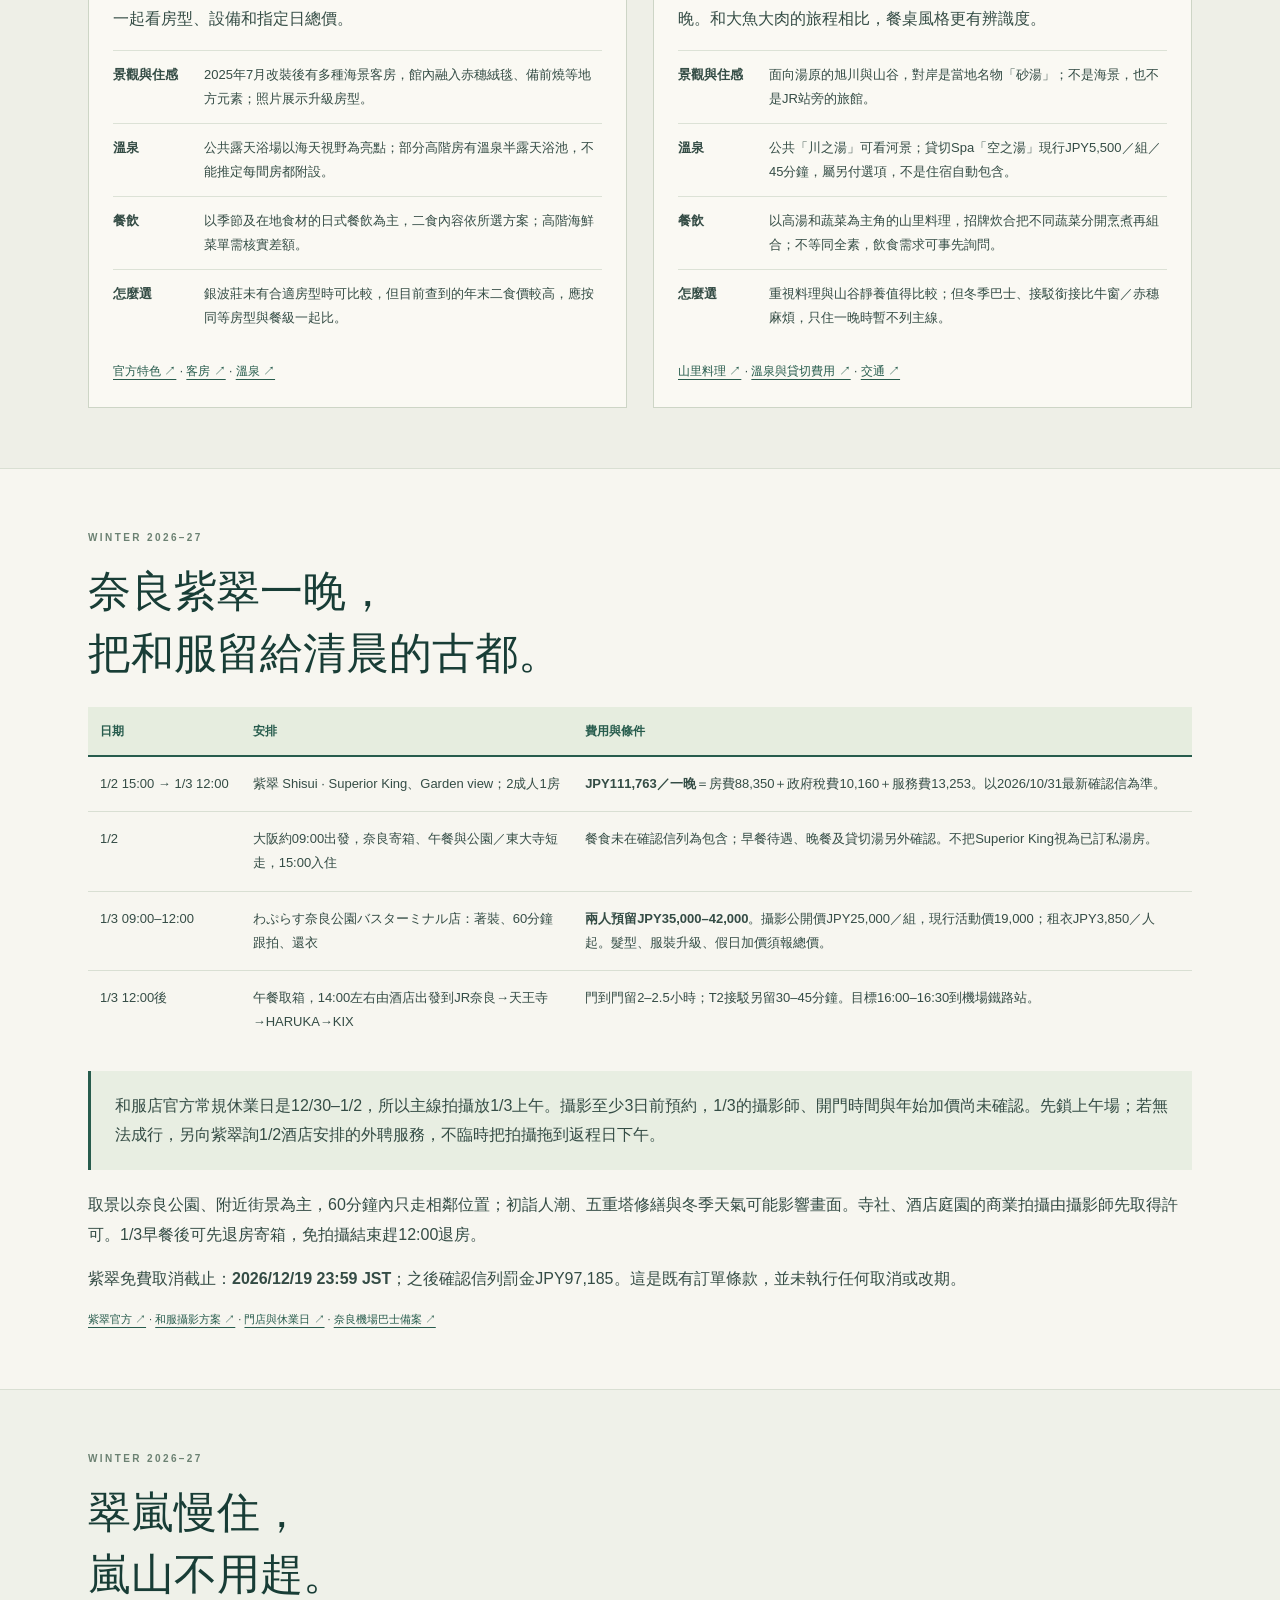
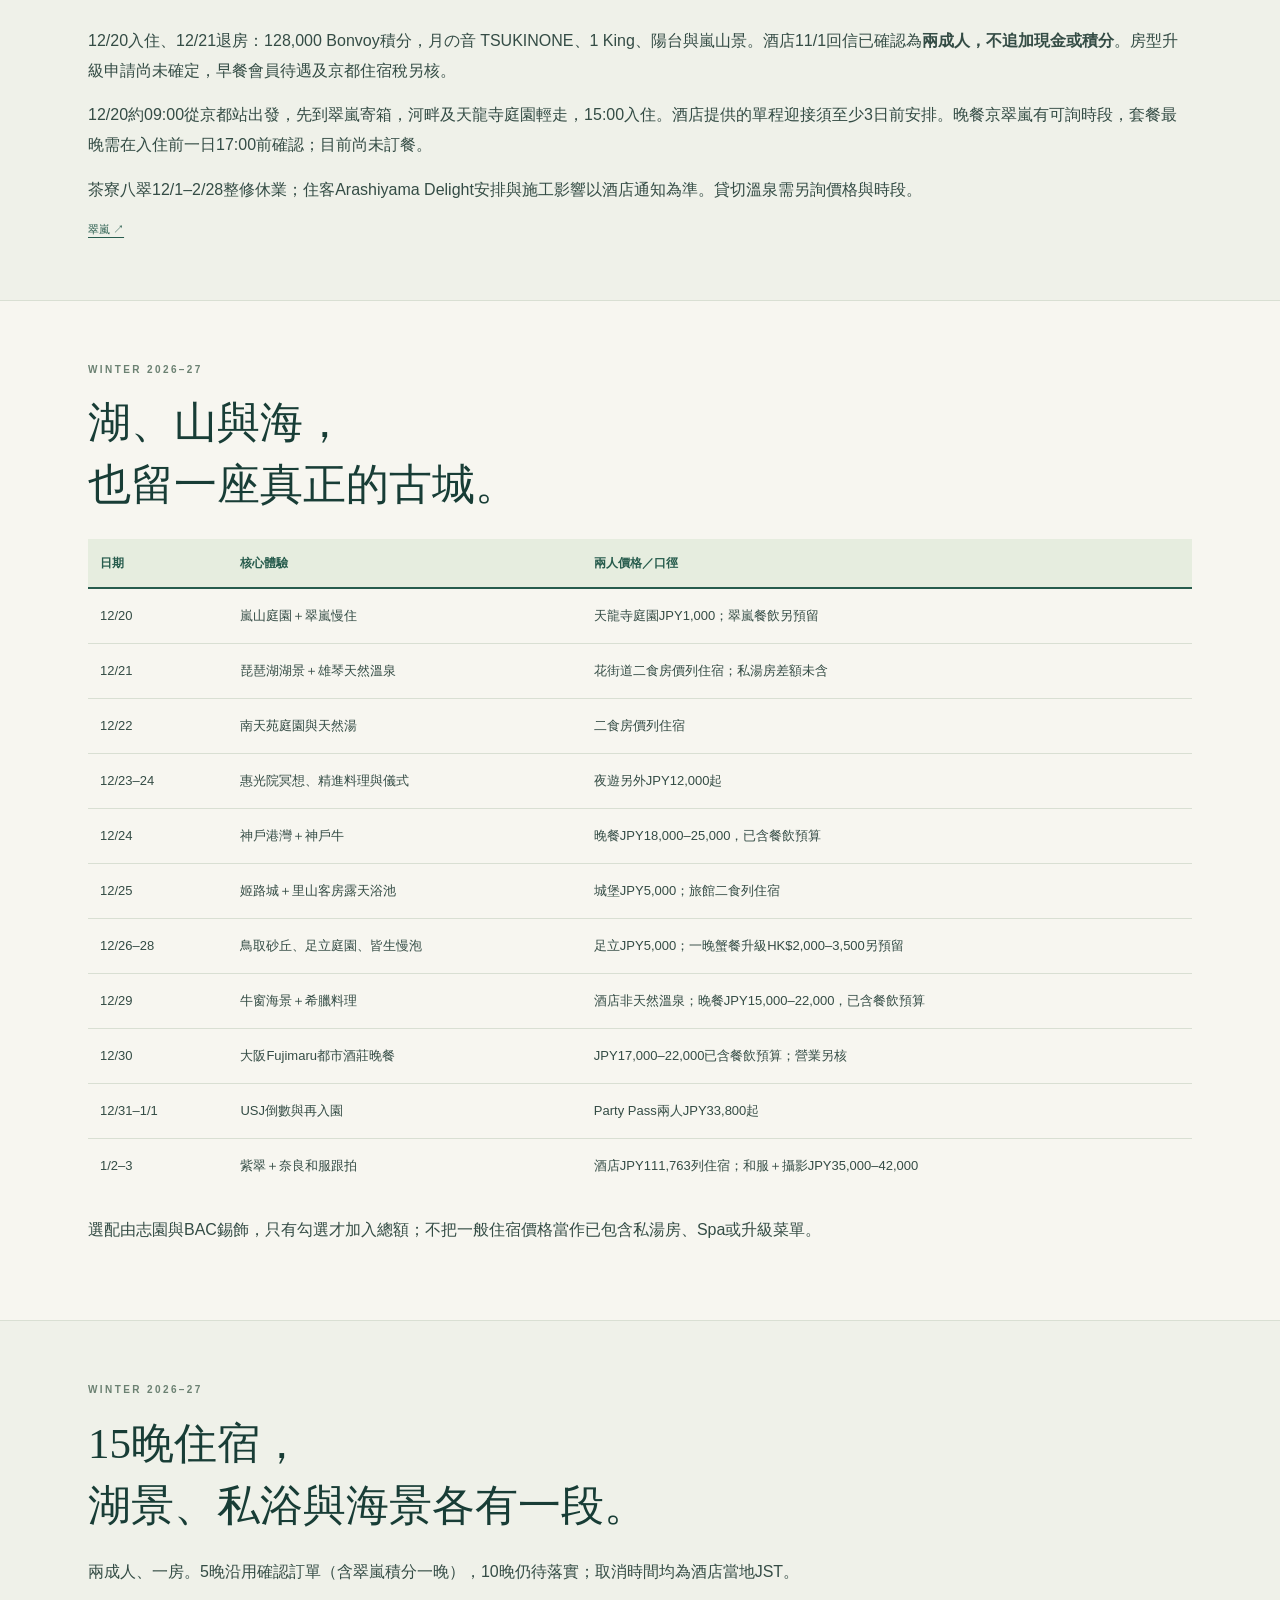
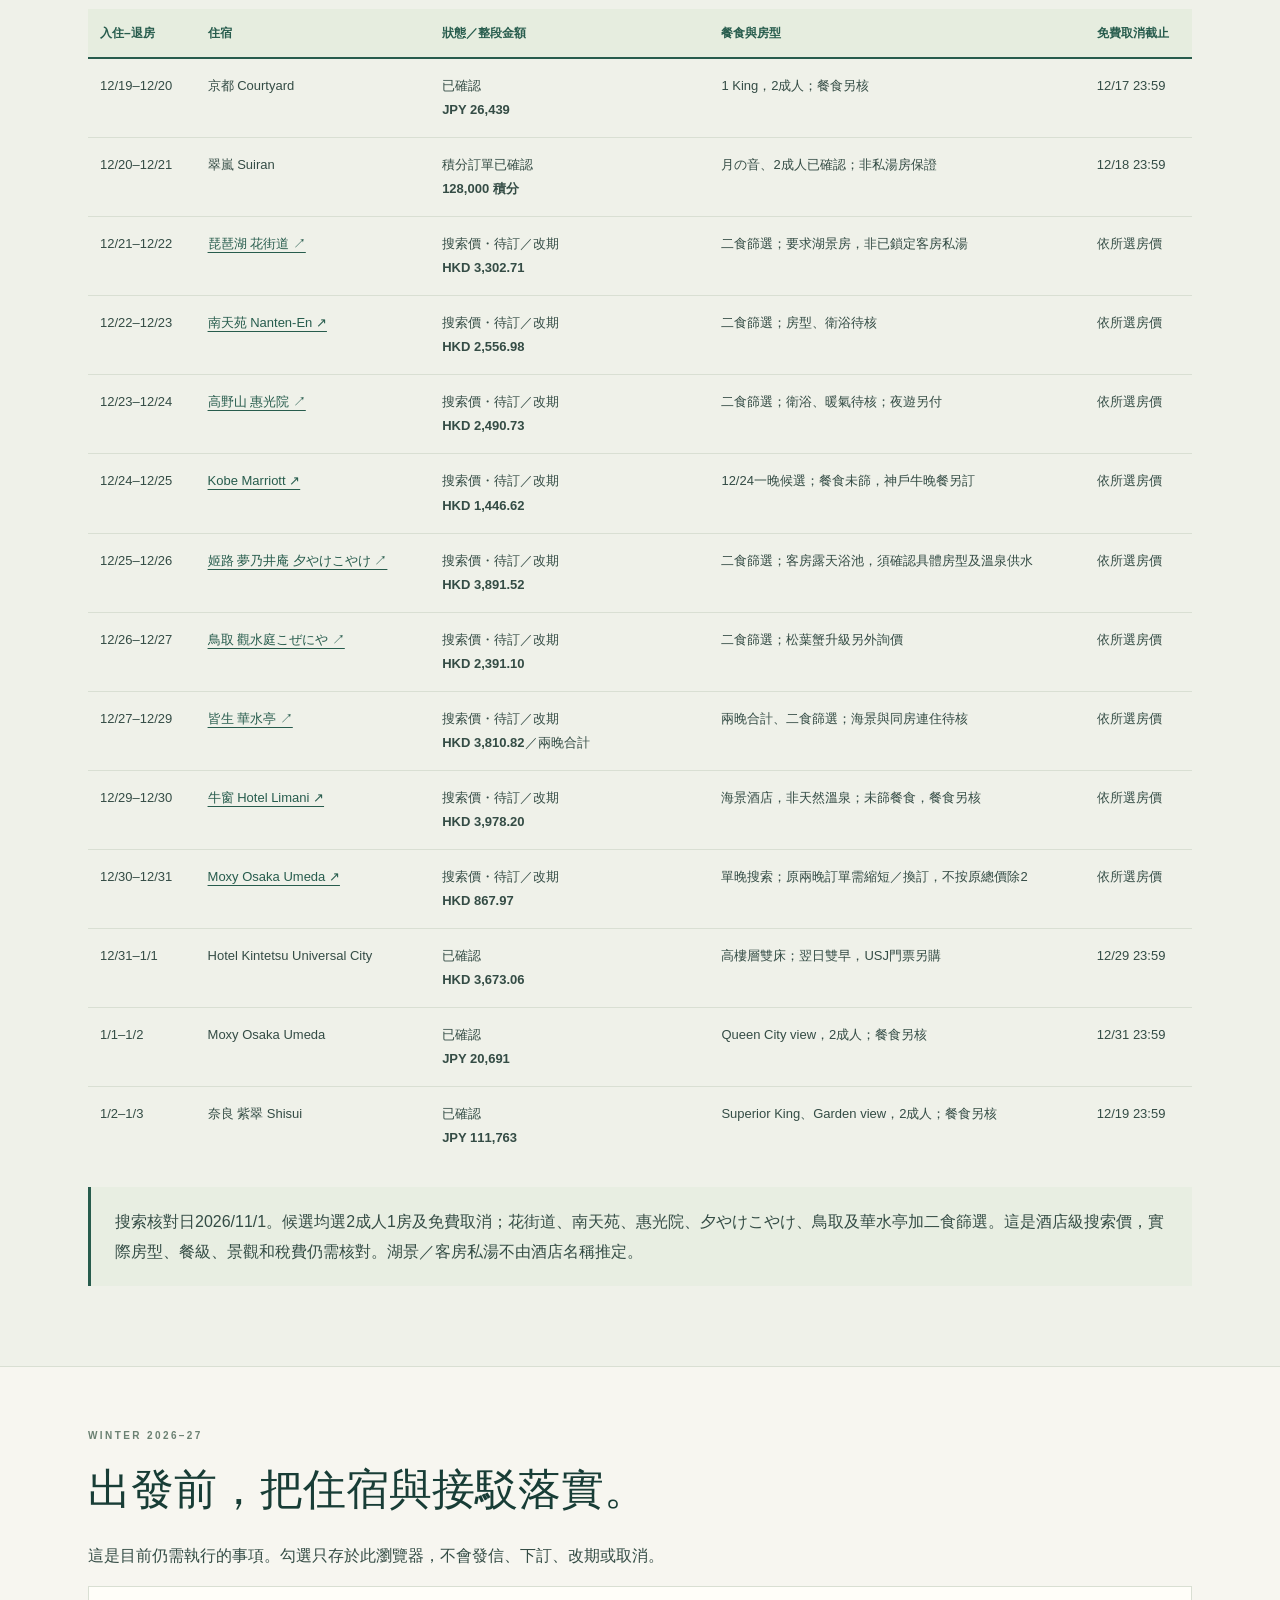
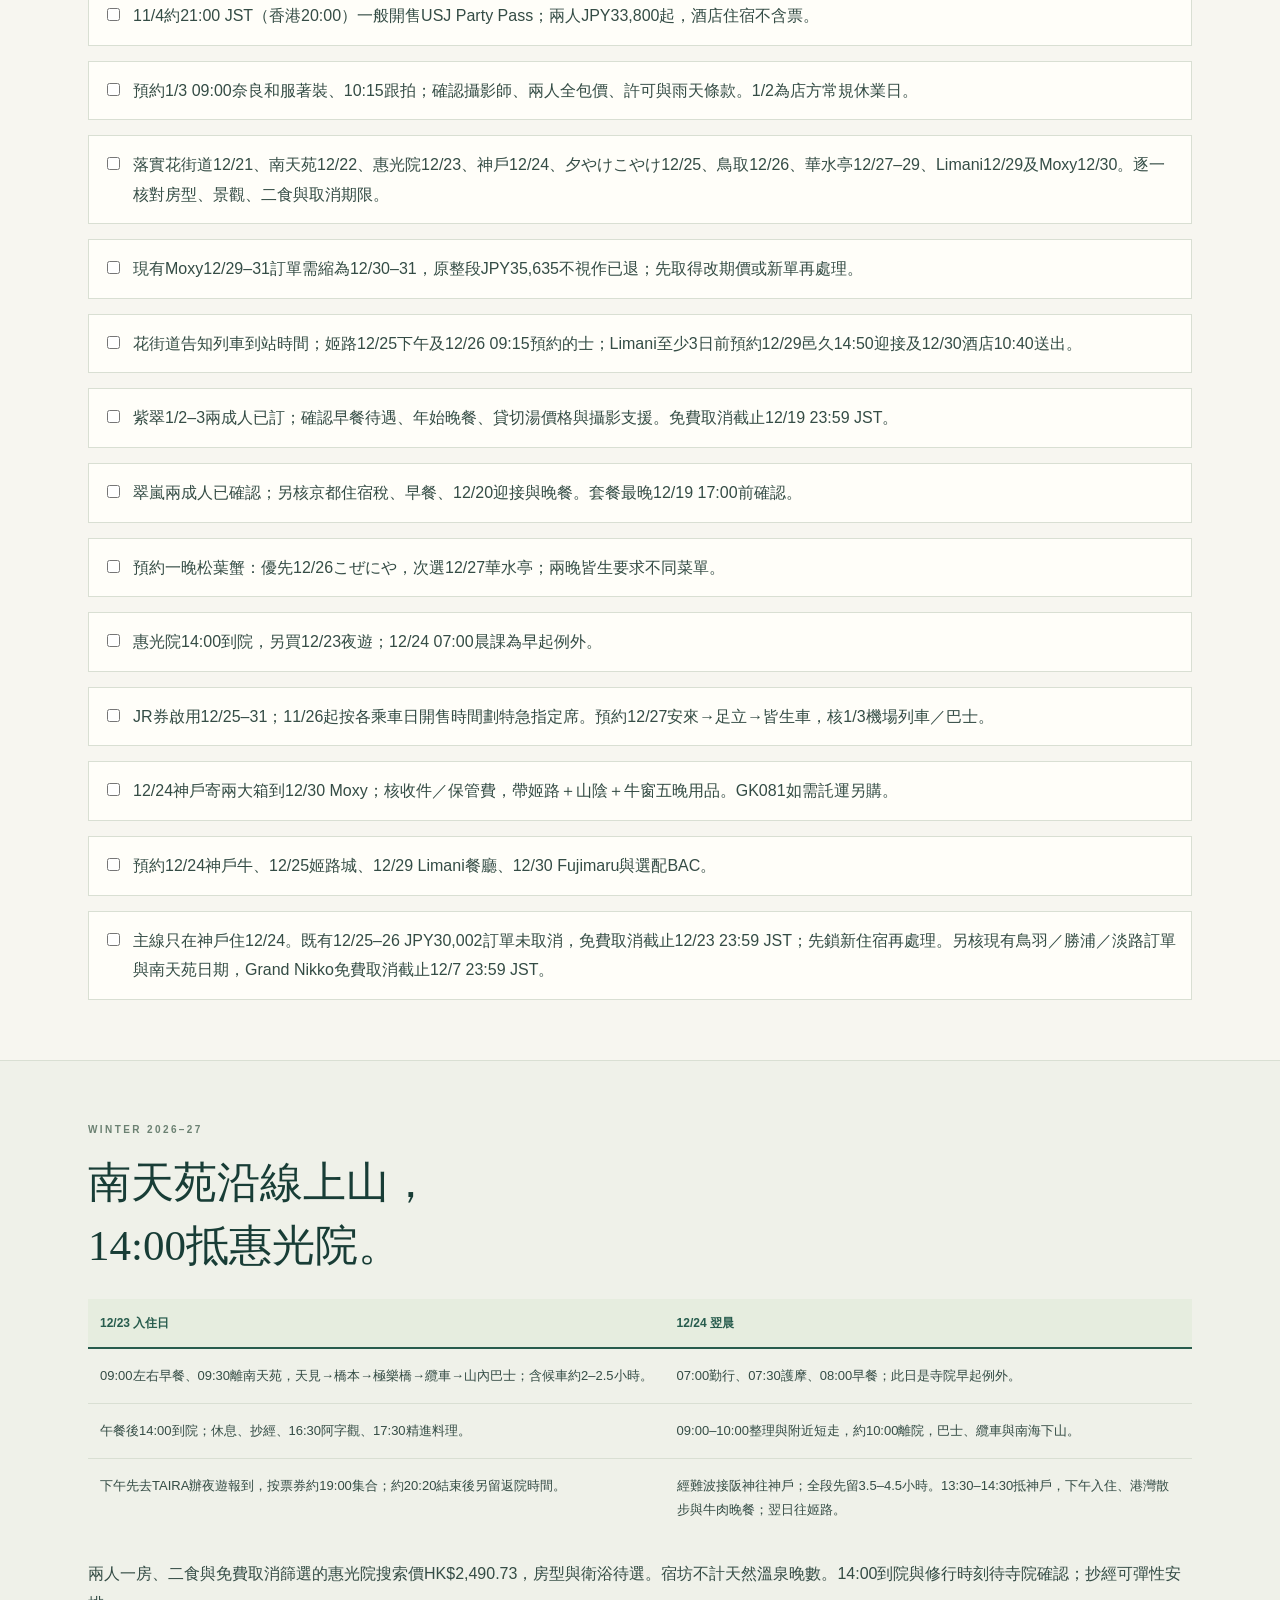
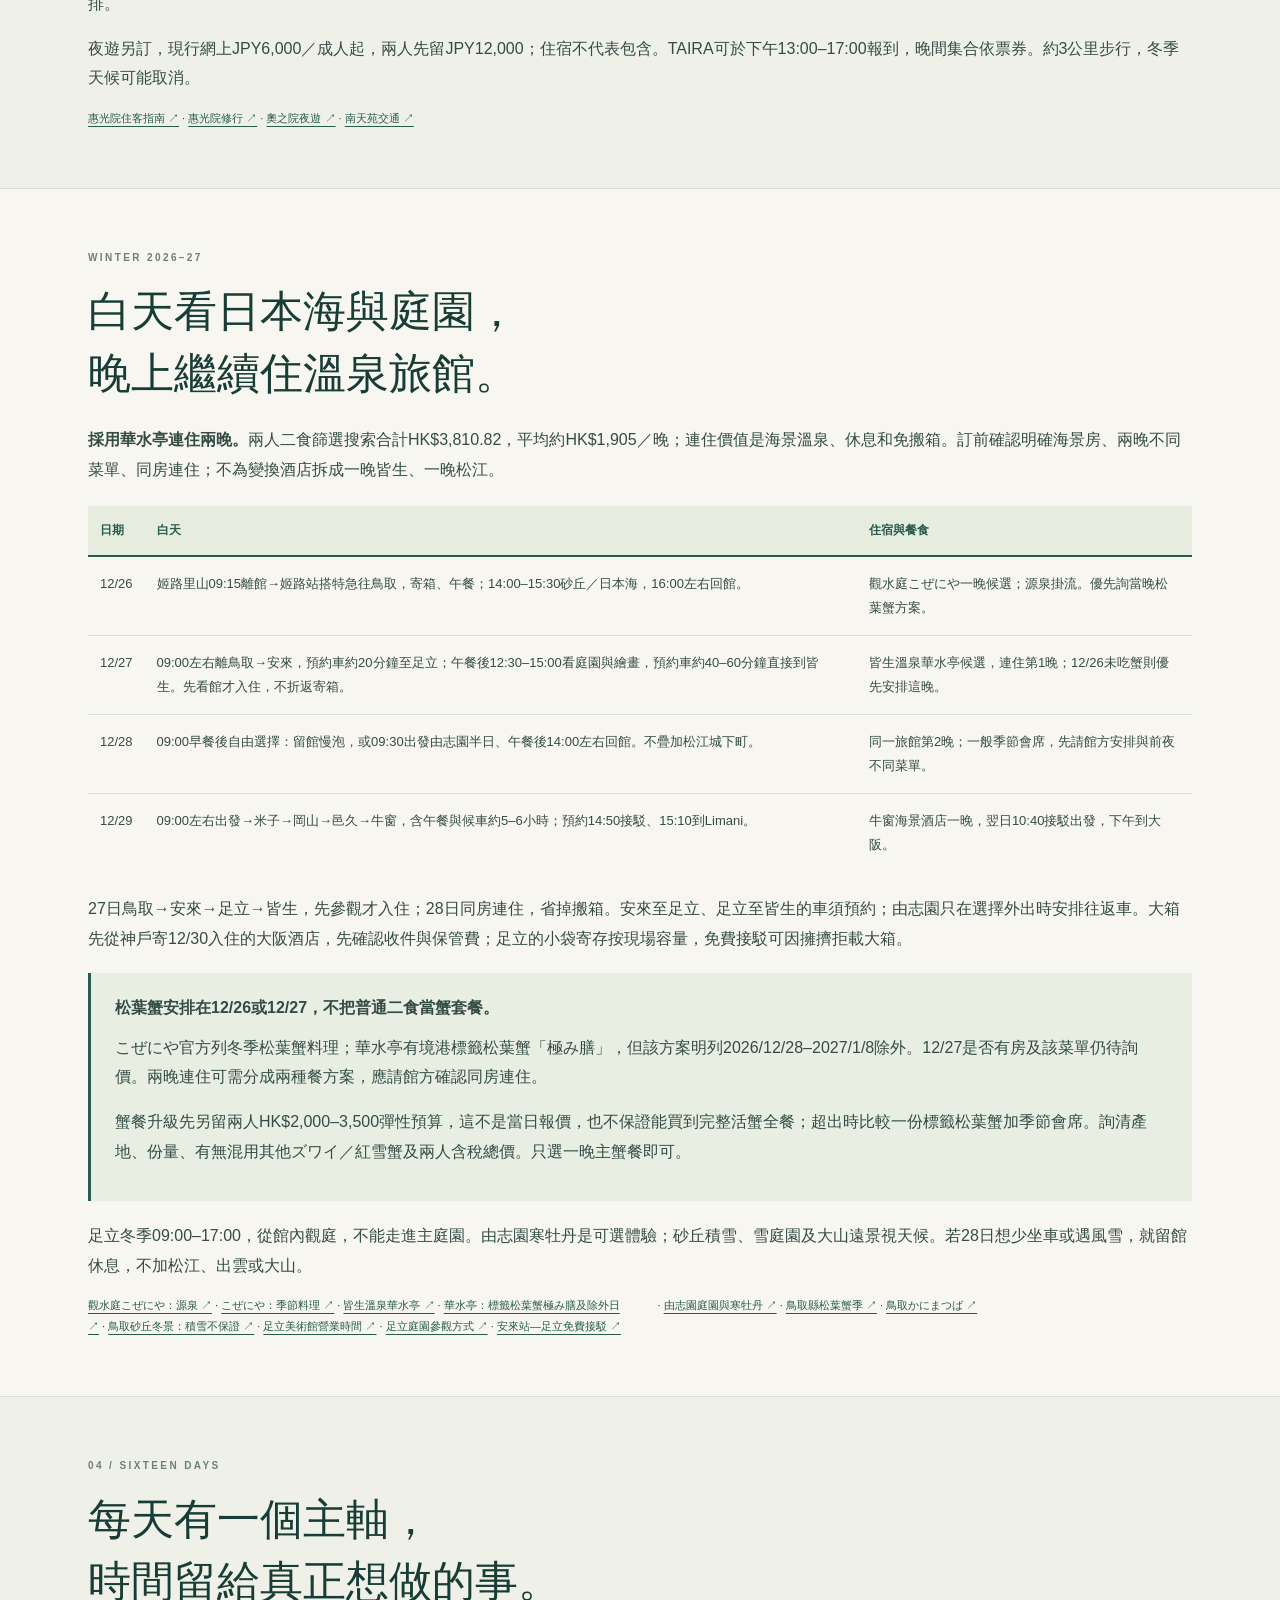
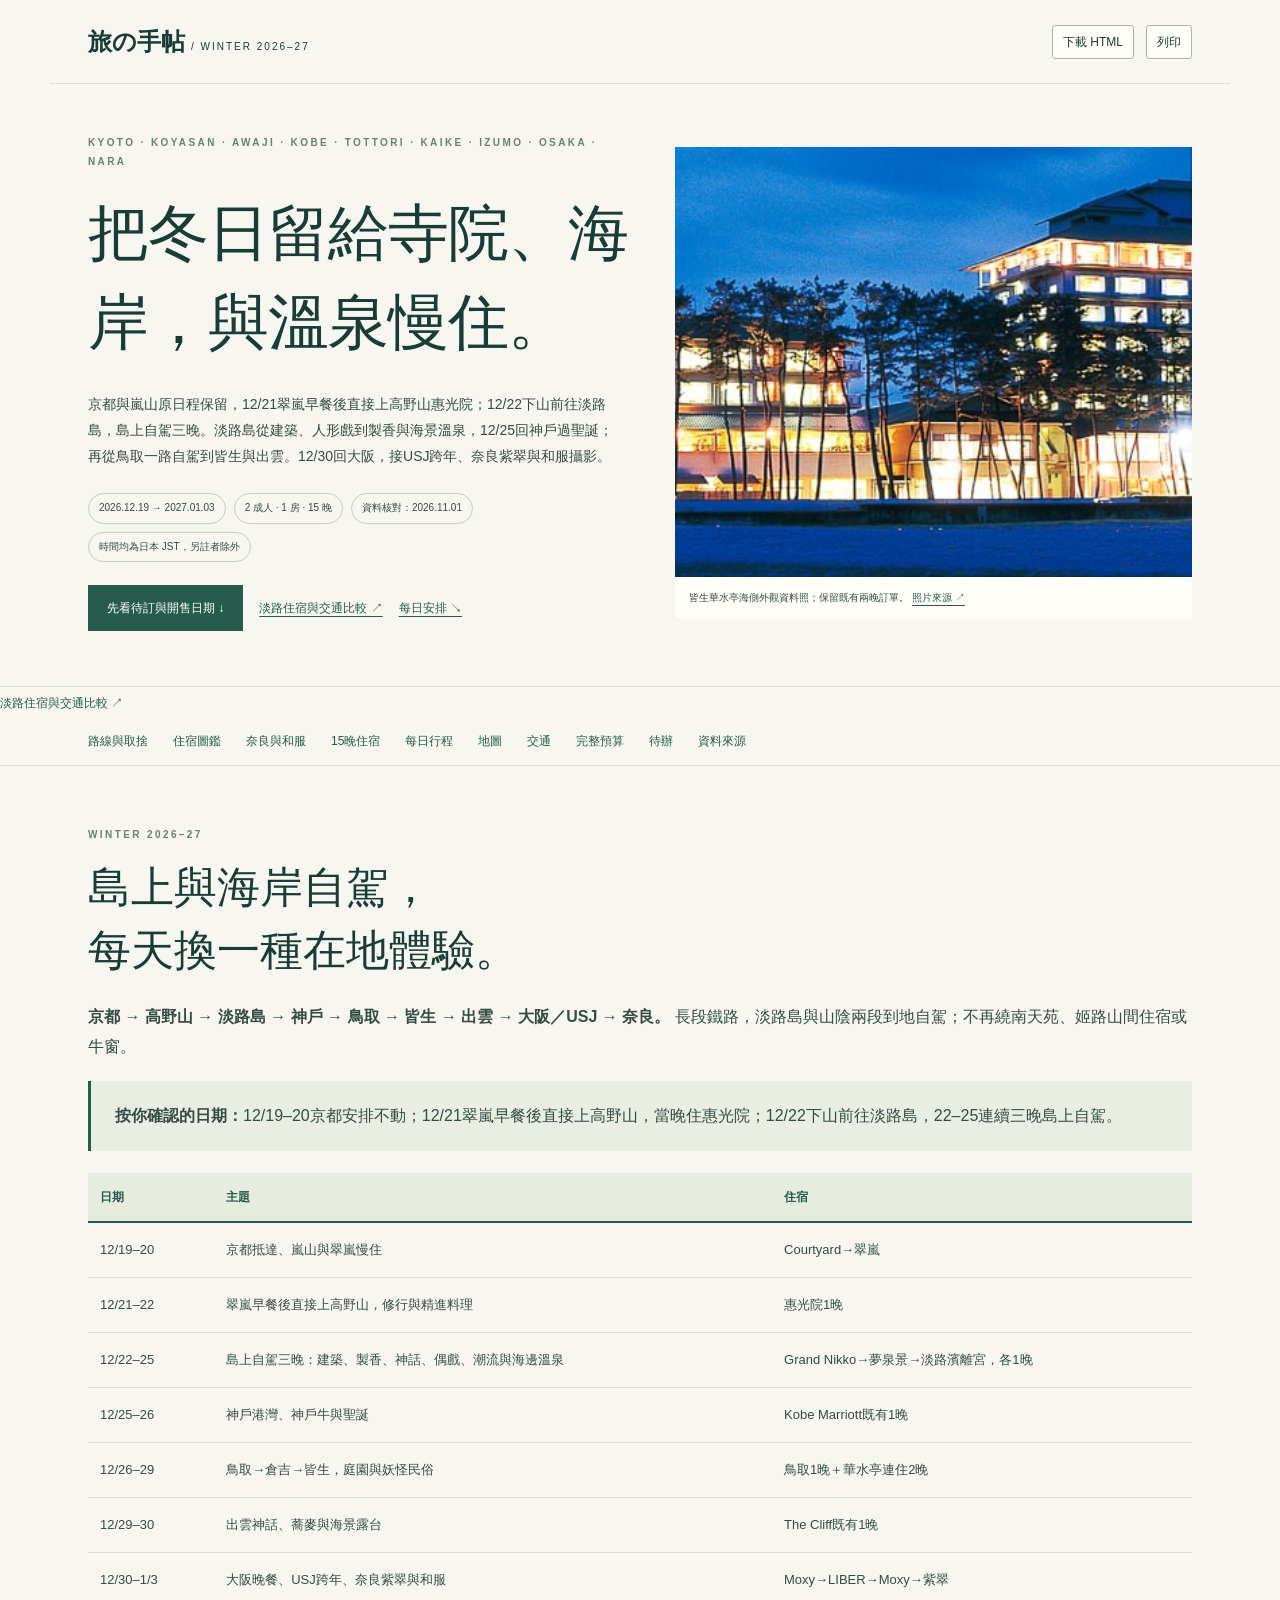
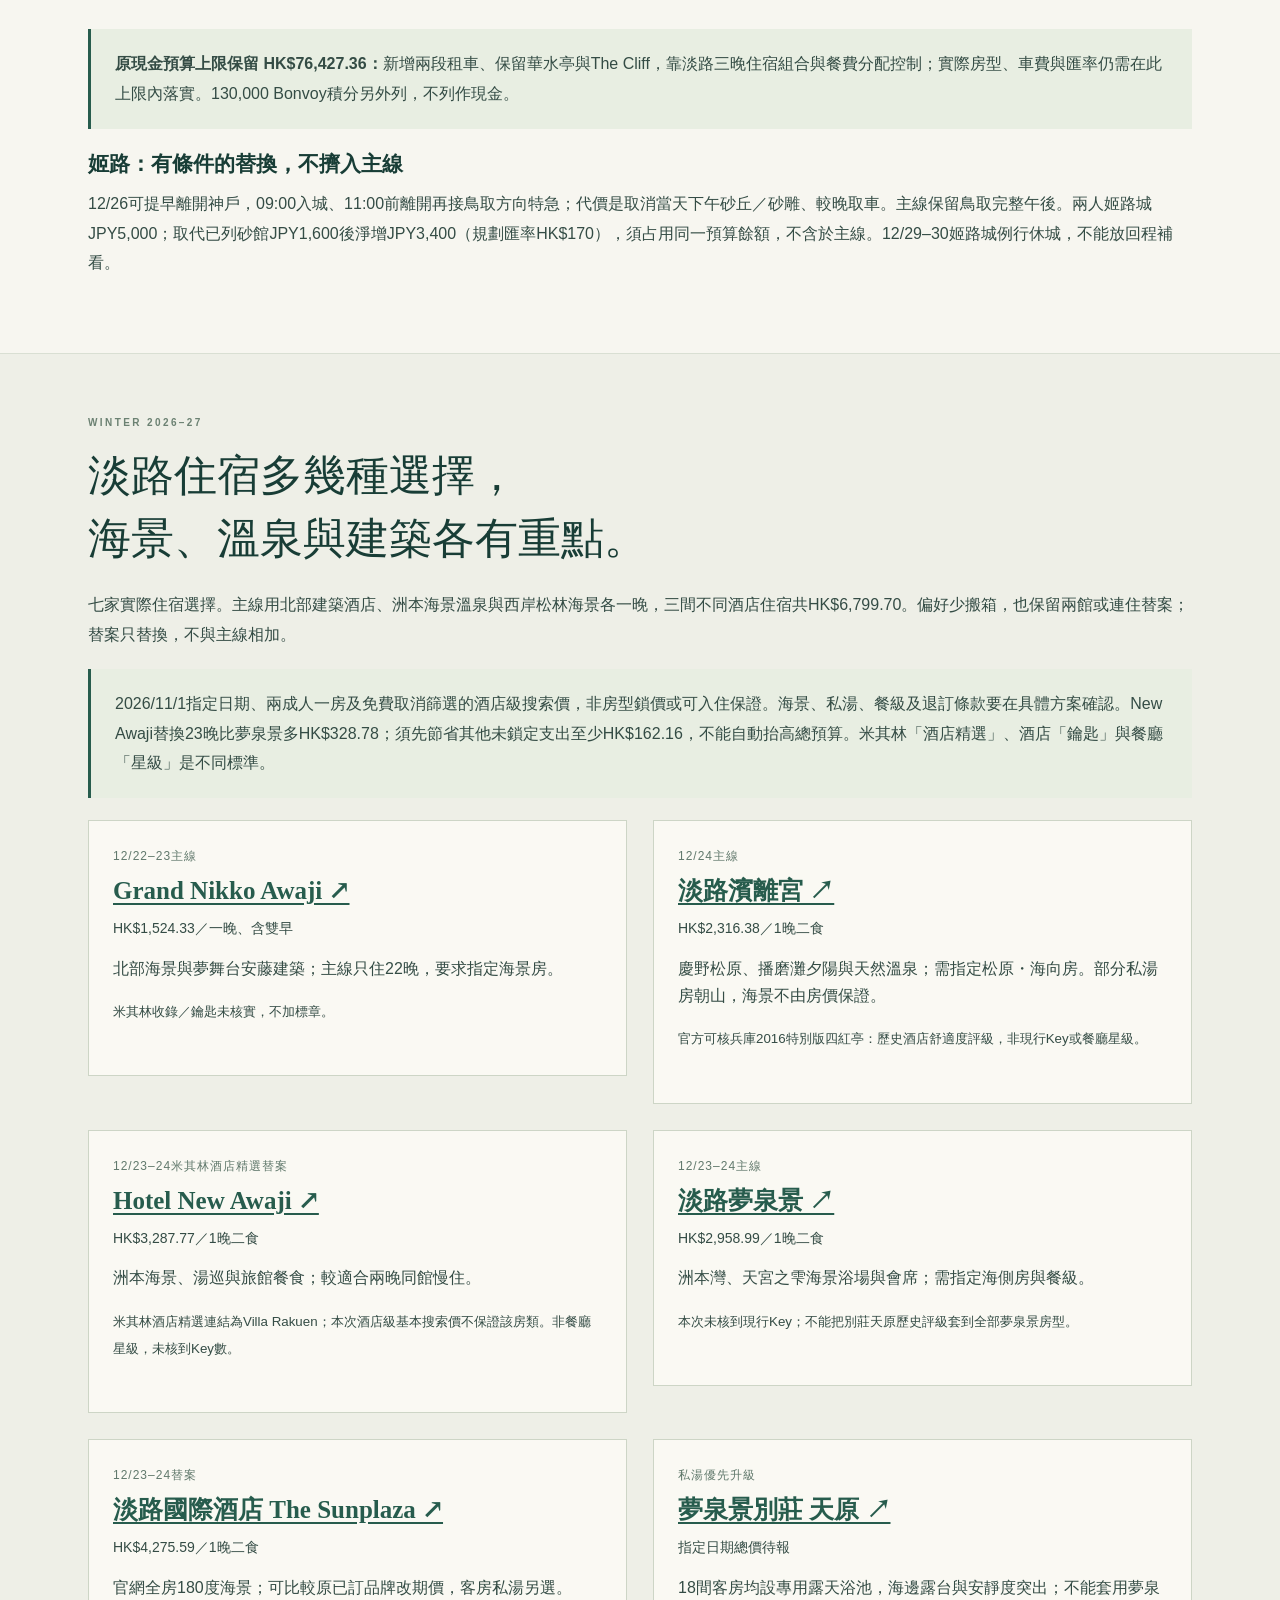
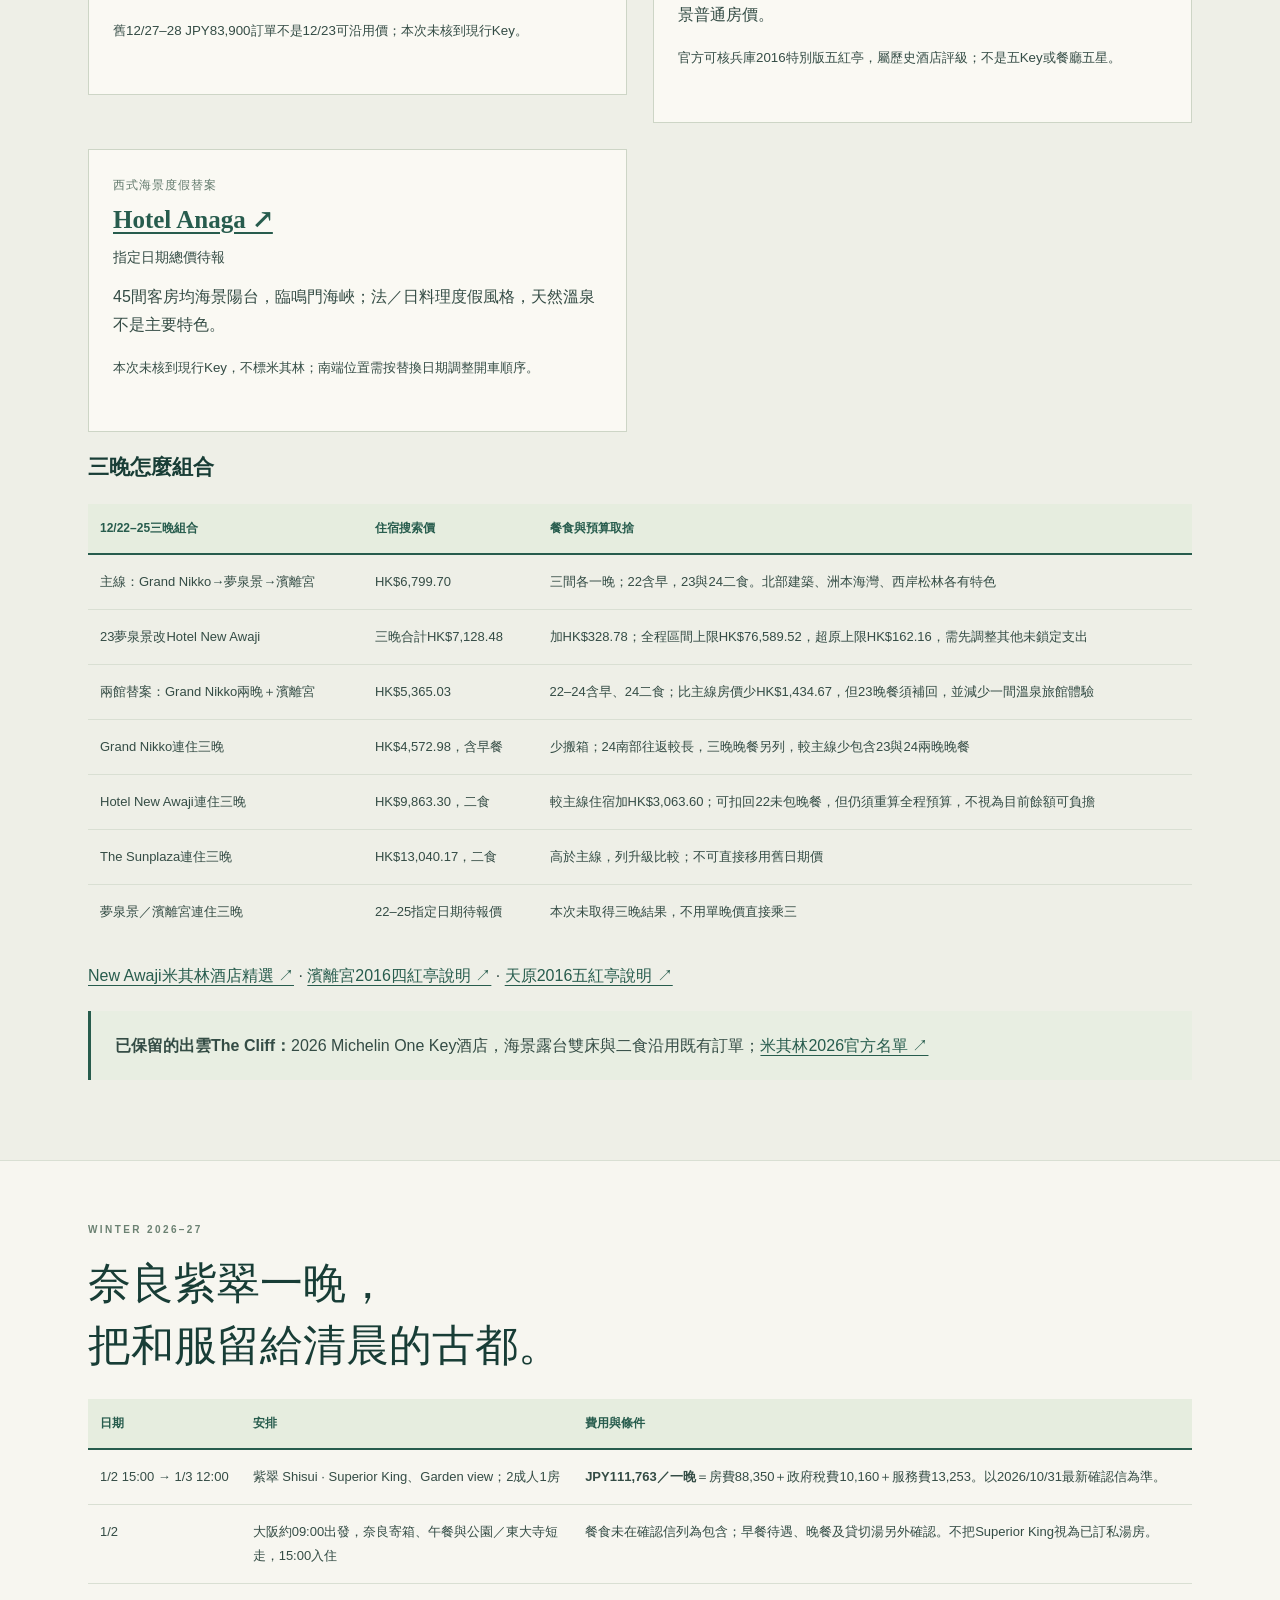
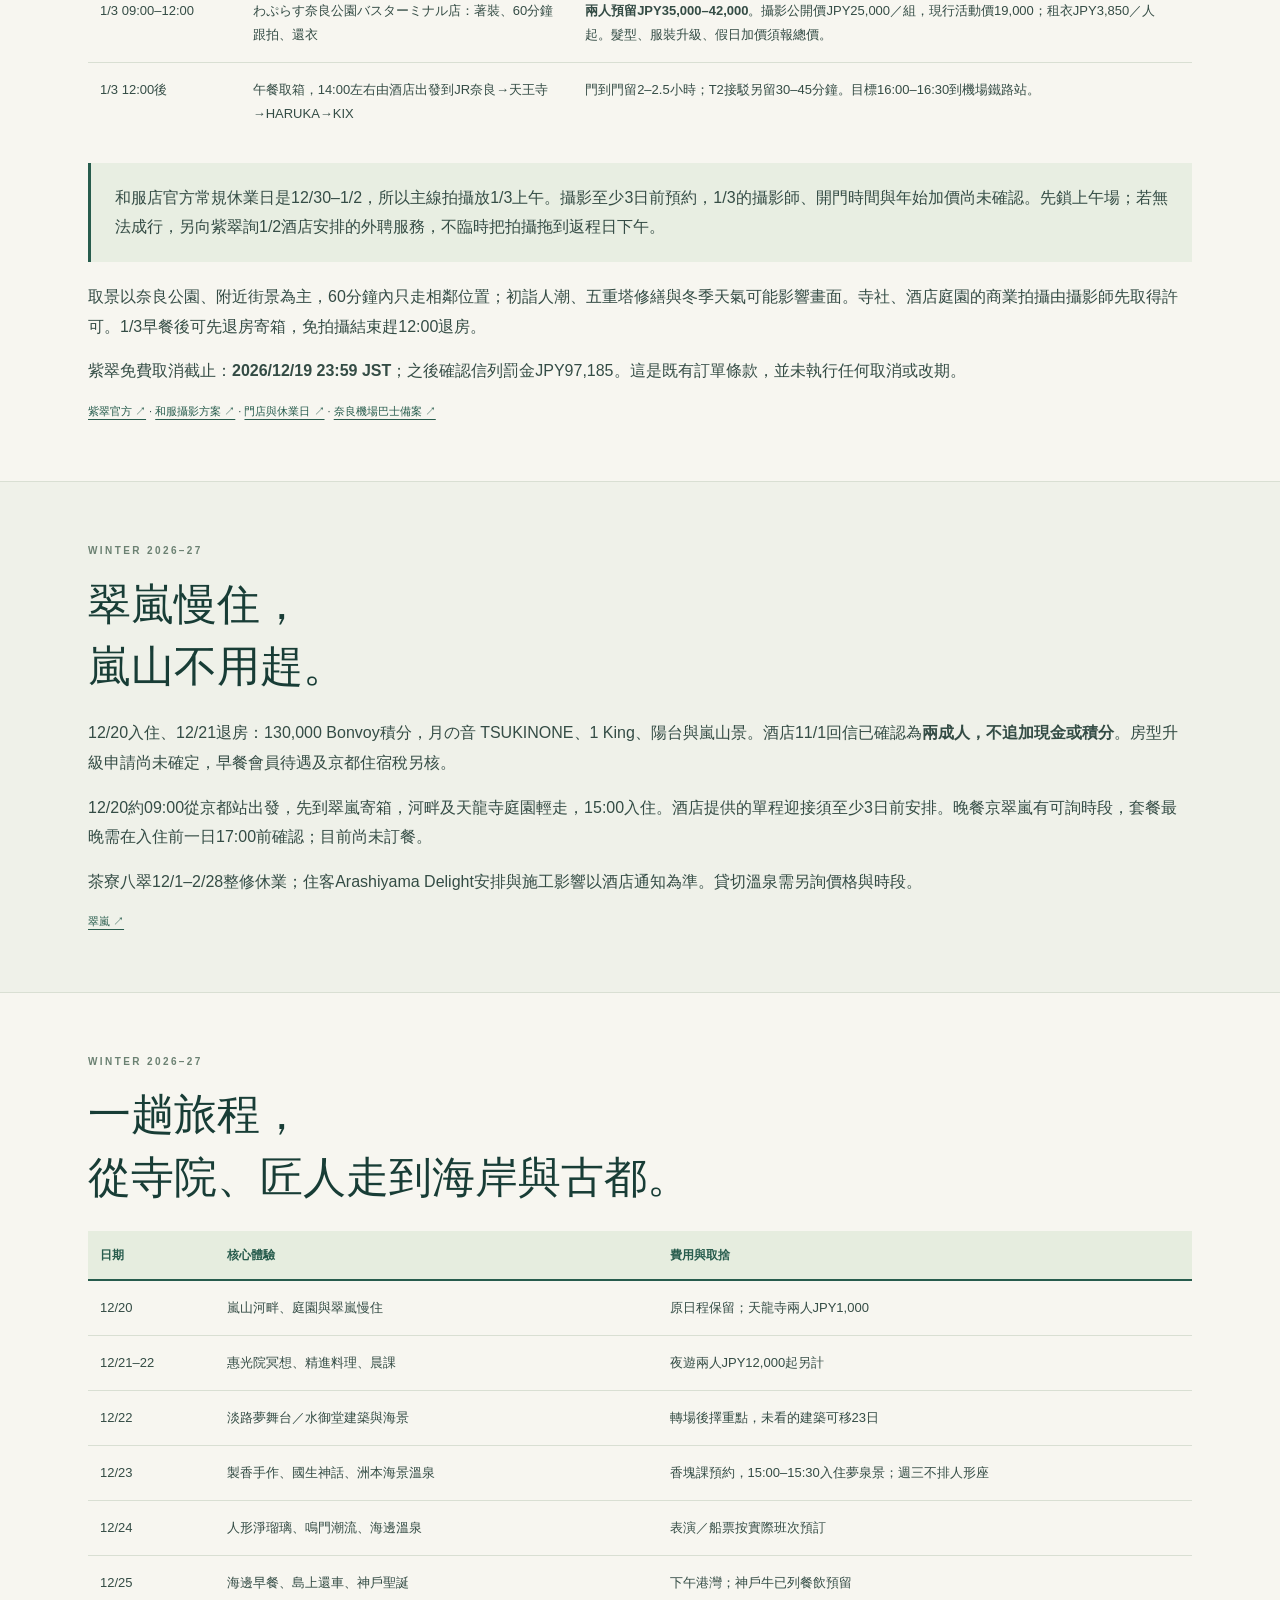
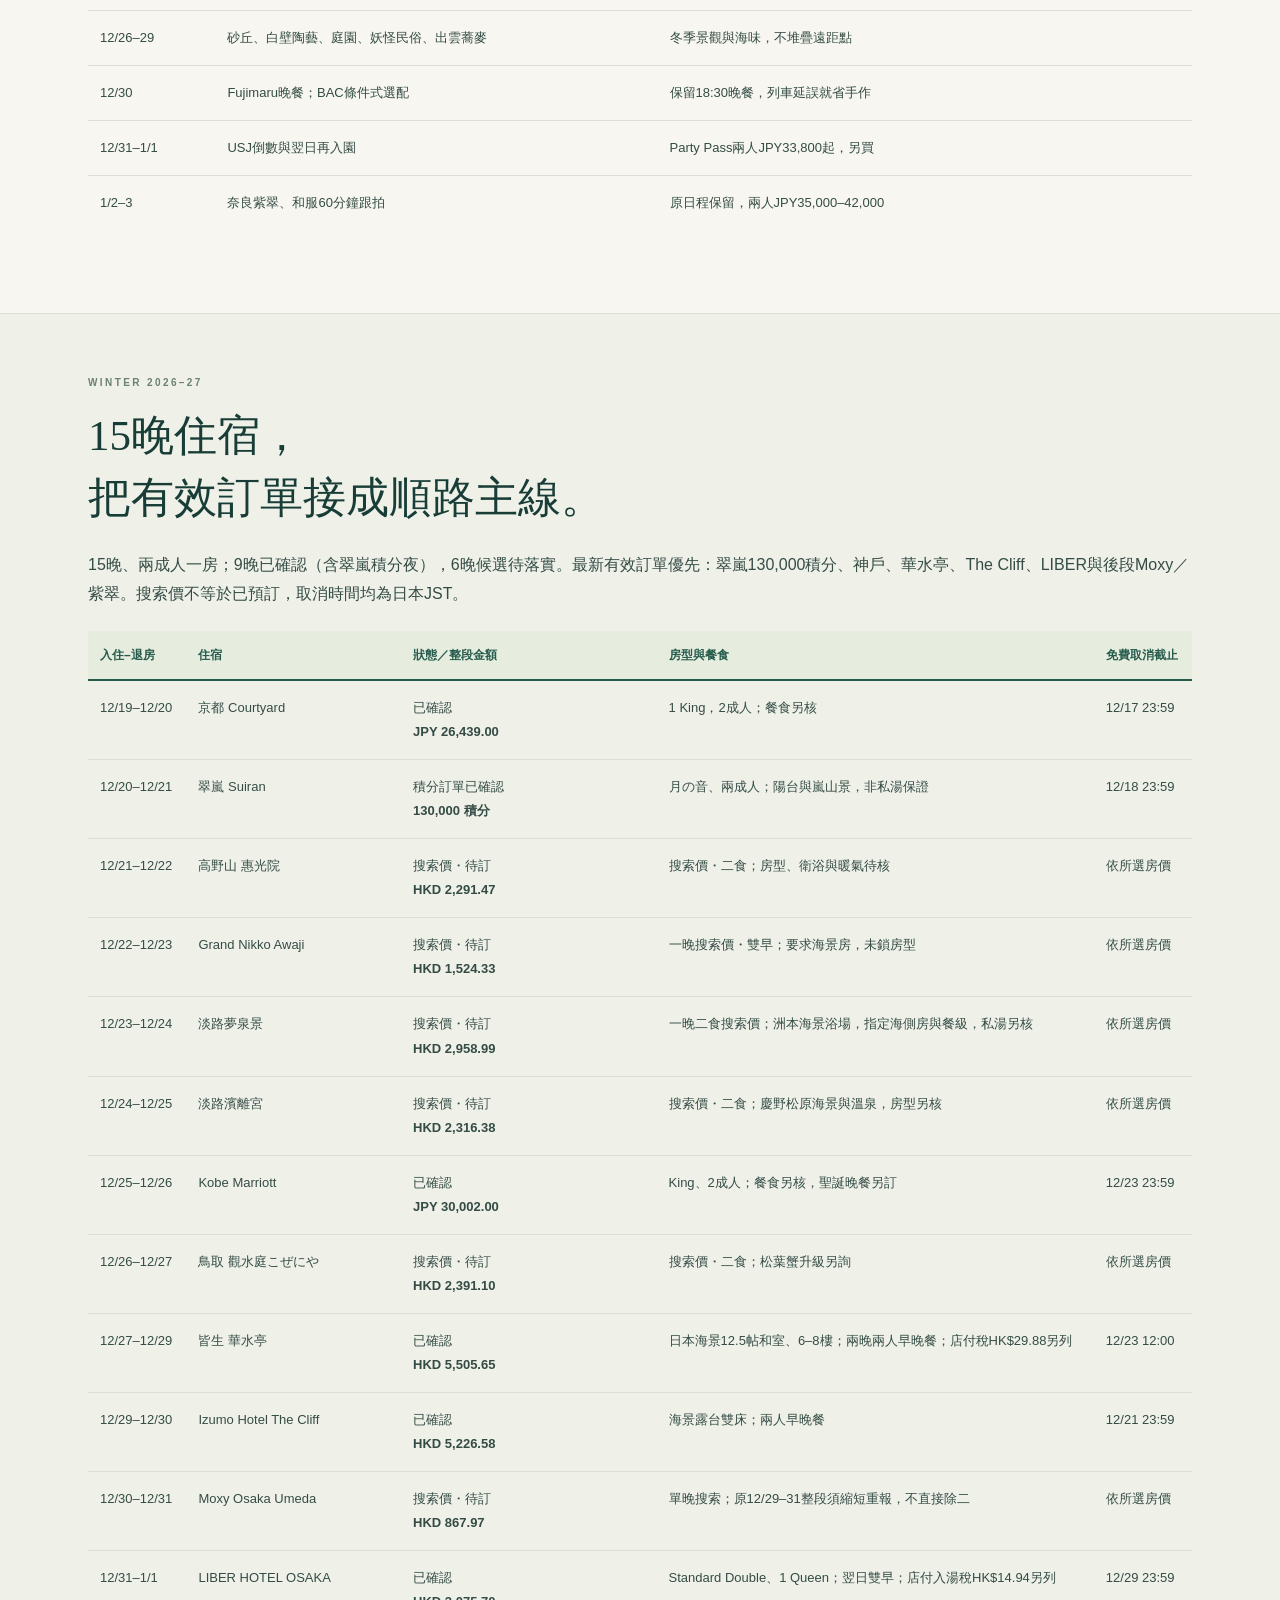
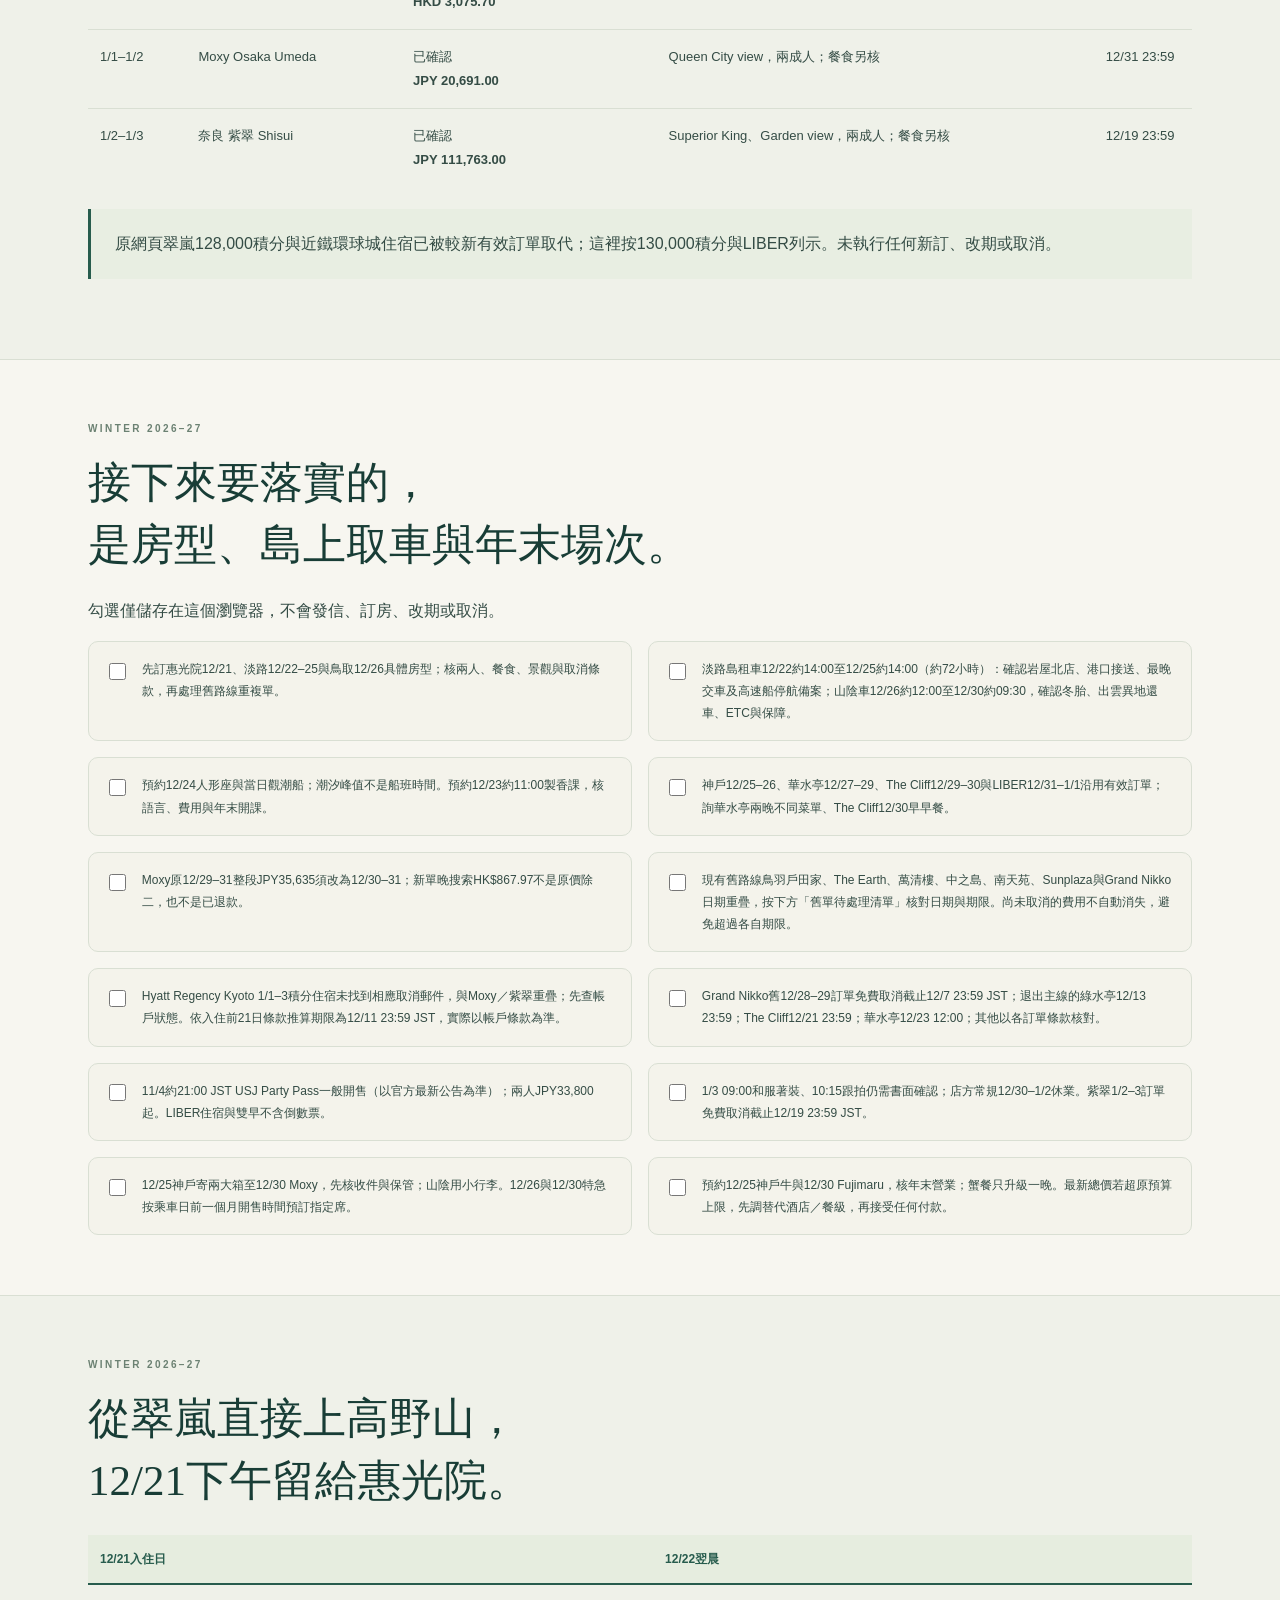
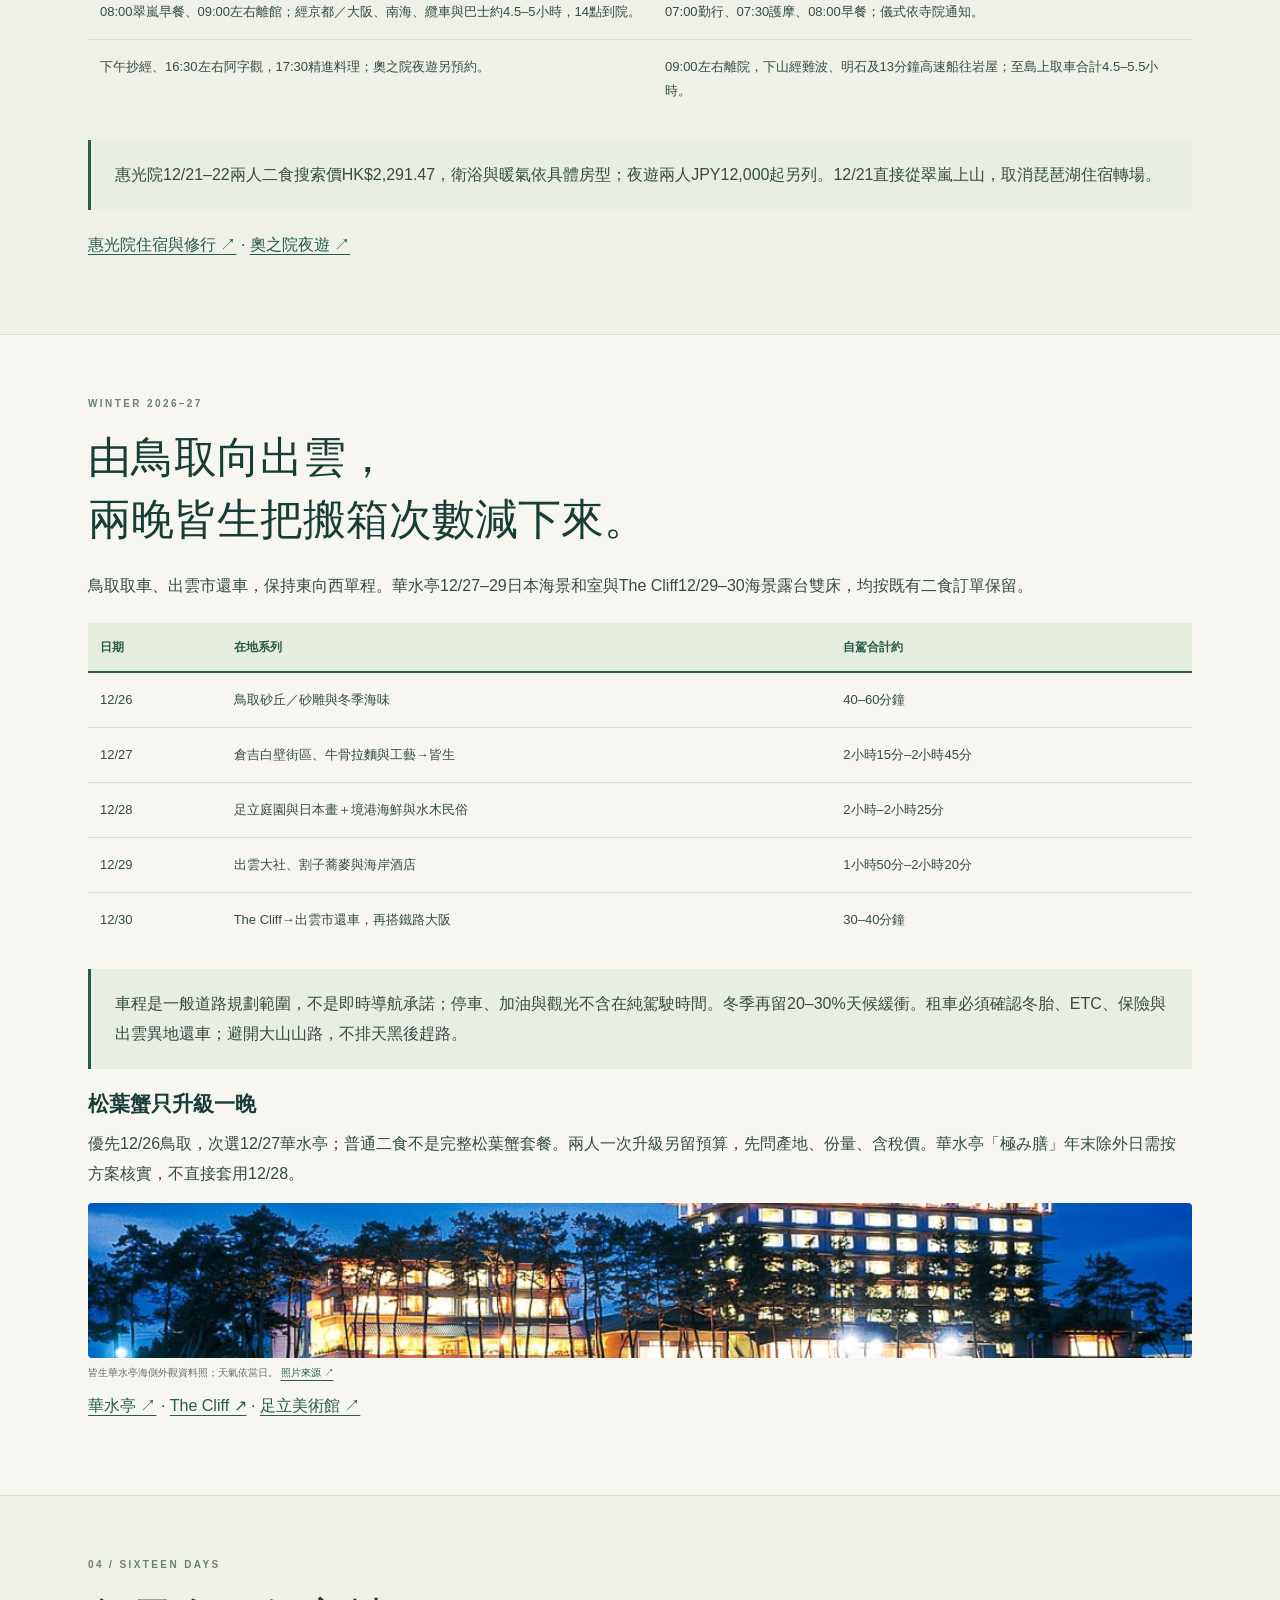
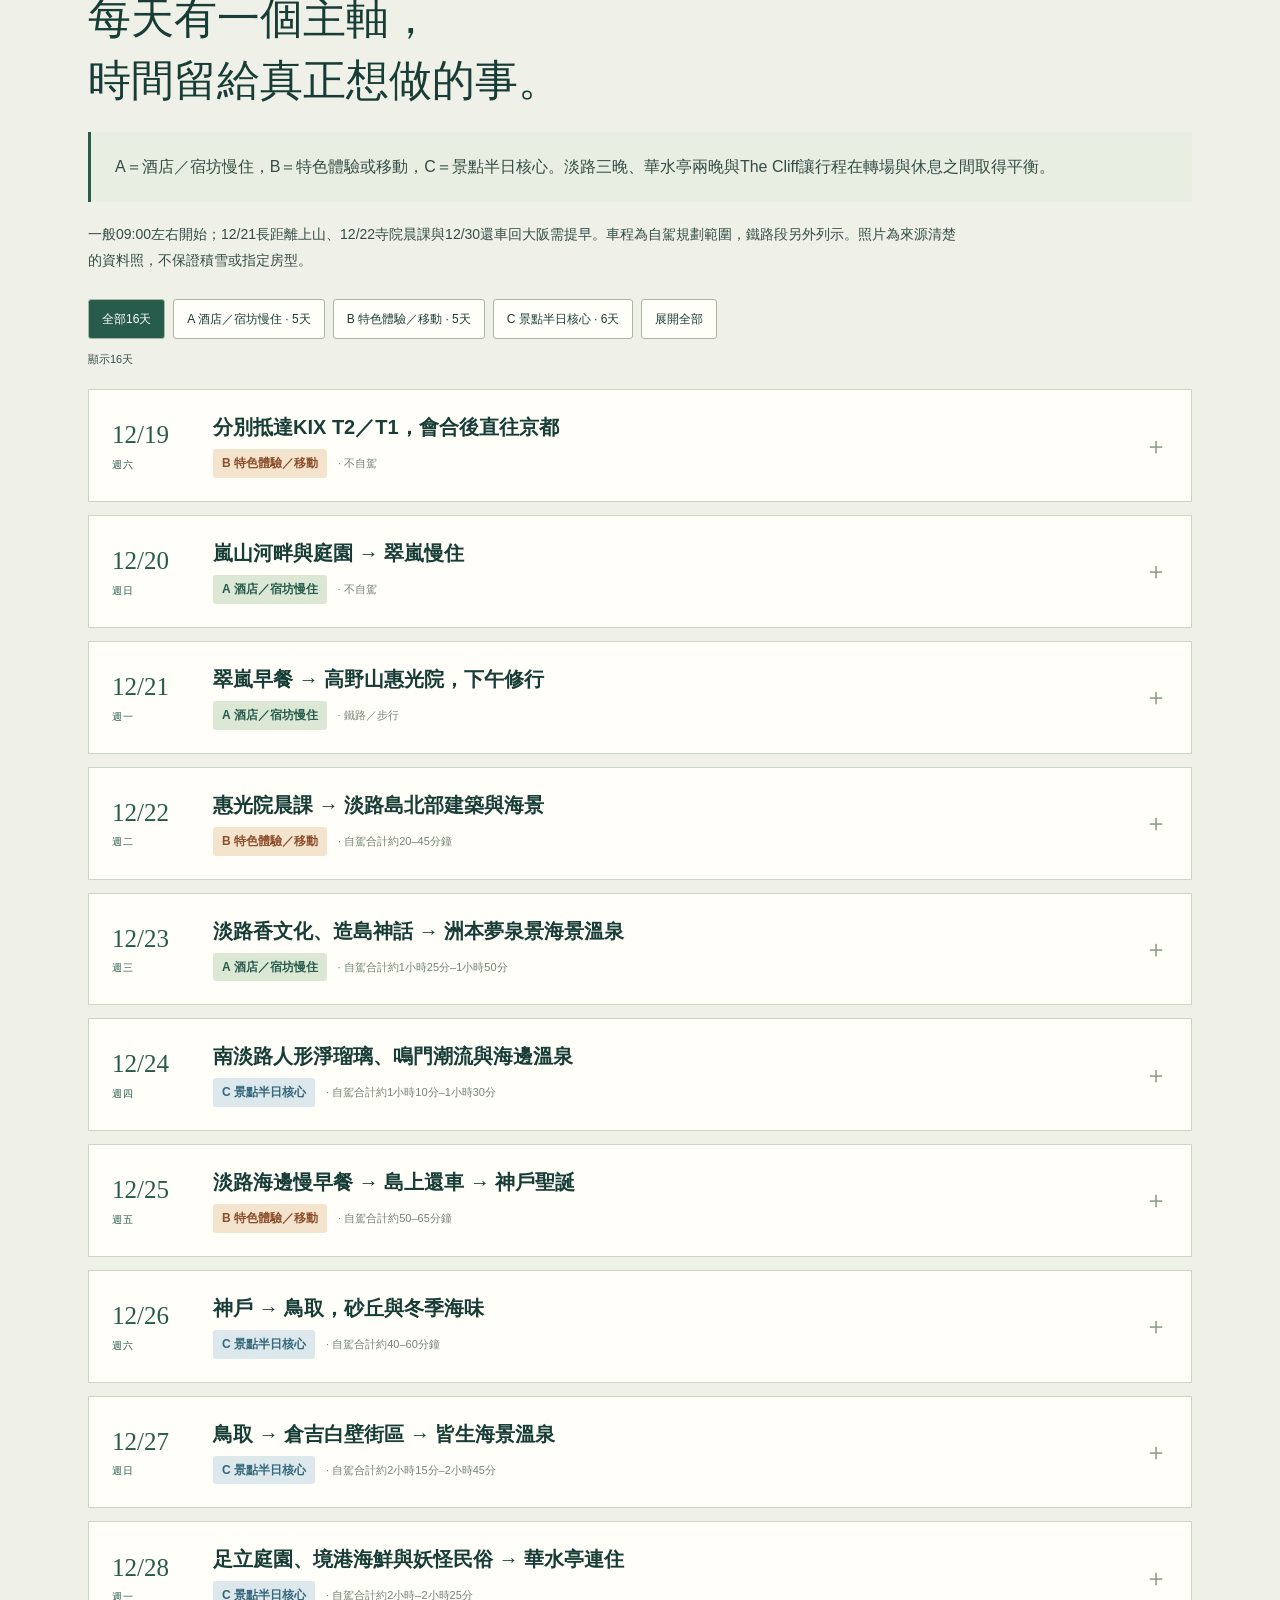
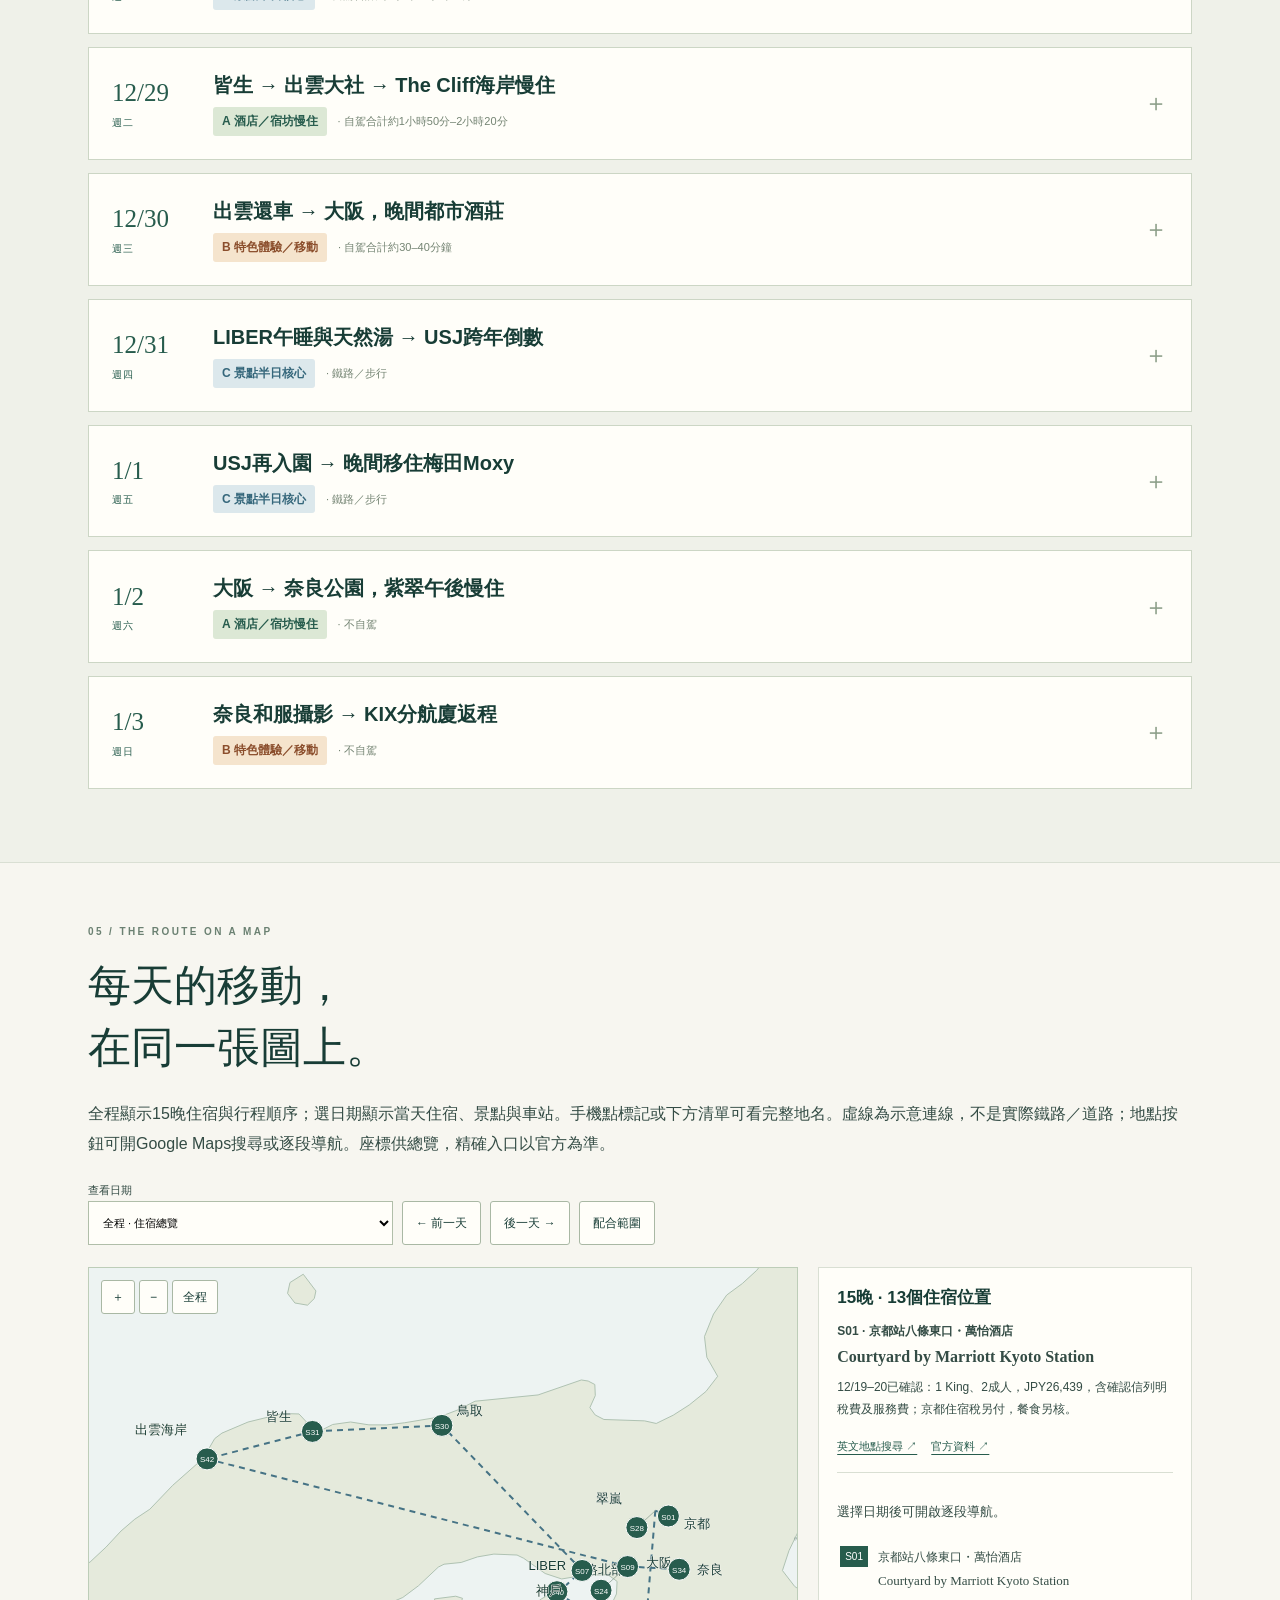
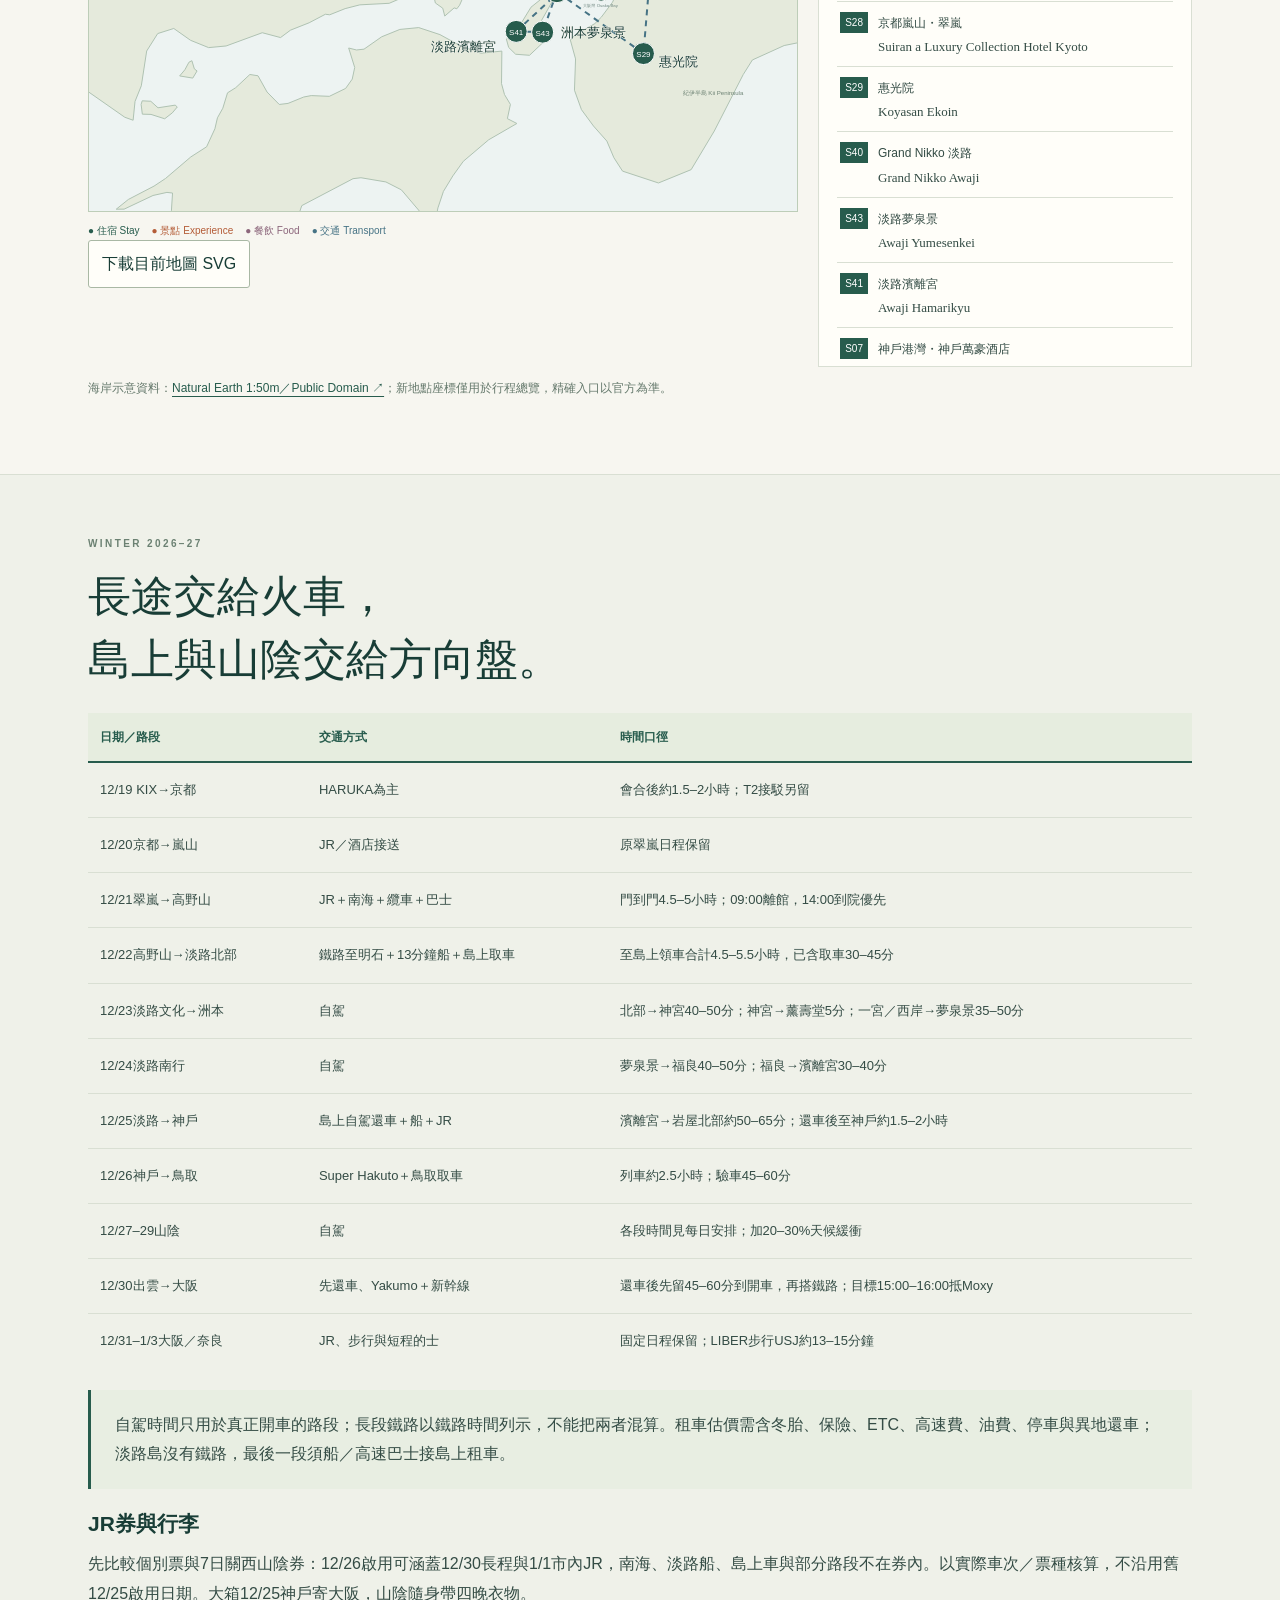
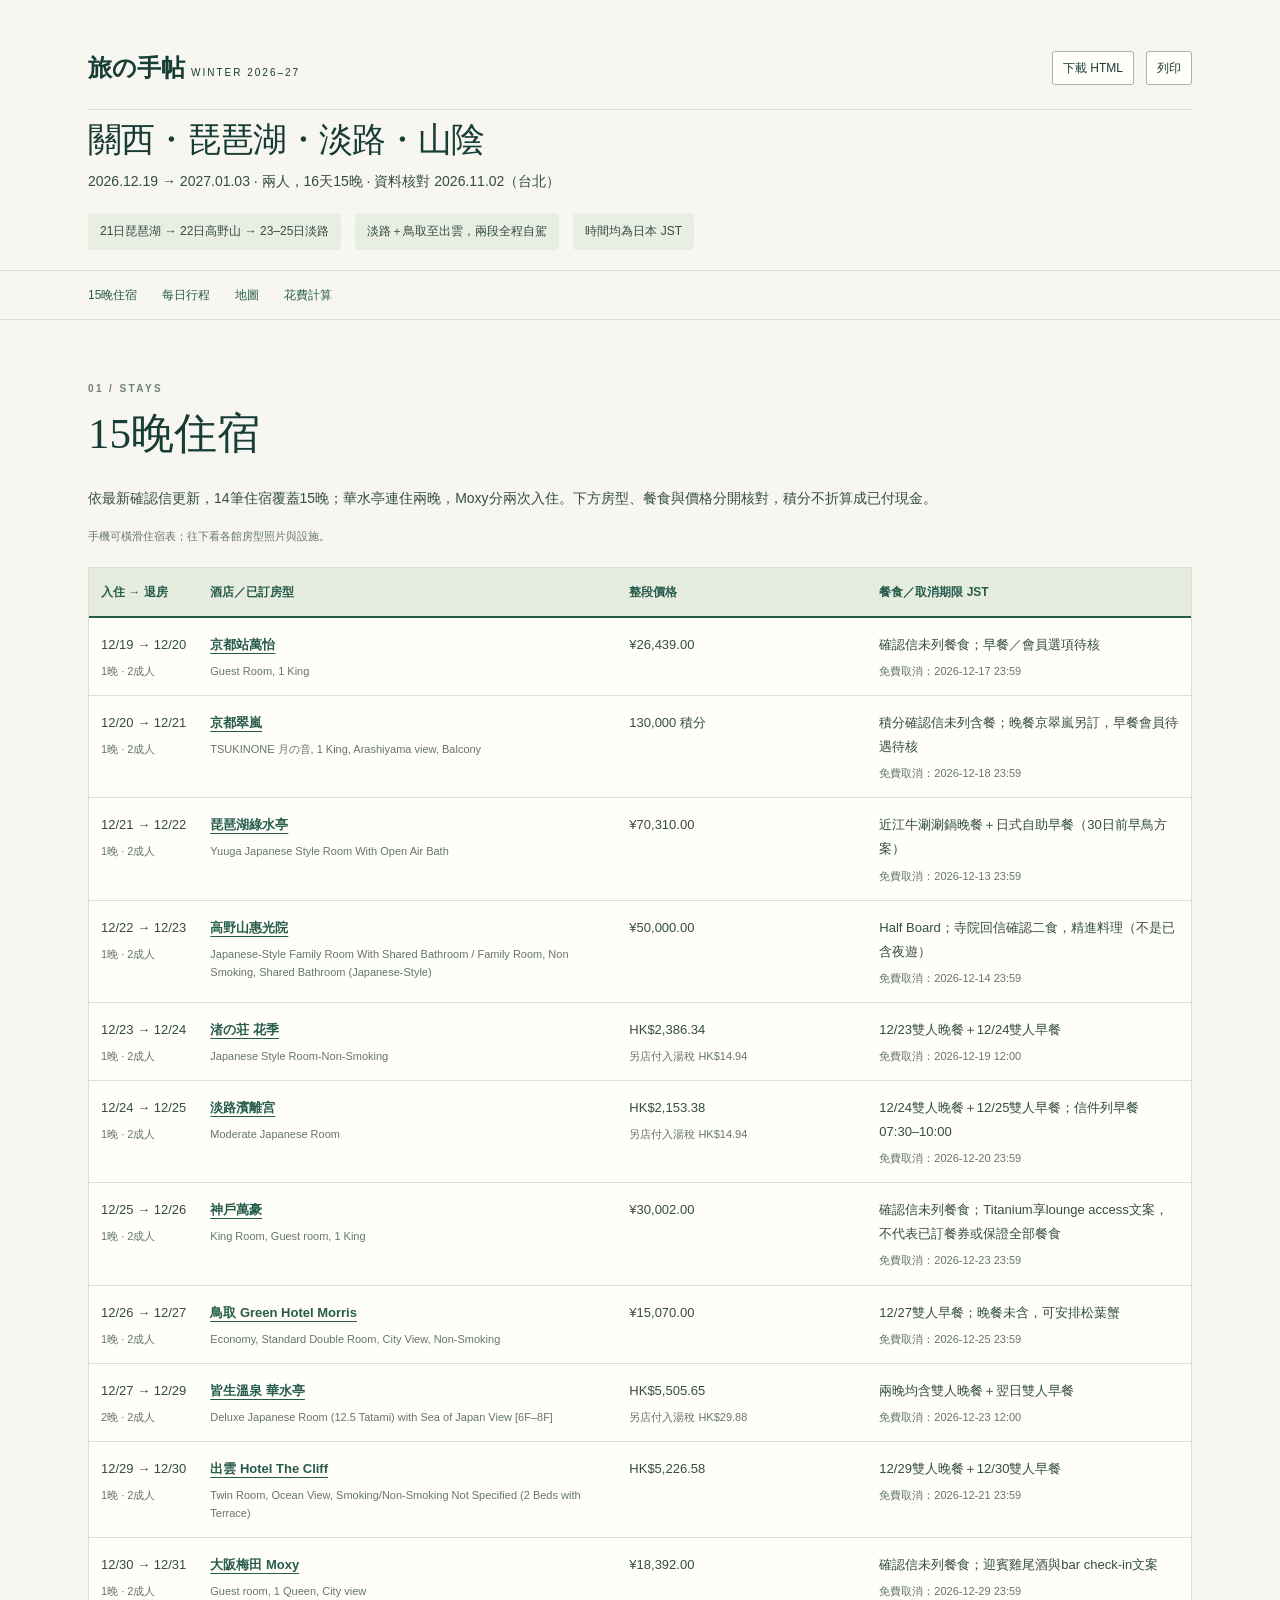
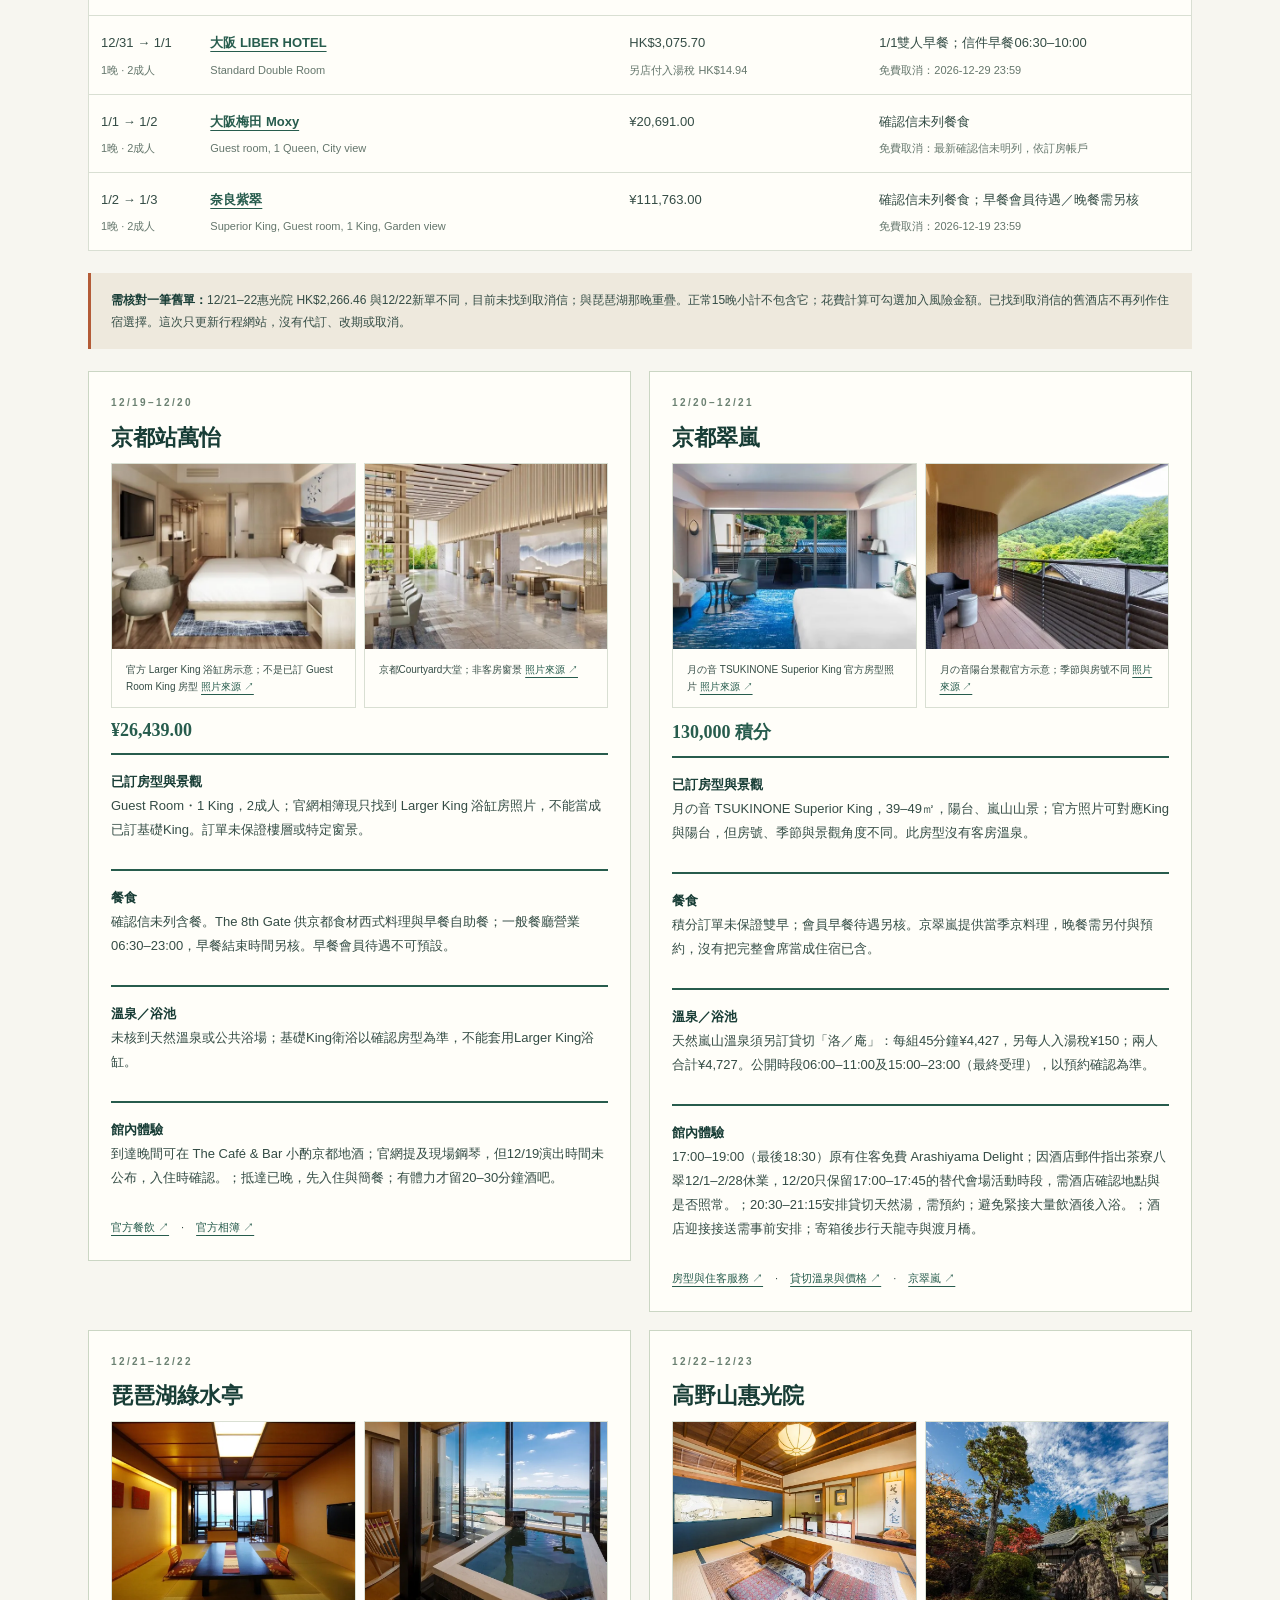
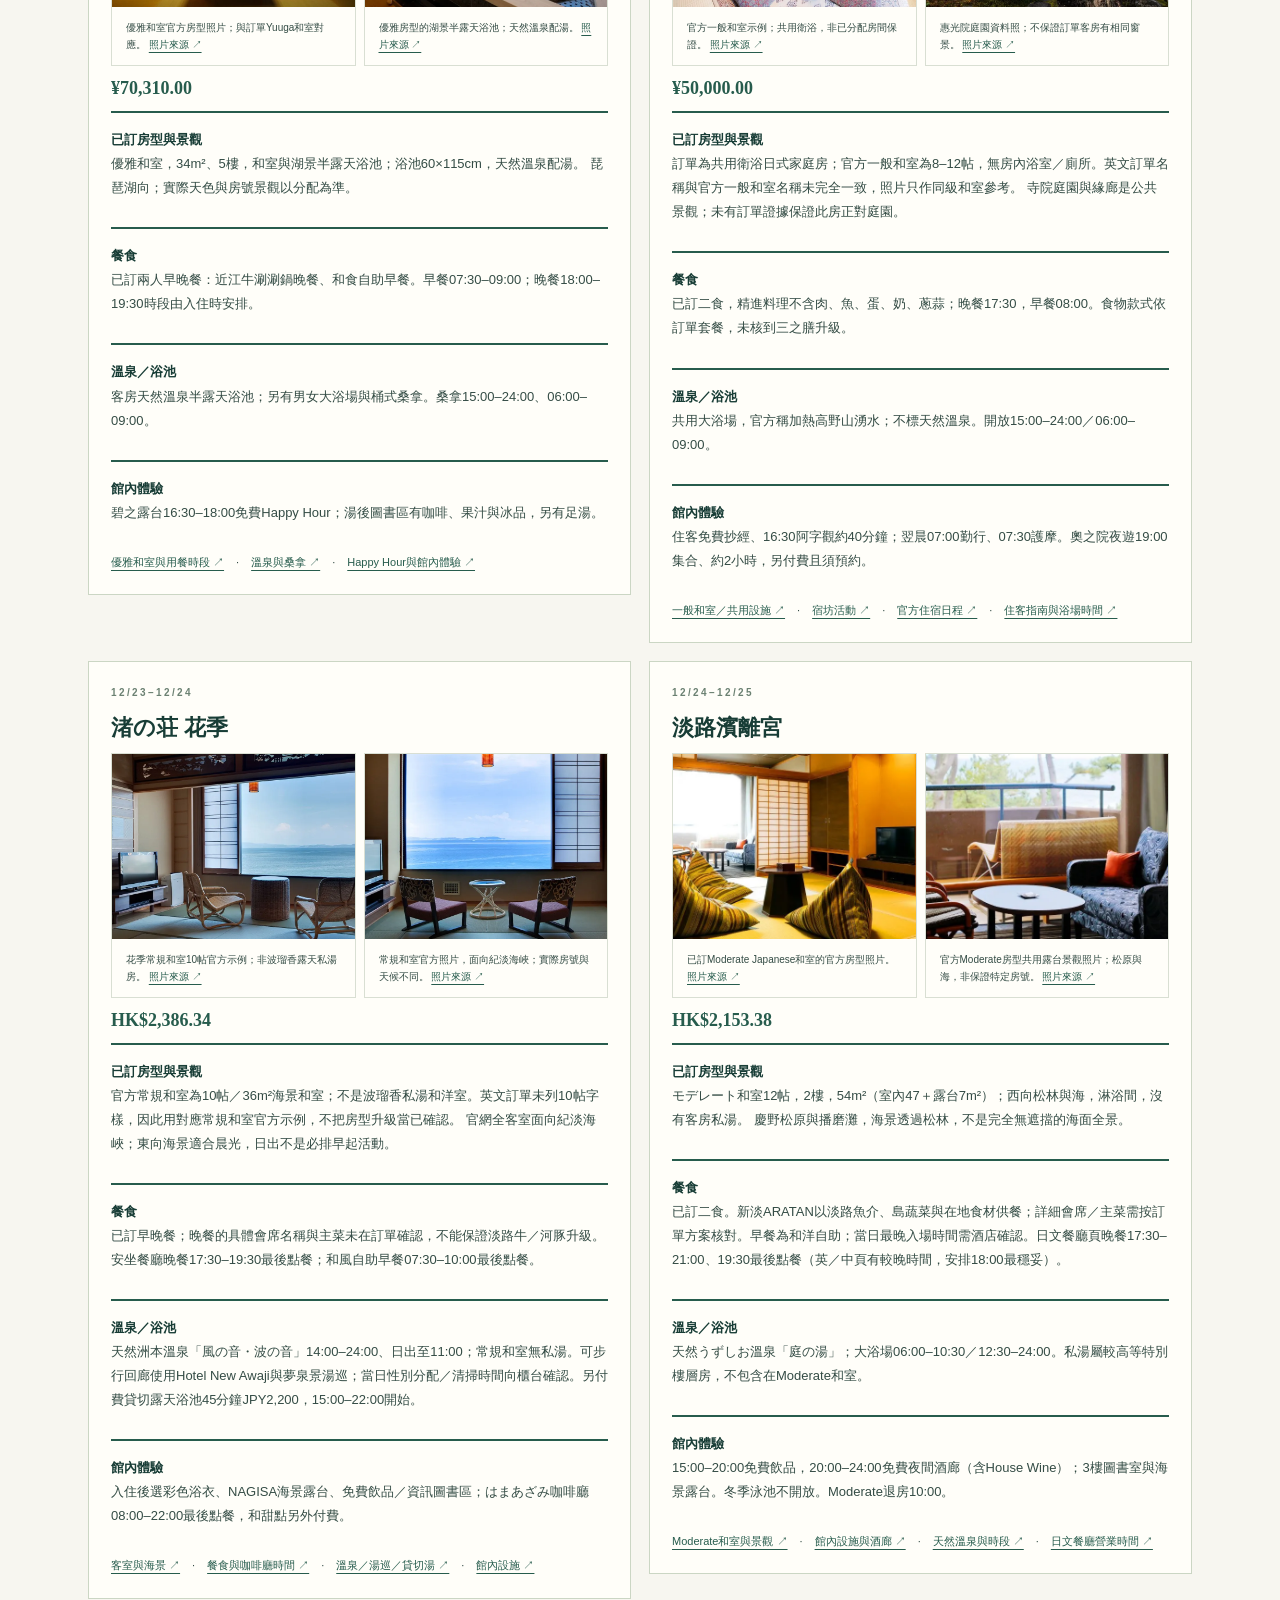
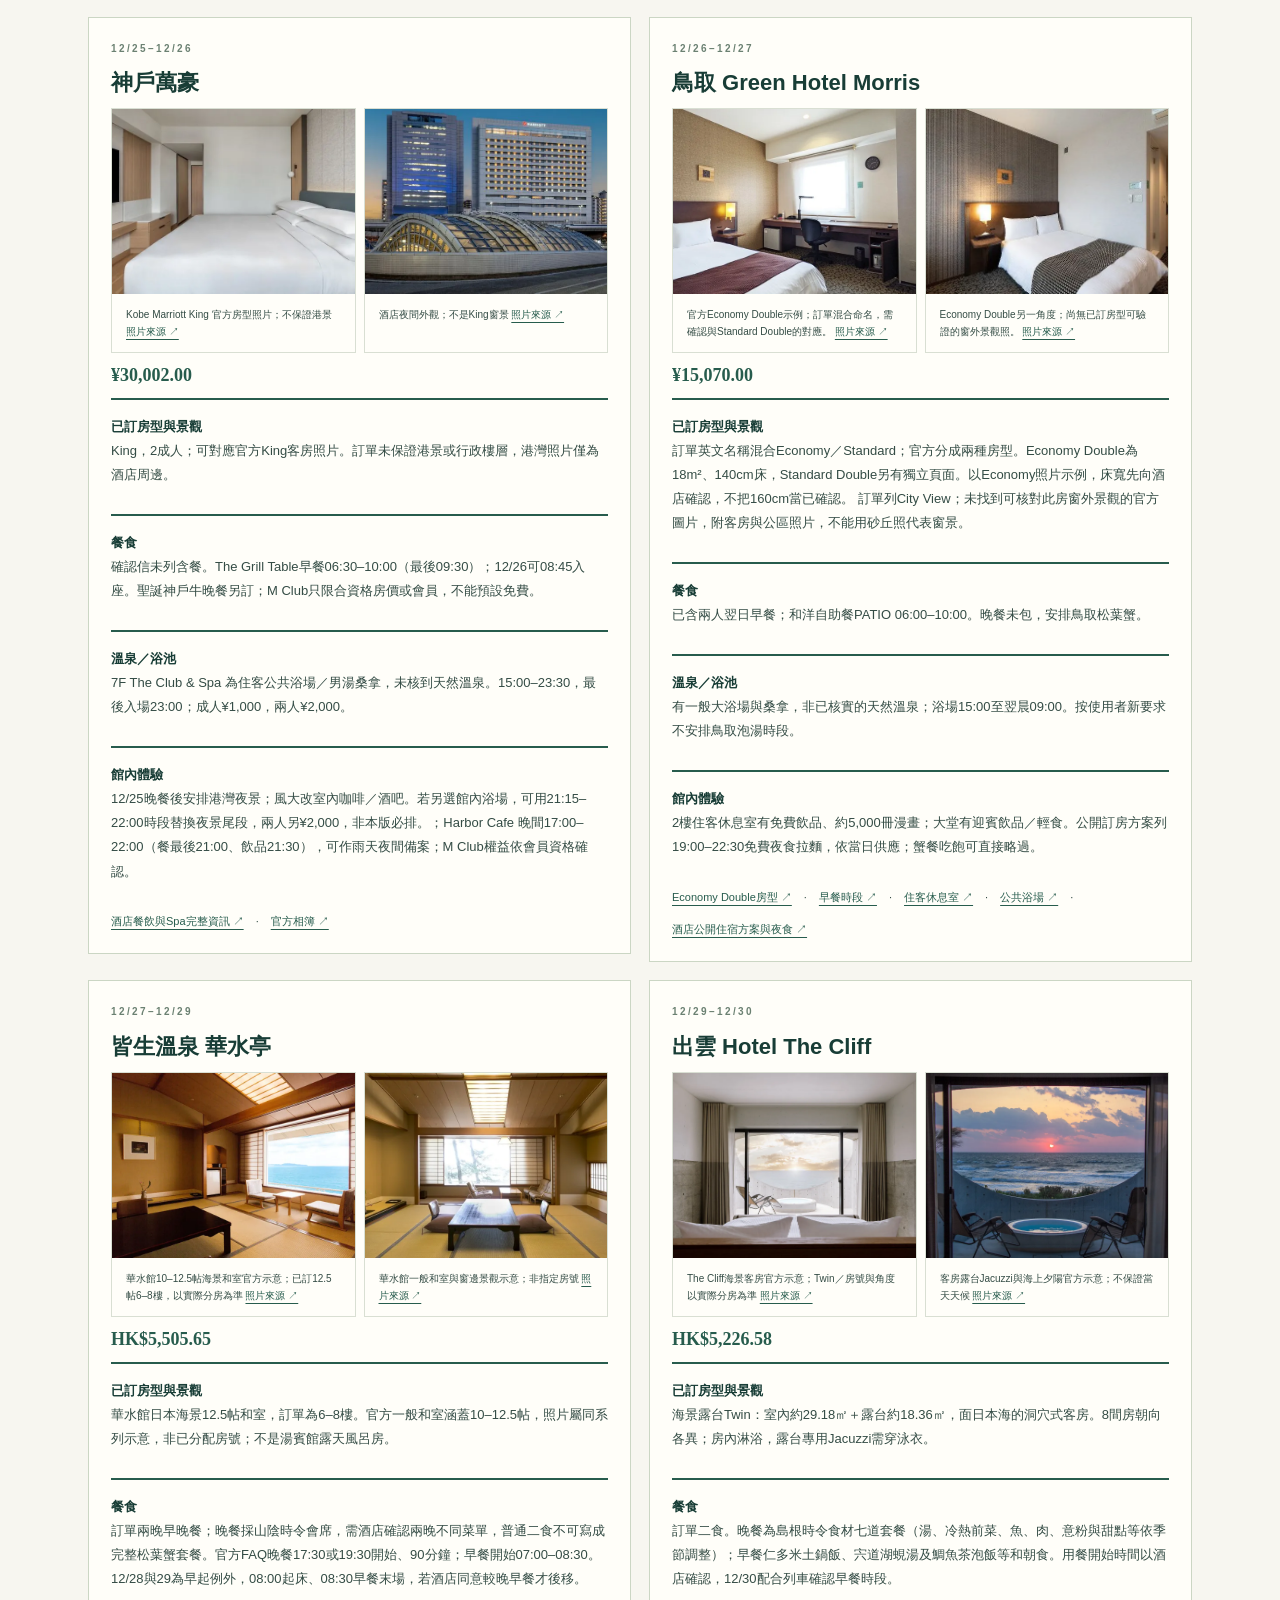
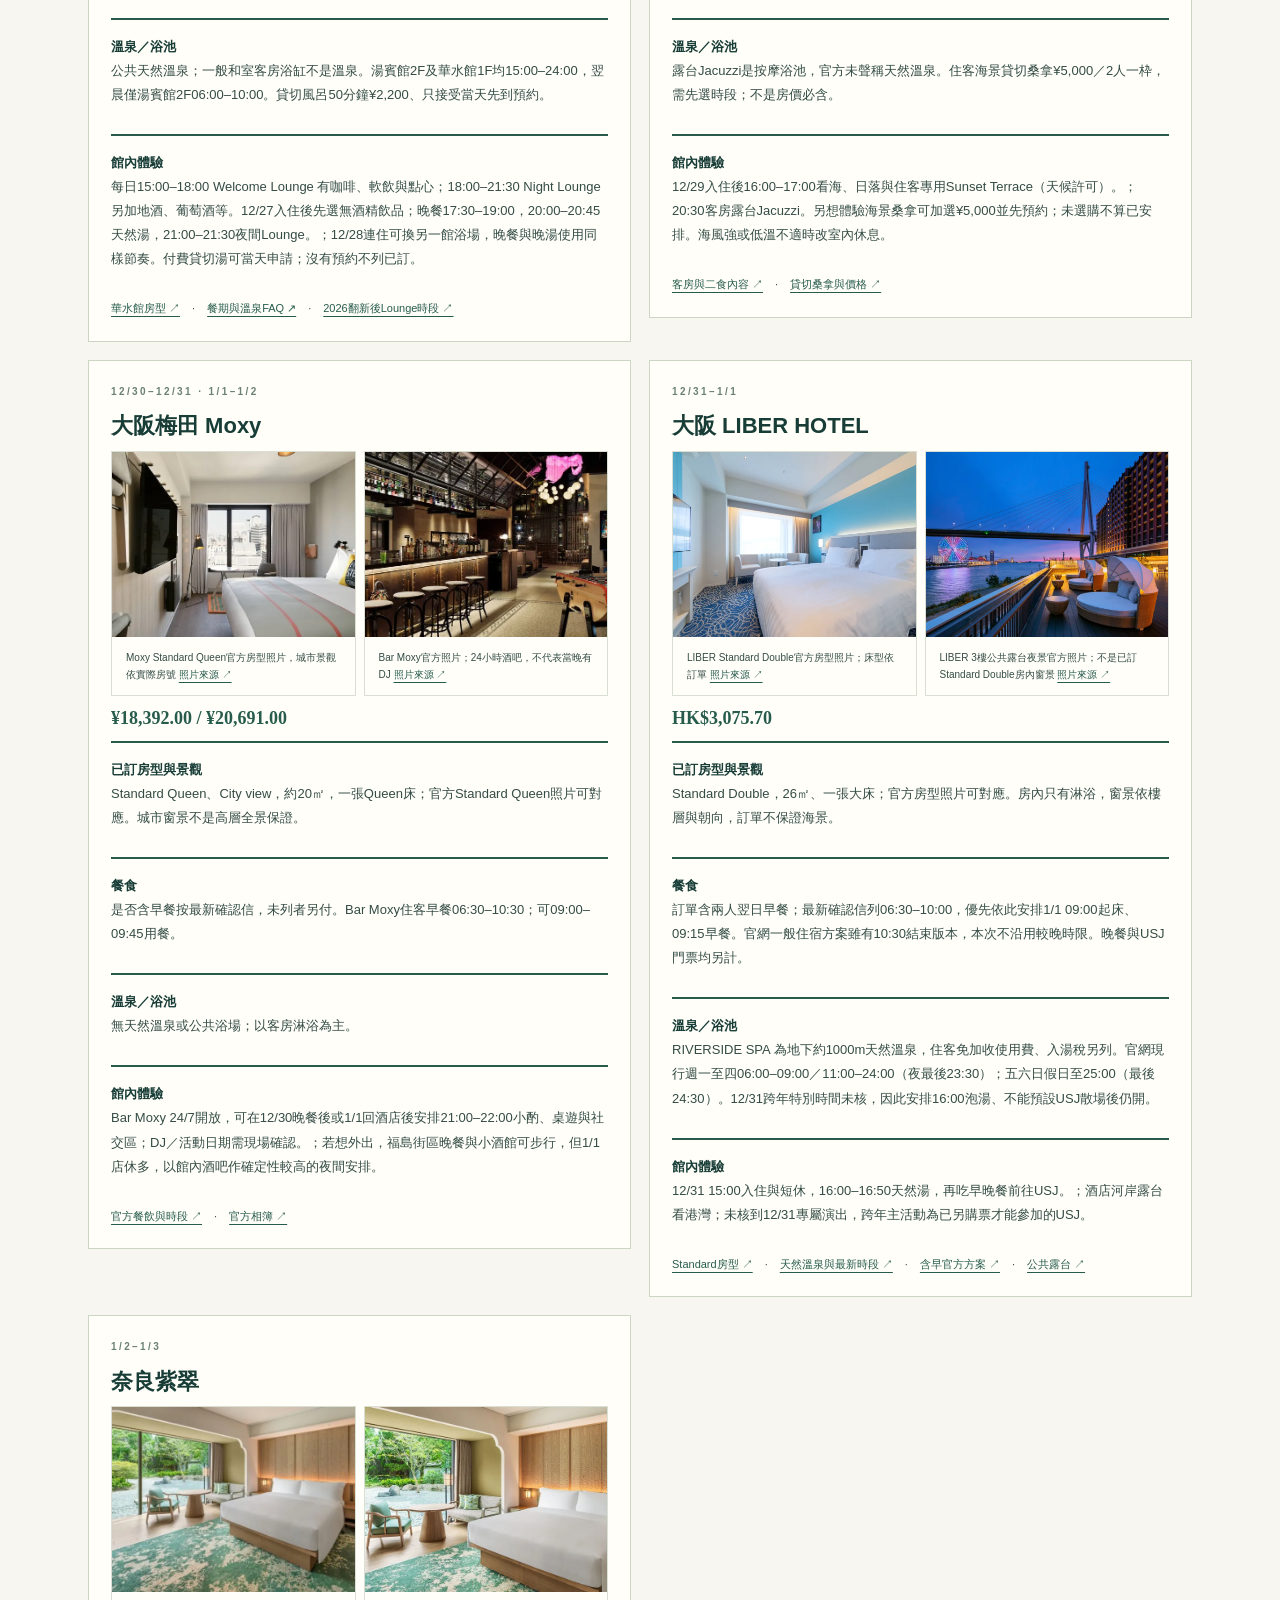
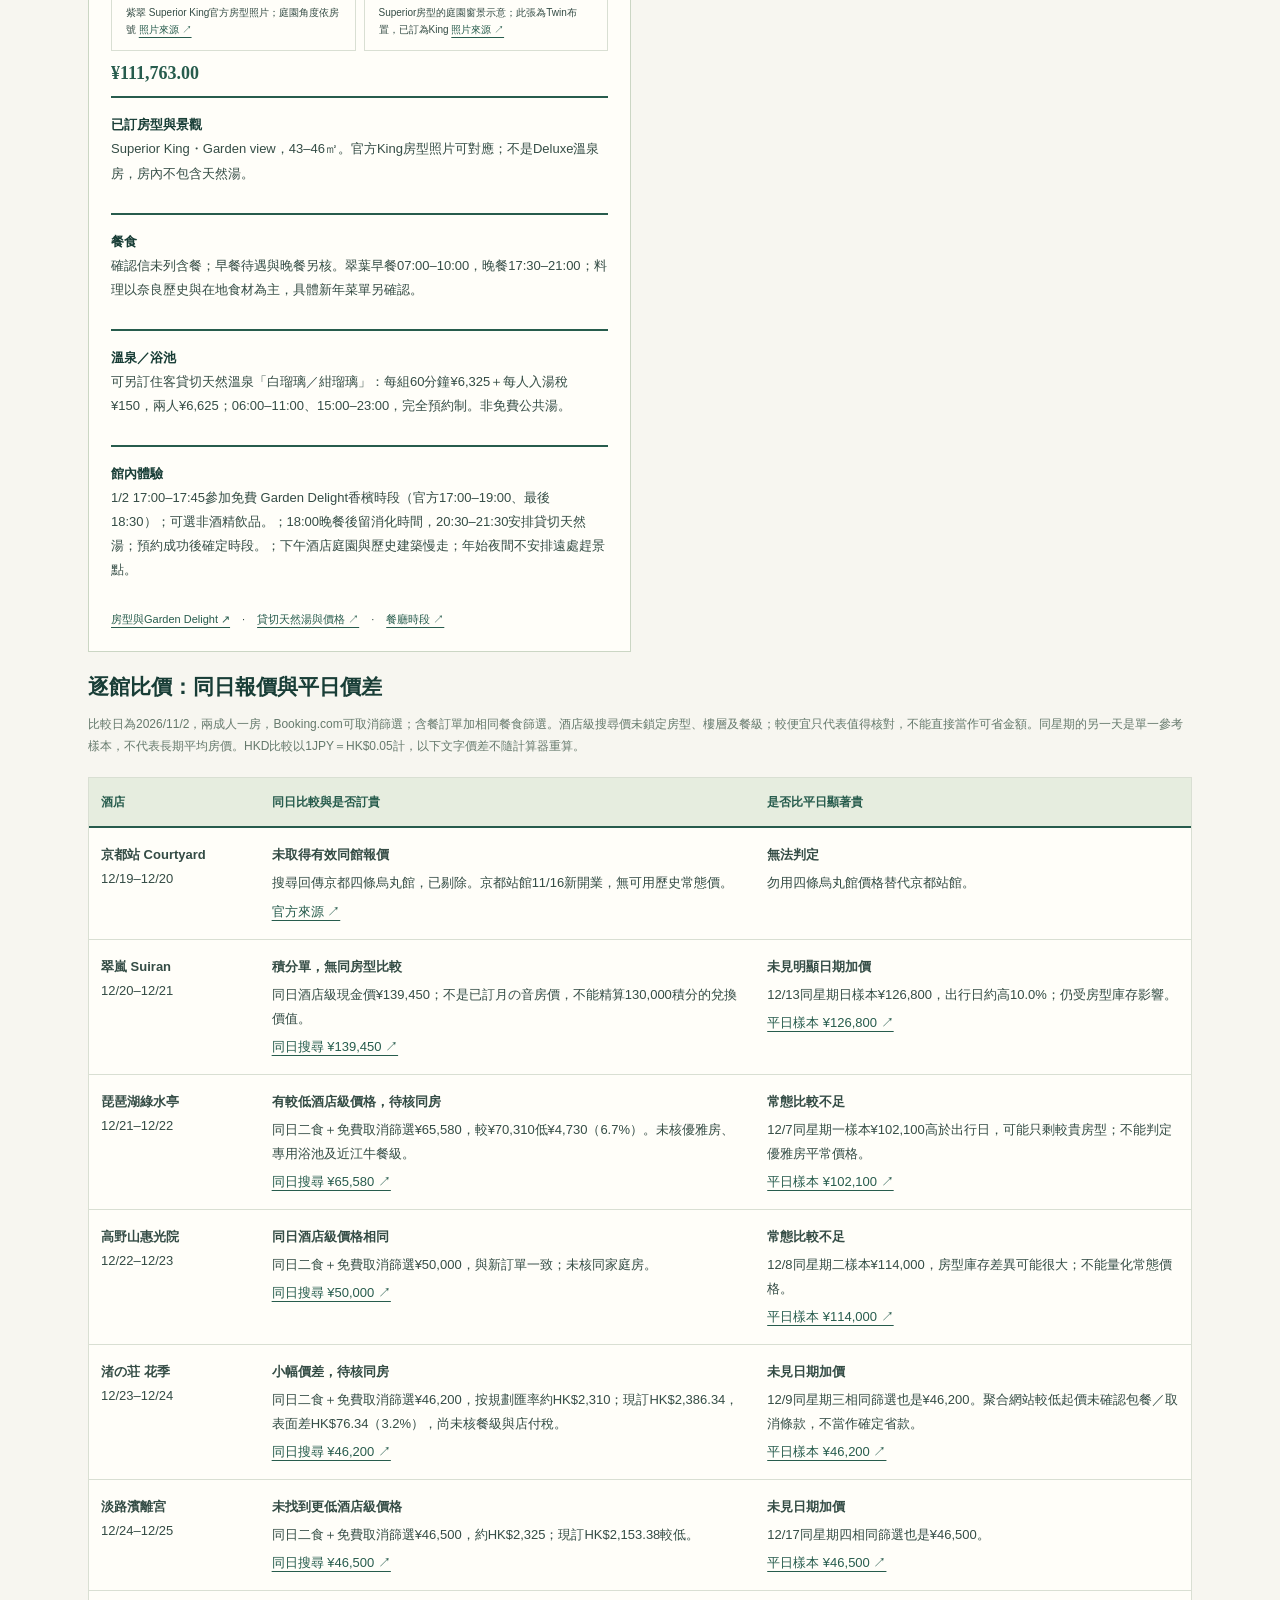
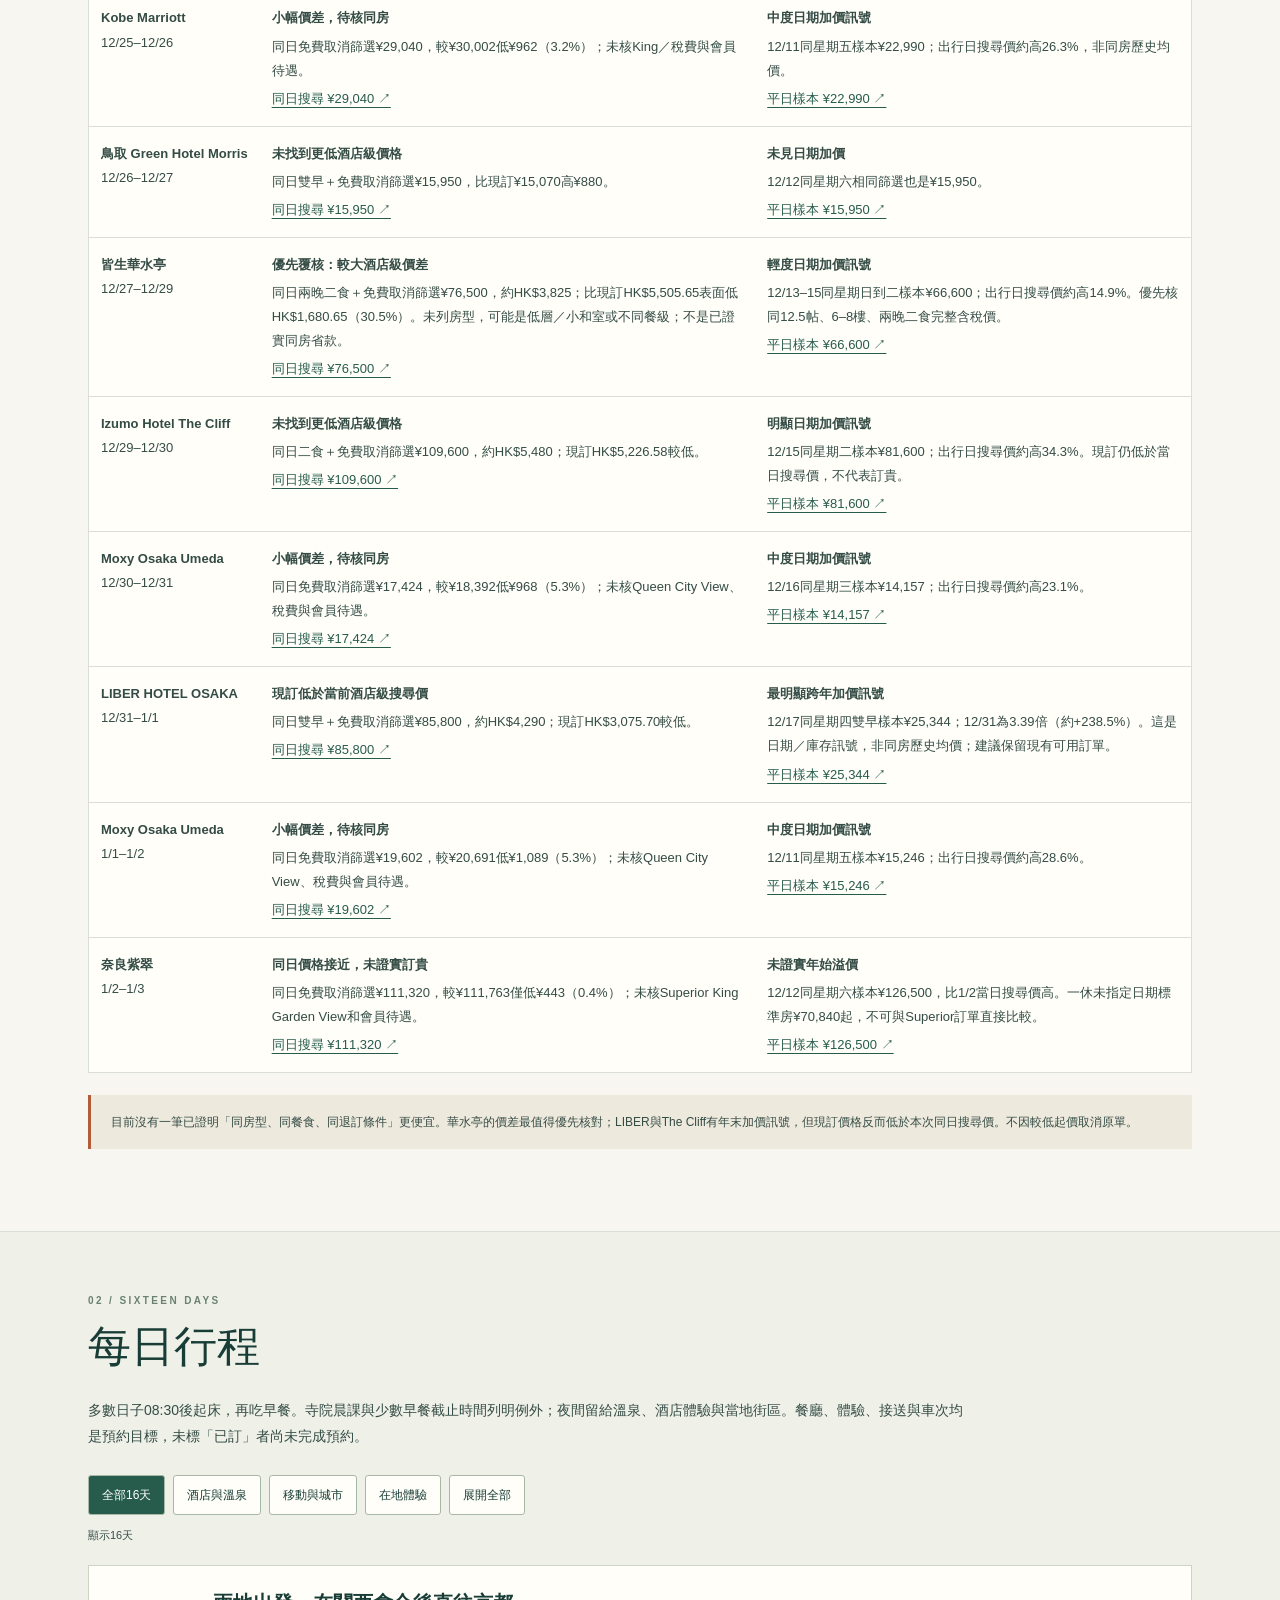
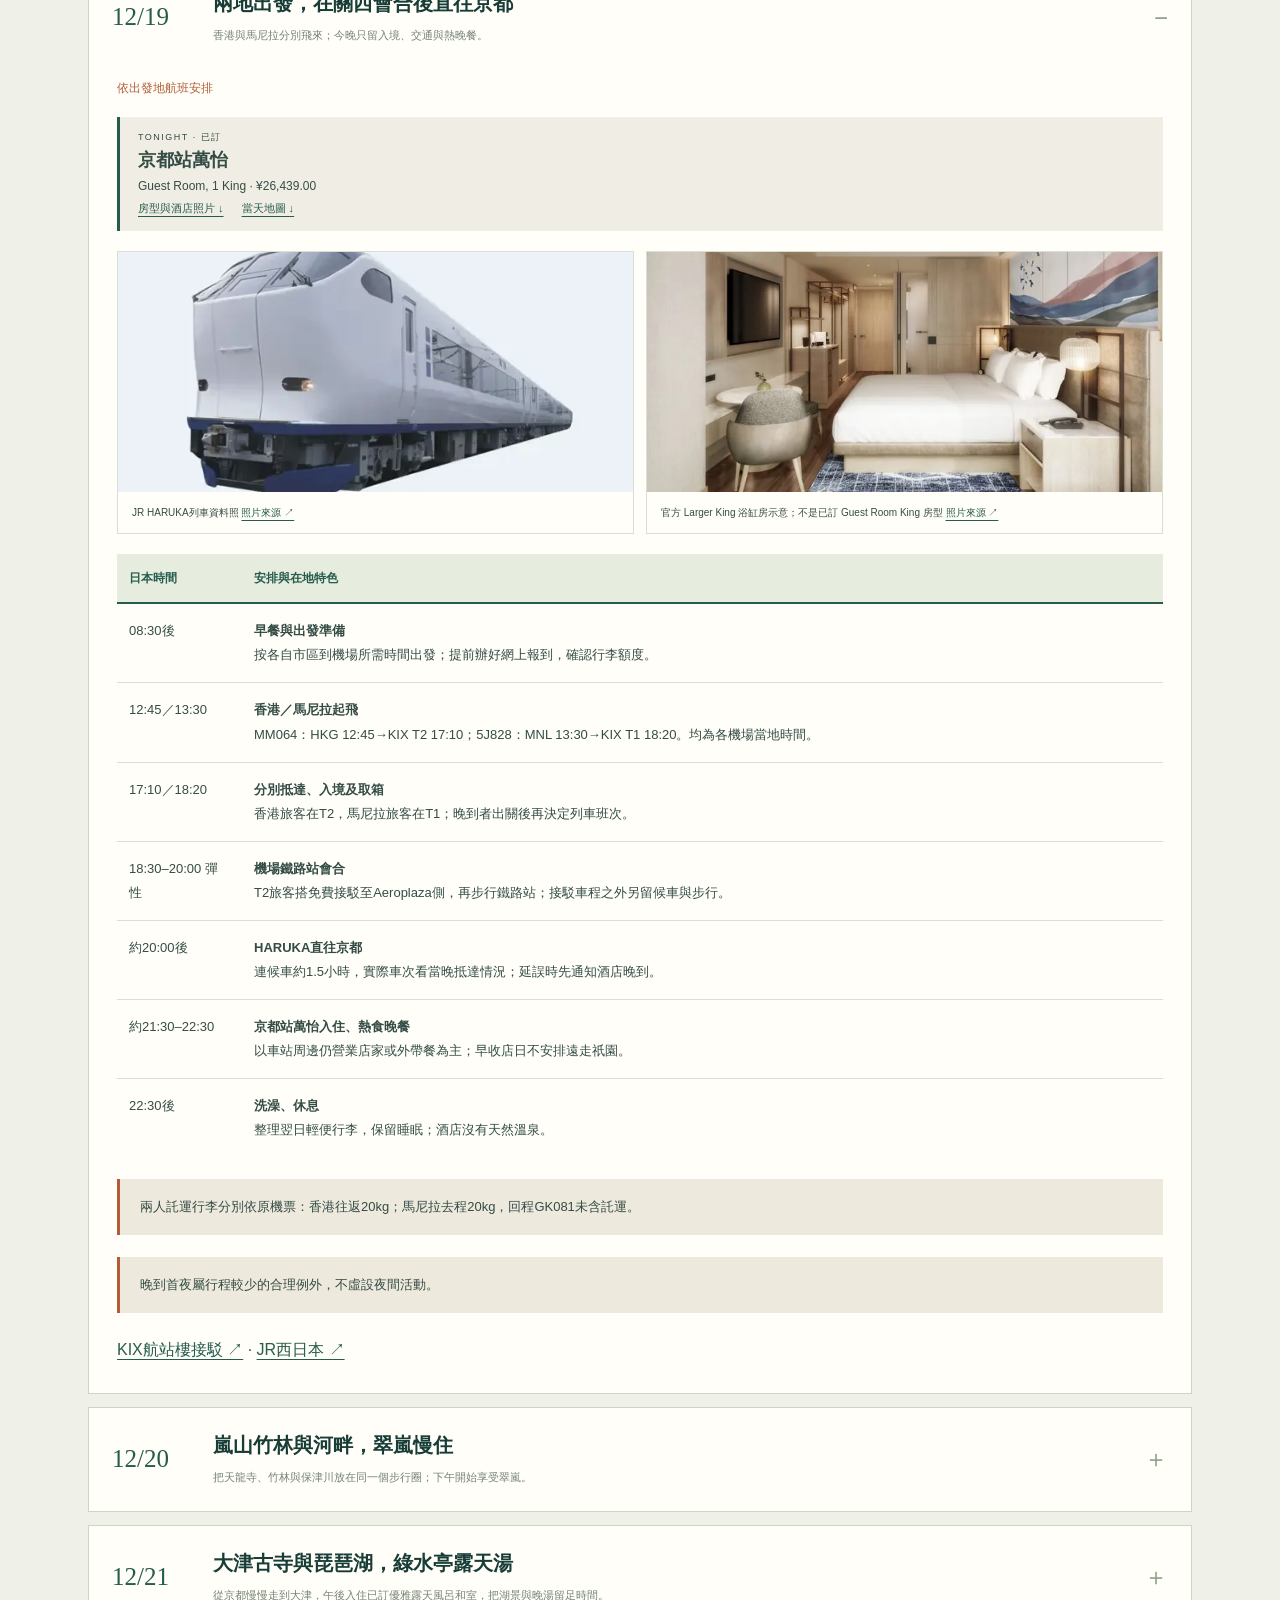
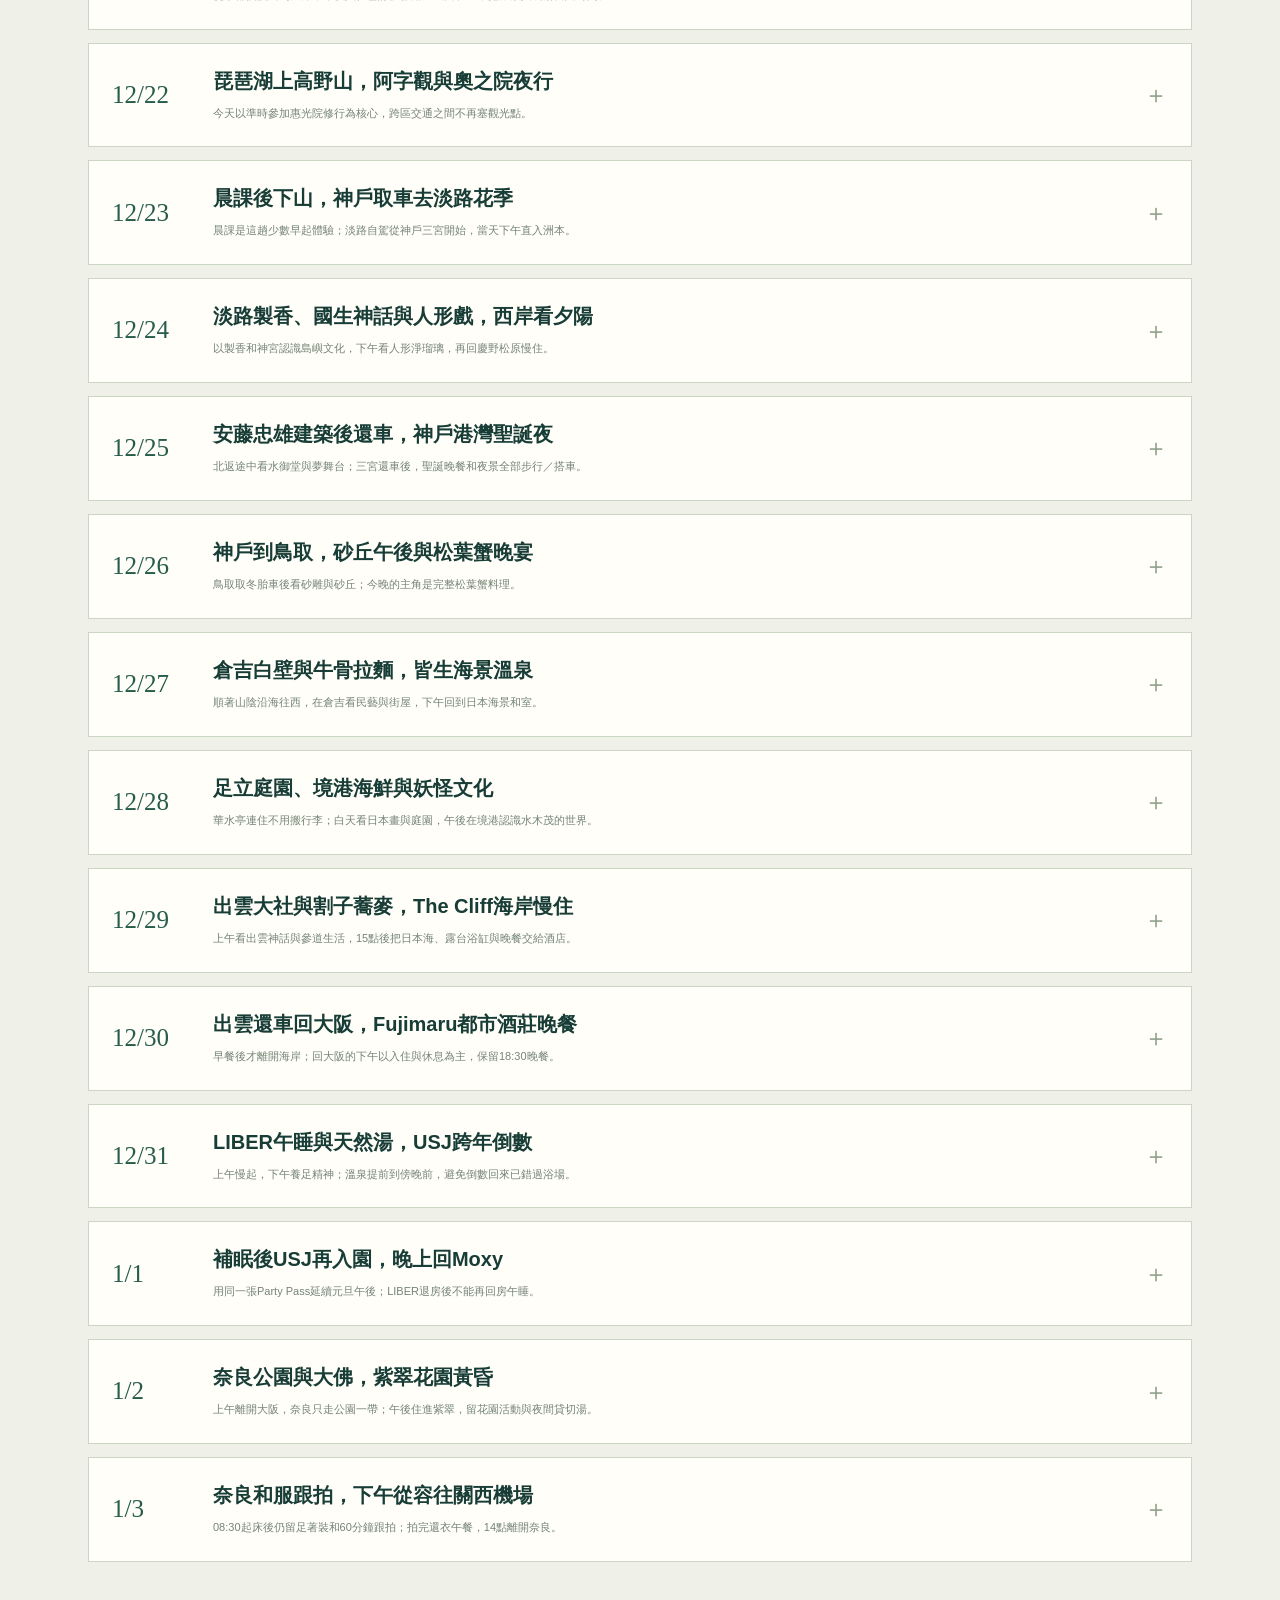
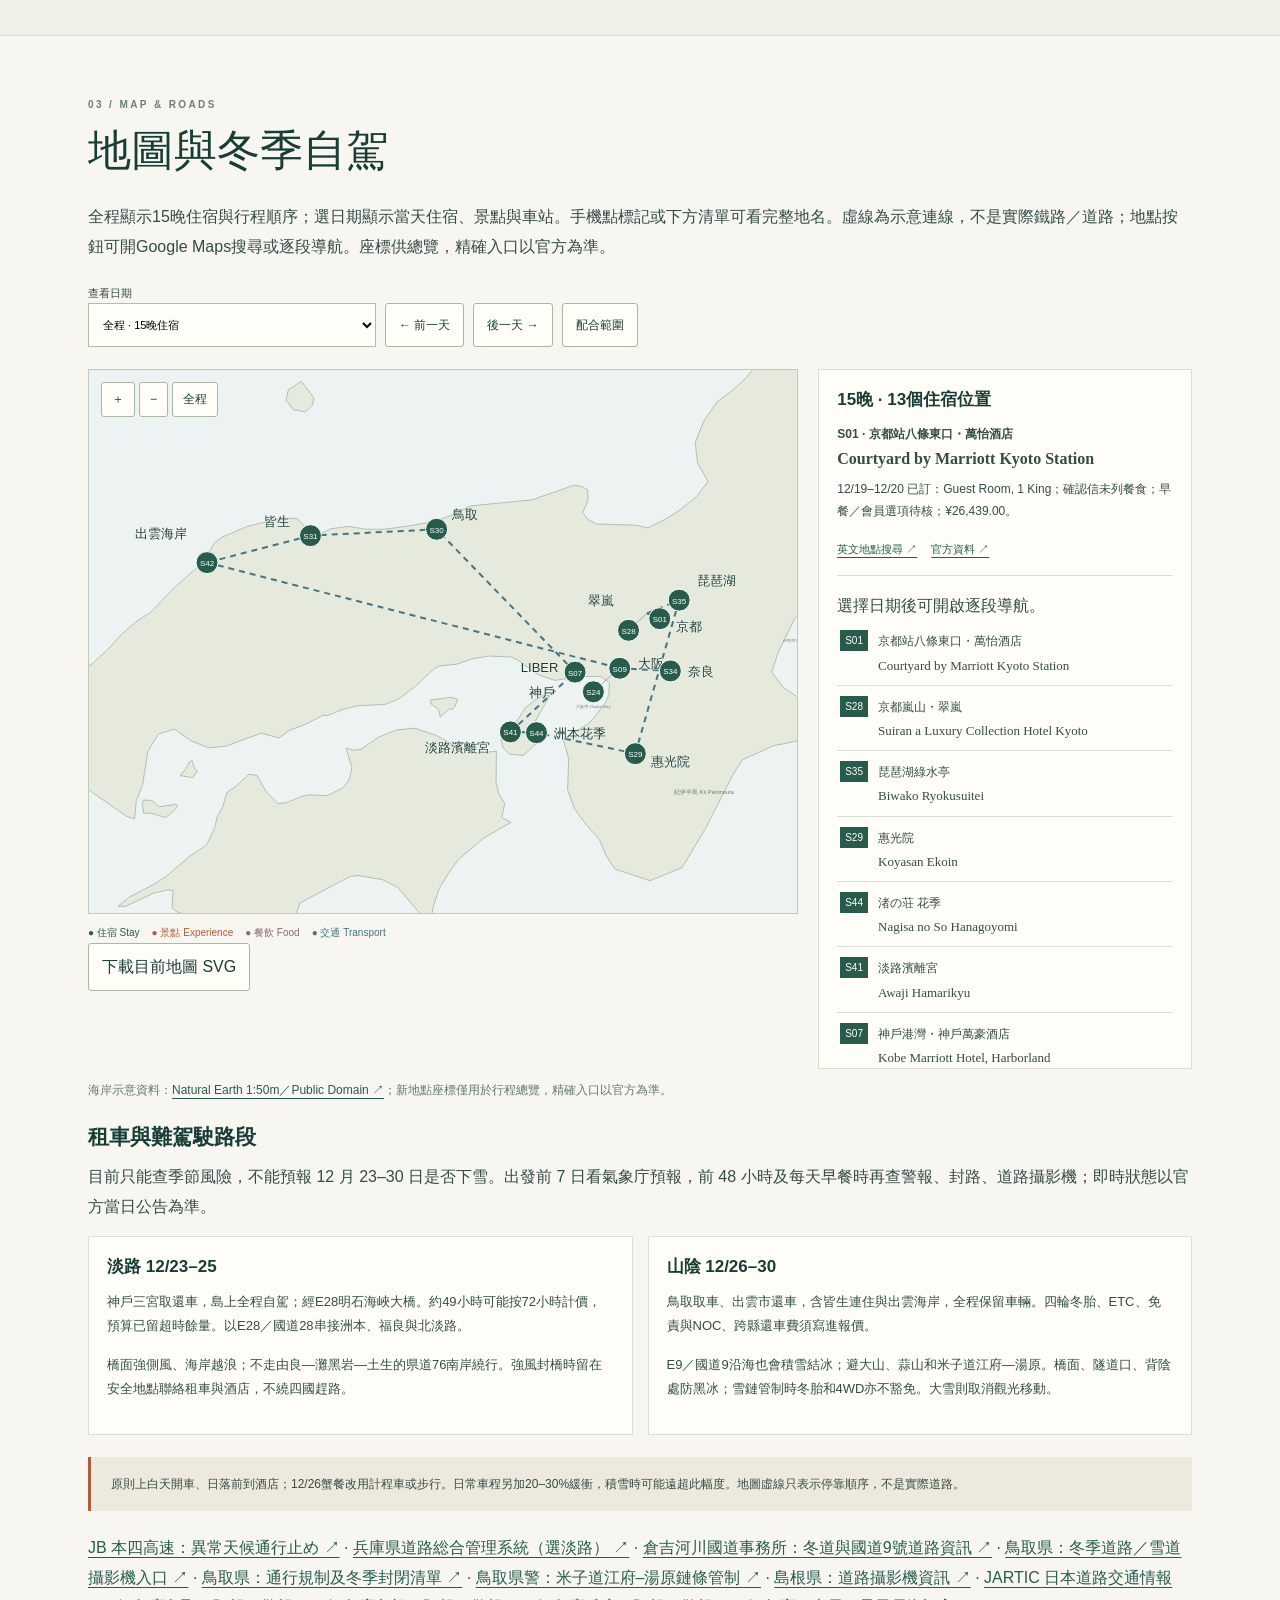
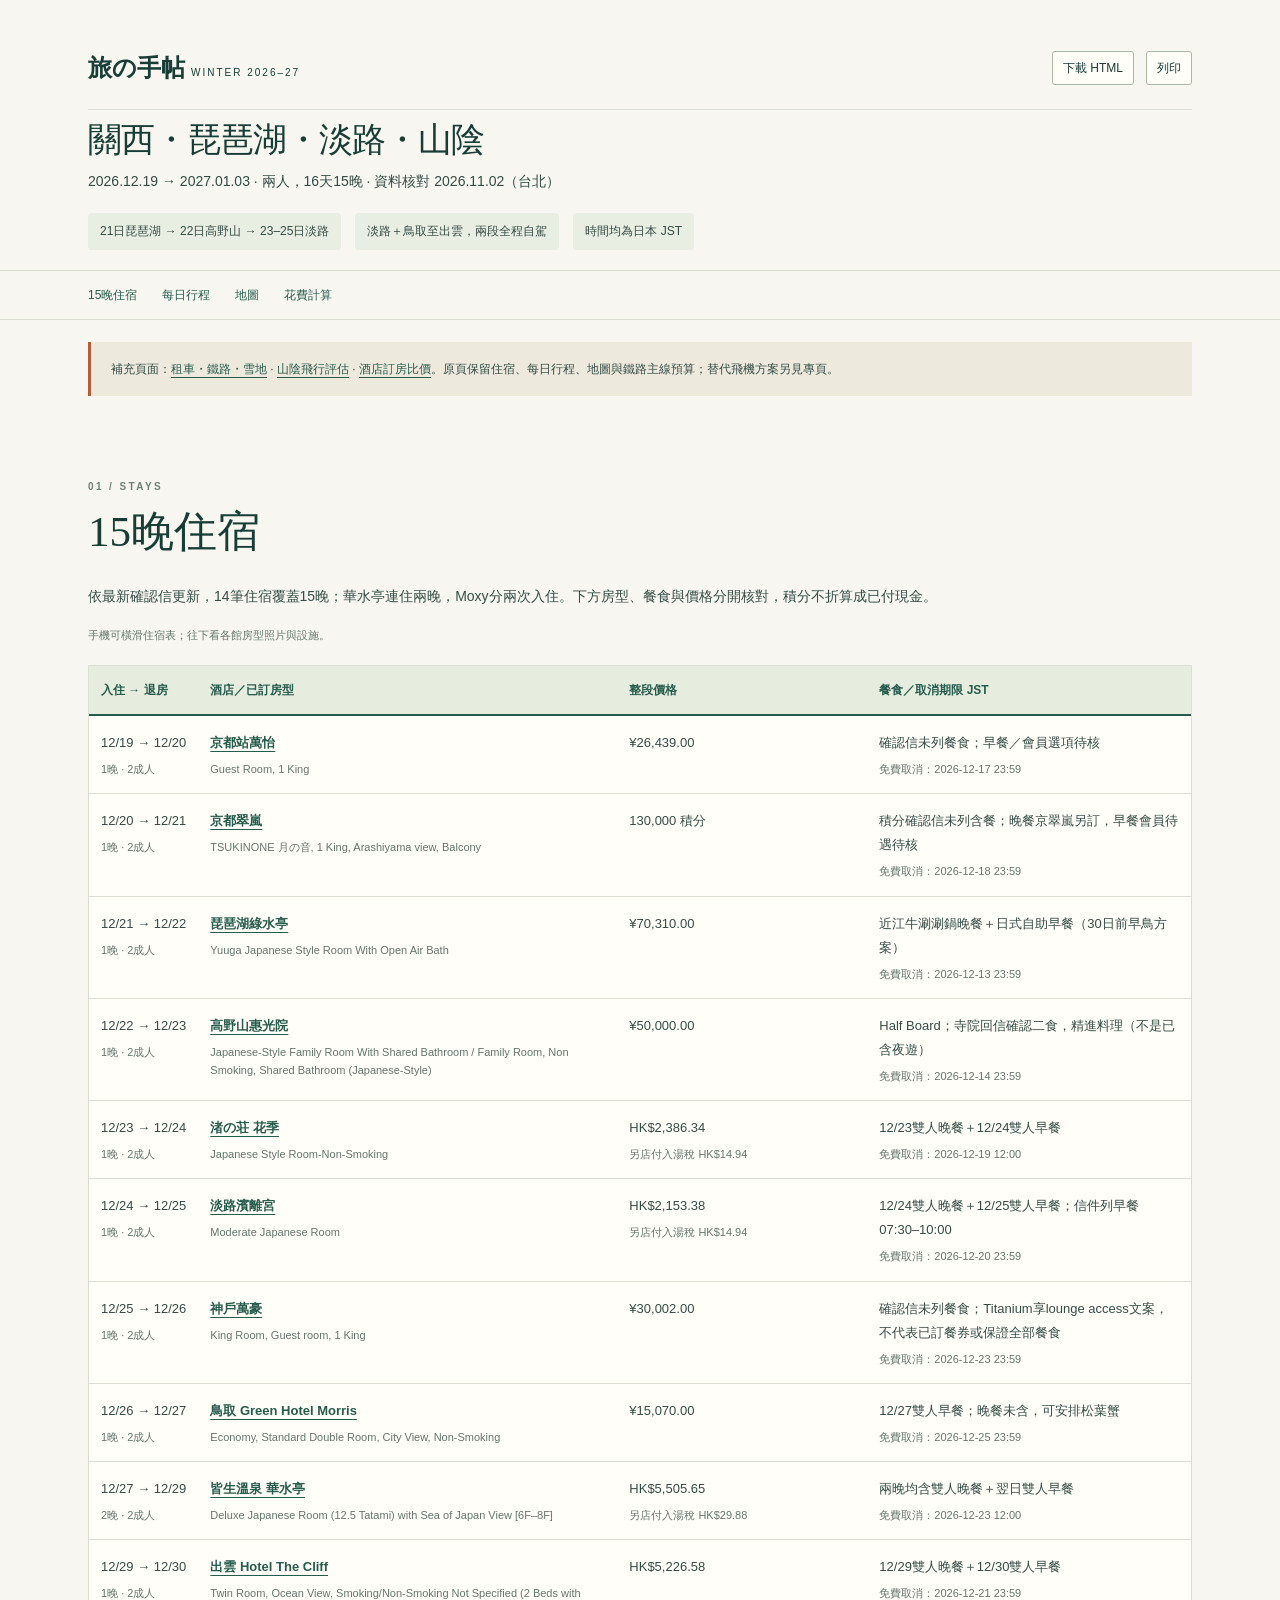
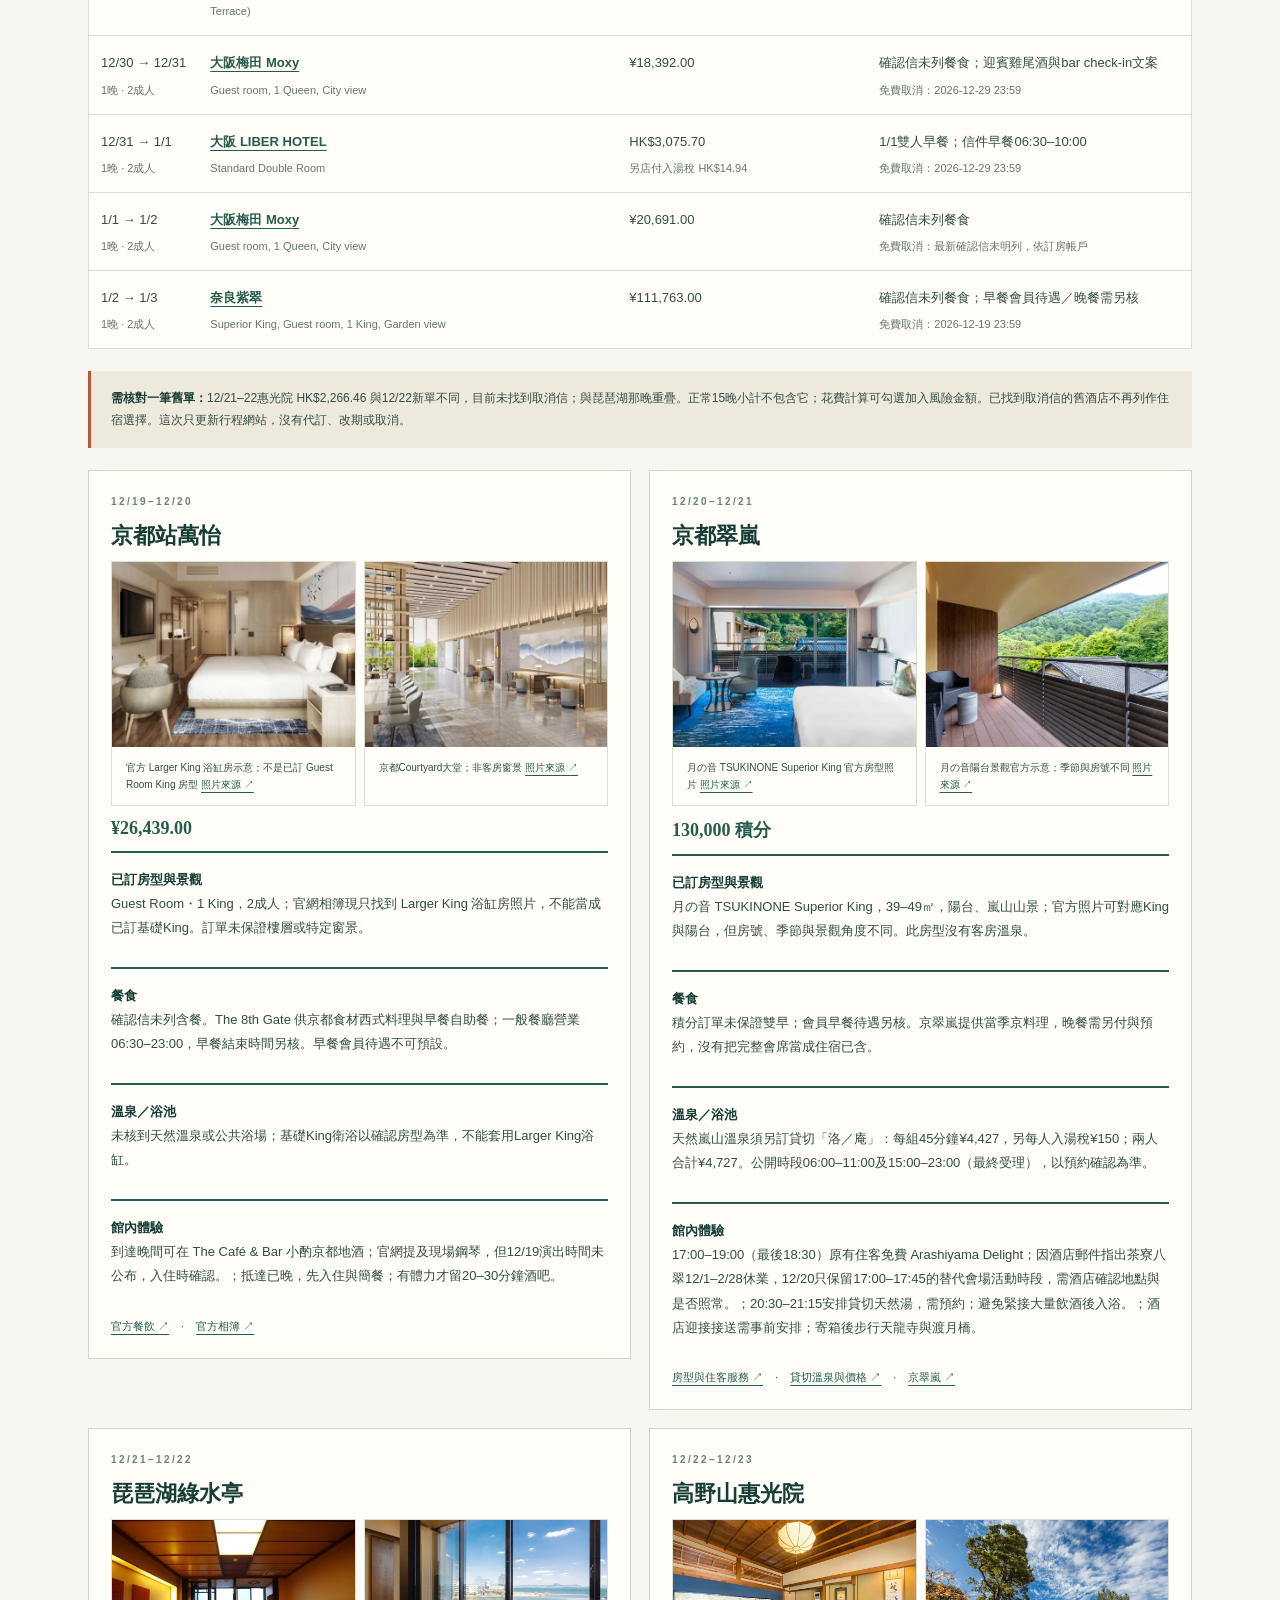
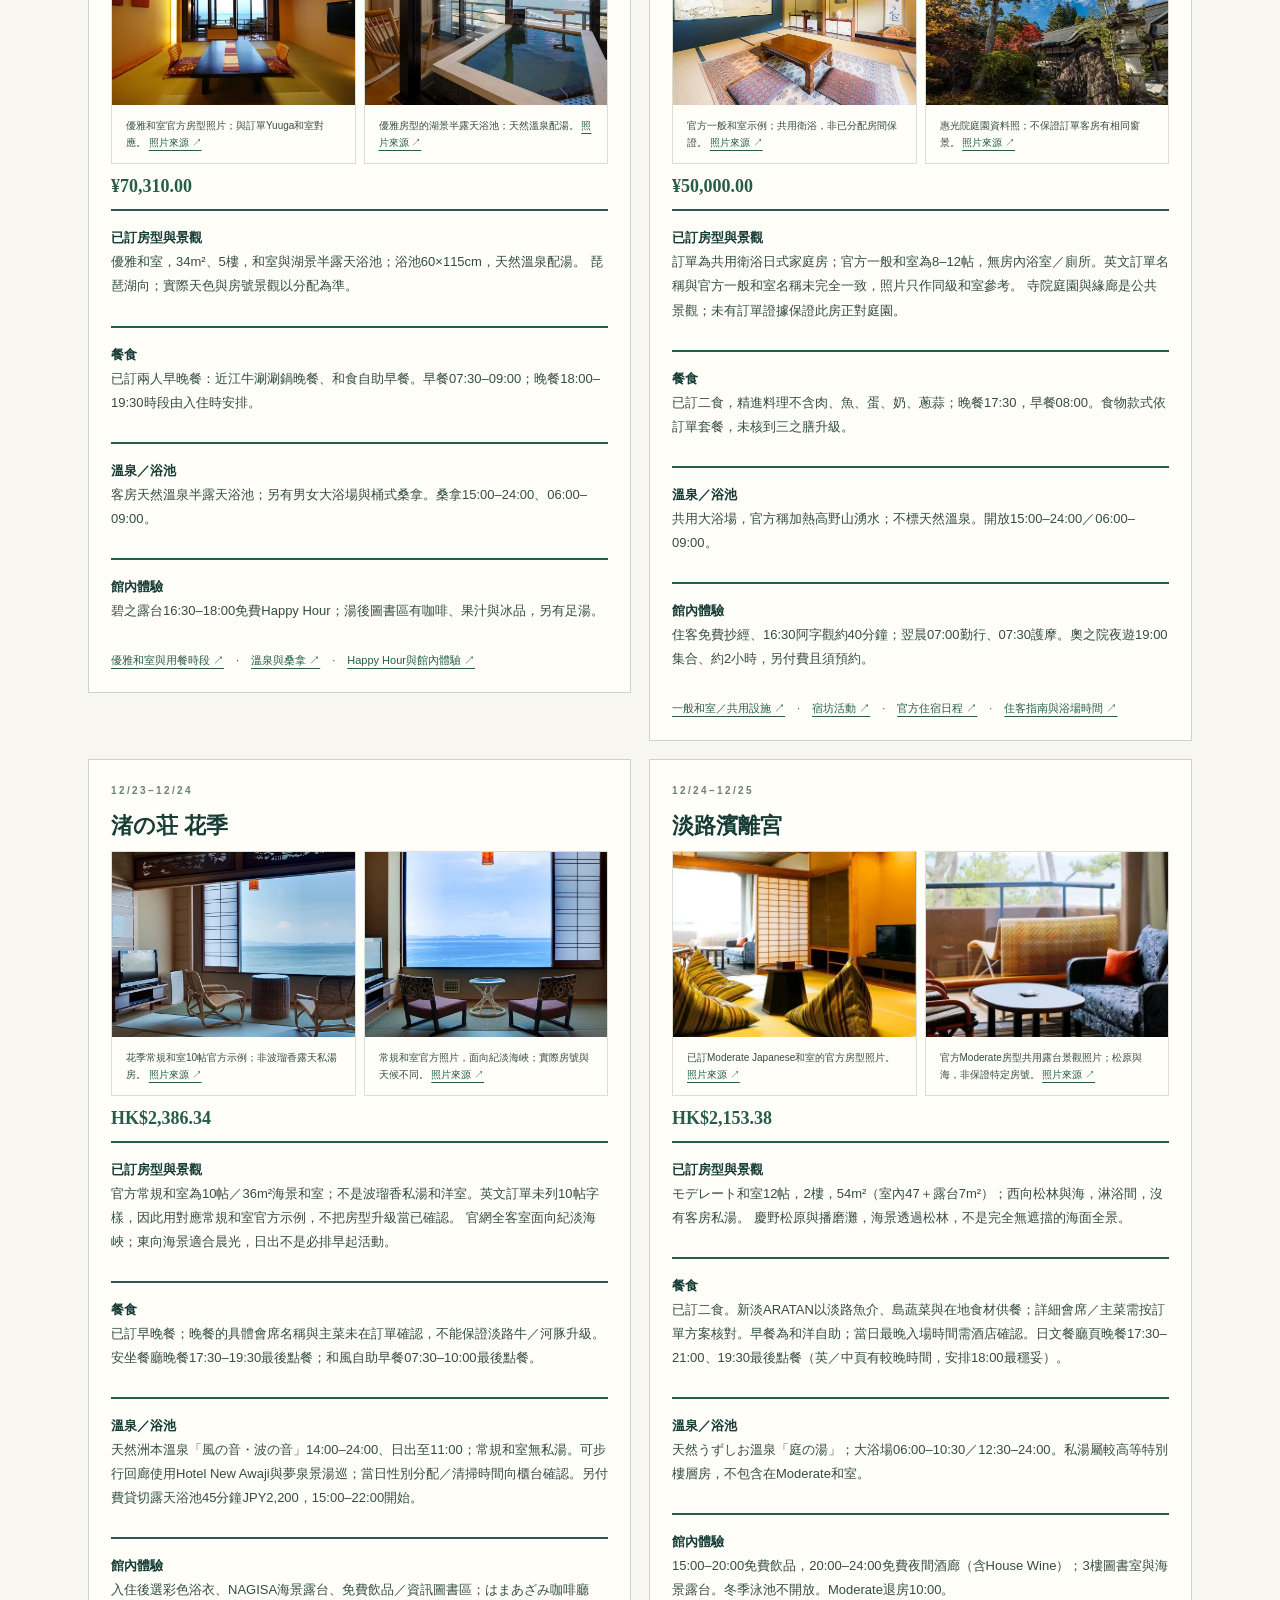
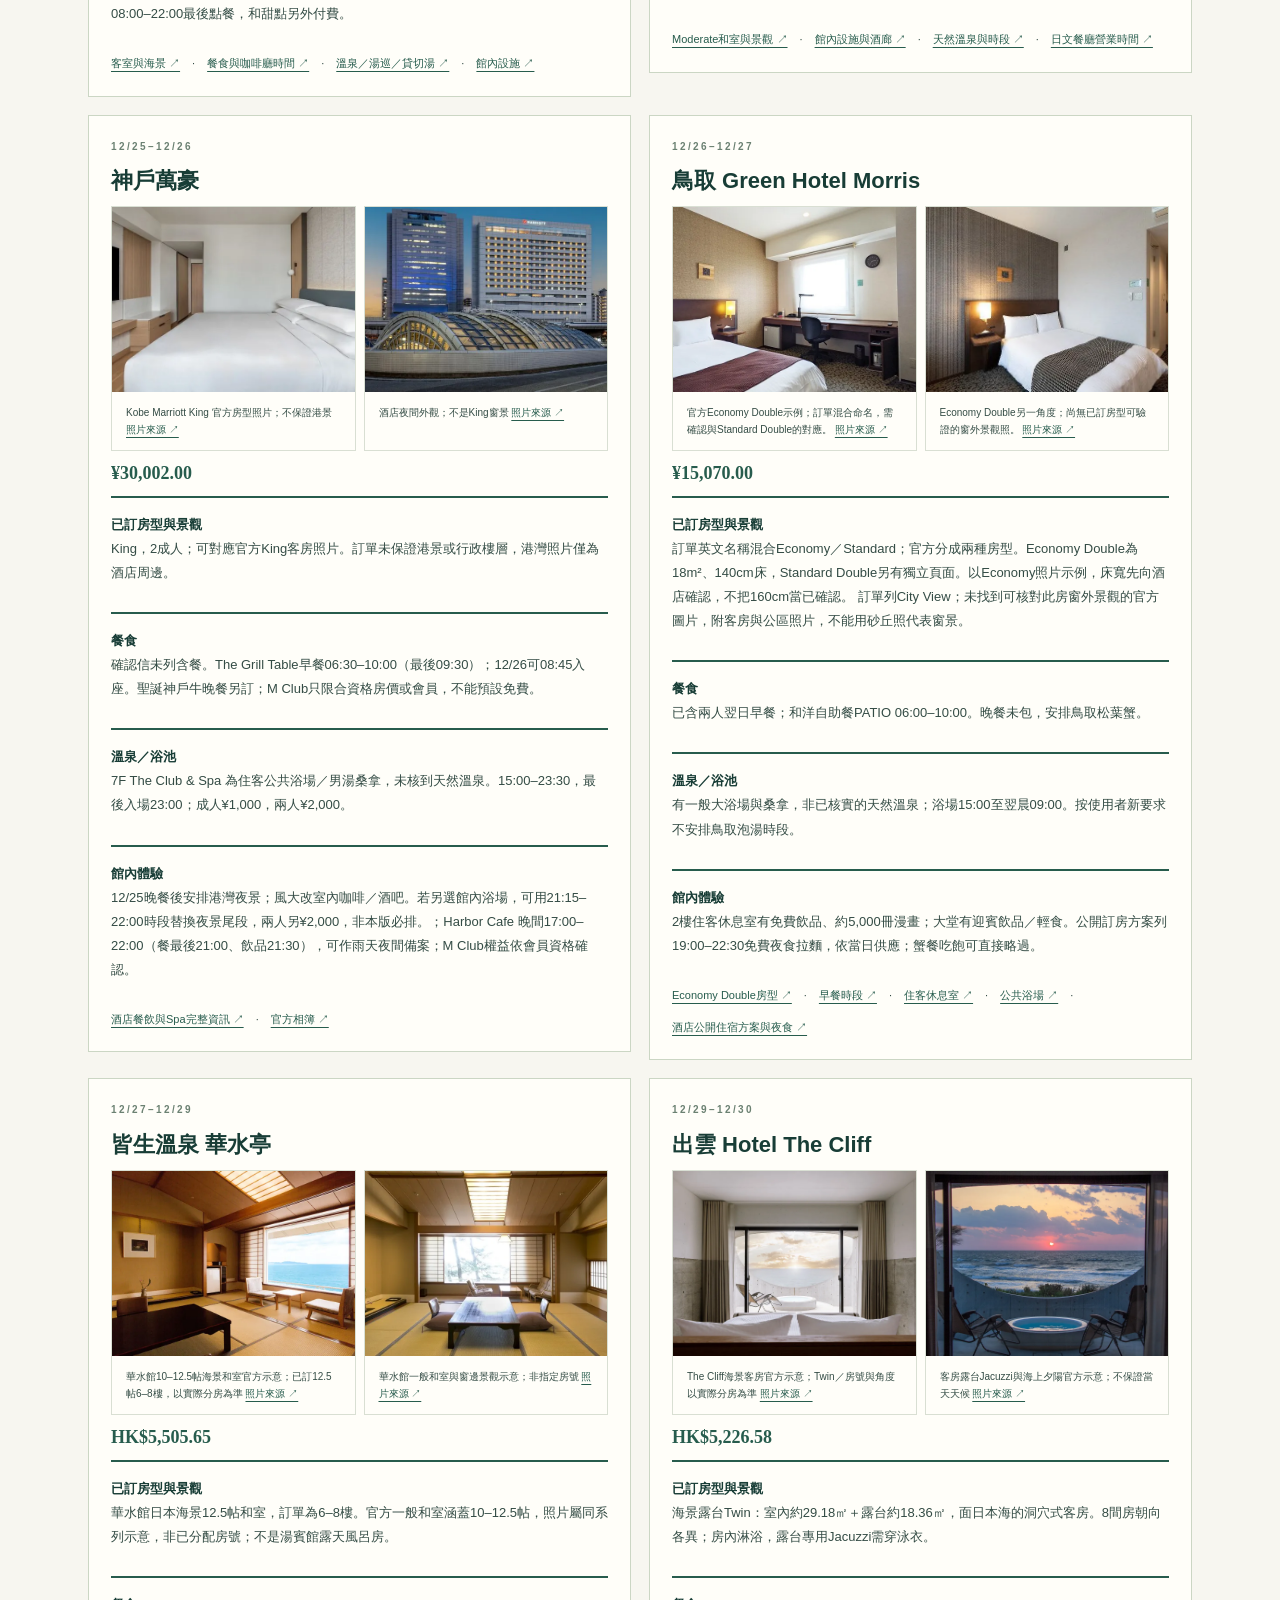
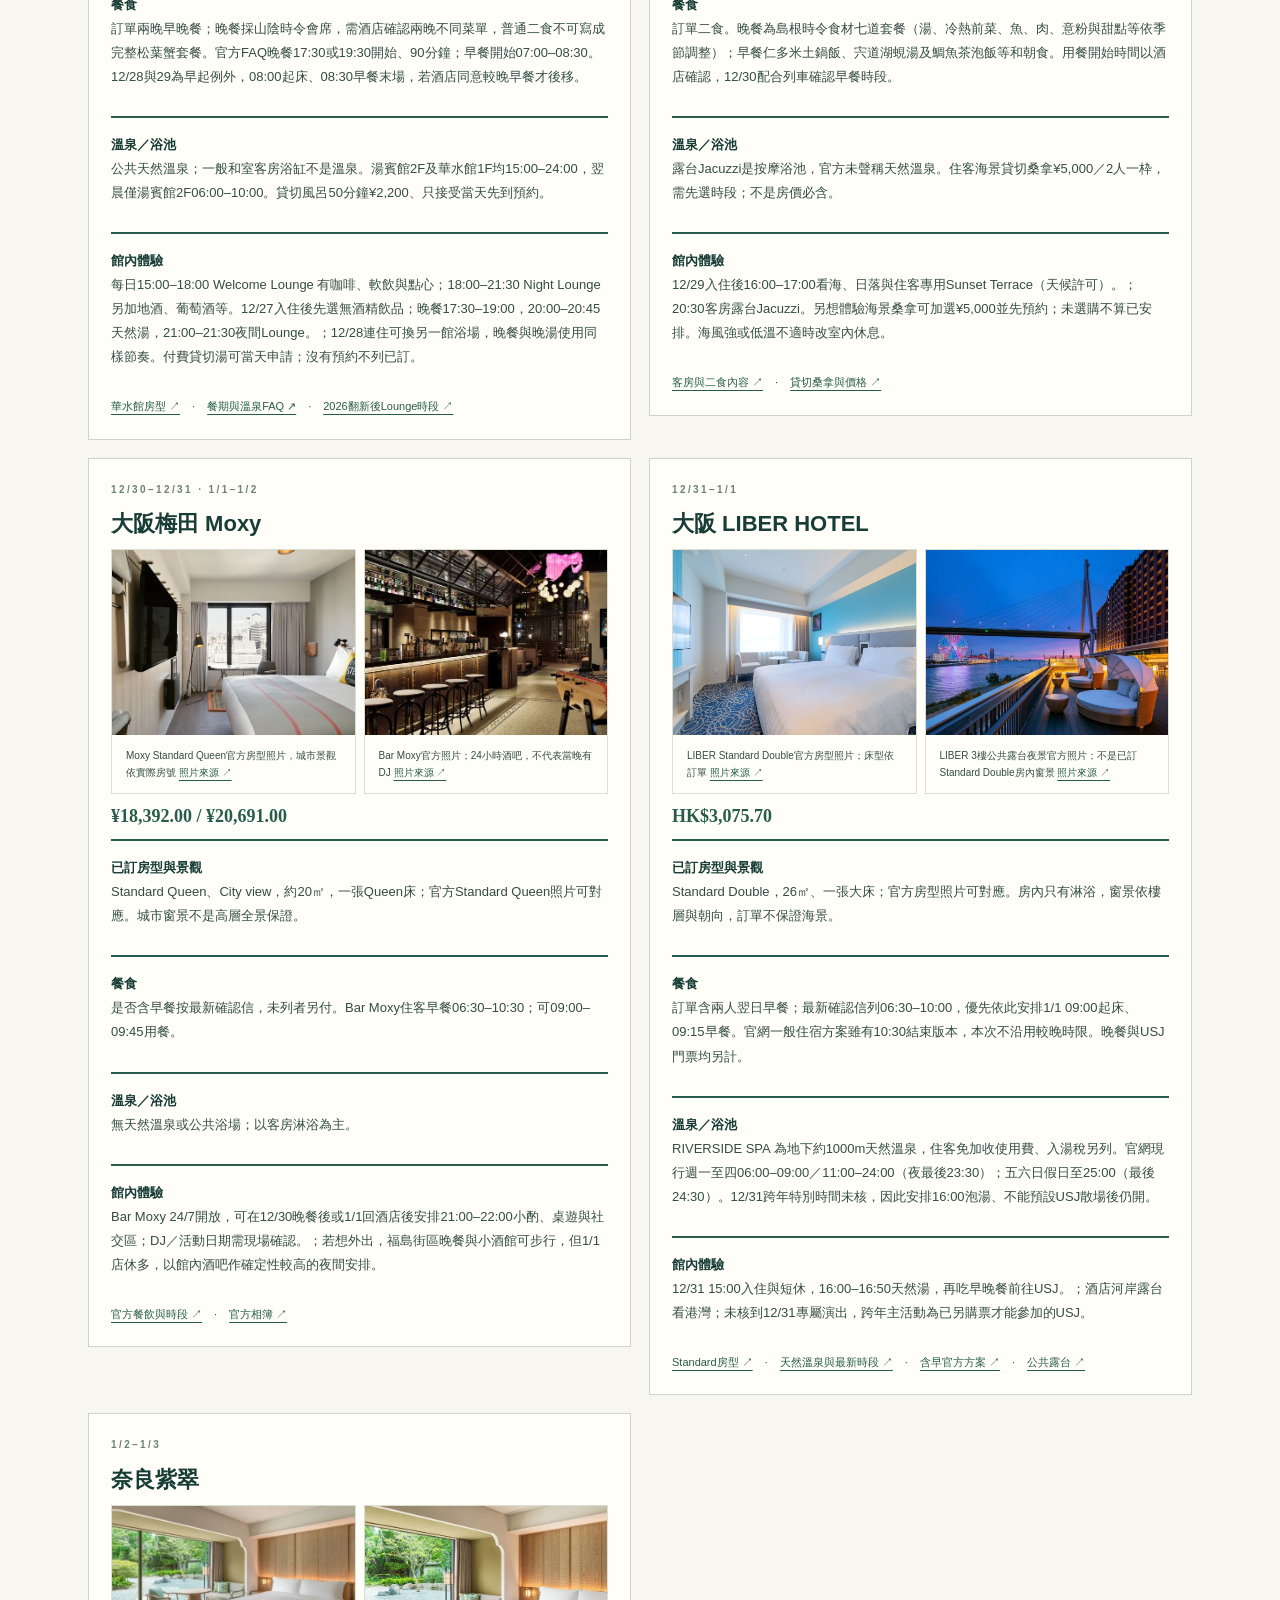
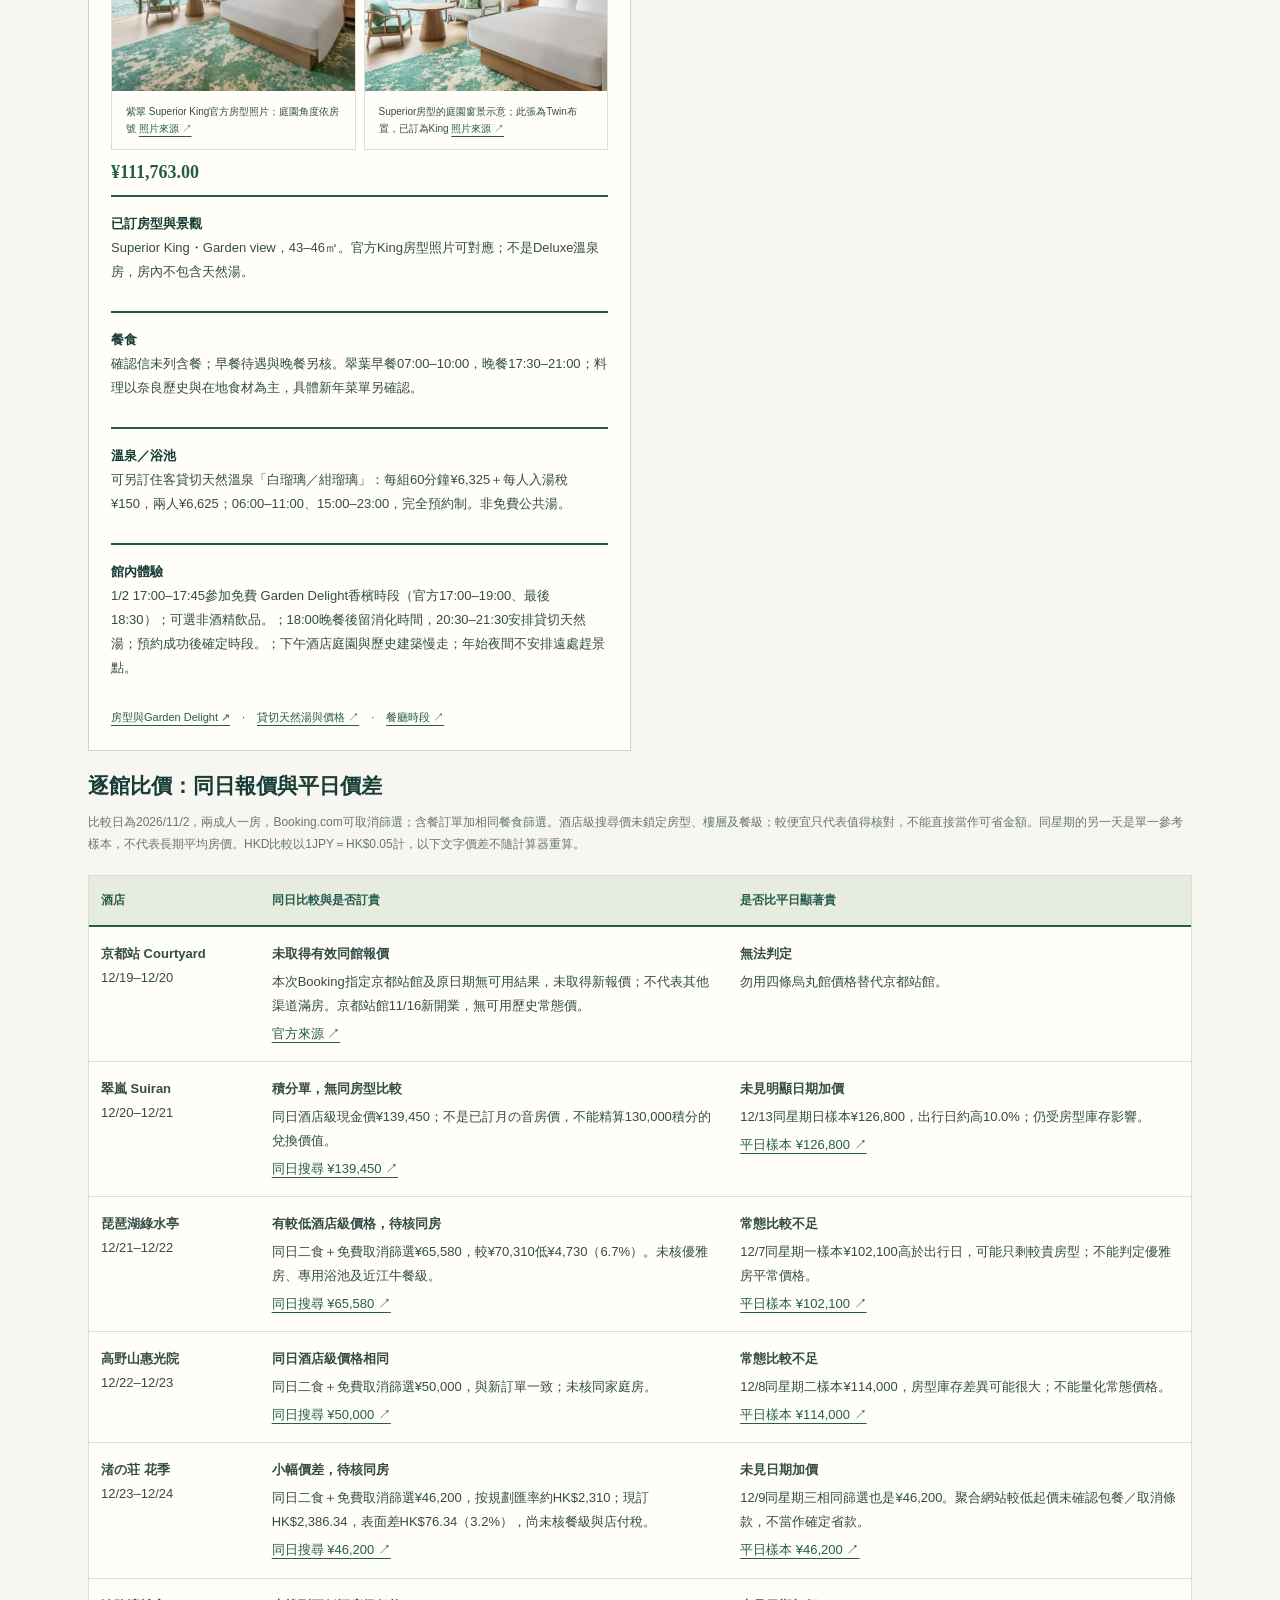
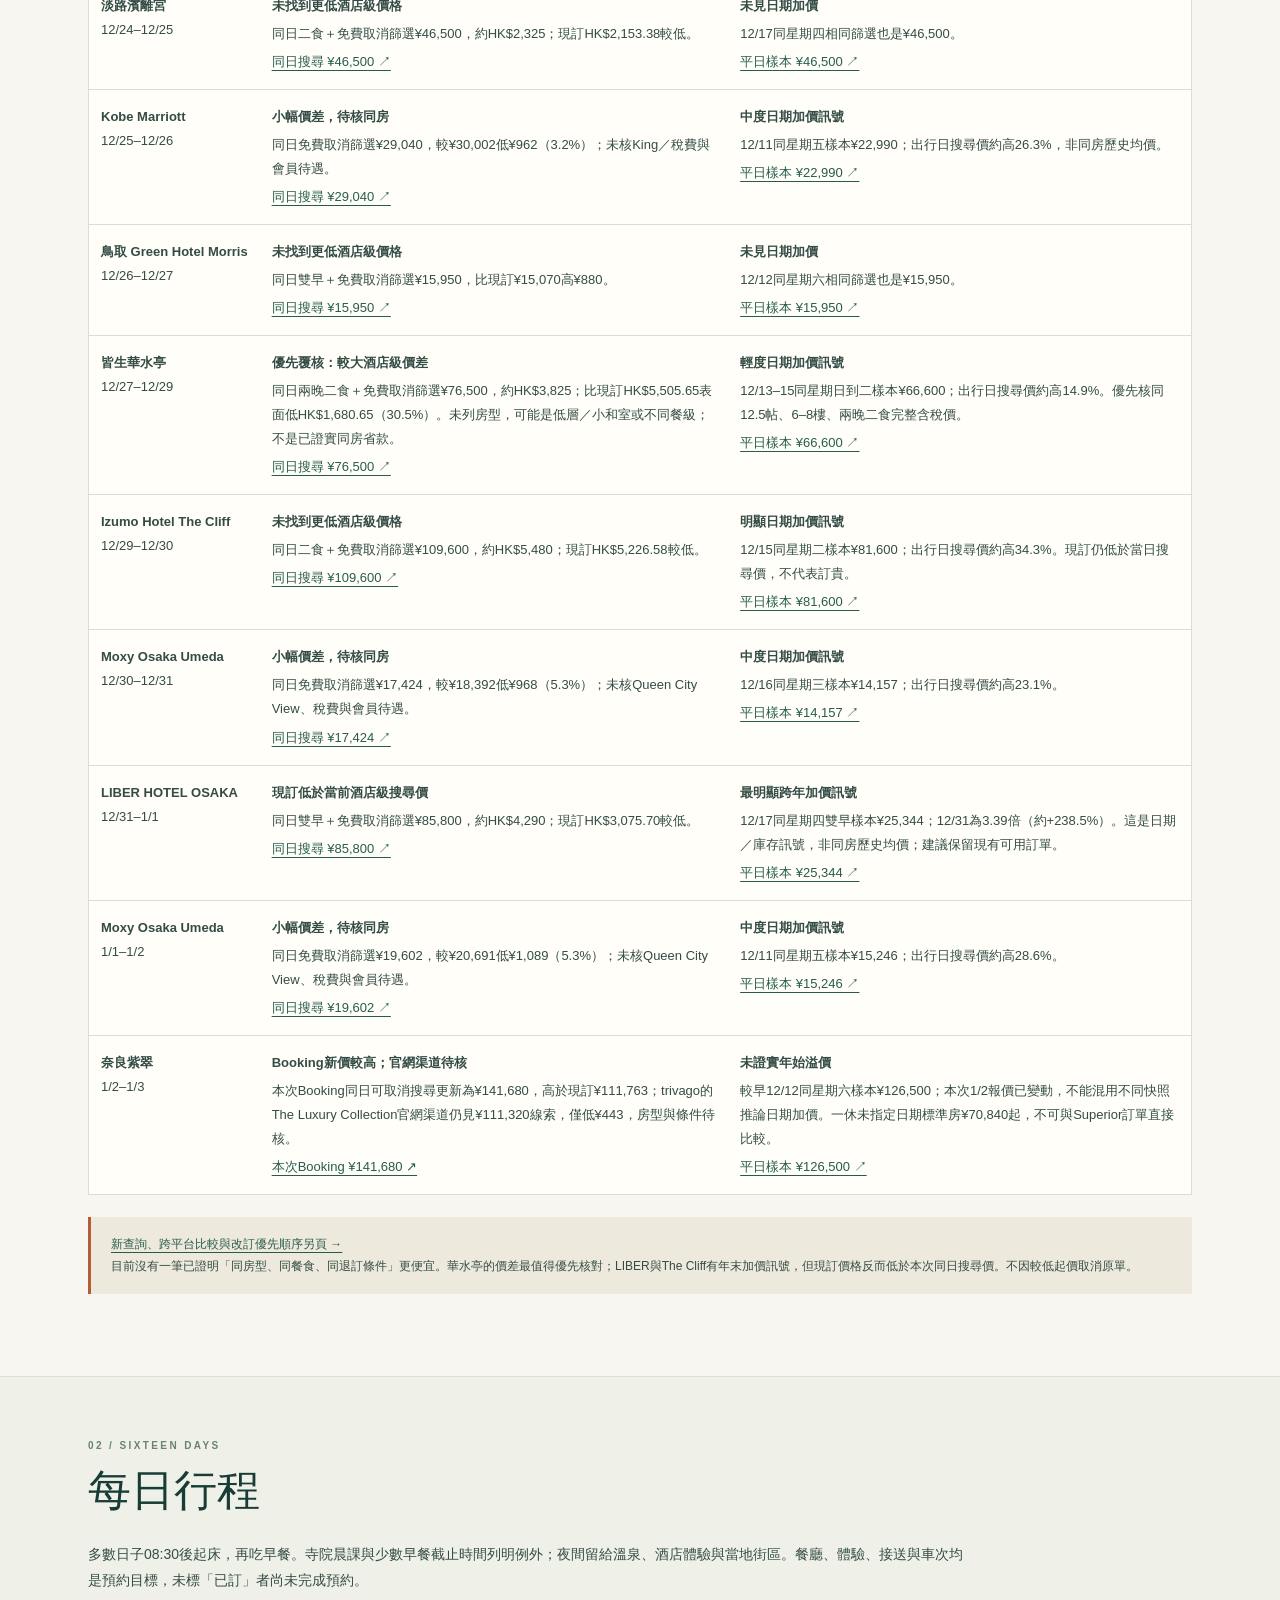
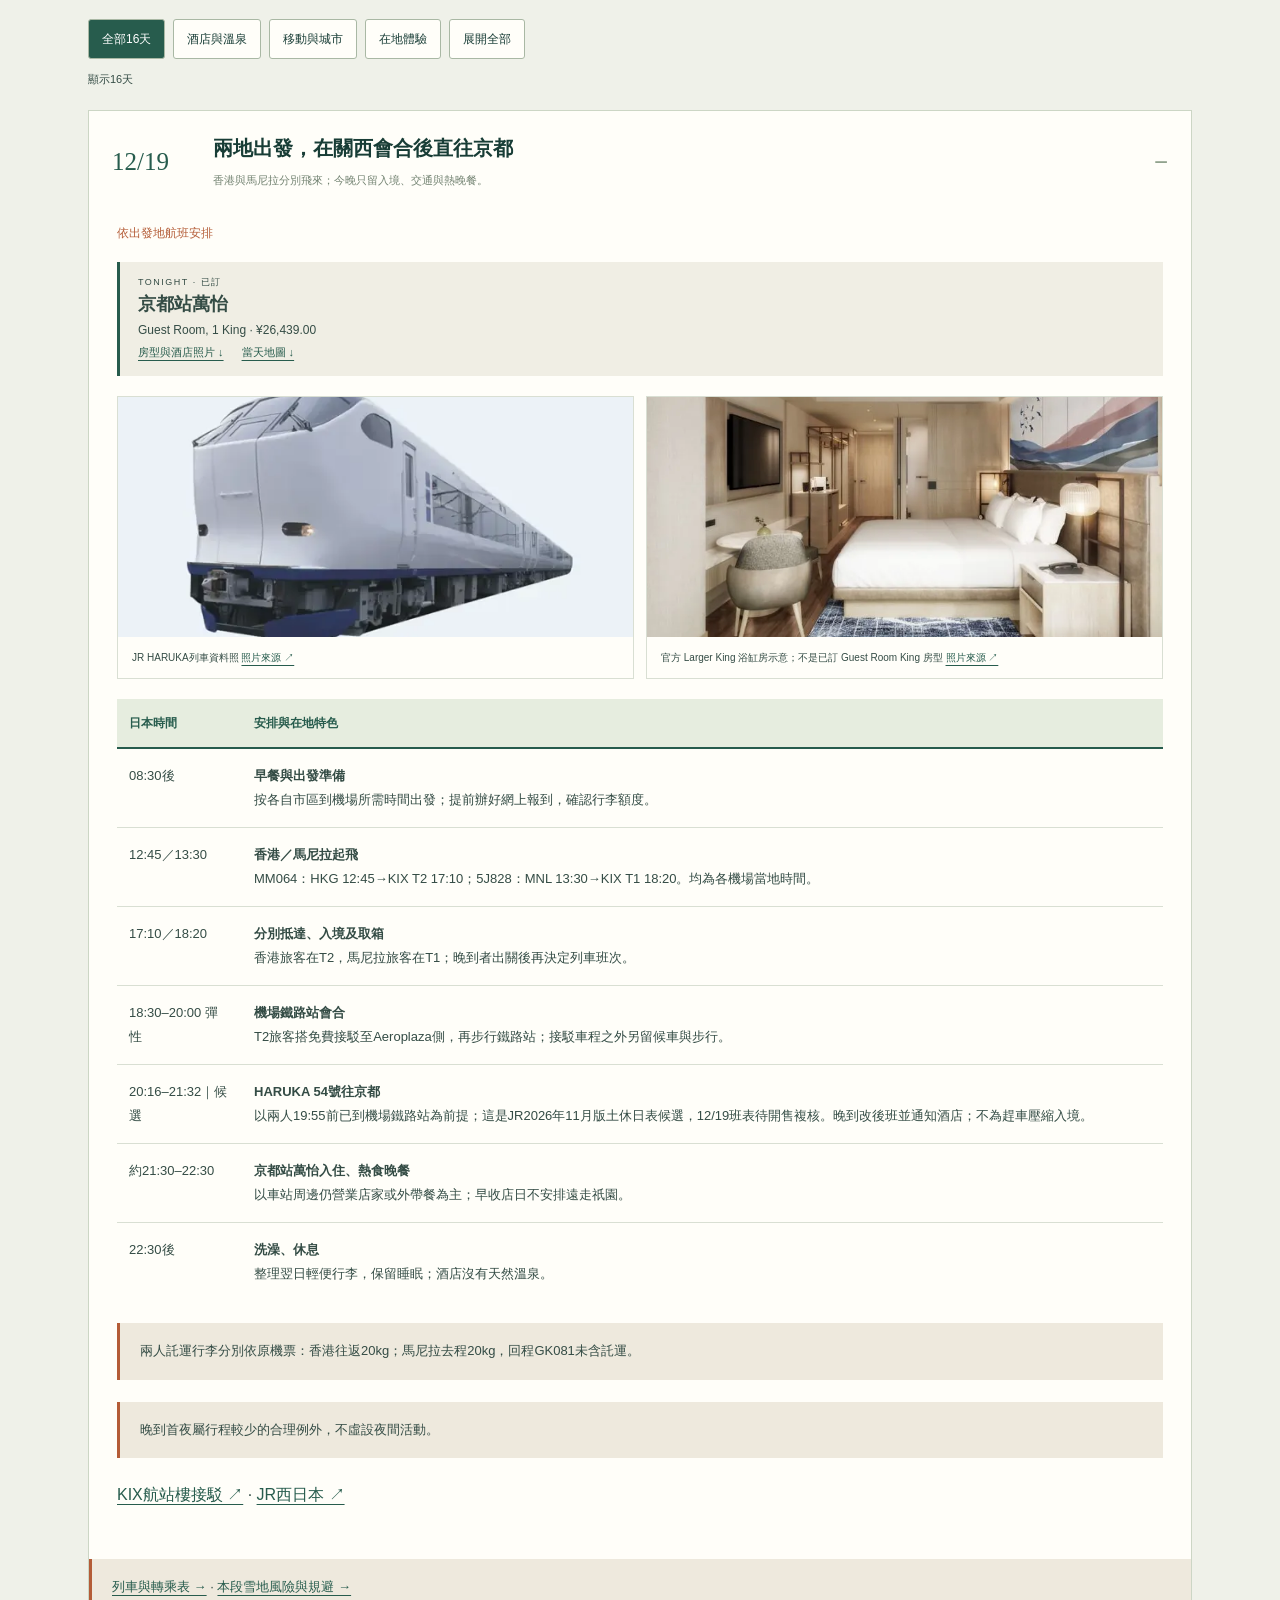
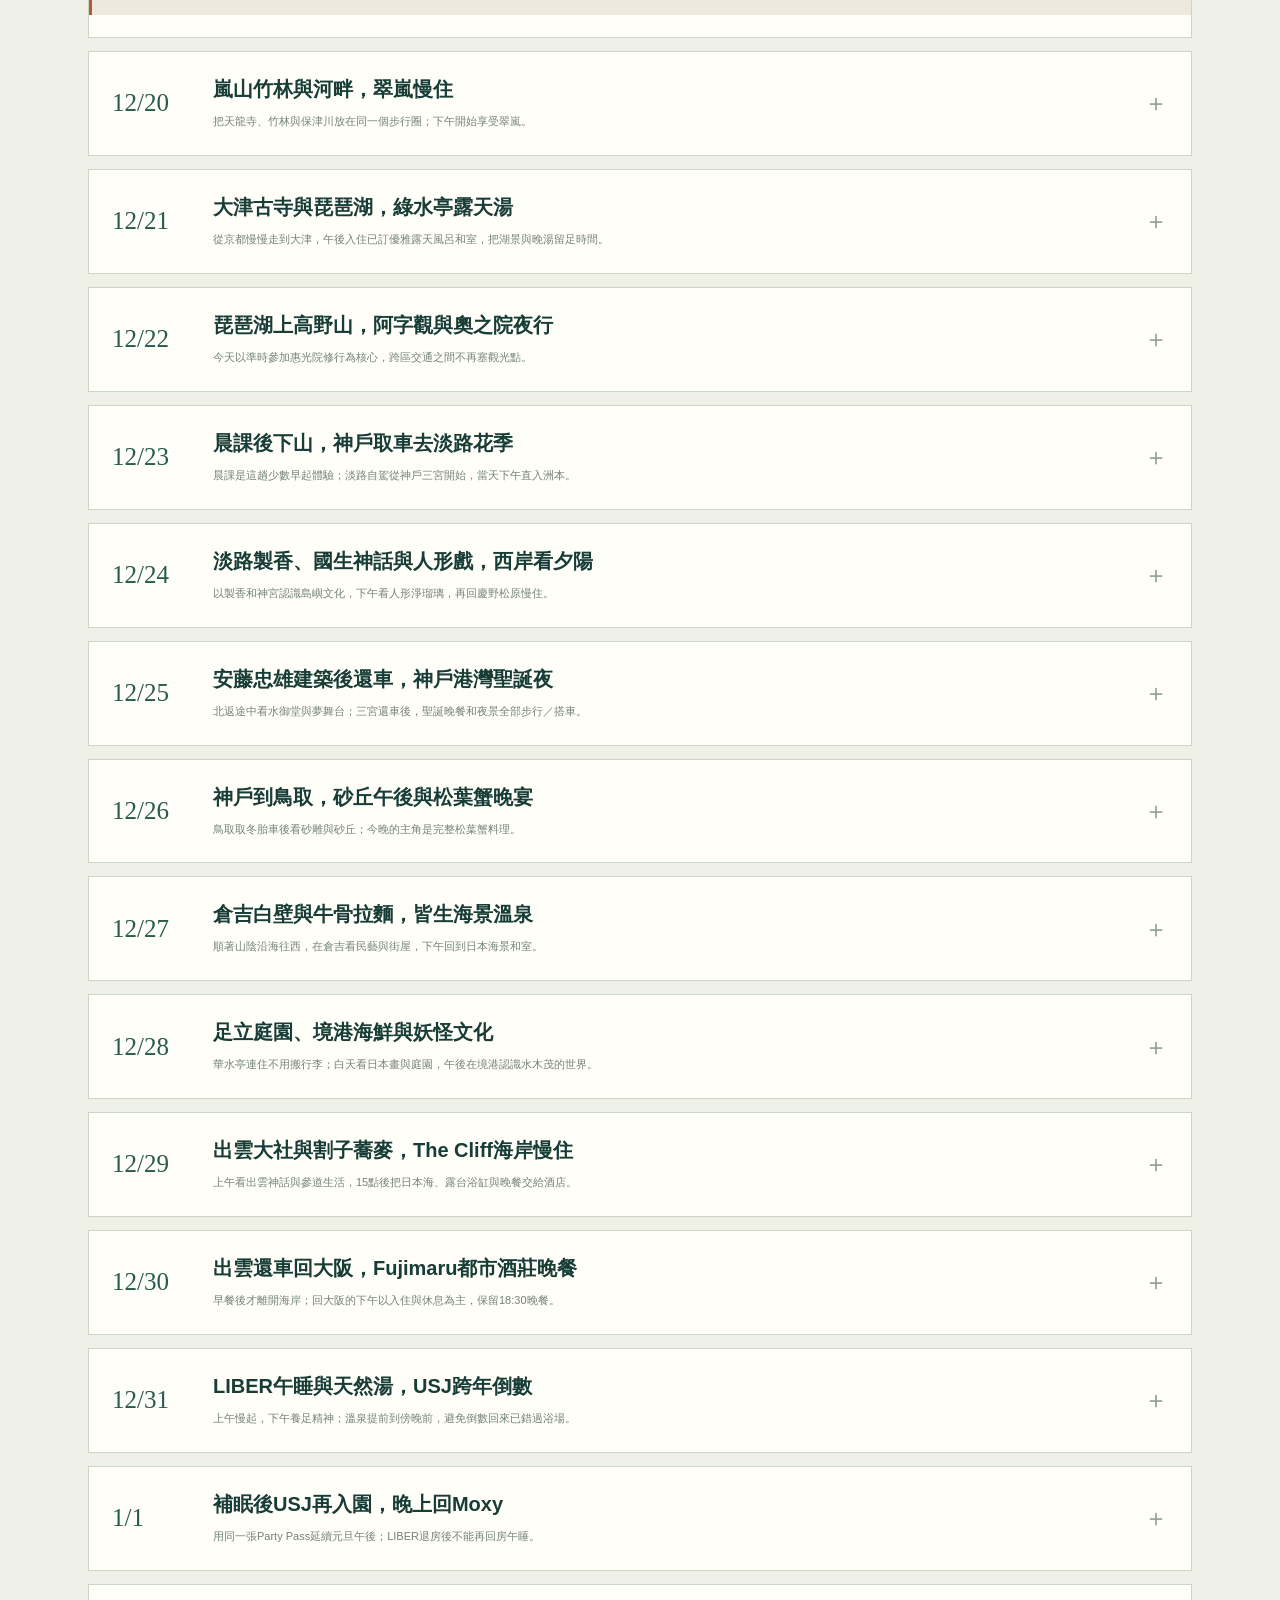
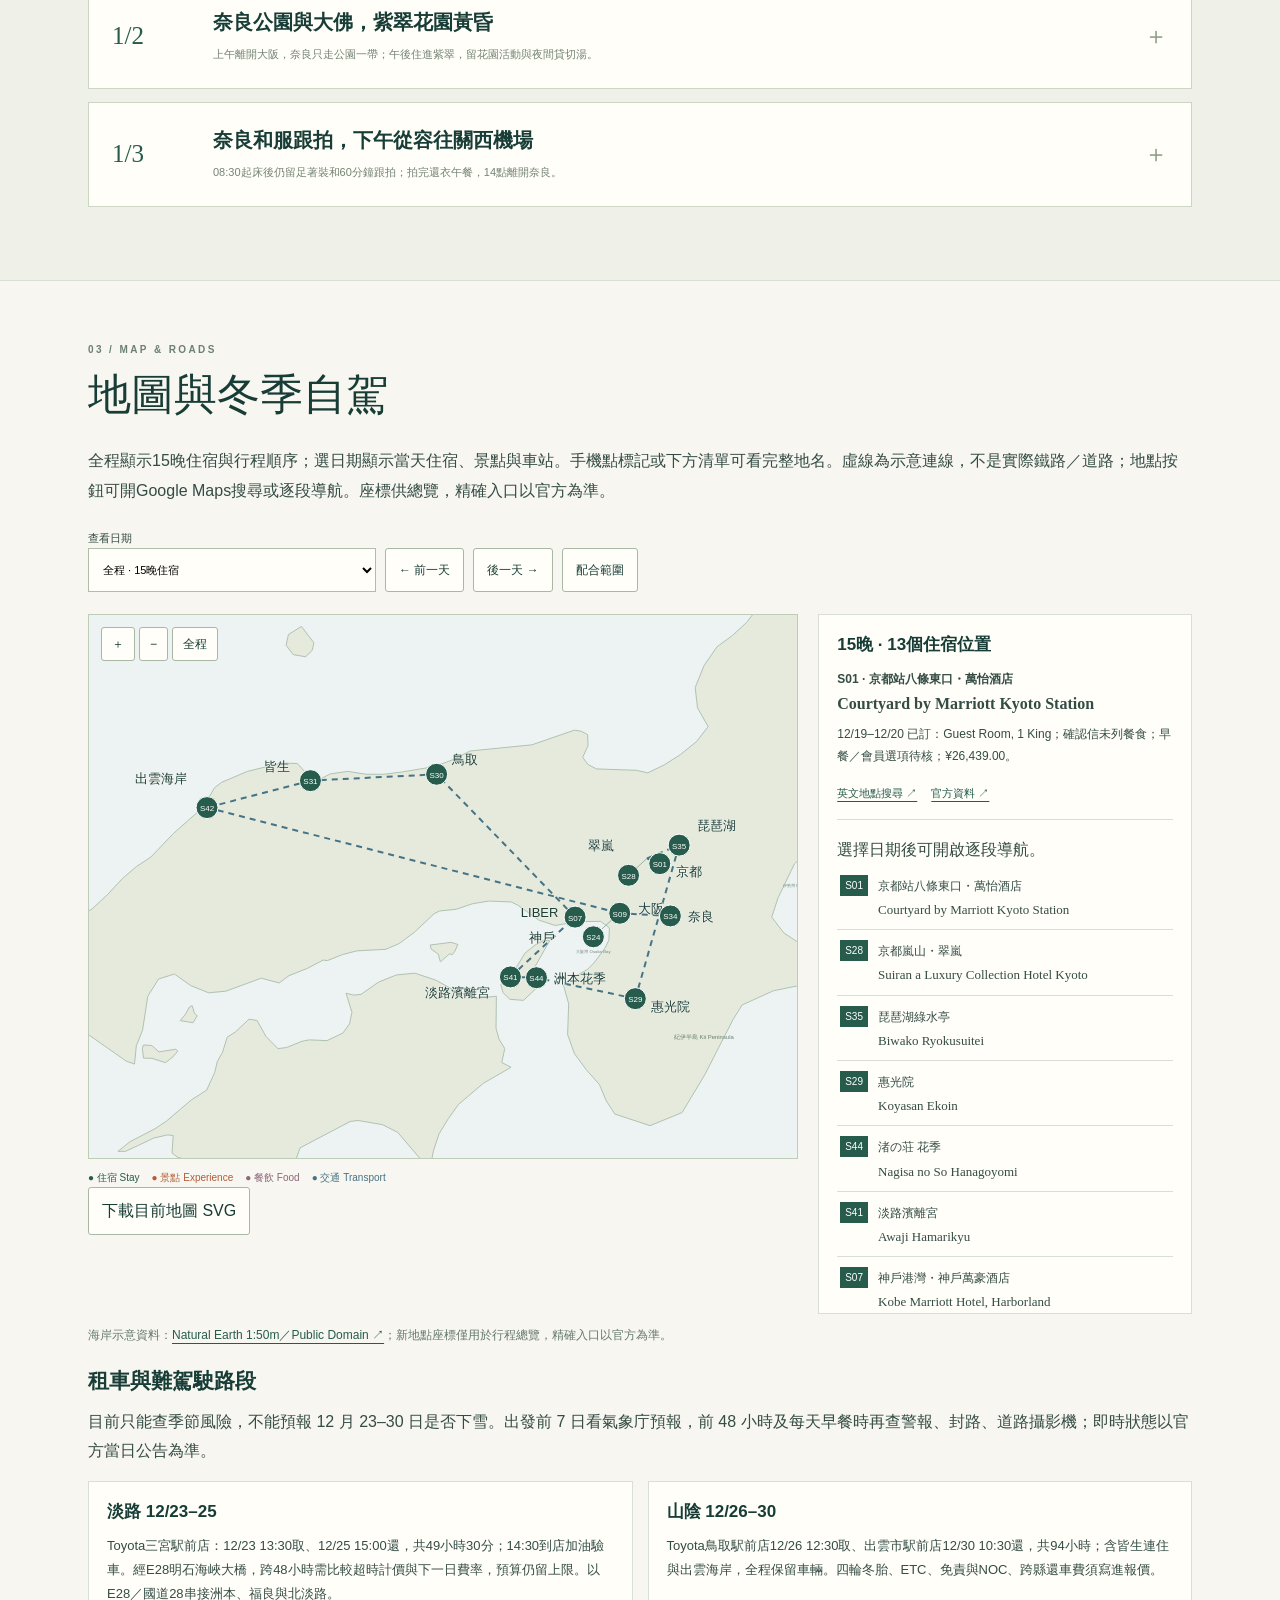
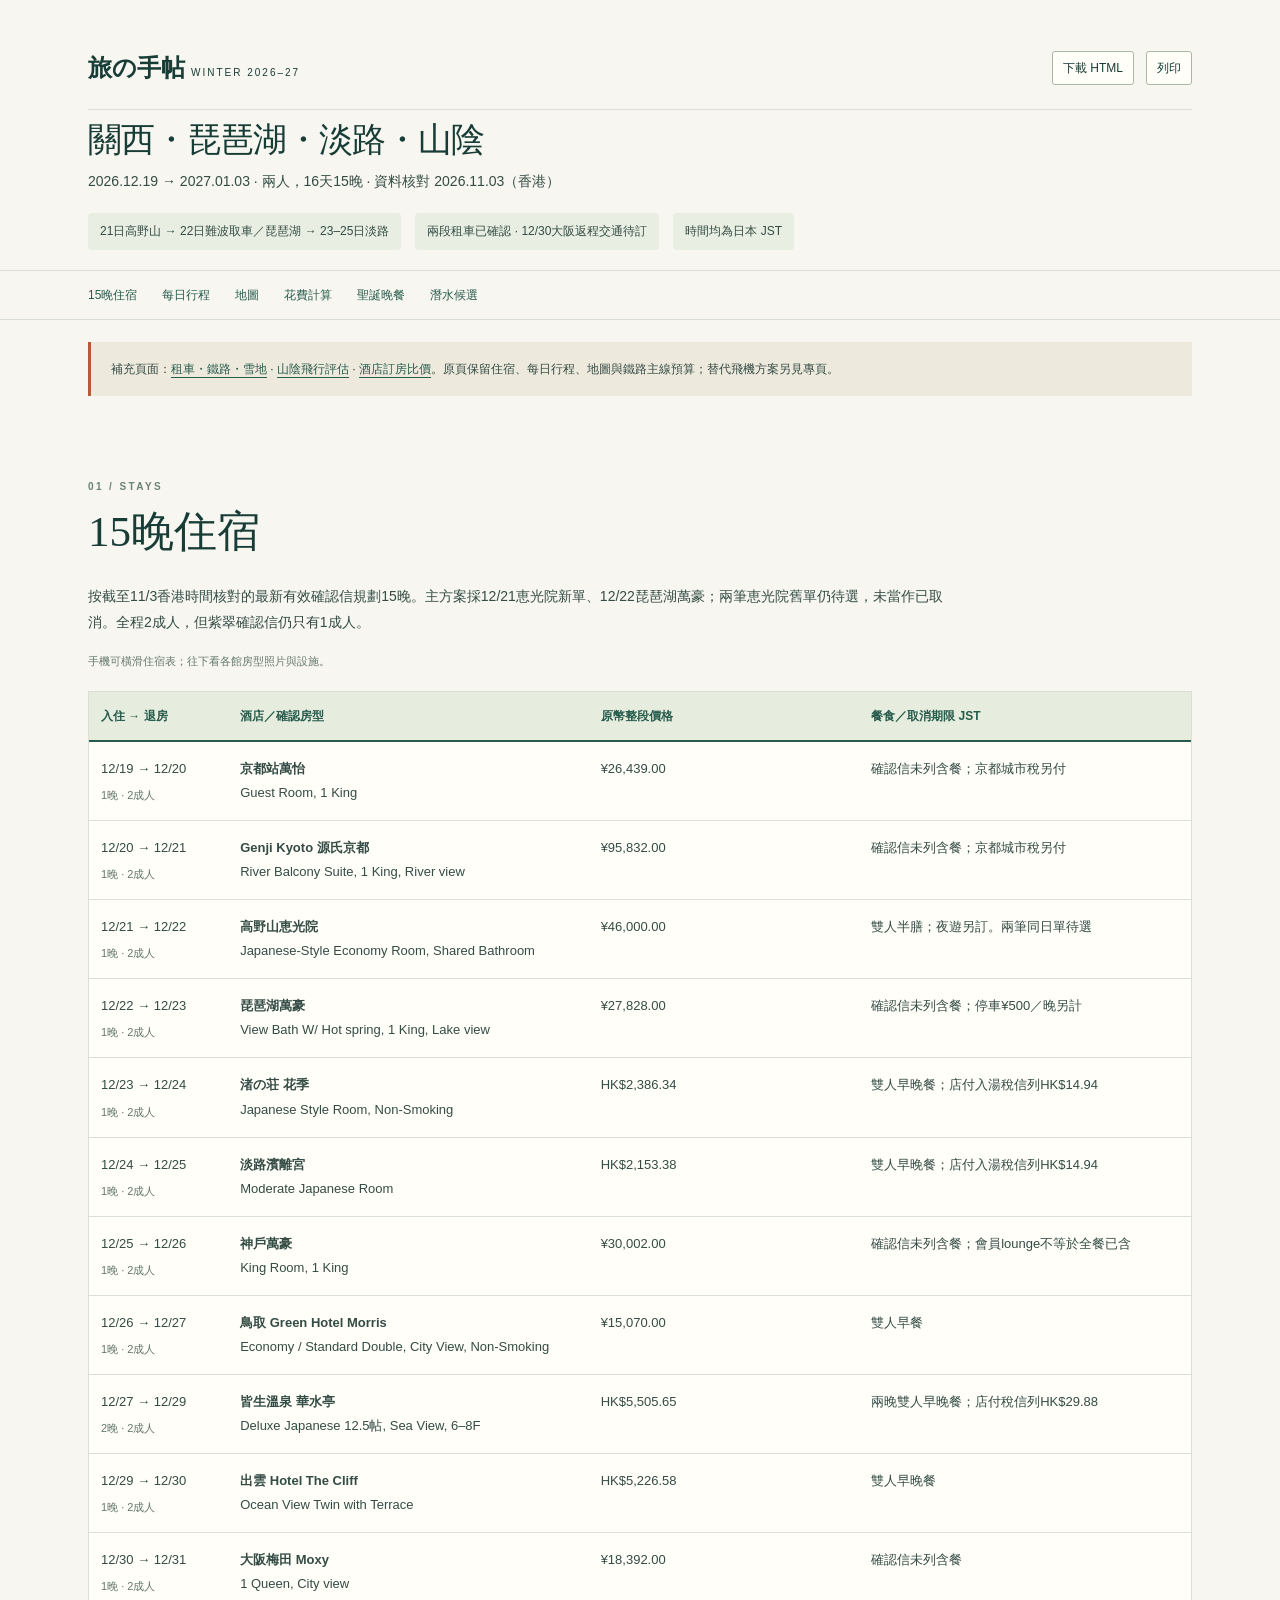
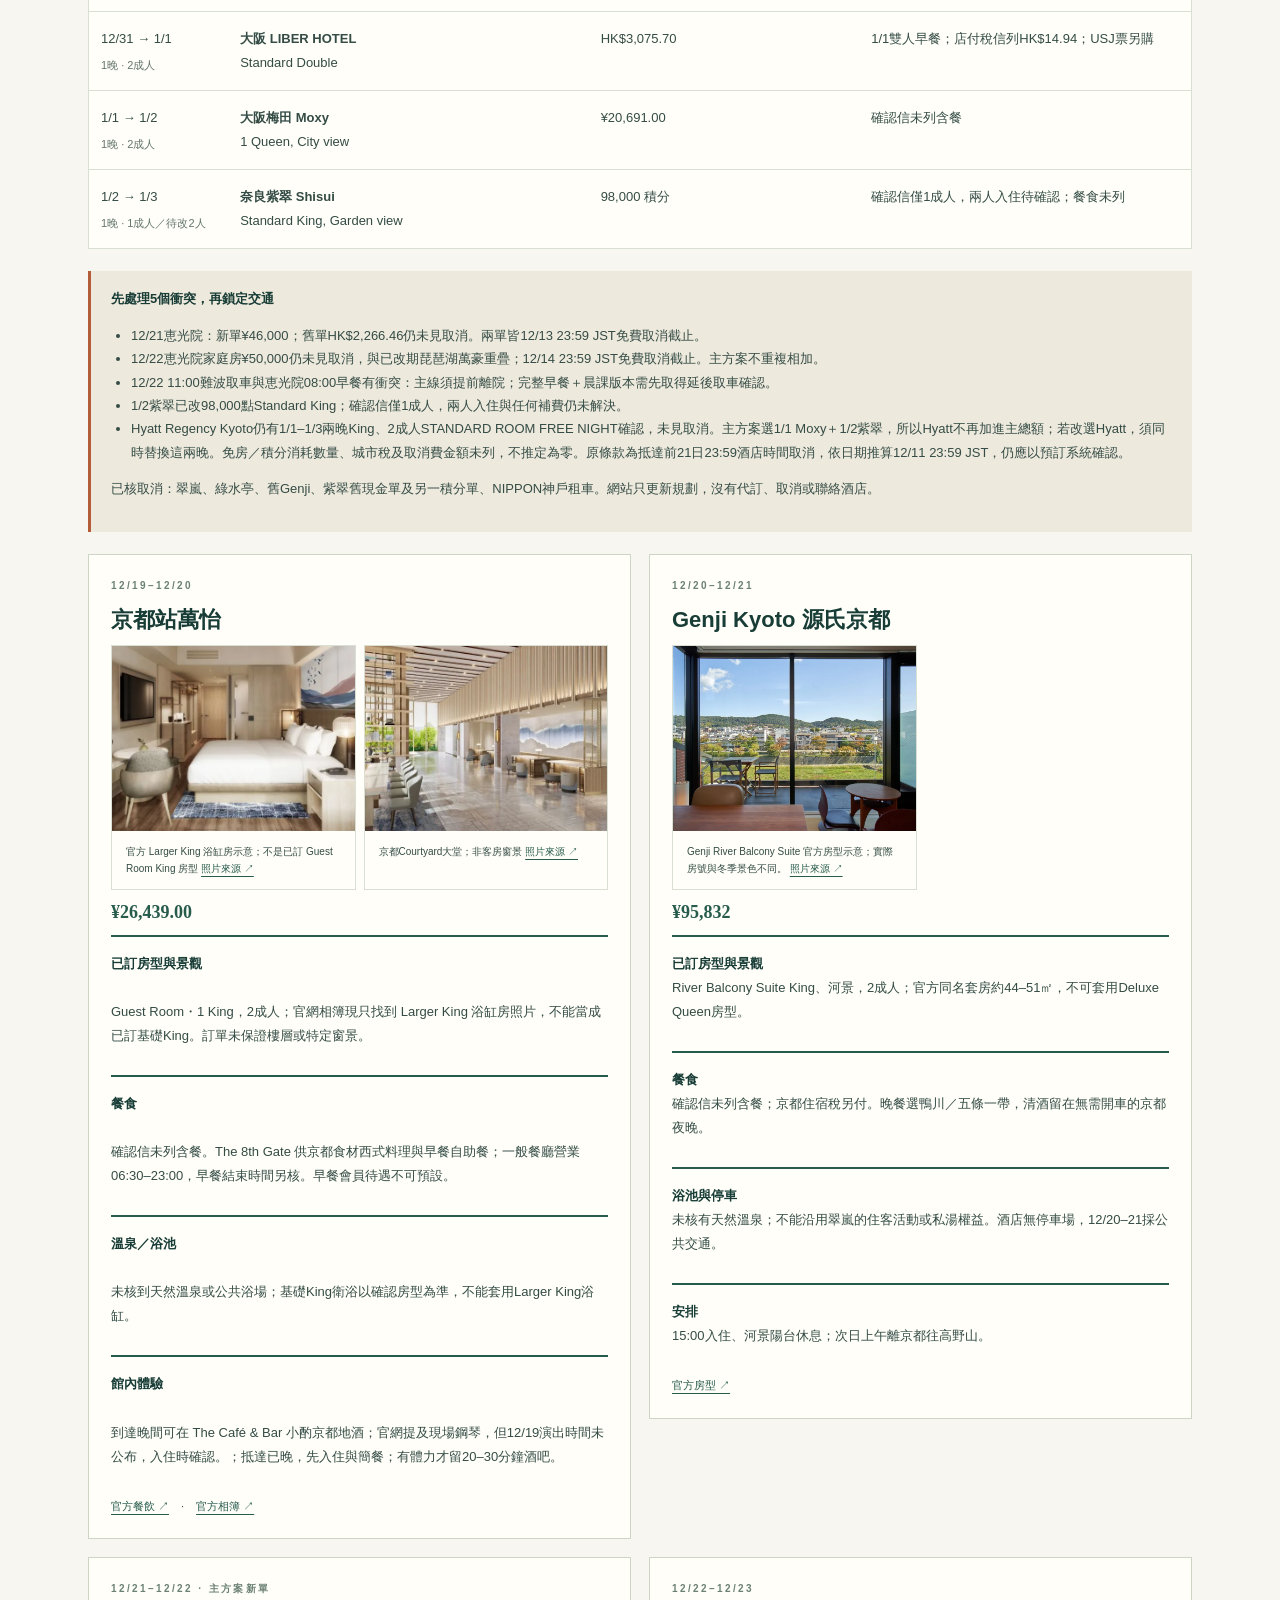
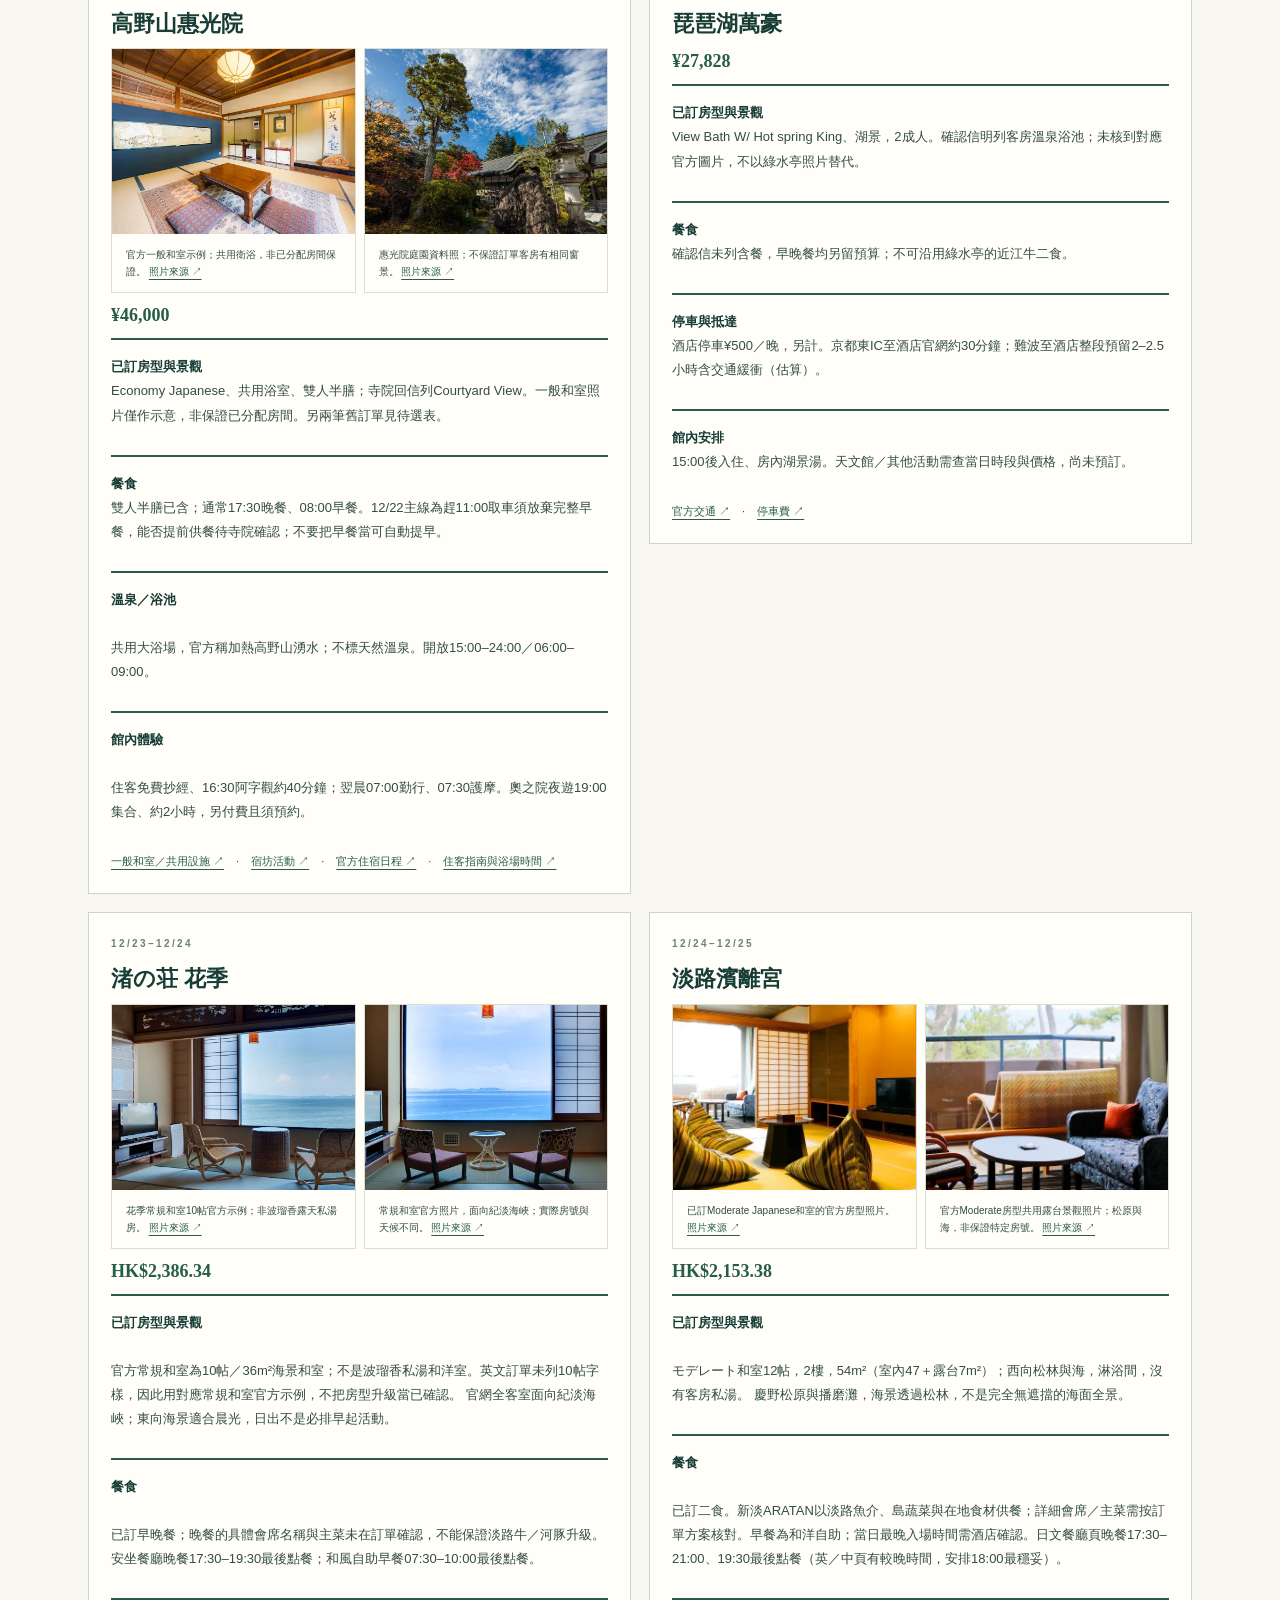
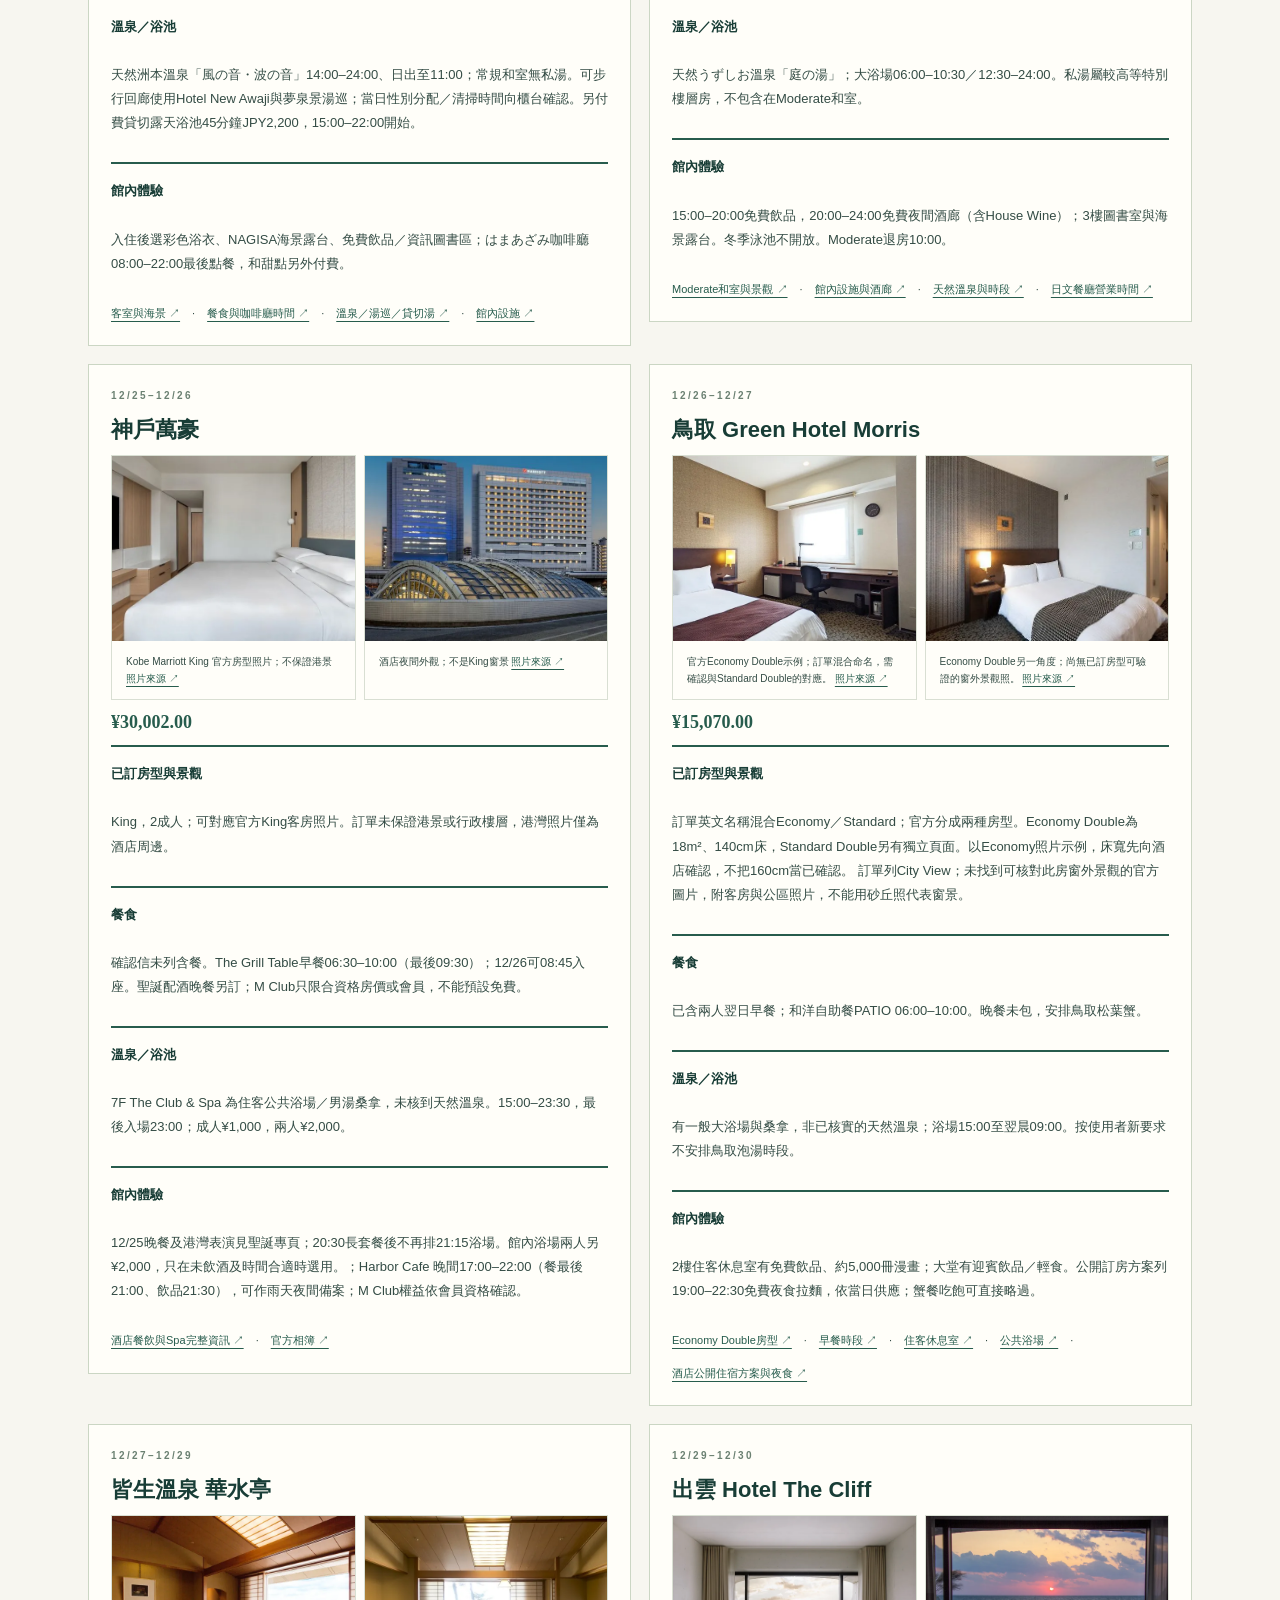
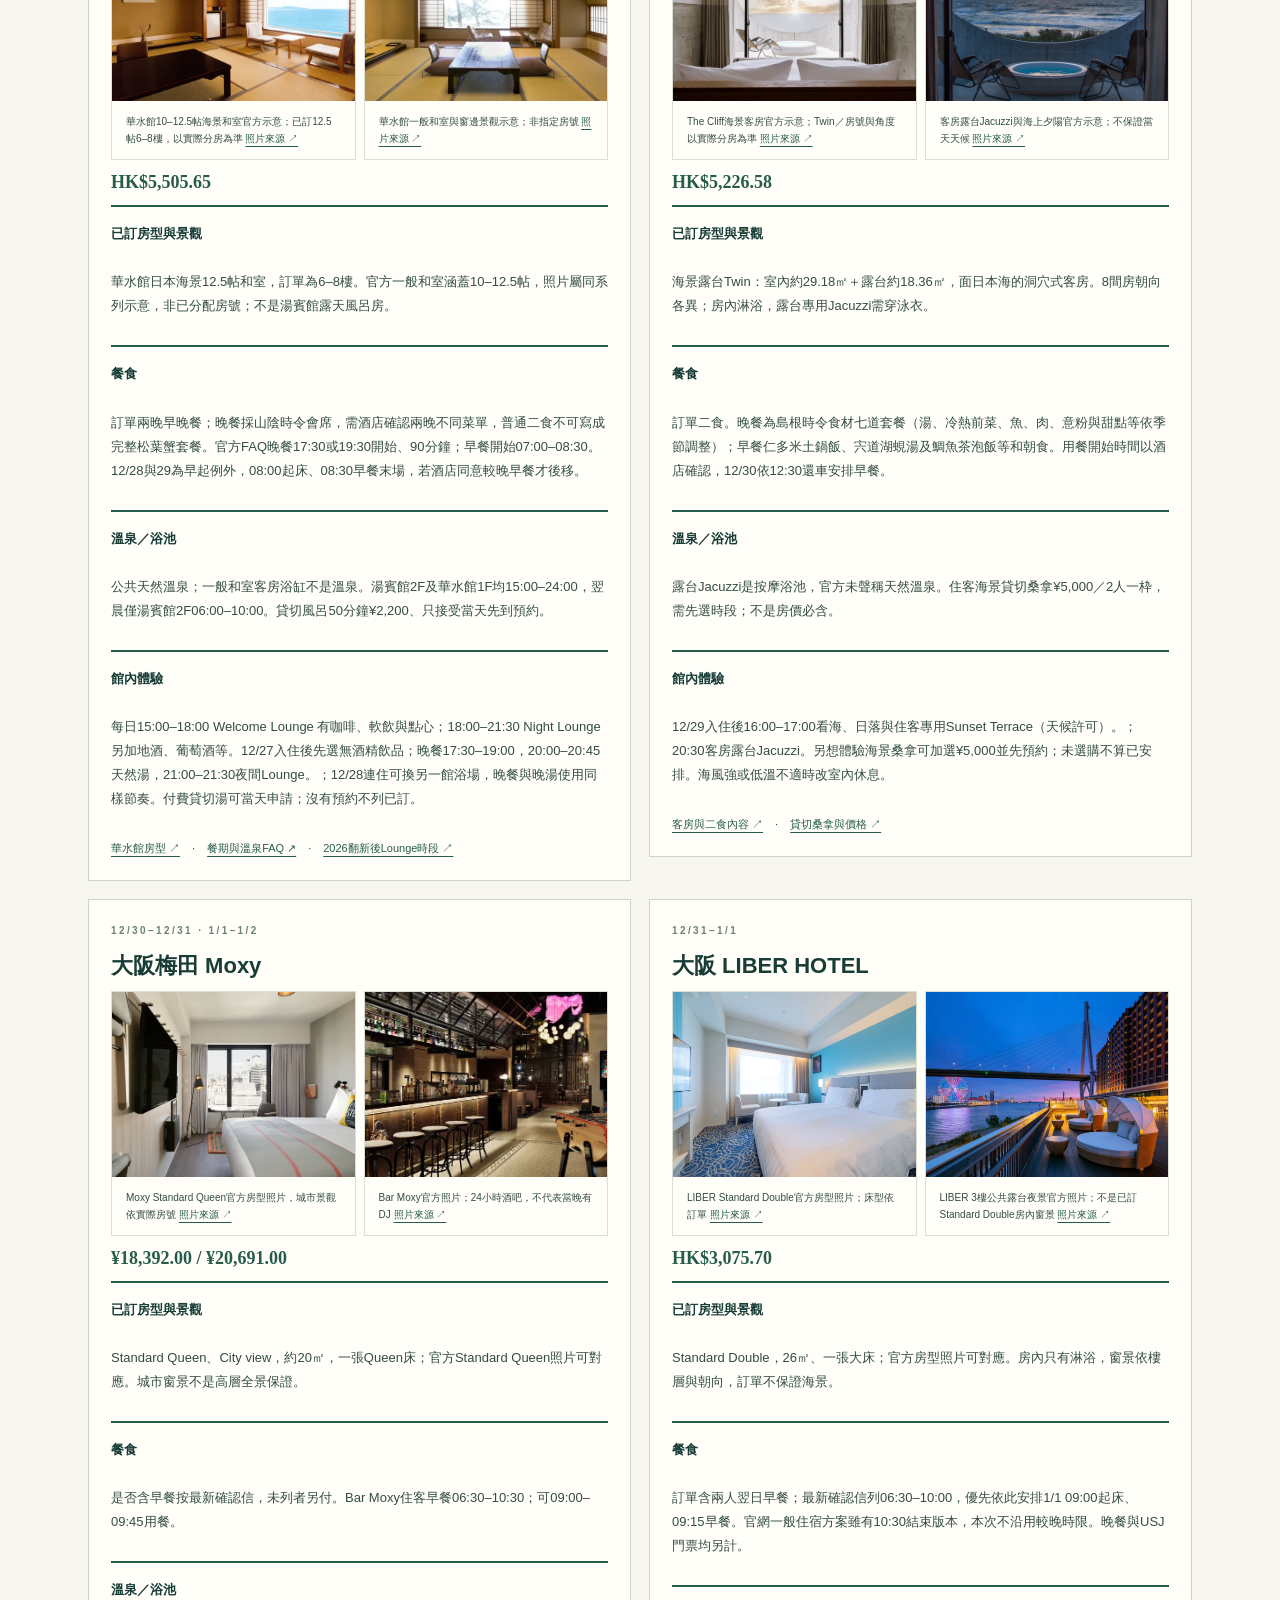
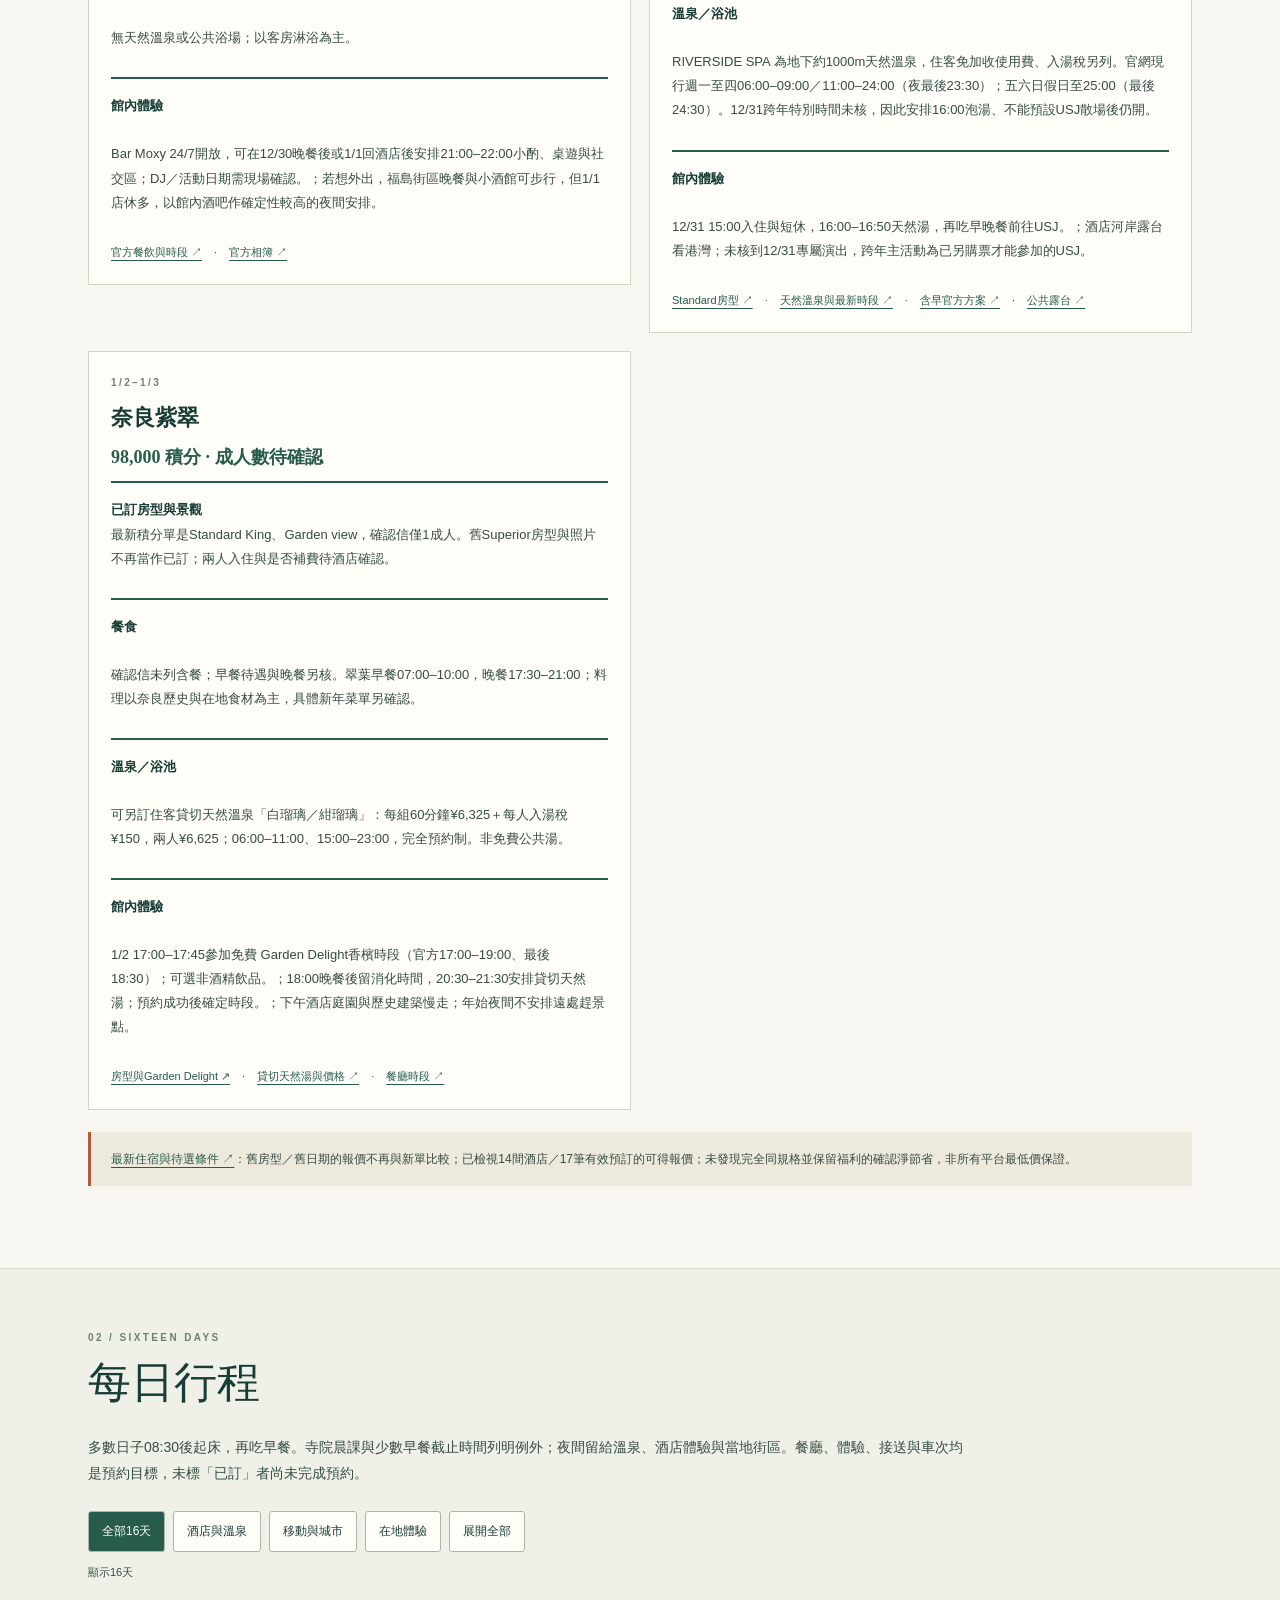
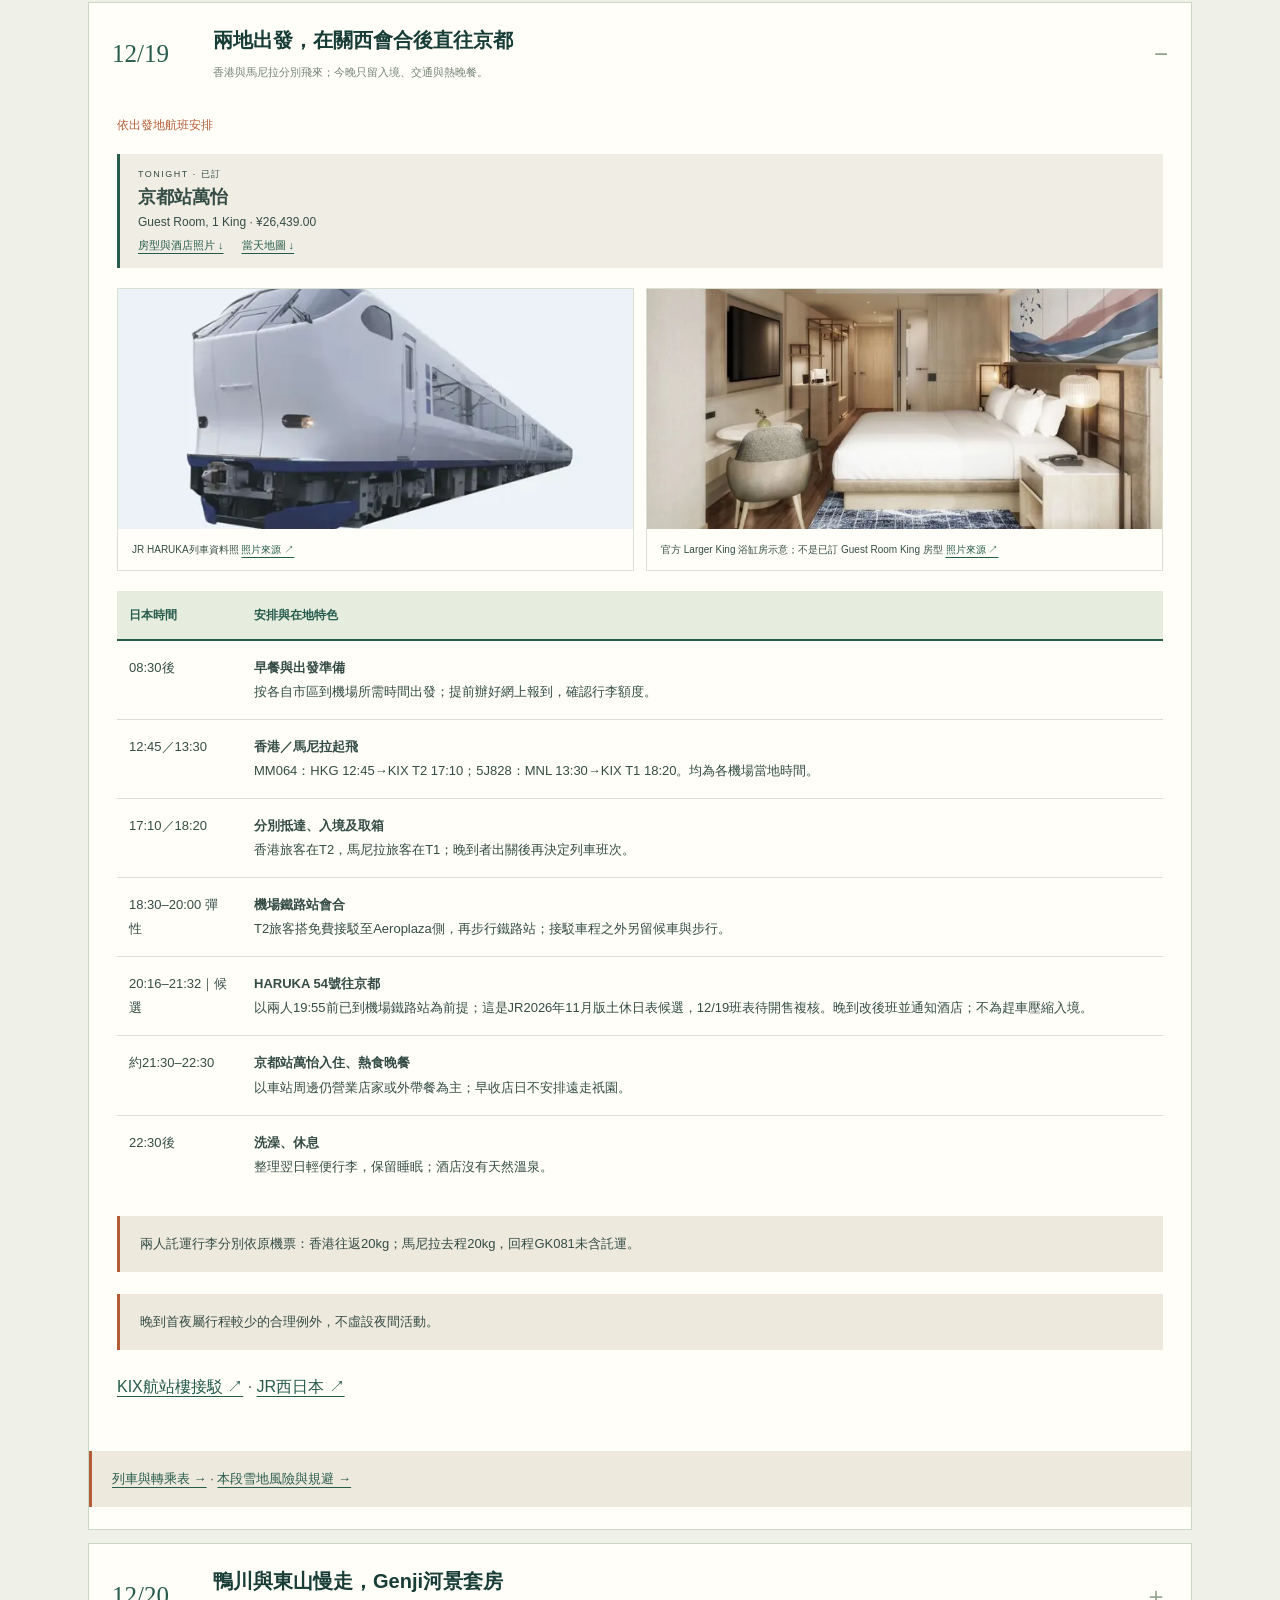
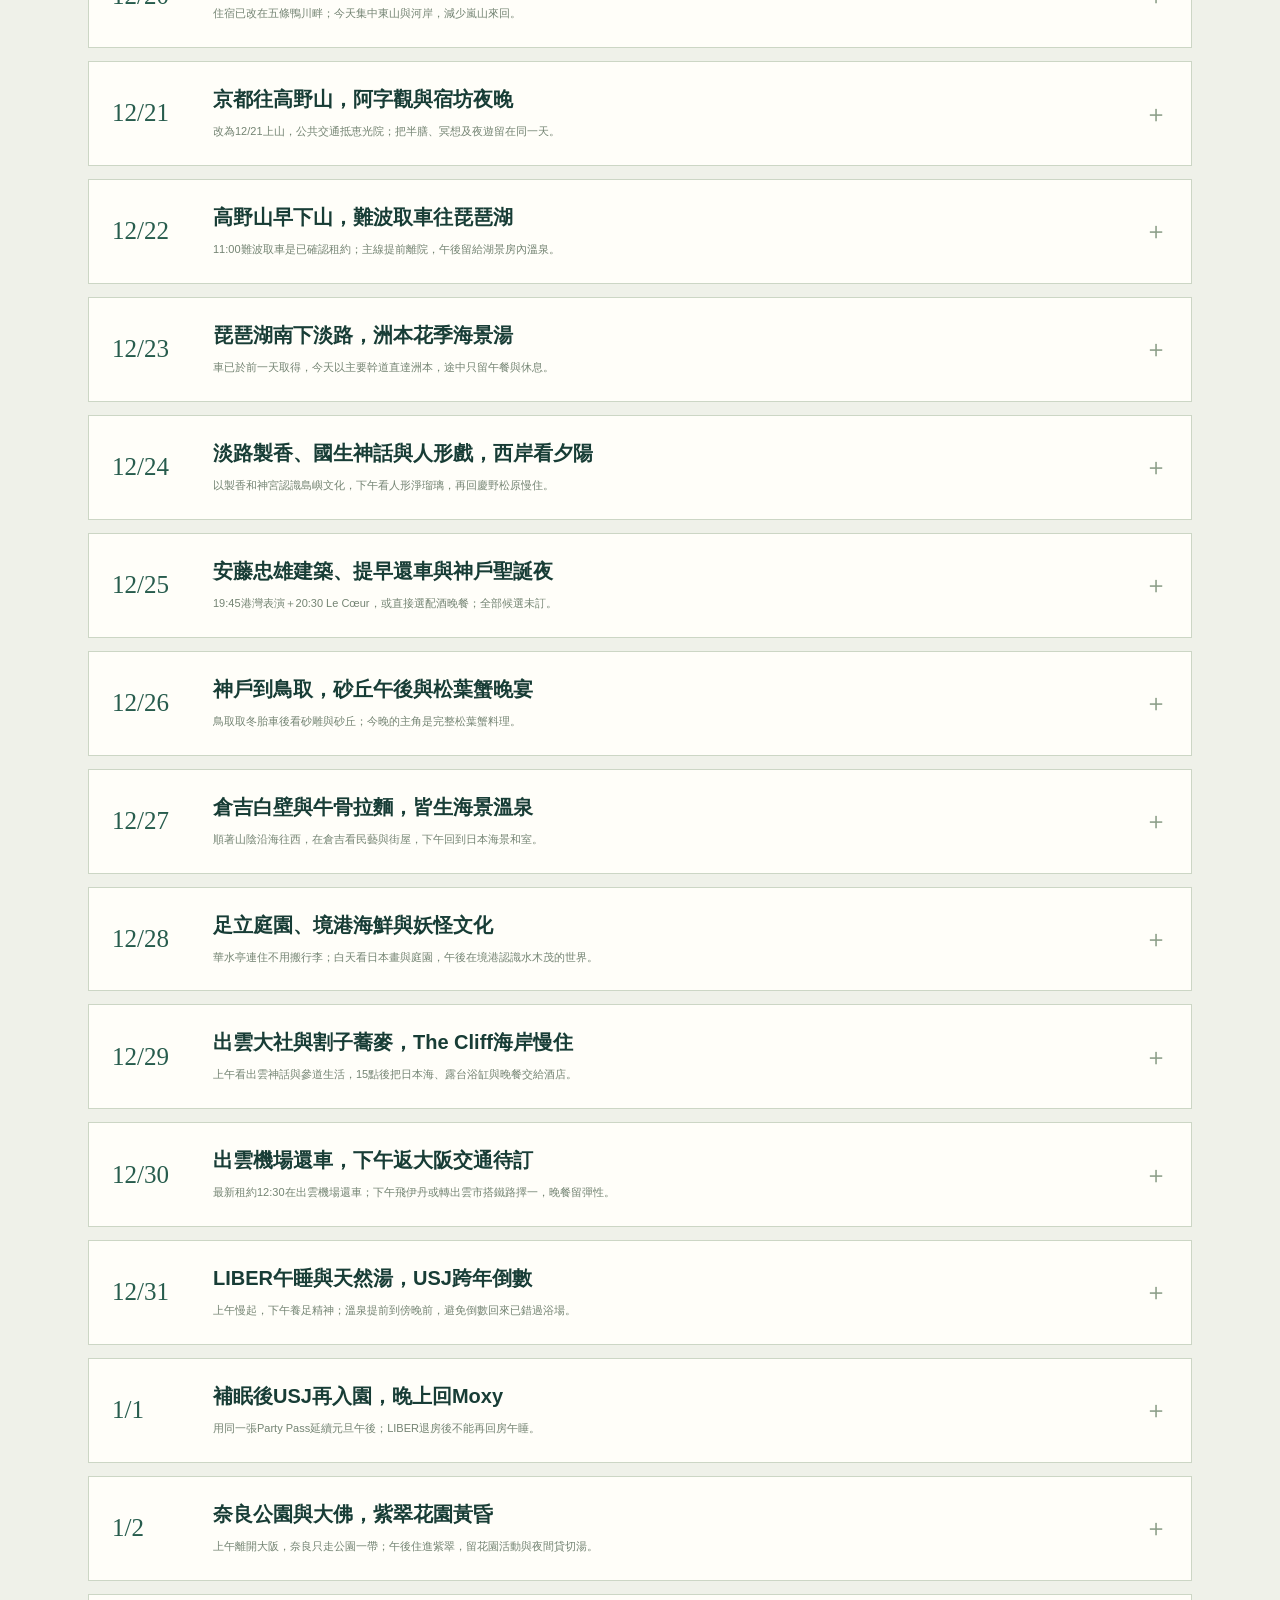
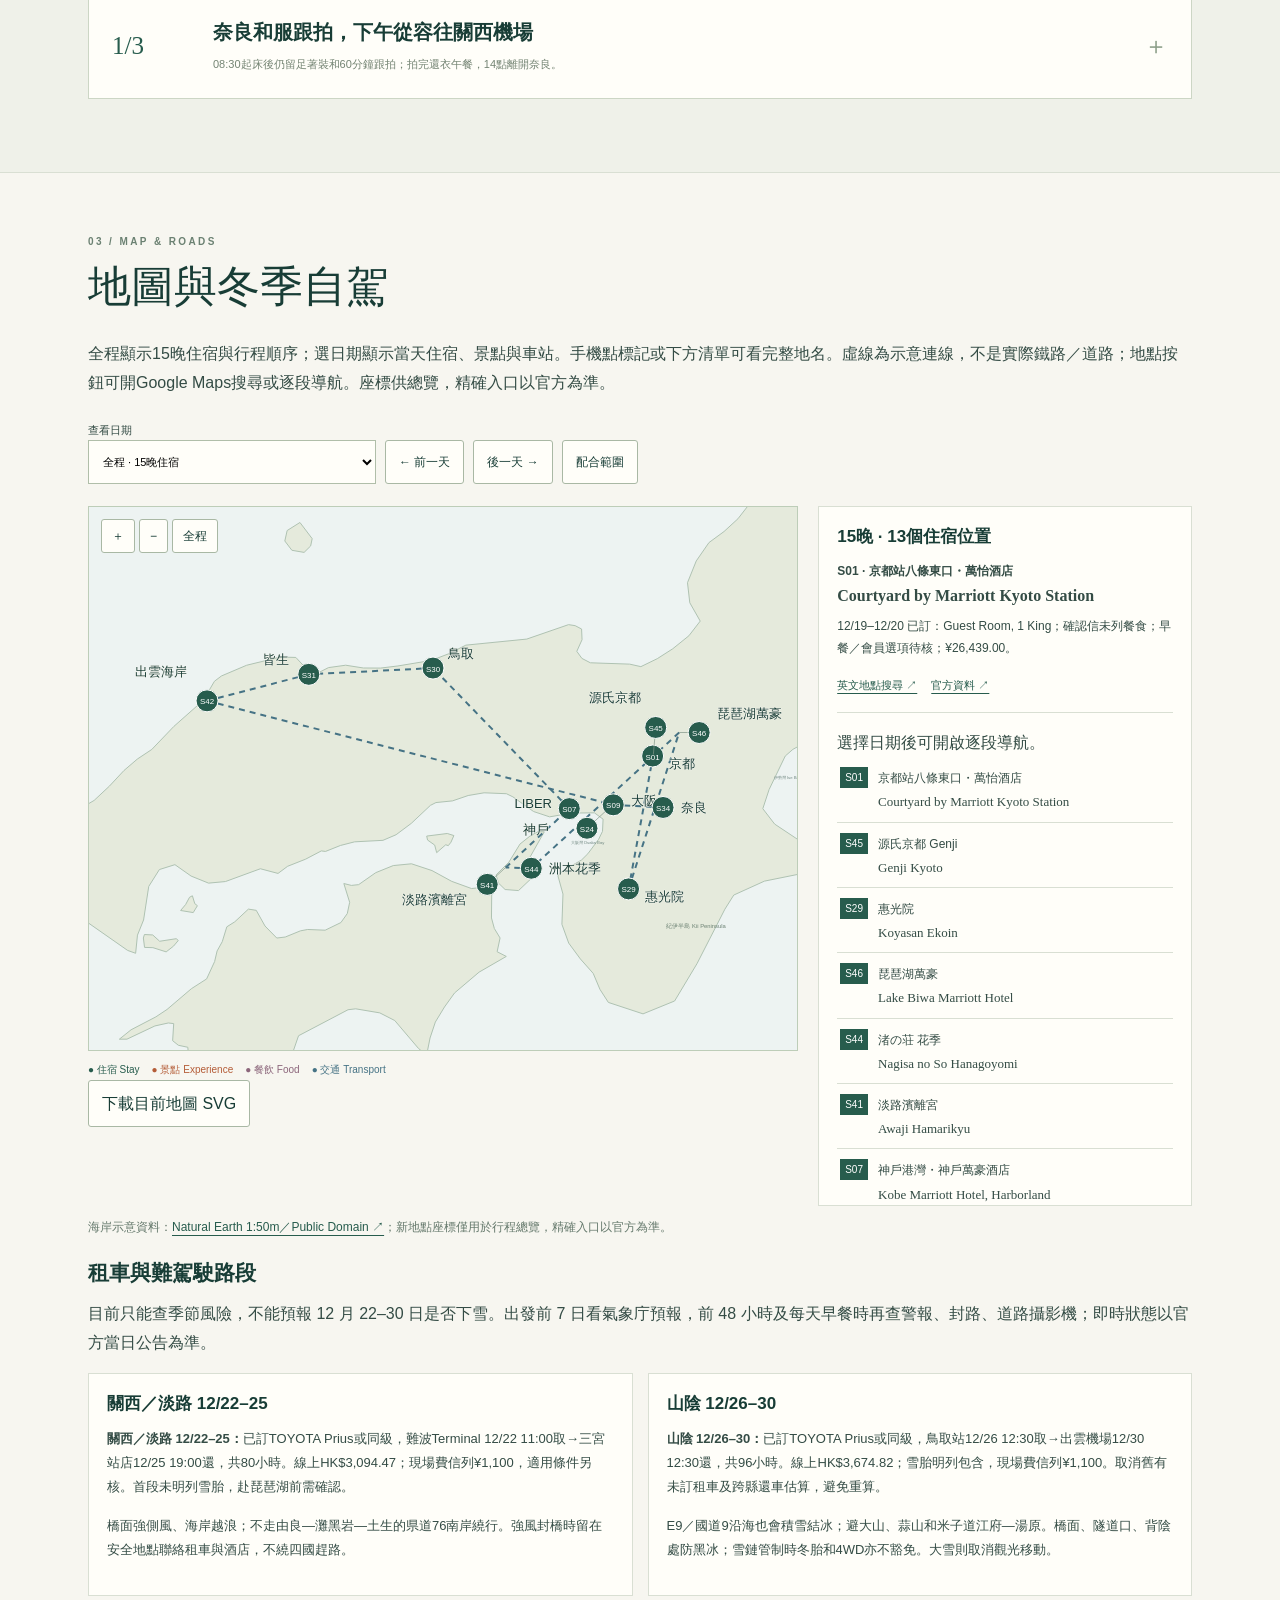
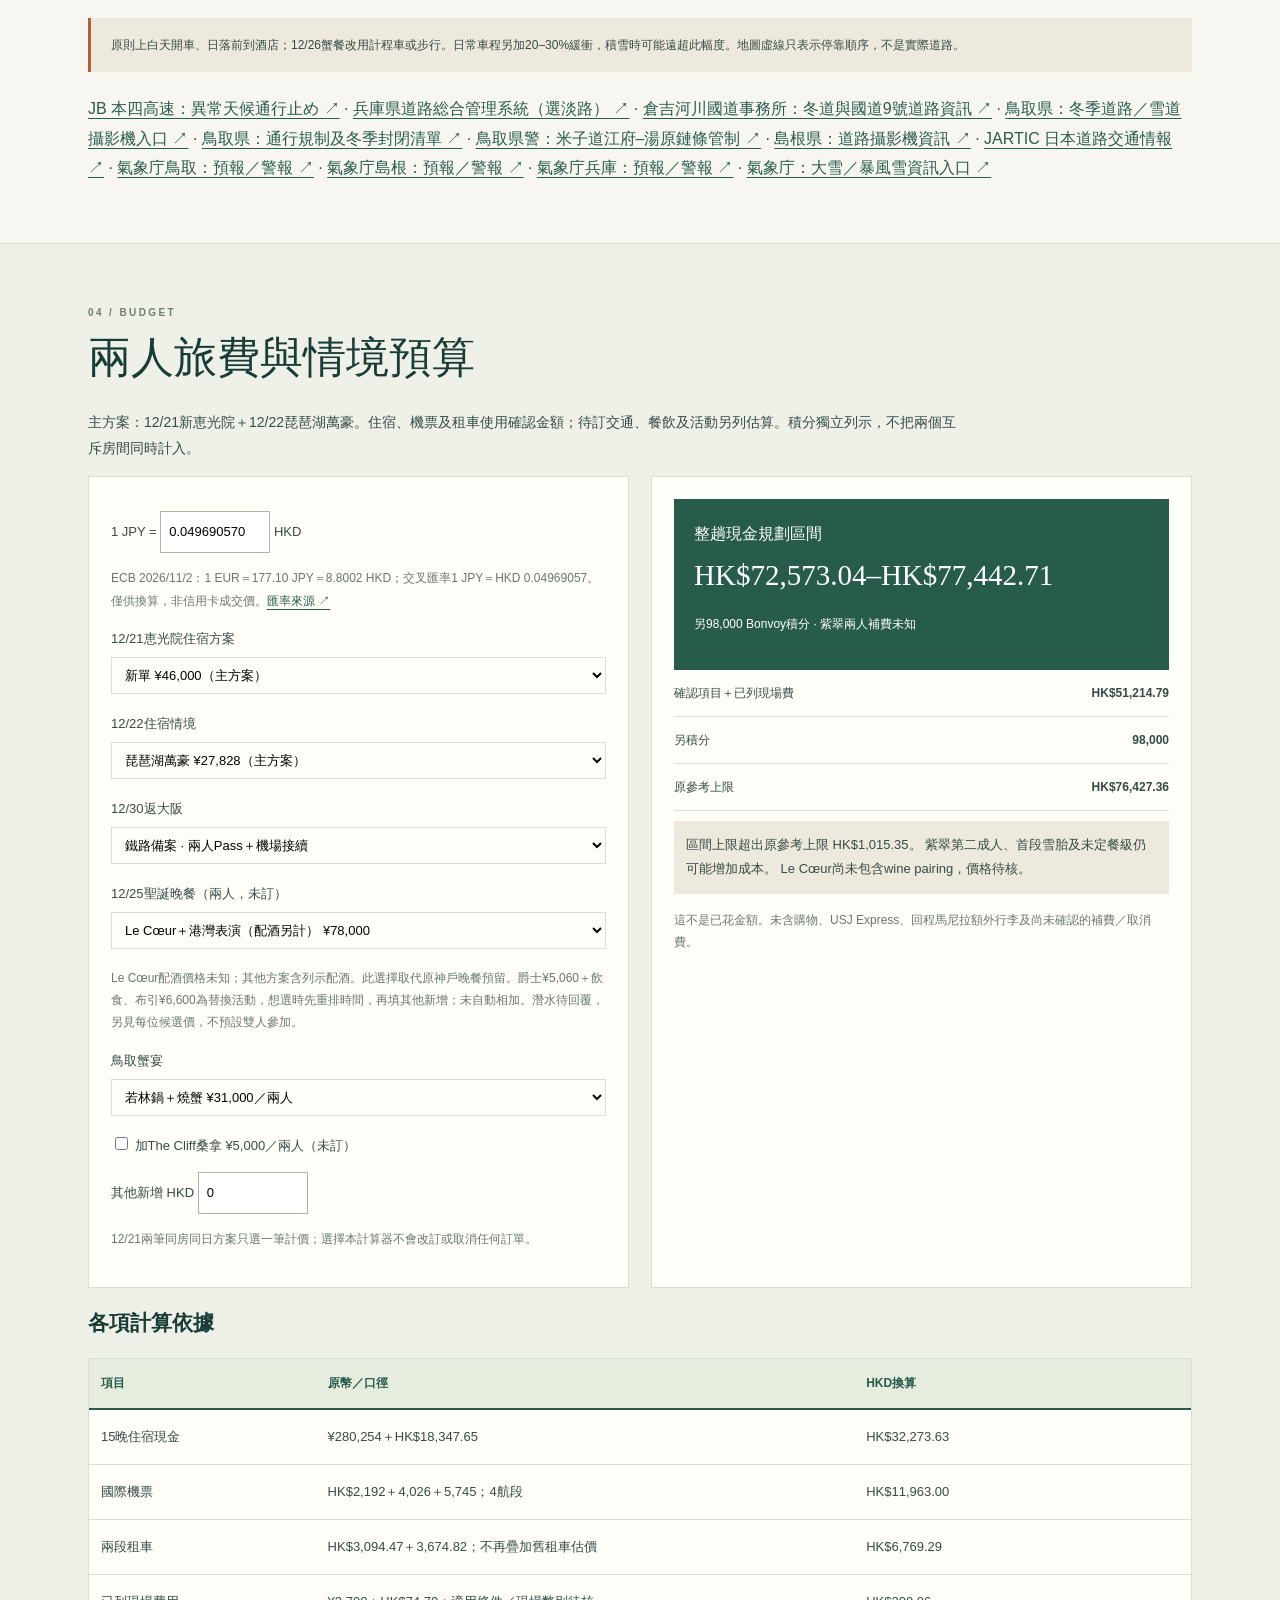
